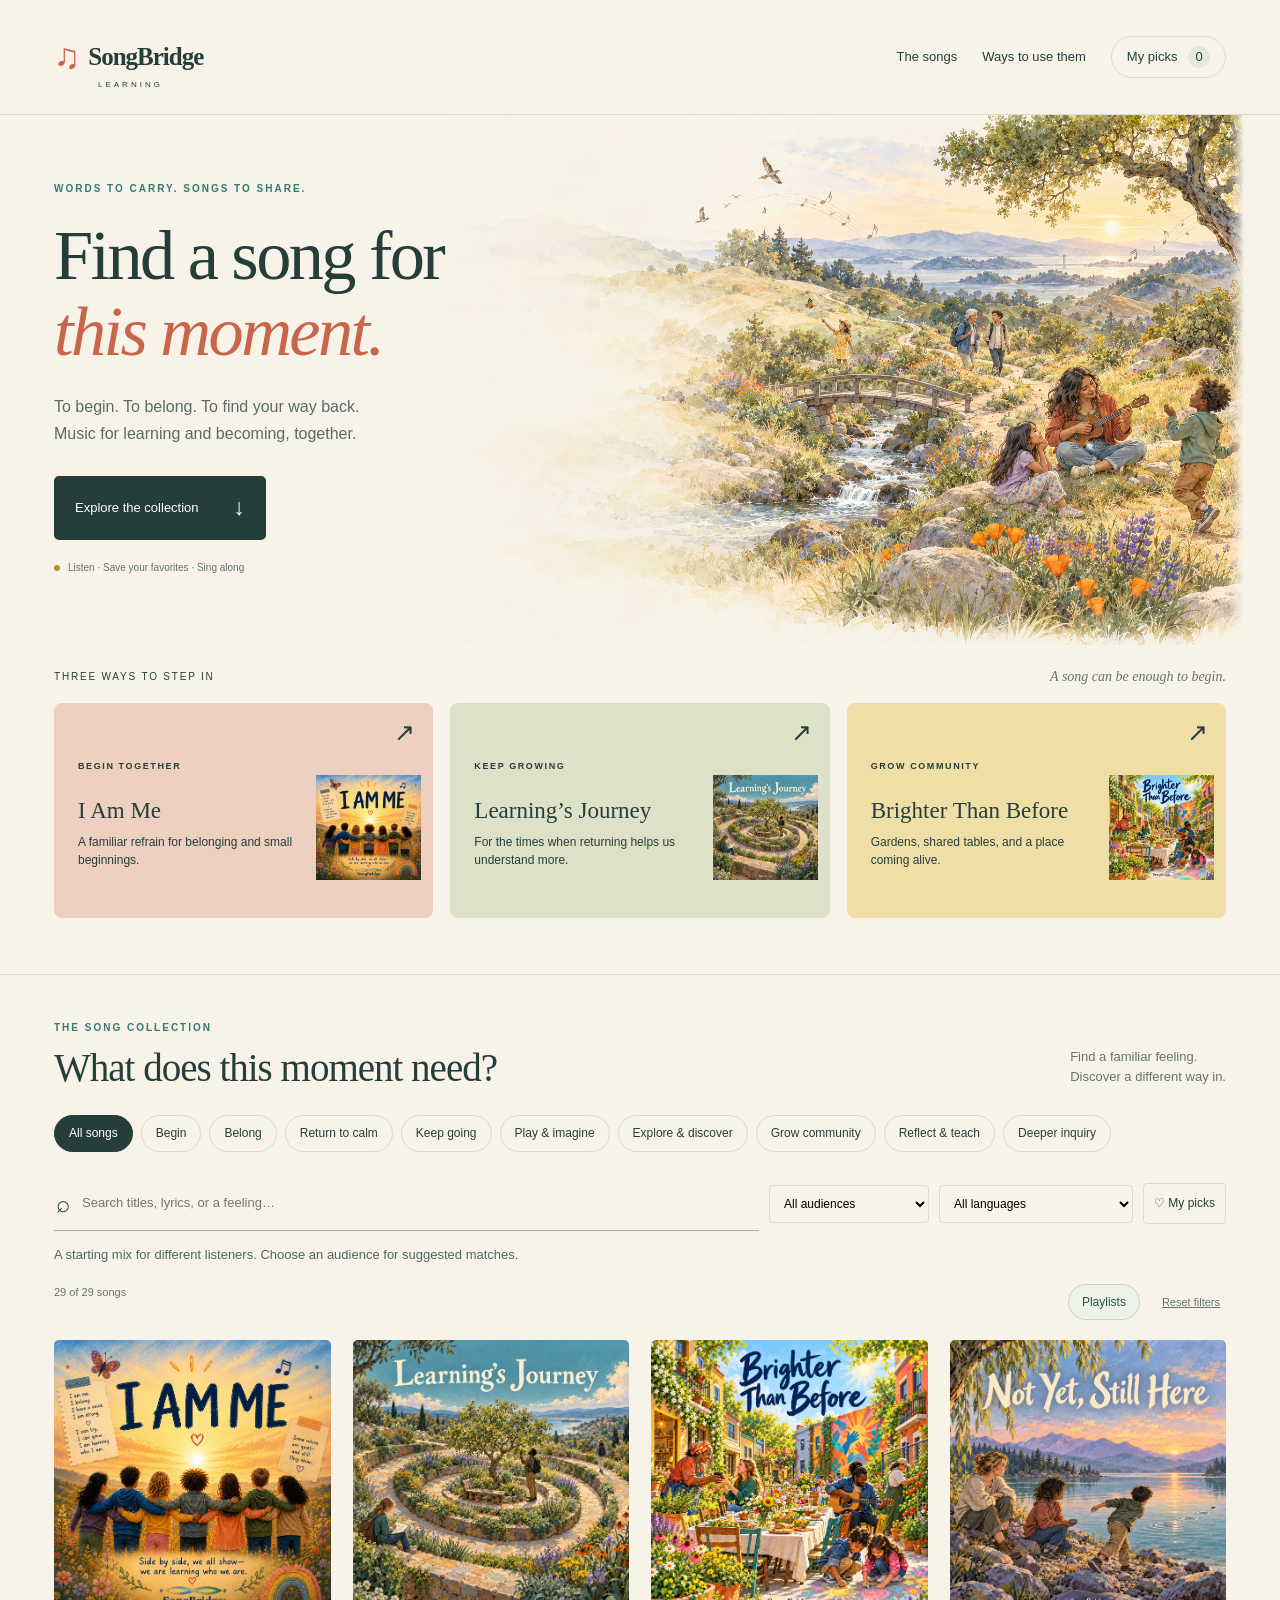
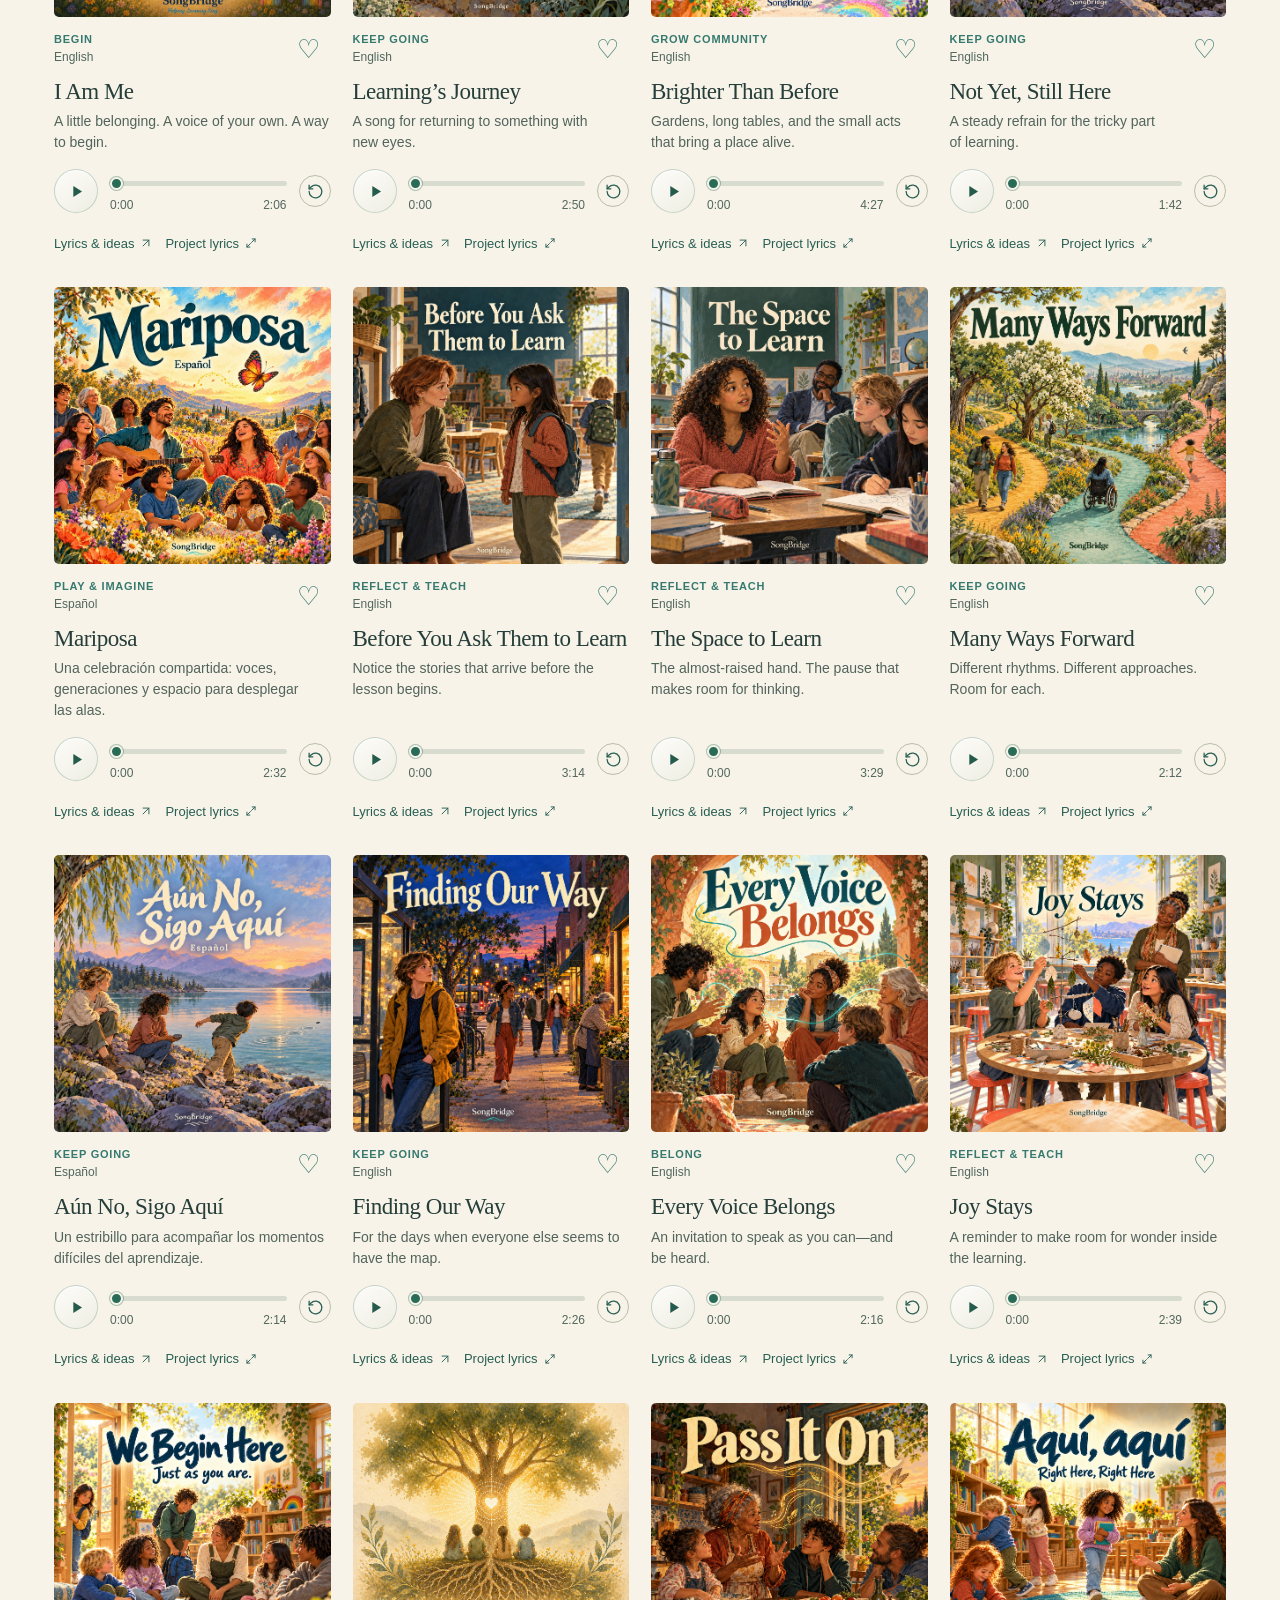
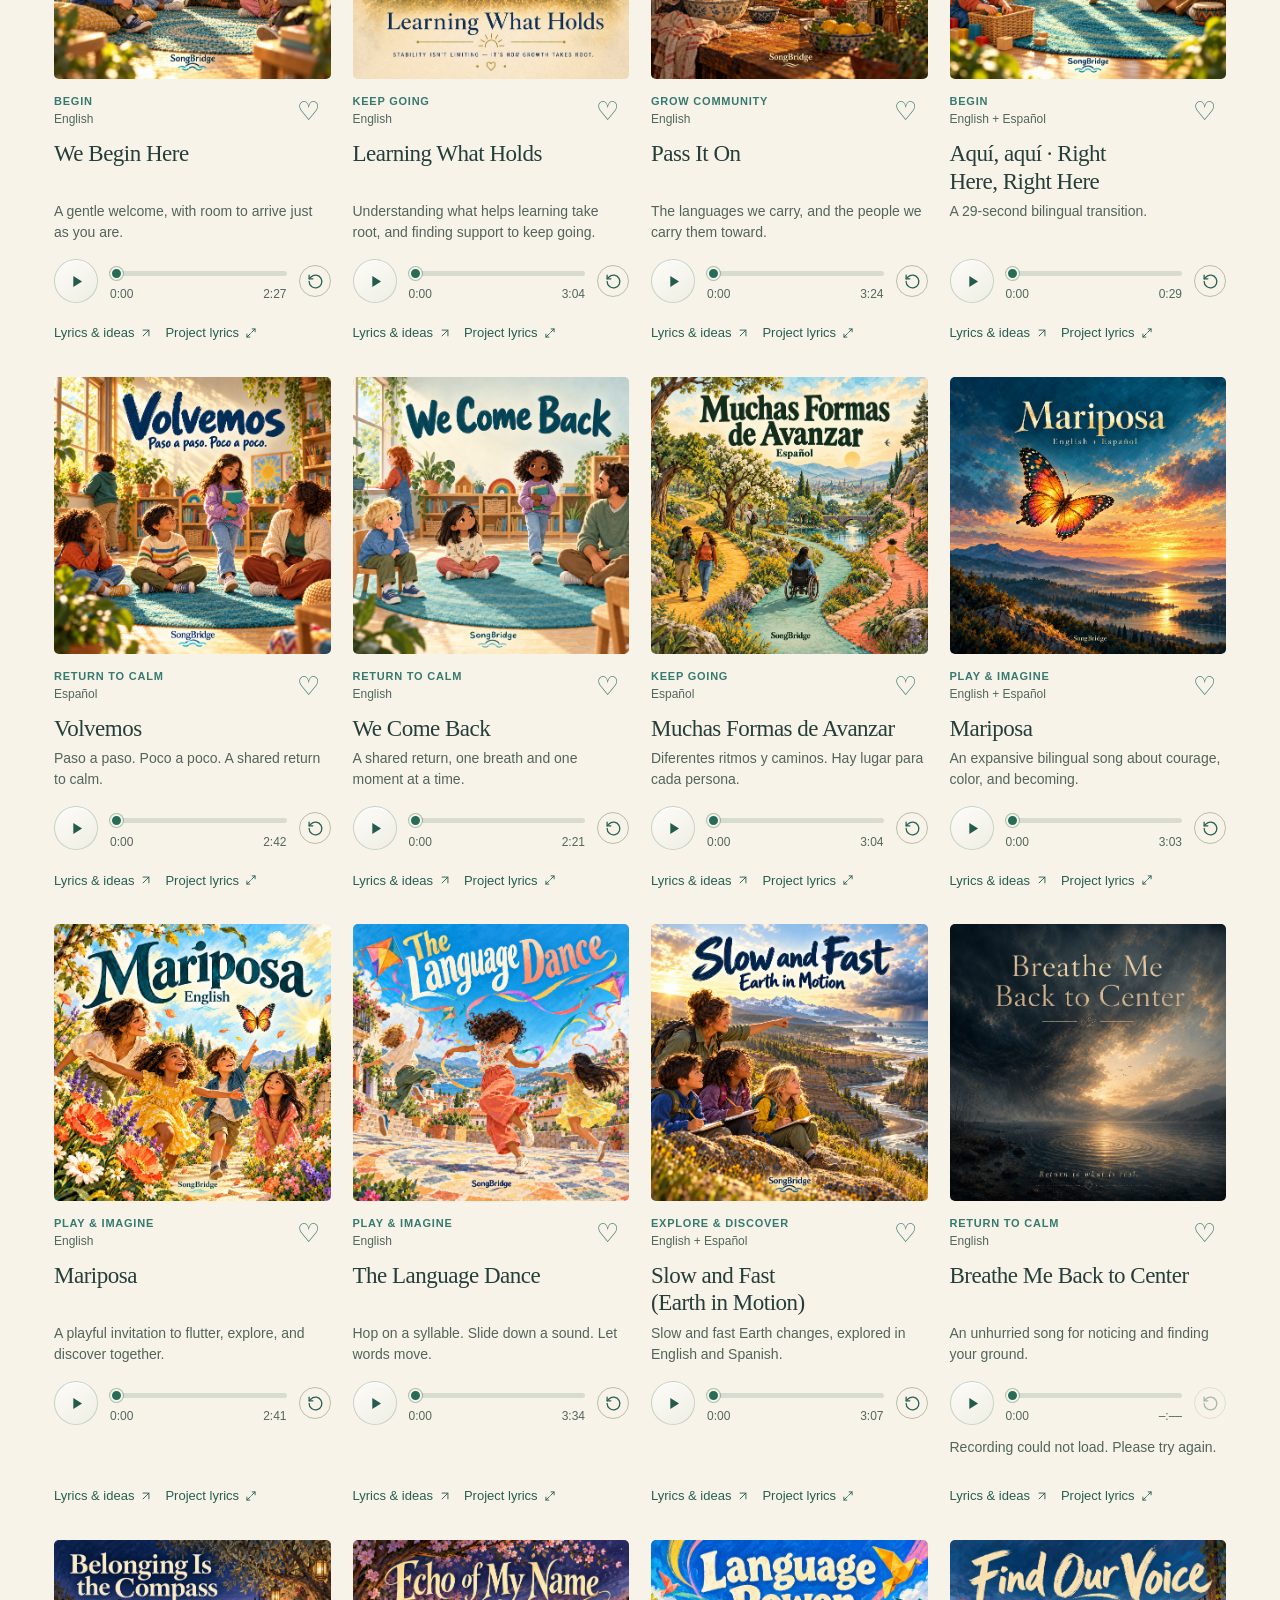
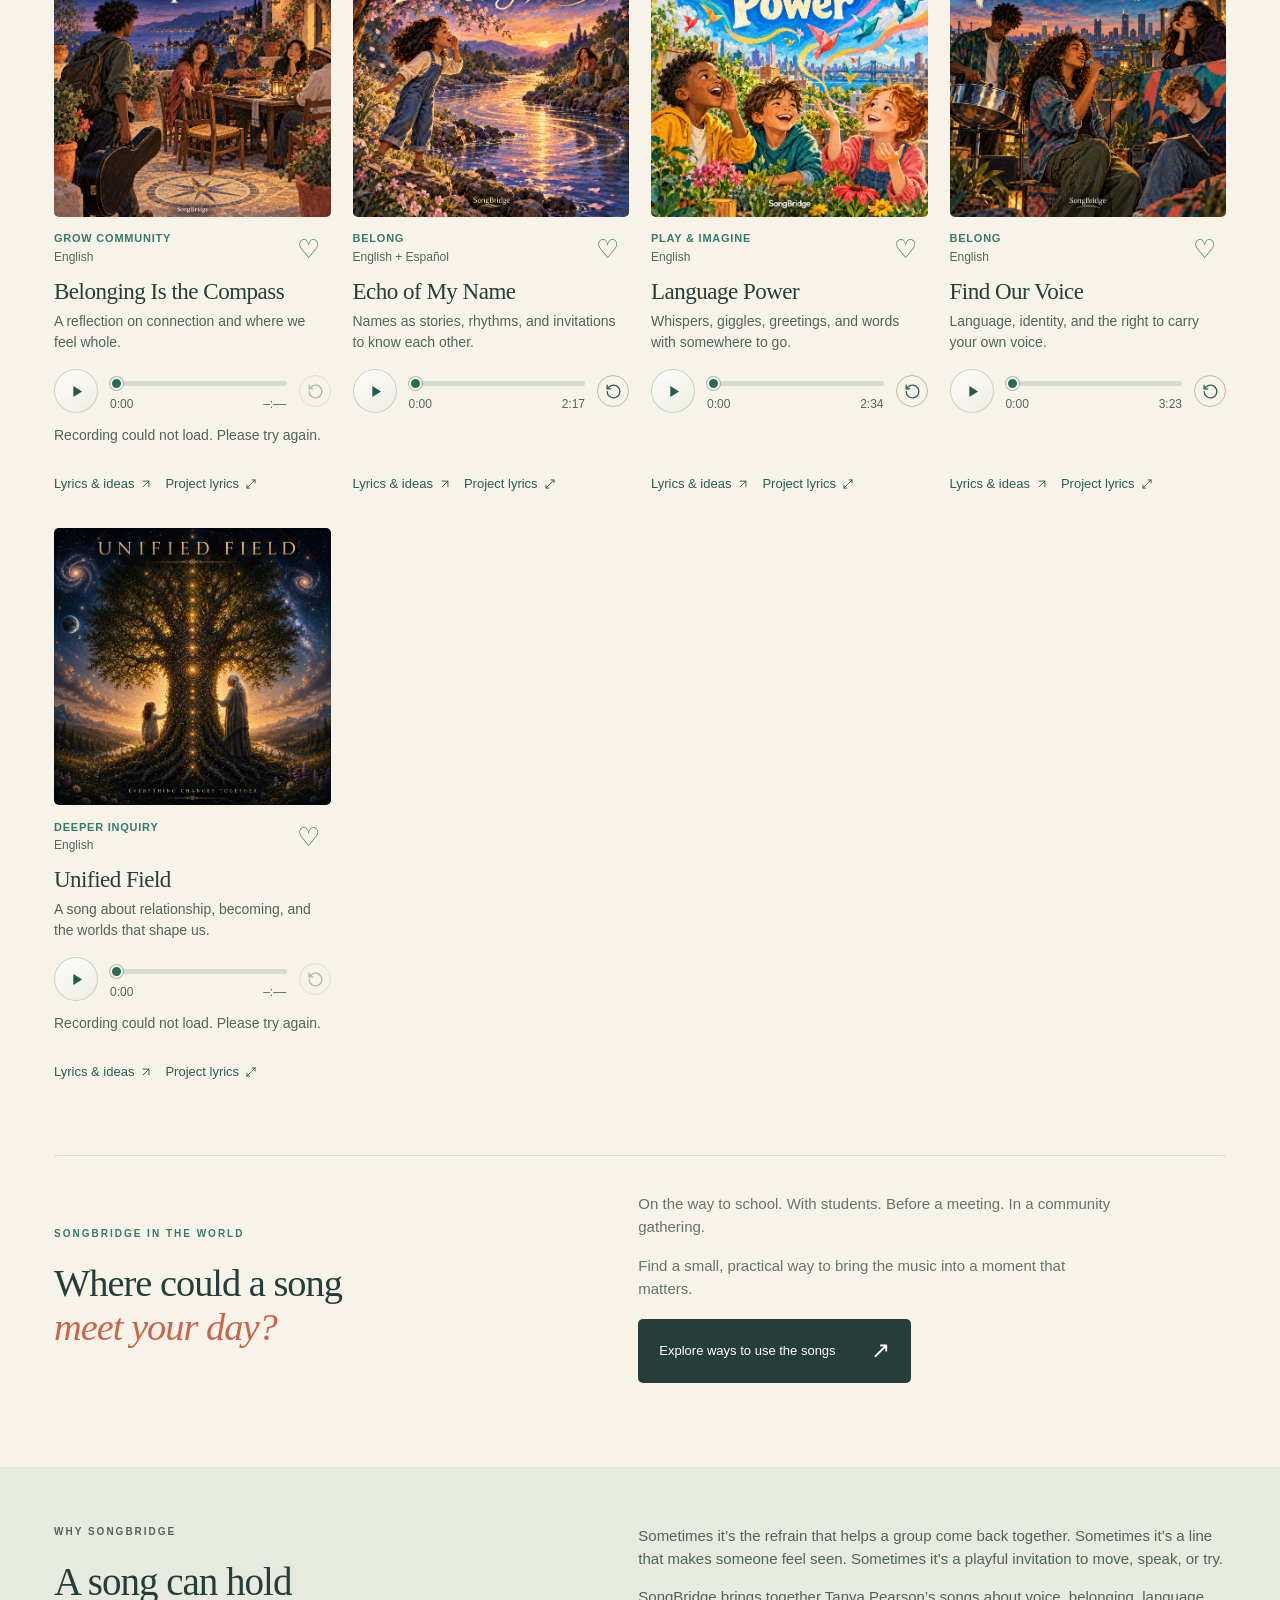
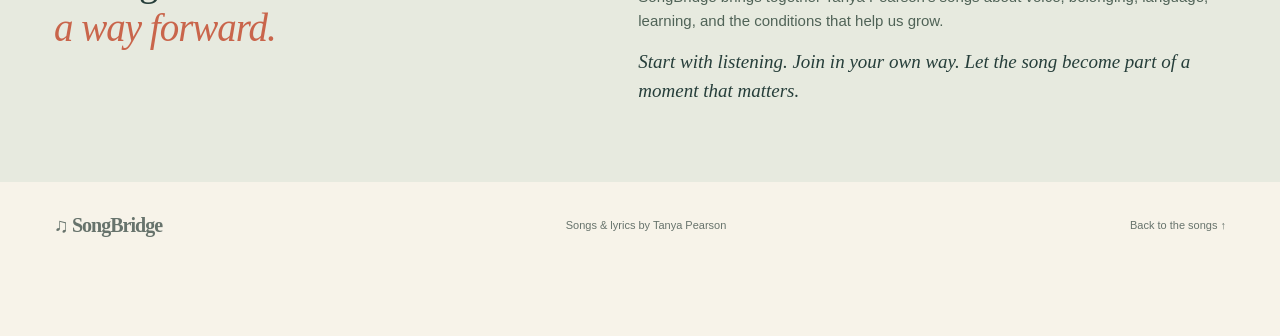
==== index.html @ e73b3613 "Add files via upload" ====
<!doctype html>
<html lang="en"><head><meta charset="utf-8"><meta name="viewport" content="width=device-width,initial-scale=1"><meta name="theme-color" content="#f7f3e9"><meta name="description" content="Songs for belonging, becoming, and finding our way together. Explore Tanya Pearson’s SongBridge collection."><title>SongBridge — Find a song for this moment</title><link rel="stylesheet" href="style.css?v=20261024-loading2"><link rel="stylesheet" href="songbridge-player.css?v=20261024-restart1">
<link rel="stylesheet" href="songbridge-favorites.css?v=20261024-hearts1">
<link rel="icon" href="favicon.ico?v=note-bridge-1" sizes="any">
<link rel="icon" type="image/png" sizes="32x32" href="songbridge-icon-32.png?v=note-bridge-1">
<link rel="apple-touch-icon" sizes="180x180" href="apple-touch-icon.png?v=note-bridge-1">
<link rel="stylesheet" href="songbridge-queue.css?v=20261024-lists2">
<link rel="stylesheet" href="songbridge-curation.css?v=20261025-curation1">
<link rel="stylesheet" href="ways-content.css?v=20261025-merged1"><link rel="stylesheet" href="songbridge-ways.css?v=20261025-merged1">
</head>
<body><a class="skip" href="#collection">Skip to songs</a><header class="site-header"><a class="brand" href="#home"><span class="brandmark" aria-hidden="true">♫</span>SongBridge<span class="brand-sub">LEARNING</span></a><nav aria-label="Main navigation"><a href="#collection">The songs</a><a href="#ways">Ways to use them</a><button id="picksTop">My picks <span id="pickCount">0</span></button></nav></header>
<main id="collectionView"><section class="hero illustrated-hero"><div class="hero-copy"><p class="eyebrow">WORDS TO CARRY. SONGS TO SHARE.</p><h1>Find a song for<br><em>this moment.</em></h1><p class="intro">To begin. To belong. To find your way back.<br>Music for learning and becoming, together.</p><a class="primary" href="#start-here">Explore the collection <span aria-hidden="true">↓</span></a><div class="preview-note"><i></i> Listen · Save your favorites · Sing along</div></div><figure class="hero-landscape"><img src="art/songbridge-landscape.png" alt="Music and connection across generations: children and an adult sharing a song beside a stream, with a footbridge and winding paths through sunlit hills." fetchpriority="high"></figure></section>
<section id="start-here" class="featured" aria-labelledby="featureTitle"><div class="section-label"><span id="featureTitle">THREE WAYS TO STEP IN</span><span>A song can be enough to begin.</span></div><div class="feature-grid" id="features"></div></section>
<section id="collection" class="collection"><div class="collection-head"><div><p class="eyebrow">THE SONG COLLECTION</p><h2>What does this moment need?</h2></div><p>Find a familiar feeling.<br>Discover a different way in.</p></div><div id="moments" class="chips" aria-label="Filter songs by moment"></div><div class="toolbar"><label class="search"><span aria-hidden="true">⌕</span><input id="search" type="search" placeholder="Search titles, lyrics, or a feeling…" aria-label="Search songs"></label><label><span class="sr">Who are you choosing music for?</span><select id="audience" aria-describedby="curationNote"><option value="">All audiences</option><option value="young">Young learners</option><option value="older">Older learners</option><option value="adults">Adults &amp; educators</option><option value="community">Families &amp; community</option></select></label><label><span class="sr">Language</span><select id="language"><option value="">All languages</option><option value="Español">Español</option><option value="English">English</option><option value="English + Español">Bilingual · English + Español</option></select></label><button id="picksFilter" aria-pressed="false">♡ My picks</button></div><p id="curationNote" class="curation-note">A starting mix for different listeners. Choose an audience for suggested matches.</p><div class="results-line"><span id="resultCount" aria-live="polite"></span><button id="reset">Reset filters</button></div><div id="songGrid" class="song-grid"></div></section>
<section class="ways-invitation" aria-labelledby="waysInvitationTitle"><div><p class="eyebrow">SONGBRIDGE IN THE WORLD</p><h2 id="waysInvitationTitle">Where could a song<br><em>meet your day?</em></h2></div><div><p>On the way to school. With students. Before a meeting. In a community gathering.</p><p>Find a small, practical way to bring the music into a moment that matters.</p><a class="primary" href="#ways">Explore ways to use the songs <span aria-hidden="true">↗</span></a></div></section><section id="about" class="about"><div><p class="eyebrow">WHY SONGBRIDGE</p><h2>A song can hold<br><em>a way forward.</em></h2></div><div><p>Sometimes it’s the refrain that helps a group come back together. Sometimes it’s a line that makes someone feel seen. Sometimes it’s a playful invitation to move, speak, or try.</p><p>SongBridge brings together Tanya Pearson’s songs about voice, belonging, language, learning, and the conditions that help us grow.</p><p class="about-small">Start with listening. Join in your own way. Let the song become part of a moment that matters.</p></div></section></main><main id="worldView" class="ways-world" hidden tabindex="-1"></main><footer class="site-footer"><a class="brand" href="#home">♫ SongBridge</a><span>Songs & lyrics by Tanya Pearson</span><a href="#collection">Back to the songs ↑</a></footer>
<dialog id="songDialog"><div class="dialog-top"><span class="eyebrow">A SONG TO CARRY WITH YOU</span><button id="closeDialog" class="close" aria-label="Close song">×</button></div><div id="detail"></div></dialog><div id="toast" role="status"></div><script src="songs.js?v=20261025-unified1"></script><script src="recordings.js?v=20261025-unified1"></script><script src="songbridge-curation.js?v=20261025-curation1"></script><script src="app.js?v=20261025-curation1"></script><script src="timings.js?v=20261025-unified1"></script>
<script src="projector.js?v=20261024-loading2"></script>
<script src="songbridge-player.js?v=20261025-merged1"></script>
<script src="songbridge-queue.js?v=20261024-lists2"></script>
<script src="ways-content.js?v=20261025-merged1"></script><script src="songbridge-ways.js?v=20261025-merged1"></script>
</body></html>
---- style.css ----
:root{--ink:#263e3a;--paper:#f7f3e9;--muted:#67736c;--line:#dddcd0;--teal:#36796f;--coral:#c9654b;--plum:#6c4d70;--ochre:#bd8b2f;--sage:#768968}*{box-sizing:border-box}html{scroll-behavior:smooth;scroll-padding-top:24px}body{margin:0;background:var(--paper);color:var(--ink);font-family:Arial,Helvetica,sans-serif;line-height:1.55}button,input,select{font:inherit}button,a,select{touch-action:manipulation}button{cursor:pointer}a{color:inherit;text-decoration:none}button{color:inherit}button:focus-visible,a:focus-visible,input:focus-visible,select:focus-visible{outline:3px solid #bd8b2f;outline-offset:4px}header,main,footer{max-width:1320px;margin:auto}header{padding:30px 54px;display:flex;align-items:center;justify-content:space-between;border-bottom:1px solid var(--line)}.brand{position:relative;display:flex;align-items:center;gap:9px;font-size:25px;font-family:Georgia,serif;font-weight:bold;letter-spacing:-1px}.brandmark{font-size:35px;color:var(--coral)}.brand-sub{position:absolute;font:8px Arial;letter-spacing:3px;bottom:-5px;left:44px}nav{display:flex;gap:32px;align-items:center;font-size:13px}nav button{border:1px solid var(--line);border-radius:22px;padding:9px 15px;background:transparent}nav button span{display:inline-grid;place-items:center;background:#e5e9dd;border-radius:50%;width:22px;height:22px;margin-left:7px}.hero{padding:65px 54px 60px;display:grid;grid-template-columns:1.08fr 1fr;gap:35px;align-items:center}.eyebrow{font-size:10px;font-weight:bold;letter-spacing:2px;color:var(--teal);margin:0 0 20px}h1,h2,h3,p{margin-top:0}h1{font:normal clamp(44px,5.7vw,76px)/1.05 Georgia,serif;letter-spacing:-3px;margin-bottom:24px}h1 em,h2 em{font-weight:normal;color:var(--coral)}.intro{color:#5b6b61;font-size:17px;line-height:1.7;margin-bottom:29px}.primary{display:inline-flex;align-items:center;gap:35px;background:var(--ink);color:white;padding:14px 21px;border-radius:5px;font-size:13px}.primary span{font-size:23px}.preview-note{font-size:10px;color:var(--muted);margin-top:20px;display:flex;gap:8px;align-items:center}.preview-note i{width:6px;height:6px;background:var(--ochre);border-radius:50%}.hero-art{height:390px;position:relative;isolation:isolate}.record{position:absolute;border-radius:7px;box-shadow:8px 18px 30px #253b3220}.record-back{background:var(--plum);color:#efe3cb;width:225px;height:275px;right:2%;top:10px;transform:rotate(13deg);padding:25px;font-family:Georgia;font-size:32px;line-height:1.1}.record-back:after{content:'';position:absolute;right:0;bottom:0;width:160px;height:120px;background:repeating-radial-gradient(ellipse at bottom left,transparent 0 15px,#dac9ba66 16px 17px,transparent 18px 29px);border-radius:100% 0 7px 0}.record-back small{font:8px Arial;letter-spacing:2px;display:block;margin-top:15px}.record-front{width:270px;height:290px;background:#c96b52;top:48px;left:2%;transform:rotate(-9deg);overflow:hidden;display:grid;place-items:center}.record-rings{position:absolute;width:255px;height:255px;border-radius:50%;background:repeating-radial-gradient(circle,#303f38 0 4px,#3b4940 5px 6px);transform:translate(18px,30px)}.record-label{position:relative;background:#eed6a0;border-radius:50%;width:146px;height:146px;display:flex;align-items:center;justify-content:center;flex-direction:column;transform:translate(18px,30px);z-index:2}.record-label strong{font:30px Georgia}.record-label span{font:16px Georgia}.record-label small{font:7px Arial;letter-spacing:2px;margin-bottom:8px}.mini-cover{position:absolute;width:151px;height:169px;background:#dab24d;color:#344c42;bottom:0;right:10%;border:8px solid #efe7d1;box-shadow:6px 9px 20px #253b3220;transform:rotate(7deg);text-align:center;padding:4px}.mini-cover>span{font-size:65px;line-height:1.1;display:block}.mini-cover strong{font:25px Georgia;display:block}.mini-cover small{font:6px Arial;letter-spacing:2px}.art-caption{position:absolute;bottom:-28px;left:12px;font:italic 13px Georgia;color:var(--muted)}.featured{padding:24px 54px 56px}.section-label{display:flex;justify-content:space-between;font-size:10px;letter-spacing:1.8px;margin-bottom:18px}.section-label span+span{letter-spacing:0;font:italic 14px Georgia;color:var(--muted)}.feature-grid{display:grid;grid-template-columns:repeat(3,1fr);gap:17px}.feature{border:0;border-radius:8px;padding:24px;position:relative;text-align:left;min-height:200px;overflow:hidden;background:var(--surface);color:var(--ink)}.feature:hover{transform:translateY(-3px)}.feature small{font-size:9px;letter-spacing:1.6px;font-weight:bold}.feature h3{font:28px/1.15 Georgia;max-width:200px;margin:22px 0 8px}.feature p{font-size:12px;max-width:220px;margin-bottom:0}.feature .arrow{position:absolute;right:22px;top:18px;font-size:25px}.feature:after{content:'';position:absolute;width:110px;height:110px;right:-30px;bottom:-30px;border:1px solid currentColor;border-radius:50%;box-shadow:0 0 0 13px var(--surface),0 0 0 14px currentColor;opacity:.15}.collection{padding:45px 54px 65px;border-top:1px solid var(--line);scroll-margin-top:20px}.collection-head{display:flex;justify-content:space-between;align-items:end;margin-bottom:25px}.collection-head .eyebrow{margin-bottom:9px}h2{font:normal 39px/1.16 Georgia;letter-spacing:-1px;margin:0}.collection-head>p{font-size:13px;color:var(--muted);margin-bottom:3px}.chips{display:flex;gap:8px;flex-wrap:wrap;margin-bottom:25px}.chips button{border:1px solid #d7dbcf;background:transparent;padding:8px 14px;border-radius:22px;font-size:12px}.chips button.active{background:var(--ink);color:#fff;border-color:var(--ink)}.toolbar{display:flex;gap:10px;align-items:center}.search{display:flex;align-items:center;gap:10px;border-bottom:1px solid #aab6a5;flex:1;padding:8px 2px}.search>span{font-size:24px}.search input{border:0;outline:none;background:transparent;min-width:0;width:100%;font-size:13px}.toolbar select,.toolbar button{border:1px solid var(--line);background:transparent;border-radius:4px;padding:10px;font-size:12px}.toolbar button[aria-pressed=true]{background:#e4e9dc}.results-line{font-size:11px;color:var(--muted);display:flex;justify-content:space-between;margin:20px 0}.results-line button{border:0;background:none;text-decoration:underline;color:var(--muted);font-size:11px}.song-grid{display:grid;grid-template-columns:repeat(4,minmax(0,1fr));gap:29px 22px}.song-card{position:relative;min-width:0}.cover{width:100%;aspect-ratio:1.16;border:0;display:flex;flex-direction:column;align-items:flex-start;justify-content:space-between;text-align:left;border-radius:5px;background:var(--surface);color:var(--tone);padding:19px;overflow:hidden;position:relative}.cover small{font-size:8px;letter-spacing:2px;font-weight:bold}.cover strong{font:28px/1.05 Georgia;letter-spacing:-.6px;position:relative;z-index:1;max-width:85%}.cover .motif{position:absolute;right:-30px;top:22px;width:170px;height:170px;border:1px solid currentColor;border-radius:50%;opacity:.13;box-shadow:0 0 0 18px var(--surface),0 0 0 19px currentColor,0 0 0 36px var(--surface),0 0 0 37px currentColor}.song-card:nth-child(3n) .motif{border-radius:100% 0 100% 0;transform:rotate(25deg)}.song-card:nth-child(4n) .motif{border-radius:0;transform:rotate(45deg)}.cover:hover{filter:brightness(.97)}.save{position:absolute;top:9px;right:9px;z-index:2;border:0;background:#ffffffce;border-radius:50%;width:31px;height:31px;font-size:20px;display:grid;place-items:center}.save[aria-pressed=true]{color:#ac4c40}.song-info{padding-top:12px}.song-info .tag{font-size:9px;text-transform:uppercase;letter-spacing:1px;color:var(--teal)}.song-info h3{font:18px/1.25 Georgia;margin:7px 0}.song-info p{font-size:12px;color:var(--muted);line-height:1.5;margin-bottom:10px}.song-info .open{border:0;background:transparent;padding:0;font-size:11px;text-decoration:underline;text-underline-offset:4px}.language-tag{font:8px Arial;position:relative;z-index:1;letter-spacing:1px}.empty{grid-column:1/-1;text-align:center;padding:55px 20px;border:1px dashed var(--line);border-radius:8px}.audio-note{margin-top:42px;padding:19px 22px;background:#eceee2;border-radius:6px;display:flex;gap:17px;align-items:center;color:#536456}.audio-note>span{font-size:32px}.audio-note p{font-size:12px;margin:0}.audio-note strong{font-weight:normal;color:var(--ink)}.about{background:#e7eadf;padding:57px 54px;display:grid;grid-template-columns:1fr 1.1fr;gap:50px}.about p{font-size:15px;color:#506357}.about .eyebrow{font-size:10px}.about .about-small{font-family:Georgia;font-style:italic;font-size:19px;color:var(--ink)}footer{padding:28px 54px;display:flex;align-items:center;justify-content:space-between;gap:15px;font-size:11px;color:var(--muted)}footer .brand{font-size:20px}dialog{border:0;padding:28px 34px;width:min(850px,94vw);max-height:91vh;border-radius:12px;background:var(--paper);color:var(--ink)}dialog::backdrop{background:#1c302dbb;backdrop-filter:blur(4px)}.dialog-top{display:flex;justify-content:space-between;align-items:center;position:sticky;top:-28px;padding-top:8px;background:var(--paper);z-index:4}.dialog-top .eyebrow{margin:0}.close{border:1px solid var(--line);width:38px;height:38px;border-radius:50%;font-size:25px;background:transparent}.detail-heading{padding:24px 0}.detail-heading h2{font-size:43px;margin:8px 0 15px}.detail-heading>p{color:var(--muted);font-size:15px}.detail-tags{font-size:10px;text-transform:uppercase;letter-spacing:1.5px;color:var(--teal)}.detail-layout{display:grid;grid-template-columns:1fr 1.1fr;gap:35px}.quote{font:italic 23px/1.4 Georgia;color:var(--tone);padding:24px;background:var(--surface);border-radius:7px;margin-bottom:20px}.use h3,.lyrics-header h3{font:23px Georgia;margin:0 0 10px}.use p{font-size:13px}.audio-box{padding:18px;border:1px solid var(--line);border-radius:6px;margin:20px 0}.audio-box p{font-size:12px;margin:0 0 10px}.file-button,.detail-save,.download{display:inline-block;font-size:11px;border:1px solid #adb9a9;background:transparent;padding:9px 12px;border-radius:4px;cursor:pointer}.audio-box small{display:block;color:var(--muted);font-size:10px;margin-top:8px}audio{width:100%;margin-top:10px}.lyrics-header{display:flex;justify-content:space-between;gap:12px;align-items:center}.lyrics-header select{max-width:150px;background:transparent;border:1px solid var(--line);padding:7px;font-size:11px}.lyrics{white-space:pre-wrap;font:15px/1.8 Georgia;margin:20px 0}.lyric-source{font-size:10px;color:var(--muted)}.detail-save{margin-right:5px}.sr{position:absolute;width:1px;height:1px;overflow:hidden;clip:rect(0,0,0,0)}.skip{position:absolute;top:-100px}.skip:focus{top:10px;left:10px;z-index:100;background:white;padding:10px}#toast{position:fixed;bottom:25px;left:50%;transform:translateX(-50%);background:var(--ink);color:white;padding:12px 20px;border-radius:5px;font-size:12px;opacity:0;pointer-events:none;z-index:20}#toast.show{opacity:1}.teal{--surface:#dce7dc;--tone:#346b61}.coral{--surface:#edd0bf;--tone:#8d493b}.plum{--surface:#e0d6e2;--tone:#644464}.ochre{--surface:#efdfa7;--tone:#70541f}.sage{--surface:#dce1c8;--tone:#586d45}
@media(min-width:1400px){body{padding-top:12px}}@media(max-width:1000px){header,.hero,.featured,.collection,.about,footer{padding-left:30px;padding-right:30px}.hero-art{transform:scale(.88);transform-origin:center right}.song-grid{grid-template-columns:repeat(3,minmax(0,1fr))}.hero{gap:0}.hero h1{font-size:58px}.cover strong{font-size:27px}.toolbar{flex-wrap:wrap}.search{flex-basis:100%}}@media(max-width:700px){header{padding:20px}.brand{font-size:22px}nav{gap:16px}nav a:nth-child(2){display:none}nav button{font-size:11px;padding:6px 9px}.hero{padding:38px 22px 30px;grid-template-columns:1fr}.hero h1{font-size:57px;letter-spacing:-2px}.hero-art{height:335px;max-width:420px;width:100%;margin:20px auto 10px;transform:scale(.85);transform-origin:center}.featured{padding:20px 22px 35px}.feature-grid{grid-template-columns:1fr}.feature{min-height:130px;padding:20px}.feature h3{margin:12px 0 6px;max-width:90%}.feature p{max-width:85%}.section-label span+span{display:none}.collection{padding:35px 22px}.collection-head{display:block}.collection-head>p{display:none}h2{font-size:32px}.chips{gap:6px}.chips button{font-size:11px;padding:7px 11px}.toolbar{gap:7px}.toolbar select,.toolbar button{font-size:10px;padding:8px}.song-grid{grid-template-columns:repeat(2,minmax(0,1fr));gap:26px 14px}.cover{padding:13px;aspect-ratio:.94}.cover strong{font-size:23px}.cover small{font-size:6px}.song-info h3{font-size:17px}.song-info p{font-size:11px}.about{padding:36px 22px;grid-template-columns:1fr;gap:25px}footer{padding:25px 22px;flex-wrap:wrap}footer>span{order:3;flex-basis:100%}dialog{padding:20px}.detail-layout{grid-template-columns:1fr;gap:25px}.detail-heading h2{font-size:35px}.dialog-top{top:-20px}.lyrics-header{border-top:1px solid var(--line);padding-top:20px}.preview-note{font-size:9px}.audio-note{align-items:flex-start}}@media(prefers-reduced-motion:reduce){html{scroll-behavior:auto}*{transition:none!important}}

/* Existing artwork stays intact, including titles and portrait compositions. */
.cover{aspect-ratio:1}.cover.has-art{padding:0;background:#e9e4d8;align-items:center;justify-content:center}.cover.has-art img{width:100%;height:100%;object-fit:contain;display:block}.detail-art{margin:0 0 22px;text-align:center}.detail-art img{width:100%;max-height:380px;object-fit:contain;display:block;border-radius:5px}.detail-art figcaption{font-size:10px;color:var(--muted);margin-top:7px}.feature-art{padding-right:130px;min-height:215px}.feature-art h3{font-size:23px}.feature-image{position:absolute;right:12px;bottom:16px;width:105px;height:150px;object-fit:contain;border-radius:3px}.feature-art .arrow{right:18px;top:10px}.feature-art:after{display:none}.real-art .record,.real-art .mini-cover{border:0;padding:0;overflow:hidden;display:block;background:#eae5d6}.real-art img{width:100%;height:100%;object-fit:contain;display:block}.real-art .record-back{width:235px;height:235px;top:28px}.real-art .record-back:after{display:none}.real-art .record-front{width:260px;height:260px;left:2%;top:48px}.real-art .mini-cover{width:165px;height:165px;bottom:0;right:7%;border:6px solid var(--paper)}
@media(max-width:700px){.feature-art{min-height:168px;padding-right:135px}.feature-image{height:132px;width:110px;bottom:18px}.real-art .record-front{top:0}.real-art .record-back{top:5px}.cover{aspect-ratio:1}}
/* A deliberate three-cover arrangement, preserving each complete cover. */
.hero-art.real-art{display:grid;grid-template-columns:1.22fr 1fr;grid-template-rows:auto auto auto;gap:18px;align-items:center;height:auto;width:100%;max-width:520px;margin:0 auto;transform:none;isolation:isolate}
.hero-art.real-art .record,.hero-art.real-art .mini-cover{position:relative;inset:auto;transform:none;width:100%;height:auto;aspect-ratio:1;border:5px solid #fffdf7;border-radius:8px;padding:0;box-shadow:0 8px 22px #253b3215;overflow:hidden;transition:box-shadow .2s ease}
.hero-art.real-art .record:hover,.hero-art.real-art .mini-cover:hover{box-shadow:0 12px 28px #253b322b}
.hero-art.real-art .record-front{grid-column:1;grid-row:1 / 3;align-self:center}
.hero-art.real-art .record-back{grid-column:2;grid-row:1}
.hero-art.real-art .mini-cover{grid-column:2;grid-row:2}
.hero-art.real-art img{width:100%;height:100%;aspect-ratio:1;object-fit:contain}
.hero-art.real-art .art-caption{position:static;grid-column:1 / -1;grid-row:3;text-align:center;font-size:13px;margin-top:2px}
@media(max-width:1000px) and (min-width:701px){.hero-art.real-art{gap:12px}.hero-art.real-art .record,.hero-art.real-art .mini-cover{border-width:4px}.hero-art.real-art .art-caption{font-size:11px}}
@media(max-width:700px){.hero-art.real-art{max-width:430px;margin:24px auto 6px;gap:14px}.hero-art.real-art .record,.hero-art.real-art .mini-cover{border-width:4px}}
/* One continuous illustrated opening. */
.illustrated-hero{position:relative;isolation:isolate;display:flex;align-items:center;min-height:530px;padding:44px 54px 48px;overflow:hidden;gap:0}
.illustrated-hero .hero-copy{position:relative;z-index:2;width:48%;max-width:570px}
.illustrated-hero h1{font-size:clamp(44px,5.5vw,73px);line-height:1.08;letter-spacing:-2.6px}
.illustrated-hero .intro{max-width:440px;font-size:16px}
.hero-landscape{position:absolute;z-index:0;right:36px;top:0;bottom:0;width:80%;margin:0;pointer-events:none;mask-image:linear-gradient(to right,transparent 0%,#000 12%,#000 98.5%,transparent 100%);-webkit-mask-image:linear-gradient(to right,transparent 0%,#000 12%,#000 98.5%,transparent 100%)}
.hero-landscape img{display:block;width:100%;height:100%;object-fit:contain;object-position:right center;mix-blend-mode:multiply}
.illustrated-hero .hero-copy:before{display:none}
.illustrated-hero .preview-note{max-width:350px;line-height:1.5}
@media(max-width:1000px) and (min-width:701px){.illustrated-hero{padding:40px 30px;min-height:490px}.illustrated-hero .hero-copy{width:53%}.illustrated-hero h1{font-size:52px}.illustrated-hero .intro{font-size:14px}.hero-landscape{width:80%;right:20px}}
@media(max-width:700px){.illustrated-hero{display:flex;flex-direction:column;align-items:stretch;padding:38px 22px 16px;min-height:0;overflow:hidden}.illustrated-hero .hero-copy{width:100%;max-width:none}.illustrated-hero h1{font-size:clamp(43px,10.5vw,62px);letter-spacing:-1.8px}.illustrated-hero .intro{font-size:16px;max-width:100%}.illustrated-hero .hero-copy:before{display:none}.hero-landscape{position:relative;inset:auto;width:calc(100% + 44px);margin:8px -22px 0;aspect-ratio:3 / 2;mask-image:linear-gradient(to bottom,transparent,#000 10%,#000 92%,transparent);-webkit-mask-image:linear-gradient(to bottom,transparent,#000 10%,#000 92%,transparent)}.hero-landscape img{object-fit:contain}.illustrated-hero .preview-note{margin-bottom:0}}

.recording-language{display:block;font-size:.8rem;font-weight:700;color:#286b65;margin:8px 0}.related-versions{display:grid;gap:8px;margin:16px 0 24px}.related-versions h3{font-size:1rem;margin:0 0 4px}.related-versions button{border:1px solid #bccdc3;background:#f6f5ed;color:#244a40;border-radius:10px;padding:12px;text-align:left;cursor:pointer;min-height:44px}

.card-audio{display:block;width:100%;max-width:100%;margin:14px 0}
/* Sing-along projection */
#projection{max-width:none;max-height:none;width:100vw;height:100dvh;margin:0;padding:0;border:0;border-radius:0;background:#103e35;color:#fff9e9;overflow:hidden}#projection::backdrop{background:#103e35}.projection-shell{height:100%;display:grid;grid-template-rows:auto minmax(0,1fr) auto;padding:clamp(16px,2.5vw,36px);gap:20px}.projection-shell header{display:flex;justify-content:space-between;align-items:center;gap:20px}.projection-shell h2{margin:3px 0;font-size:clamp(24px,3vw,40px);color:inherit}.projection-shell small{letter-spacing:.12em;color:#dcca9c}.projection-actions,.projection-controls{display:flex;align-items:center;gap:12px;flex-wrap:wrap}.projection-shell button,.projection-shell summary{background:#f8edcf;color:#143e34;border:1px solid #d8c590;border-radius:9px;padding:9px 14px;cursor:pointer;font:inherit}.projection-shell button:focus-visible,.projection-shell input:focus-visible,#projectionLyrics:focus-visible{outline:3px solid #eec466;outline-offset:3px}.projection-body{min-height:0;display:grid;grid-template-columns:minmax(180px,.8fr) minmax(0,1.4fr);gap:clamp(24px,4vw,70px);align-items:center}.projection-body aside{min-height:0;max-height:100%;text-align:center}.projection-body aside img{display:block;max-width:100%;max-height:55dvh;aspect-ratio:1;object-fit:contain;margin:auto;border-radius:16px;box-shadow:0 15px 40px #0003}.projection-body aside p{color:#dcca9c;margin:10px 0;font-size:14px}#projectionLyrics{--lyric-size:40px;height:100%;overflow:auto;position:relative;overscroll-behavior:contain;padding:15vh 20px 25vh;scrollbar-color:#bca977 #244d43}.projection-line{font-size:var(--lyric-size);line-height:1.5;font-weight:500;margin:0 0 28px;white-space:pre-wrap;color:#ede9db}.projection-line.current{color:#ffe19b;text-shadow:0 0 24px #ffe19b22}.projection-shell footer{min-width:0}.projection-shell audio{width:100%;height:40px;margin-bottom:12px}.projection-controls label{display:flex;align-items:center;gap:7px}.projection-controls input[type=range]{width:100px}.projection-controls details{position:relative;margin-left:auto}.projection-controls details[open]{position:absolute;bottom:90px;right:25px;z-index:2;background:#f8edcf;color:#143e34;padding:15px;max-width:min(440px,90vw);border-radius:12px;box-shadow:0 8px 30px #0005}.projection-controls details label{display:block;margin:12px 0}.projection-controls details input{display:block;max-width:100%}.projection-controls details p{font-size:14px}#projectionStatus{font-size:13px;color:#e0d7be;margin:10px 0 0}.song-info [data-display]{margin-top:8px}@media(max-width:650px){.projection-shell{gap:12px;padding:14px}.projection-body{grid-template-columns:1fr;grid-template-rows:auto minmax(0,1fr);gap:8px}.projection-body aside{display:flex;gap:12px;align-items:center}.projection-body aside img{width:70px;height:70px;margin:0;border-radius:8px}.projection-body aside p{font-size:12px}.projection-shell h2{font-size:23px}.projection-actions{gap:5px}.projection-actions button{padding:7px;font-size:12px}#projectionLyrics{padding:8vh 6px 20vh;--lyric-size:32px}.projection-controls{gap:8px;font-size:12px}.projection-controls button{padding:7px}.projection-controls details{margin-left:0}.projection-controls input[type=range]{width:70px}}

#projection .projection-shell header{width:100%;max-width:none;margin:0;padding:0;border:0;text-align:left}#projection .projection-shell footer{display:block;width:100%;max-width:none;margin:0;padding:0;border:0;color:#fff9e9}body:has(#projection[open]){overflow:hidden}
.song-info [data-display]{display:block;margin-top:12px}
---- songbridge-player.css ----
.sb-player{box-sizing:border-box;display:flex;align-items:center;gap:18px;flex-wrap:wrap;width:100%;padding:18px 22px;margin:12px 0;background:#fff8e6;color:#143f35;border:1px solid #ddc887;border-radius:22px;font:15px/1.4 Arial,sans-serif;box-shadow:0 3px 14px #092b2710}
.sb-player[hidden]{display:none!important}.sb-player .sb-enhanced-audio{display:none!important}
.sb-player .sb-play{display:grid;place-items:center;flex:0 0 56px;width:56px;height:56px;padding:15px;border:0;border-radius:50%;background:#174c3e;color:#fff8e6;cursor:pointer;box-shadow:0 0 0 4px transparent;transition:box-shadow .2s}
.sb-player .sb-restart{display:grid;place-items:center;flex:0 0 34px;width:34px;height:34px;padding:8px;border:1px solid #b9bea7;border-radius:50%;background:transparent;color:#285e52;cursor:pointer}
.sb-player .sb-restart svg{width:17px;height:17px;pointer-events:none}
.sb-player .sb-restart:disabled{opacity:.4;cursor:default}
.sb-player.is-playing .sb-play{box-shadow:0 0 0 4px #d8b65d}.sb-play svg{width:26px;height:26px;fill:currentColor}.sb-player-main{flex:1;min-width:0}.sb-player-heading{display:flex;align-items:baseline;gap:12px;margin-bottom:5px}.sb-player-label{font-size:10px;text-transform:uppercase;letter-spacing:.12em;font-weight:700;white-space:nowrap;color:#53654d}.sb-player-title{font-size:14px;font-weight:600;overflow:hidden;text-overflow:ellipsis;white-space:nowrap}.sb-player-times{display:flex;justify-content:space-between;font-size:13px;font-variant-numeric:tabular-nums;margin-top:-2px}
.sb-player .sb-seek{display:block;box-sizing:border-box;appearance:none;-webkit-appearance:none;width:100%;height:28px;cursor:pointer;margin:0;padding:0;border:0;border-radius:0;background:transparent;accent-color:#174c3e;--played:0%}
.sb-seek::-webkit-slider-runnable-track{height:8px;border-radius:8px;background:linear-gradient(to right,#174c3e 0 var(--played),#ddd9cb var(--played) 100%)}
.sb-seek::-moz-range-track{height:8px;border-radius:8px;background:#ddd9cb}.sb-seek::-moz-range-progress{height:8px;border-radius:8px;background:#174c3e}
.sb-seek::-webkit-slider-thumb{appearance:none;-webkit-appearance:none;width:20px;height:20px;border:3px solid #fff8e6;border-radius:50%;background:#174c3e;box-shadow:0 0 0 1px #174c3e;margin-top:-6px}
.sb-seek::-moz-range-thumb{width:14px;height:14px;border:3px solid #fff8e6;border-radius:50%;background:#174c3e;box-shadow:0 0 0 1px #174c3e}
.sb-player .sb-mute{min-height:44px;padding:8px 12px;border:1px solid #b9bea7;border-radius:12px;background:transparent;color:#174c3e;font:inherit;font-size:12px;cursor:pointer}
.sb-player button:focus-visible,.sb-player input:focus-visible{outline:3px solid #956611;outline-offset:5px}.sb-player-status{flex-basis:100%;margin:0;font-size:13px;color:#723622}.sb-player-status:empty{display:none}.sb-player--compact{padding:12px;gap:12px;border-radius:16px}.sb-player--compact .sb-play{width:44px;height:44px;flex-basis:44px;padding:11px}.sb-player--compact .sb-restart{width:32px;height:32px;flex-basis:32px;padding:7px}.sb-player--compact .sb-player-title,.sb-player--compact .sb-mute{display:none}
@media(max-width:600px){.sb-player{padding:14px;gap:12px}.sb-player .sb-play{width:48px;height:48px;flex-basis:48px}.sb-player-heading{display:block}.sb-player-title{display:block;font-size:12px}.sb-player .sb-mute{display:none}.sb-player-times{font-size:12px}}
@media(prefers-reduced-motion:reduce){.sb-player .sb-play{transition:none}}

/* Quiet projection controls: the artwork and lyrics remain the focal point. */
#projection .sb-player{background:transparent;border:0;box-shadow:none;border-radius:0;padding:4px 0;margin:4px 0 10px;gap:14px;color:#f8edce;flex-wrap:wrap;min-height:52px}
#projection .sb-player-heading{display:none}
#projection .sb-player .sb-play{width:44px;height:44px;flex-basis:44px;padding:12px;background:linear-gradient(145deg,rgba(255,248,230,.16),rgba(255,248,230,.04));border:1px solid rgba(255,248,230,.32);color:#fff4d8;box-shadow:inset 0 1px 0 rgba(255,255,255,.15)}
#projection .sb-player.is-playing .sb-play{border-color:#dfc57e;box-shadow:inset 0 1px 0 rgba(255,255,255,.15)}
#projection .sb-play svg{width:20px;height:20px}
#projection .sb-player .sb-seek{height:28px;accent-color:#efcf7e}
#projection .sb-seek::-webkit-slider-runnable-track{height:5px;background:linear-gradient(to right,#efcf7e 0 var(--played),rgba(255,248,230,.24) var(--played) 100%)}
#projection .sb-seek::-moz-range-track{height:5px;background:rgba(255,248,230,.24)}
#projection .sb-seek::-moz-range-progress{height:5px;background:#efcf7e}
#projection .sb-seek::-webkit-slider-thumb{width:13px;height:13px;margin-top:-4px;border:2px solid #fff3cb;background:#efcf7e;box-shadow:0 0 0 2px rgba(239,207,126,.12)}
#projection .sb-seek::-moz-range-thumb{width:9px;height:9px;border:2px solid #fff3cb;background:#efcf7e;box-shadow:0 0 0 2px rgba(239,207,126,.12)}
#projection .sb-player-times{font-size:11px;line-height:1.2;color:#e3d8b9;margin-top:0}
#projection .sb-player .sb-mute{background:transparent;border:0;color:#e3d8b9;padding:6px;font-size:11px;min-height:44px}
#projection .sb-player-status{color:#ffe0b0;font-size:12px}
#projection .sb-player button:focus-visible,#projection .sb-player input:focus-visible{outline-color:#efcf7e}
@media(max-width:600px){#projection .sb-player{gap:10px;margin-bottom:8px}#projection .sb-player .sb-play{width:44px;height:44px;flex-basis:44px}}

/* Collection: artwork first, readable invitations, quiet playback. */
.song-grid{grid-template-columns:repeat(4,minmax(0,1fr));gap:26px 22px}
.song-info{padding:10px 0 0}
.song-info .tag{display:inline-block;font-size:12px;line-height:1.5;letter-spacing:.1em;font-weight:600;color:#36796f}
.song-info .recording-language{display:inline-block;margin:0 0 0 10px;padding-left:12px;border-left:1px solid #c3c9ba;font-size:13px;line-height:1.5;font-weight:400;color:#52675d}
.song-info h3{font:normal 23px/1.2 Georgia,serif;letter-spacing:-.5px;margin:7px 0 6px;color:#263e3a;text-wrap:balance}
.song-info p{font-size:14px;line-height:1.5;color:#52645b;margin:0 0 8px;text-wrap:pretty}
/* One compact action row, with wrapping only where needed. */
.song-info .sb-song-actions{display:flex;align-items:center;flex-wrap:wrap;gap:0 12px;margin-top:4px}
.song-info .open{display:inline-flex;align-items:center;min-height:36px;max-width:100%;padding:5px 0;border:0;border-radius:0;background:transparent;font-size:13px;line-height:1.35;text-align:left;text-decoration:none;color:#285e52}
.song-info .open:hover{text-decoration:underline;text-underline-offset:4px;color:#8c522f}
.song-info [data-display]{display:inline-flex;margin-top:0}
.song-card .save{width:40px;height:40px;font-size:24px}
.song-info .sb-player,#songDialog .sb-player{background:transparent;border:0;border-radius:0;box-shadow:none;padding:2px 0;margin:6px 0;gap:12px;color:#285448}
.song-info .sb-player-heading,#songDialog .sb-player-heading{display:none}
.song-info .sb-player .sb-play,#songDialog .sb-player .sb-play{flex:0 0 44px;width:44px;height:44px;padding:12px;background:linear-gradient(145deg,#ffffffb8,#c9dac82e);color:#245b4d;border:1px solid #95b0a180;box-shadow:inset 0 1px 0 #fff;transition:border-color .15s,background .15s}
.song-info .sb-player.is-playing .sb-play,#songDialog .sb-player.is-playing .sb-play{border-color:#36796f;background:linear-gradient(145deg,#eff5e9,#dbe7d6);box-shadow:inset 0 1px 0 #fff}
.song-info .sb-play svg,#songDialog .sb-play svg{width:19px;height:19px}
.song-info .sb-player-times,#songDialog .sb-player-times{font-size:12px;color:#52675d;line-height:1.3;margin-top:0}
.song-info .sb-seek::-webkit-slider-runnable-track,#songDialog .sb-seek::-webkit-slider-runnable-track{height:5px;background:linear-gradient(to right,#286b57 0 var(--played),#d8dcd0 var(--played) 100%)}
.song-info .sb-seek::-moz-range-track,#songDialog .sb-seek::-moz-range-track{height:5px;background:#d8dcd0}
.song-info .sb-seek::-moz-range-progress,#songDialog .sb-seek::-moz-range-progress{height:5px;background:#286b57}
.song-info .sb-seek::-webkit-slider-thumb,#songDialog .sb-seek::-webkit-slider-thumb{width:13px;height:13px;margin-top:-4px;background:#286b57;border:2px solid #f7f3e9;box-shadow:0 0 0 1px #286b5760}
.song-info .sb-seek::-moz-range-thumb,#songDialog .sb-seek::-moz-range-thumb{width:9px;height:9px;background:#286b57;border:2px solid #f7f3e9;box-shadow:0 0 0 1px #286b5760}
@media(max-width:1000px){.song-grid{grid-template-columns:repeat(3,minmax(0,1fr));gap:25px 20px}}
@media(max-width:700px){.song-grid{grid-template-columns:repeat(2,minmax(0,1fr));gap:24px 16px}.song-info h3{font-size:21px}.song-info .tag{font-size:11px}.song-info .recording-language{font-size:12px;margin-left:6px;padding-left:7px}.song-info .sb-player{gap:8px}.song-info .sb-song-actions{gap:0 10px}}
@media(max-width:360px){.song-grid{grid-template-columns:1fr}}

/* A quiet glass remote, only visible away from the active card controls. */
.sb-mini{position:fixed;z-index:90;left:50%;bottom:6px;transform:translateX(-50%);box-sizing:border-box;width:min(420px,calc(100% - 24px));display:flex;align-items:center;gap:10px;padding:9px 12px 12px 9px;border:1px solid #b7c5b4b3;border-radius:18px;background:rgba(249,247,237,.94);backdrop-filter:blur(18px);-webkit-backdrop-filter:blur(18px);box-shadow:0 6px 26px #183d3426,inset 0 1px 0 #fff;color:#254b40;overflow:hidden;font:14px/1.3 Arial,sans-serif}
.sb-mini[hidden]{display:none!important}
.sb-mini-return{min-width:0;flex:1;display:flex;align-items:center;gap:10px;text-align:left;padding:0;border:0;background:transparent;color:inherit;cursor:pointer;min-height:44px;font:inherit}
.sb-mini-cover{width:44px;height:44px;object-fit:cover;border-radius:8px;flex-shrink:0}.sb-mini-cover[hidden]{display:none}
.sb-mini-copy{display:block;min-width:0}.sb-mini-label{display:block;font-size:10px;line-height:1.4;letter-spacing:.08em;text-transform:uppercase;color:#597368}.sb-mini-title{display:block;white-space:nowrap;overflow:hidden;text-overflow:ellipsis;font-size:14px;font-weight:600;line-height:1.5}
.sb-mini-toggle{display:grid;place-items:center;flex:0 0 44px;width:44px;height:44px;border-radius:50%;border:1px solid #98b2a2;background:#e6eee3;color:#245b4d;cursor:pointer;padding:11px}.sb-mini-toggle svg{width:22px;height:22px;fill:currentColor;pointer-events:none}
.sb-mini button:focus-visible{outline:2px solid #8c632d;outline-offset:2px}
.sb-mini-progress{position:absolute;bottom:0;left:0;right:0;height:3px;background:#d8dfd3}.sb-mini-progress span{display:block;height:100%;background:#36796f;width:0}
.sb-mini-status:empty{display:none}.sb-mini-status{font-size:11px;color:#873f2a;max-width:100px}

/* Installed home-screen mode has no browser toolbar to protect the home indicator. */
@media(display-mode:standalone){.sb-mini{bottom:calc(6px + env(safe-area-inset-bottom,0px))}}

/* Shared row tracks align resources without fixed text heights or truncation. */
.sb-song-actions .sb-resource-icon{width:14px;height:14px;flex:0 0 14px;margin-left:5px;vertical-align:middle;pointer-events:none}
.song-card{display:flex;flex-direction:column;min-width:0}
.song-card>.cover{flex-shrink:0}
.song-card>.song-info{display:flex;flex-direction:column;flex:1;min-width:0}
.song-info>.sb-player{margin-top:auto}
@supports(grid-template-rows:subgrid){
 .song-grid>.song-card{display:grid;grid-row:span 6;grid-template-rows:subgrid;row-gap:0;align-content:start}
 .song-card>.cover{grid-row:1;align-self:start}
 .song-card>.song-info{display:grid;grid-row:2 / span 5;grid-template-rows:subgrid;row-gap:0;align-items:start}
 .song-info>.sb-card-meta{grid-row:1}
 .song-info>h3{grid-row:2}
 .song-info>p{grid-row:3}
 .song-info>.sb-player{grid-row:4;margin-top:6px;align-self:start}
 .song-info>.sb-song-actions{grid-row:5;align-self:start}
}

/* Queue navigation only appears during sequential listening. */
.sb-mini-skip{display:grid;place-items:center;width:36px;min-width:36px;height:44px;padding:8px 6px;border:0;background:transparent;color:#245b4d;cursor:pointer}
.sb-mini-skip[hidden]{display:none!important}.sb-mini-skip svg{width:20px;height:20px;fill:currentColor;pointer-events:none}.sb-mini-skip:disabled{opacity:.3;cursor:default}
.sb-mini--queue{gap:3px}.sb-mini--queue .sb-mini-return{margin-right:3px}.sb-mini--queue .sb-mini-label{font-size:9px;letter-spacing:.035em}
@media(max-width:380px){.sb-mini--queue{padding-left:7px;padding-right:7px}.sb-mini--queue .sb-mini-cover{width:36px;height:36px}.sb-mini--queue .sb-mini-return{gap:7px}.sb-mini--queue .sb-mini-title{font-size:13px}}
---- songbridge-favorites.css ----
/* Favorite controls belong below the cover, so every title stays visible. */
.song-info .sb-card-meta {
  display: grid;
  grid-template-columns: minmax(0, 1fr) 44px;
  align-items: center;
  gap: 6px;
  min-height: 44px;
}
.song-info .sb-card-labels { min-width: 0; }
.song-info .sb-card-meta .tag {
  display: block;
  font-size: 11px;
  line-height: 1.4;
  letter-spacing: .07em;
}
.song-info .sb-card-meta .recording-language {
  display: block;
  margin: 2px 0 0;
  padding: 0;
  border: 0;
  font-size: 12px;
  line-height: 1.4;
}
.song-card .sb-card-meta .save {
  position: static;
  inset: auto;
  z-index: auto;
  width: 44px;
  height: 44px;
  min-width: 44px;
  padding: 0;
  border: 1px solid transparent;
  background: transparent;
  box-shadow: none;
  border-radius: 50%;
  font: 26px/1 Arial, sans-serif;
  color: #36796f;
}
.song-card .sb-card-meta .save[aria-pressed="true"] {
  color: #a94d39;
  background: #c9654b0d;
}
@media (hover: hover) {
  .song-card .sb-card-meta .save:hover {
    background: #36796f0d;
    border-color: #36796f33;
  }
}
.song-card .sb-card-meta .save:focus-visible {
  outline: 3px solid #bd8b2f;
  outline-offset: 2px;
}
---- songbridge-queue.css ----
/* Listening queue: a quiet companion to the collection. */
.results-line { flex-wrap: wrap; gap: 10px 16px; }
.sb-queue-toolbar { display: inline-flex; align-items: center; gap: 10px; margin-left: auto; }
.results-line .sb-queue-opener { border: 1px solid #c6d4c9; border-radius: 18px; padding: 7px 13px; background: #eef1e7; color: #29584e; text-decoration: none; font-size: 12px; min-height: 36px; }
.results-line .sb-queue-opener:hover, .results-line .sb-queue-opener.is-playing { background: #dfe9dc; }
.sb-queue-notice { max-width: 220px; font-size: 11px; color: #9a422d; }
.sb-queue-notice[hidden] { display: none; }
#sb-queue-dialog { width: min(620px, calc(100vw - 28px)); max-width: 620px; max-height: min(820px, calc(100dvh - 32px)); padding: 26px; border: 1px solid #d9ded0; border-radius: 18px; background: #faf8f0; color: #263e3a; box-shadow: 0 24px 80px #163d2e35; overflow: auto; }
#sb-queue-dialog::backdrop { background: #173c326b; }
#sb-queue-dialog {
  box-sizing: border-box;
  max-height: min(820px, calc(100vh - 24px));
  max-height: min(820px, calc(100dvh - 24px));
  padding: 0;
  overflow: hidden;
}
#sb-queue-dialog[open] { display: flex; flex-direction: column; }
#sb-queue-dialog > .sb-queue-head { flex: 0 0 auto; padding: 22px 26px 14px; }
.sb-queue-content {
  flex: 1 1 auto;
  min-height: 0;
  padding: 0 26px 16px;
  overflow-x: hidden;
  overflow-y: auto;
  overscroll-behavior-y: contain;
  -webkit-overflow-scrolling: touch;
  scrollbar-gutter: stable;
  scrollbar-width: thin;
  scrollbar-color: #9cab99 transparent;
}
.sb-queue-controls { flex: 0 0 auto; padding: 12px 26px 14px; border-top: 1px solid #d9ded0; background: #faf8f0; }
#sb-queue-dialog .sb-queue-controls .sb-queue-footer { padding-top: 0; }
#sb-queue-dialog .sb-queue-controls .sb-queue-status { margin: 7px 0 0; min-height: 0; line-height: 1.35; }
#sb-queue-dialog .sb-queue-controls .sb-queue-status:empty { display: none; }
.sb-queue-content:focus-visible { outline: 2px solid #bd8b2f; outline-offset: -3px; }
.sb-queue-head { display: flex; align-items: flex-start; justify-content: space-between; gap: 12px; }
.sb-queue-head .eyebrow { margin: 0 0 7px; font-size: 9px; }
.sb-queue-head h2 { margin: 0; font: normal 31px/1.2 Georgia, serif; letter-spacing: -.6px; }
#sb-queue-dialog button, #sb-queue-dialog select { color: inherit; font: inherit; }
#sb-queue-dialog .sb-queue-close { width: 38px; height: 38px; flex: 0 0 38px; padding: 0; border: 1px solid #d7ddd0; border-radius: 50%; background: transparent; font-size: 25px; line-height: 1; }
.sb-queue-intro { margin: 14px 0 18px; color: #667569; font-size: 13px; }
.sb-queue-sources { display: flex; gap: 8px; flex-wrap: wrap; }
#sb-queue-dialog .sb-queue-sources button { background: #eef0e6; border: 1px solid #cbd5c6; border-radius: 7px; padding: 10px 12px; font-size: 12px; min-height: 42px; }
.sb-queue-hint { color: #748072; font-size: 11px; margin: 8px 0 18px; }
.sb-queue-list-wrap { border-top: 1px solid #dedfd3; border-bottom: 1px solid #dedfd3; }
.sb-queue-empty { padding: 30px 12px; margin: 0; text-align: center; color: #6d7b6e; font: 18px/1.5 Georgia, serif; }
.sb-queue-empty[hidden] { display: none; }
.sb-queue-list { margin: 0; padding: 5px 0; list-style: none; max-height: min(42dvh, 370px); overflow-y: auto; overscroll-behavior: contain; scrollbar-color: #c4cebd transparent; scrollbar-width: thin; }
.sb-queue-list:empty { padding: 0; }
.sb-queue-row { display: flex; align-items: center; gap: 6px; padding: 5px 4px; border-radius: 8px; }
.sb-queue-row + .sb-queue-row { border-top: 1px solid #e9e9df; }
.sb-queue-row.is-current { background: #ebf0e5; }
#sb-queue-dialog .sb-queue-track { display: flex; align-items: center; min-width: 0; flex: 1; gap: 11px; text-align: left; background: transparent; border: 0; border-radius: 5px; padding: 5px; }
.sb-queue-track img { width: 43px; height: 43px; object-fit: cover; border-radius: 5px; flex: 0 0 43px; }
.sb-queue-track-copy { display: flex; flex-direction: column; min-width: 0; }
.sb-queue-track strong { font-size: 13px; font-weight: 600; line-height: 1.35; overflow-wrap: anywhere; }
.sb-queue-language { color: #6d7c6d; font-size: 10px; line-height: 1.5; }
.sb-queue-track-state { color: #347366; font-size: 10px; font-weight: 600; line-height: 1.5; }
.sb-queue-track-state:empty { display: none; }
.sb-queue-row-actions { display: flex; flex: 0 0 auto; gap: 2px; }
#sb-queue-dialog .sb-queue-row-actions button { width: 34px; height: 38px; border: 0; border-radius: 5px; background: transparent; font-size: 18px; padding: 0; }
#sb-queue-dialog .sb-queue-row-actions button:hover:not(:disabled) { background: #dde6d8; }
#sb-queue-dialog button:disabled { cursor: default; opacity: .35; }
.sb-queue-footer { display: flex; align-items: center; flex-wrap: wrap; gap: 10px 14px; padding-top: 18px; }
#sb-queue-dialog .sb-queue-play { min-height: 44px; min-width: 113px; background: #2f5d50; color: #fffaf0; border: 0; border-radius: 7px; padding: 11px 17px; font-size: 13px; }
.sb-queue-repeat { display: inline-flex; align-items: center; gap: 7px; font-size: 12px; color: #526d5c; }
#sb-queue-dialog .sb-queue-repeat select { background: #f6f6ec; border: 1px solid #d1dacb; border-radius: 6px; padding: 9px 24px 9px 8px; min-height: 42px; font-size: 12px; }
#sb-queue-dialog .sb-queue-clear { margin-left: auto; min-height: 42px; border: 0; background: none; font-size: 12px; text-decoration: underline; text-underline-offset: 3px; padding: 8px; }
.sb-queue-status { min-height: 18px; margin: 10px 0 0; font-size: 12px; color: #687967; }
#sb-queue-dialog button:focus-visible, #sb-queue-dialog select:focus-visible { outline: 3px solid #bd8b2f; outline-offset: 2px; }
/* Named playlists start with a quiet, unchecked song chooser. */
#sb-queue-dialog [hidden] { display: none !important; }
.sb-playlist-library, .sb-playlist-save { margin: 0 0 12px; }
.sb-playlist-library > label, .sb-playlist-save > label { display: block; margin-bottom: 5px; font-size: 12px; font-weight: 600; color: #526d5c; }
.sb-playlist-controls { display: flex; gap: 8px; }
#sb-queue-dialog input:not([type="checkbox"]), #sb-playlist-select { width: 100%; min-width: 0; min-height: 44px; padding: 9px 10px; border: 1px solid #cbd5c6; border-radius: 7px; background: #fffdf6; color: #263e3a; font: inherit; font-size: 16px; line-height: 1.3; }
#sb-playlist-select { flex: 1; }
#sb-queue-dialog .sb-playlist-controls button { flex: 0 0 auto; padding: 9px 12px; min-height: 44px; background: #eef0e6; border: 1px solid #cbd5c6; border-radius: 7px; font-size: 12px; }
.sb-playlist-meta { display: flex; align-items: center; gap: 8px; justify-content: space-between; margin: -3px 0 14px; }
.sb-playlist-saved { margin: 0; font-size: 11px; color: #687967; line-height: 1.5; }
#sb-queue-dialog .sb-playlist-delete { flex-shrink: 0; padding: 8px 0 8px 8px; background: none; border: 0; font-size: 11px; text-decoration: underline; color: #826556; }
.sb-playlist-confirm { display: flex; flex-wrap: wrap; align-items: center; gap: 8px; padding: 10px; margin-bottom: 12px; background: #f2e8db; border-radius: 7px; font-size: 12px; }
.sb-playlist-confirm span { flex: 1; }
#sb-queue-dialog .sb-playlist-confirm button { border: 1px solid #cdbda9; border-radius: 5px; padding: 8px; background: #fff9ef; min-height: 40px; }
.sb-playlist-tabs { display: flex; gap: 16px; border-bottom: 1px solid #d9ded0; margin-bottom: 12px; }
#sb-queue-dialog .sb-playlist-tabs button { flex: 1; padding: 11px 0; font-size: 13px; border: 0; border-bottom: 2px solid transparent; background: none; color: #748072; }
#sb-queue-dialog .sb-playlist-tabs button[aria-selected="true"] { color: #29584e; border-bottom-color: #2f5d50; font-weight: 600; }
.sb-playlist-search { display: flex; align-items: center; gap: 8px; }
#sb-queue-dialog .sb-playlist-search input { font-size: 16px; }
#sb-queue-dialog .sb-playlist-search button { background: none; border: 0; padding: 6px 0 6px 6px; min-height: 44px; flex: 0 0 87px; font-size: 11px; line-height: 1.4; text-decoration: underline; text-underline-offset: 3px; }
.sb-playlist-selection { margin: 9px 0 5px; color: #687967; font-size: 11px; }
.sb-playlist-catalog { max-height: min(32dvh, 280px); overflow-y: auto; overscroll-behavior: contain; scrollbar-width: thin; scrollbar-color: #c4cebd transparent; }
.sb-playlist-choice { display: flex; align-items: center; gap: 10px; min-height: 64px; padding: 8px 5px; border-radius: 7px; cursor: pointer; }
.sb-playlist-choice + .sb-playlist-choice { border-top: 1px solid #e9e9df; }
.sb-playlist-choice.is-selected { background: #ebf0e5; }
#sb-queue-dialog .sb-playlist-choice input { appearance: auto; flex: 0 0 20px; width: 20px; height: 20px; margin: 0 2px; accent-color: #2f5d50; cursor: pointer; }
.sb-playlist-choice img { width: 42px; height: 42px; flex: 0 0 42px; border-radius: 5px; object-fit: cover; }
.sb-playlist-choice > span { min-width: 0; display: flex; flex-direction: column; gap: 3px; }
.sb-playlist-choice strong { font-size: 13px; line-height: 1.35; font-weight: 600; overflow-wrap: anywhere; }
.sb-playlist-choice span span { font-size: 10px; color: #6d7c6d; line-height: 1.4; }
.sb-playlist-no-results { text-align: center; padding: 24px 12px; color: #687967; font-size: 13px; }
#sb-queue-dialog input:focus-visible { outline: 3px solid #bd8b2f; outline-offset: 2px; }
#sb-order-panel .sb-queue-list { max-height: min(32dvh, 280px); }
@media (max-width: 480px) {
  .sb-queue-toolbar { margin-left: 0; }
  #sb-queue-dialog { padding: 0; }
  #sb-queue-dialog > .sb-queue-head { padding: 16px 15px 12px; }
  .sb-queue-content { padding: 0 15px 12px; }
  .sb-queue-controls { padding: 11px 15px 12px; }
  .sb-queue-head h2 { font-size: 28px; }
  .sb-queue-list { max-height: 40dvh; }
  .sb-queue-track img { width: 37px; height: 37px; flex-basis: 37px; }
  #sb-queue-dialog .sb-queue-track { gap: 8px; }
  #sb-queue-dialog .sb-queue-row-actions button { width: 30px; min-height: 42px; }
  .sb-queue-repeat { gap: 5px; }
  .sb-queue-intro { margin: 10px 0 14px; }
  .sb-playlist-catalog, #sb-order-panel .sb-queue-list { max-height: 27dvh; }
  #sb-queue-dialog .sb-playlist-controls button { padding: 8px 10px; }
  .sb-queue-footer { gap: 8px; padding-top: 14px; }
  #sb-queue-dialog .sb-queue-clear { font-size: 11px; padding: 6px 0 6px 6px; }
}
/* A single middle scroll area avoids trapping a wheel/trackpad inside the list. */
#sb-queue-dialog .sb-playlist-catalog,
#sb-queue-dialog .sb-queue-list {
  max-height: none;
  overflow: visible;
  overscroll-behavior: auto;
}
@media (max-height: 560px) {
  #sb-queue-dialog > .sb-queue-head { padding-top: 12px; padding-bottom: 10px; }
  .sb-queue-head h2 { font-size: 25px; }
  .sb-queue-head .eyebrow { margin-bottom: 3px; }
  .sb-queue-content .sb-queue-intro { margin-top: 3px; }
  .sb-queue-controls { padding-top: 9px; padding-bottom: 10px; }
}
---- songbridge-curation.css ----
/* A quiet explanation of the collection's audience suggestions. */
.curation-note{font-size:13px;line-height:1.5;color:#52675d;max-width:670px;margin:14px 0 0}
.toolbar>label{min-width:0}
.toolbar select{max-width:100%}
@media(max-width:700px){
 .toolbar>label:has(#audience),.toolbar>label:has(#language){flex:1 1 145px}
 .toolbar #audience,.toolbar #language{width:100%}
 .curation-note{margin-top:12px}
}
---- ways-content.css ----
/* Scoped use pages share SongBridge's colors, cards and playback controls. */
#worldView{--gold:#ba713e;line-height:1.65;color:var(--ink);}
#worldView[hidden]{display:none!important}
#worldView :is(h1,h2,h3){scroll-margin-top:30px}
#worldView *{box-sizing:border-box}
#worldView a{color:inherit;text-decoration:none}
#worldView textarea{font:inherit}
#worldView a.button{cursor:pointer}
#worldView a:focus-visible,#worldView textarea:focus-visible{outline:3px solid #bb7544;outline-offset:5px}
#worldView h1,#worldView h2,#worldView h3,#worldView p{margin-top:0}
#worldView h1,#worldView h2,#worldView h3{font-family:Georgia,serif;font-weight:400;line-height:1.08;letter-spacing:-1.5px}
#worldView h1{font-size:clamp(46px,5.5vw,82px);margin-bottom:26px}
#worldView h2{font-size:clamp(32px,3.5vw,50px)}
#worldView h3{font-size:29px;letter-spacing:-.6px}
#worldView em{font-weight:400;color:#a65d35}
#worldView p{max-width:65ch}
#worldView .eyebrow{font-size:11px;letter-spacing:2.4px;font-weight:bold;text-transform:uppercase;margin-bottom:22px}
#worldView .lead{font-size:21px;line-height:1.55}
#worldView .homehero{display:grid;grid-template-columns:43% 57%;min-height:650px;align-items:center;padding:48px 0 50px 7%}
#worldView .heroWords{position:relative;z-index:1;padding-right:20px}
#worldView .heroWords>p:not(.eyebrow){max-width:390px}
#worldView .homehero h1{font-size:clamp(65px,7.4vw,108px);line-height:.97}
#worldView .landscape{position:relative;height:610px;overflow:hidden;border-radius:48% 0 0 48%}
#worldView .landscape img{width:100%;height:100%;object-fit:cover;object-position:65% center}
#worldView .imageCaption{position:absolute;bottom:25px;right:25px;background:#f7f3e9e8;padding:9px 17px;font:italic 16px Georgia}
#worldView .button{background:var(--ink);color:white;border:1px solid var(--ink);padding:12px 20px;border-radius:3px;display:inline-flex;gap:30px;align-items:center;font-size:14px}
#worldView .button:hover{filter:brightness(1.15)}
#worldView .outline{background:transparent;color:var(--ink)}
#worldView .intro{padding:75px 8%;border-top:1px solid var(--line);display:grid;grid-template-columns:1.4fr 1fr;gap:0 70px}
#worldView .intro .eyebrow{grid-column:1/-1}
#worldView .intro>p:last-child{align-self:center}
#worldView .moments{padding:0 7% 85px;display:grid;grid-template-columns:1fr 1fr;gap:55px}
#worldView .moment{display:grid;grid-template-columns:42% 1fr;align-items:center;gap:25px;padding-top:30px;border-top:1px solid var(--line)}
#worldView .momentArt img{width:100%;aspect-ratio:1;object-fit:cover;border-radius:4px;box-shadow:0 9px 20px #203e3315;transition:transform .3s}
#worldView .moment:hover img{transform:rotate(-2deg)}
#worldView .moment .eyebrow{font-size:10px;letter-spacing:1.6px}
#worldView .moment h3{margin:15px 0}
#worldView .moment p{font-size:14px}
#worldView .textlink{font-size:13px;font-weight:bold;border-bottom:1px solid;padding-bottom:4px}
#worldView .closing{background:var(--ink);color:var(--paper);padding:85px 12%;text-align:center}
#worldView .closing p{margin:0 auto 25px}
#worldView .closing em{color:#dfb583}
#worldView .light{background:var(--paper);color:var(--ink)}
#worldView .small{font-size:12px;line-height:1.6}
#worldView .closing .small{margin-top:25px;opacity:.8}
#worldView .scenehero{padding:65px 8%;display:grid;grid-template-columns:1.1fr .9fr;gap:8%;align-items:center}
#worldView .scenehero figure{margin:0;max-width:480px;transform:rotate(2deg)}
#worldView .scenehero img{width:100%;box-shadow:0 18px 40px #213e3325;border-radius:5px}
#worldView .scenehero figcaption{font-size:12px;text-align:center;margin-top:12px}
#worldView .context{padding:55px 8% 70px;border-top:1px solid var(--line);display:grid;grid-template-columns:2fr 1fr;gap:0 70px}
#worldView .context .eyebrow{grid-column:1/-1}
#worldView .context h2{font-size:30px;line-height:1.4;letter-spacing:-.6px}
#worldView .context aside{border-left:2px solid #ba713e;padding-left:26px;font-size:14px;align-self:center}
#worldView .question{background:#e8e9da;text-align:center;padding:65px 15%}
#worldView .question span{font-size:10px;letter-spacing:2px}
#worldView .question blockquote{font:italic clamp(30px,3vw,45px)/1.25 Georgia;margin:20px 0 0}
#worldView .practice,#worldView .songs{padding:70px 8%}
#worldView .sectionHead{max-width:750px}
#worldView .steps{display:grid;grid-template-columns:repeat(3,1fr);gap:45px;margin-top:45px}
#worldView .stepNumber{font:italic 32px Georgia;color:var(--gold);display:block;margin-bottom:20px}
#worldView .steps p{font-size:15px}
#worldView .songs{background:#ecebdf}
#worldView .ways-song-grid{display:grid;grid-template-columns:repeat(3,1fr);gap:25px}
#worldView .selection{font-size:14px;margin:23px 0 10px}
#worldView .takeaway{display:grid;grid-template-columns:1fr 1fr;padding:80px 8%;gap:70px}
#worldView .script blockquote{font:italic 25px/1.5 Georgia;margin:30px 0}
#worldView .response{background:#e9e8db;padding:30px}
#worldView .response h2{font-size:30px}
#worldView .response label{display:block;font-size:12px;margin-bottom:7px}
#worldView textarea{width:100%;resize:vertical;border:1px solid #9ea996;background:#faf8f0;padding:14px;color:var(--ink)}
#worldView .actions{display:flex;gap:10px;flex-wrap:wrap}
#worldView .actions button{font-size:12px}
#worldView .feedback{font-size:12px;margin-top:12px}
#worldView .next{display:block;padding:45px 8%;border-top:1px solid var(--line);border-bottom:1px solid var(--line)}
#worldView .next h2{margin:0}
#worldView .printCards{display:none}
@media(max-width:900px){#worldView .homehero{min-height:0}
#worldView .landscape{height:470px}
#worldView .homehero h1{font-size:68px}
#worldView .moments{gap:30px}
#worldView .moment{display:block}
#worldView .momentArt{max-width:250px;margin-bottom:25px}
#worldView .scenehero{gap:5%;padding:45px 6%}
#worldView .context{gap:30px}
#worldView .takeaway{gap:30px;padding:60px 6%}
#worldView .ways-song-grid{grid-template-columns:repeat(2,1fr)}}
@media(max-width:600px){#worldView .homehero{display:flex;flex-direction:column;padding:40px 6%}
#worldView .heroWords{padding:0}
#worldView .homehero h1{font-size:72px}
#worldView .landscape{width:100%;height:310px;border-radius:45% 45% 3px 3px;margin-top:35px}
#worldView .imageCaption{font-size:12px;right:10px;bottom:10px}
#worldView .intro{display:block;padding:50px 6%}
#worldView .moments{display:block;padding:0 6% 40px}
#worldView .moment{display:grid;grid-template-columns:35% 1fr;gap:20px;padding:25px 0}
#worldView .momentArt{margin:0}
#worldView .moment h3{font-size:25px}
#worldView .moment .eyebrow{letter-spacing:1px}
#worldView .closing{padding:50px 7%}
#worldView .scenehero{display:flex;flex-direction:column;gap:35px}
#worldView .scenehero h1{font-size:49px}
#worldView .scenehero figure{max-width:340px;transform:none}
#worldView .context{display:block;padding:40px 6%}
#worldView .context h2{font-size:26px}
#worldView .context aside{margin-top:30px}
#worldView .question{padding:40px 8%}
#worldView .steps{display:block}
#worldView .steps article{margin-bottom:30px;border-bottom:1px solid var(--line)}
#worldView .practice,#worldView .songs{padding:45px 6%}
#worldView .ways-song-grid{gap:12px}
#worldView .takeaway{display:block;padding:45px 6%}
#worldView .response{padding:22px;margin-top:35px}
#worldView .lead{font-size:19px}}
@media(prefers-reduced-motion:reduce){#worldView *{transition:none!important}}
@media(min-width:901px){#worldView[data-ways-page="on-the-way"] .ways-song-grid{grid-template-columns:repeat(4,1fr)}}
@media(min-width:901px){#worldView[data-ways-page="with-your-team"] .ways-song-grid{grid-template-columns:repeat(2,1fr)}}
@media(min-width:901px){#worldView[data-ways-page="in-the-classroom"] .ways-song-grid{grid-template-columns:repeat(2,1fr)}}
#worldView .sb-resource-icon{display:inline-block;width:1em;height:1em;vertical-align:-.1em;flex:none;pointer-events:none;color:inherit}
#worldView .deeperInvitation{margin:0 7% 75px;padding:34px;border:1px solid var(--line);display:grid;grid-template-columns:minmax(170px,260px) 1fr;align-items:center;gap:6%;border-radius:5px;background:#eeeddf}
#worldView .deeperInvitation h2{margin-bottom:20px}
#worldView .deeperInvitation img{display:block;width:100%;border-radius:4px}
#worldView .deeperInvitation p{max-width:56ch}
#worldView .inquiryHero figure{transform:none}
#worldView .inquiryHero{background:linear-gradient(130deg,#f7f3e9,#e9eadf)}
#worldView .inquiryContext .contextDetail{grid-column:1/-1;margin:26px 0 0;max-width:78ch}
#worldView .quoteCredit{font-size:12px;margin:18px auto 0;color:var(--muted)}
#worldView .inquirySongLayout{display:grid;grid-template-columns:1fr 1fr;gap:6%;align-items:start}
#worldView .inquirySongLayout .ways-song-grid{grid-template-columns:1fr}
#worldView .inquiryLines{border-left:1px solid #b6bdab;padding-left:30px}
#worldView .inquiryLines h3{font-size:24px}
#worldView .inquiryLines blockquote{font:italic 24px/1.35 Georgia;margin:28px 0 10px;color:#805433}
#worldView .inquiryLines p{font-size:15px}
#worldView .inquiryCrosslink{margin:0 8% 55px;padding:28px 32px;background:#e8e9da;border-left:3px solid #ba713e}
#worldView .inquiryCrosslink p{margin-bottom:18px}
#worldView[data-ways-page="deeper-inquiry"] .sectionHead{margin-bottom:32px}
@media(max-width:650px){#worldView .deeperInvitation{margin:0 6% 45px;padding:22px;grid-template-columns:1fr;gap:25px}
#worldView .deeperImage{max-width:260px}
#worldView .deeperInvitation h2{font-size:34px}
#worldView .inquirySongLayout{grid-template-columns:1fr;gap:35px}
#worldView .inquiryLines{padding-left:20px}
#worldView .inquiryCrosslink{margin:0 6% 40px;padding:24px}}
/* Existing collection cards remain visually and functionally consistent. */
#worldView .ways-song-grid{align-items:start;gap:38px 28px;margin-top:30px}
#worldView .song-card h3{font:normal 24px/1.25 Georgia,serif;letter-spacing:-.5px;margin:10px 0}
#worldView .song-info p{font:14px/1.6 Arial,Helvetica,sans-serif;color:var(--muted);margin:0 0 12px}
#worldView .song-info .sb-card-labels .tag{font:700 11px/1.4 Arial,Helvetica,sans-serif;letter-spacing:.07em}
#worldView .song-info .recording-language{font:12px/1.4 Arial,Helvetica,sans-serif}
#worldView .song-info .save{font:26px/1 Arial,Helvetica,sans-serif}
#worldView .song-info .sb-song-actions{margin-top:10px}
#worldView .song-info .sb-song-actions button{font-size:13px}
#worldView .response button,#worldView [data-export],#worldView .ways-list-actions button{background:var(--ink);color:var(--paper);border:1px solid var(--ink);padding:12px 18px;border-radius:5px;font:14px/1.4 Arial,sans-serif;min-height:44px;cursor:pointer}
#worldView .response button.outline,#worldView [data-export].outline,#worldView .ways-list-actions button.outline{background:transparent;color:var(--ink)}
#worldView .response textarea{font:16px/1.6 Arial,Helvetica,sans-serif}
#worldView .response textarea:focus-visible{outline:3px solid var(--ochre);outline-offset:4px}
#worldView .selection{margin:28px 0 14px;font-size:14px;color:var(--muted)}
#worldView .ways-list-actions{display:flex;flex-wrap:wrap;gap:10px;align-items:center}
#worldView .inquirySongLayout .ways-song-grid{grid-template-columns:1fr;margin-top:0}
#worldView .inquirySongLayout .song-card{max-width:390px}
#worldView .inquirySongLayout .song-card .cover{max-width:310px}
#worldView .printCards{display:none}
@media(max-width:650px){
 #worldView .ways-song-grid{gap:30px 16px}
 #worldView .song-card h3{font-size:22px;letter-spacing:-.3px}
 #worldView .song-info p{font-size:13px}
 #worldView .song-info .sb-song-actions button{font-size:12px}
 #worldView .scenehero figure{width:100%}
 #worldView .scenehero figure img{display:block}
 #worldView .inquirySongLayout .song-card{max-width:none}
 #worldView .inquirySongLayout .song-card .cover{max-width:300px}
}
@media print{
 body:has(#worldView:not([hidden]))>*{display:none!important}
 body:has(#worldView:not([hidden]))>main:has(#worldView),body:has(#worldView:not([hidden]))>#worldView{display:block!important;max-width:none!important;margin:0!important;padding:0!important}
 body:has(#worldView:not([hidden]))>main:has(#worldView)>:not(#worldView){display:none!important}
 #worldView:not([hidden]){display:block!important;margin:0!important;padding:0!important}
 #worldView:not([hidden])>:not(.printCards){display:none!important}
 #worldView:not([hidden])>.printCards{display:block!important;color:#203e33;background:white}
 #worldView .printCards article{height:45vh;padding:30px;border:1px dashed #777;margin-bottom:25px;break-inside:avoid}
 #worldView .printCards h2{font:30px/1.3 Georgia,serif;letter-spacing:0;margin:20px 0}
 #worldView .printCards p{font:14px/1.4 Arial,sans-serif}
 #worldView .printCards .lines{height:140px;background:repeating-linear-gradient(white,white 33px,#bbb 34px,white 35px);print-color-adjust:exact;-webkit-print-color-adjust:exact}
 #worldView .printCards small{display:block;margin-top:20px;font:13px/1.5 Arial,sans-serif}
}
---- songbridge-ways.css ----
/* Shared navigation and the invitation connecting collection and use pages. */
[hidden]{display:none!important}
.site-header nav a[aria-current="page"]{color:var(--teal);text-decoration:underline;text-decoration-thickness:1px;text-underline-offset:7px}
.site-header nav{gap:25px}
.site-header nav a{white-space:nowrap}
.ways-invitation{margin:0 54px 48px;padding:36px 0;border-top:1px solid var(--line);display:grid;grid-template-columns:1fr 1.1fr;gap:50px;align-items:center}
.ways-invitation h2{font:normal clamp(30px,3vw,42px)/1.15 Georgia,serif;margin:0}
.ways-invitation p{font-size:15px;color:var(--muted);max-width:480px}
.ways-invitation .eyebrow{font-size:10px;color:var(--teal)}
.ways-invitation .primary{margin-top:4px}
#worldView .ways-nav{display:flex;justify-content:center;flex-wrap:wrap;gap:10px 24px;padding:18px 24px;border-bottom:1px solid var(--line);font-size:13px;line-height:1.7}
#worldView .ways-nav a[aria-current="page"]{color:var(--teal);text-decoration:underline;text-underline-offset:5px}
#worldView .ways-playlist-tip{font-size:13px;color:var(--muted);margin-top:14px}
#worldView [data-open-playlists]{margin-right:10px}
#worldView .song-info .ways-song-note{font-size:13px;line-height:1.65;border-left:2px solid #d6ba77;padding-left:12px;margin-top:17px;color:var(--muted)}
.song-use-links{margin:20px 0}
.song-use-links h3{font:22px Georgia,serif;margin:0 0 10px}
.song-use-links a{display:inline-flex;align-items:center;gap:10px;font-size:13px;padding:7px 12px;margin:0 6px 8px 0;border:1px solid var(--line);border-radius:24px;color:var(--teal)}
.site-footer{padding-bottom:95px}
@media(max-width:700px){
 .site-header{display:grid;grid-template-columns:auto 1fr;gap:16px;padding:20px 22px}
 .site-header .brand{font-size:24px}
 .site-header nav{display:flex;justify-content:flex-end;flex-wrap:wrap;gap:12px 18px;font-size:12px}
 .site-header nav a:nth-child(2){display:inline}
 .site-header nav button{font-size:12px}
 .ways-invitation{margin:0 22px 30px;grid-template-columns:1fr;gap:22px;padding:28px 0}
 #worldView .ways-nav{justify-content:flex-start;gap:9px 19px;padding:14px 22px;font-size:12px}
 #worldView .song-info .ways-song-note{font-size:12px}
}
@media(max-width:450px){
 .site-header{display:flex;flex-wrap:wrap;gap:20px}
 .site-header nav{width:100%;justify-content:space-between;gap:12px}
 .site-header .brand{font-size:25px}
}
@media print{
 body.showing-ways>.site-header,body.showing-ways>.site-footer,body.showing-ways>.skip,body.showing-ways>.sb-mini,body.showing-ways>#toast{display:none!important}
}

#worldView h1:focus,#collectionView h1:focus{outline:none}

/* Use-page prompts get a full-width row, alongside aligned collection controls. */
#worldView .ways-nav a{display:inline-block}
#worldView .ways-song-notes{min-width:0}
@supports(grid-template-rows:subgrid){
 #worldView .song-grid>.song-card{grid-row:span 7}
 #worldView .song-card>.song-info{grid-row:2 / span 6}
 #worldView .song-info>.ways-song-notes{grid-row:6;grid-column:1 / -1}
 #worldView .song-info>.sb-song-actions{grid-row:5}
}
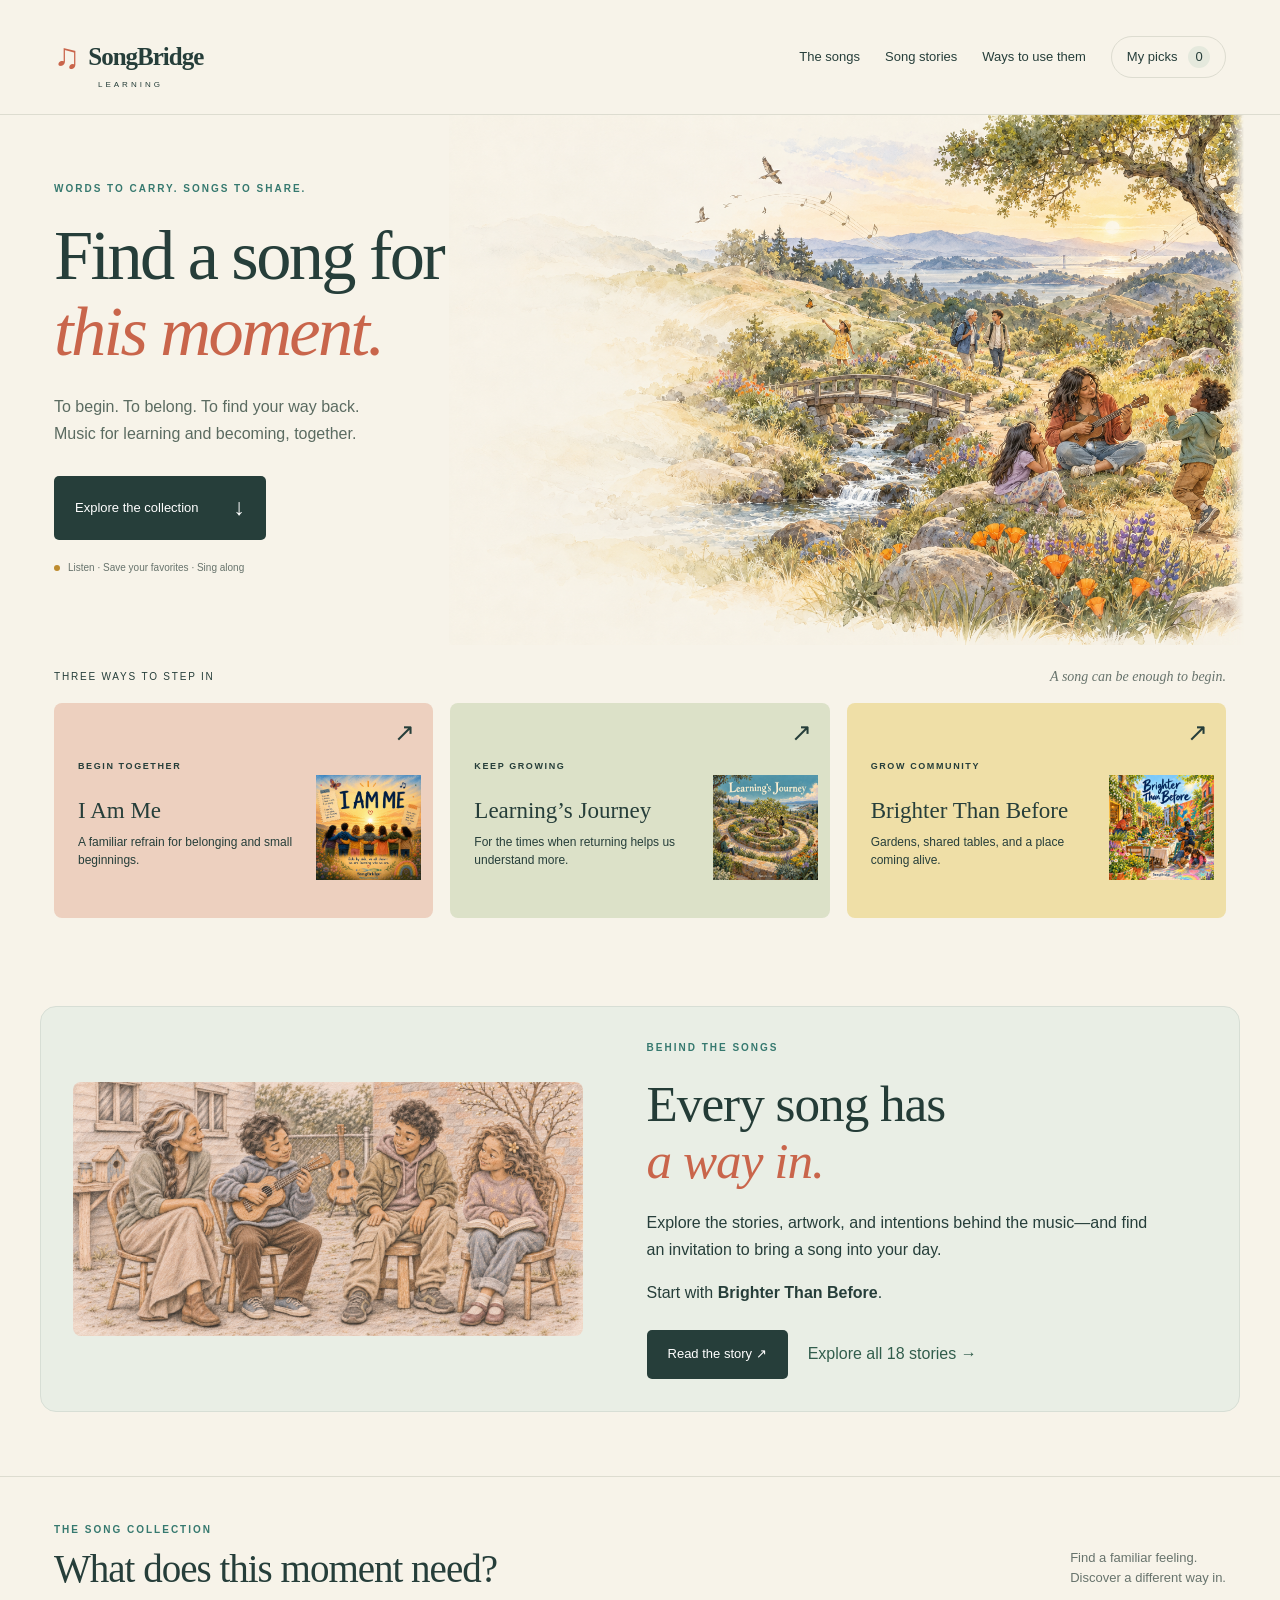
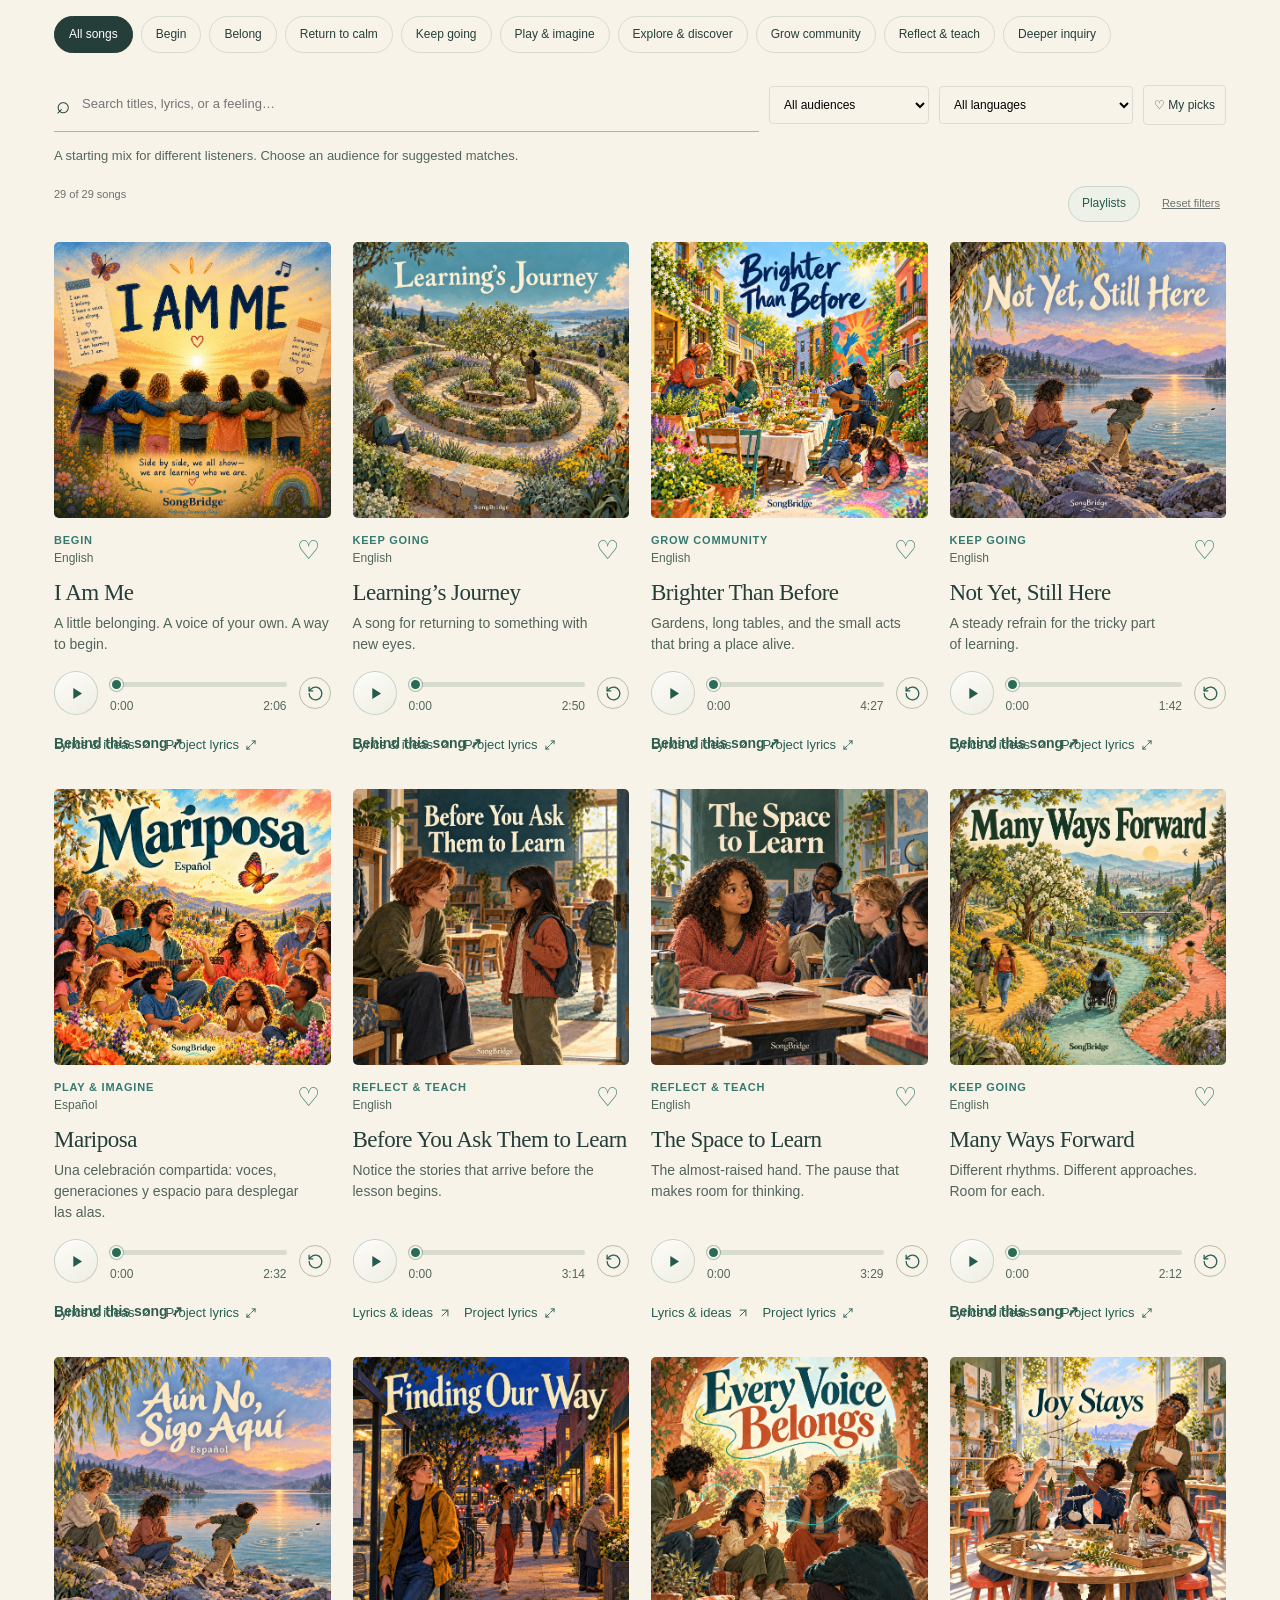
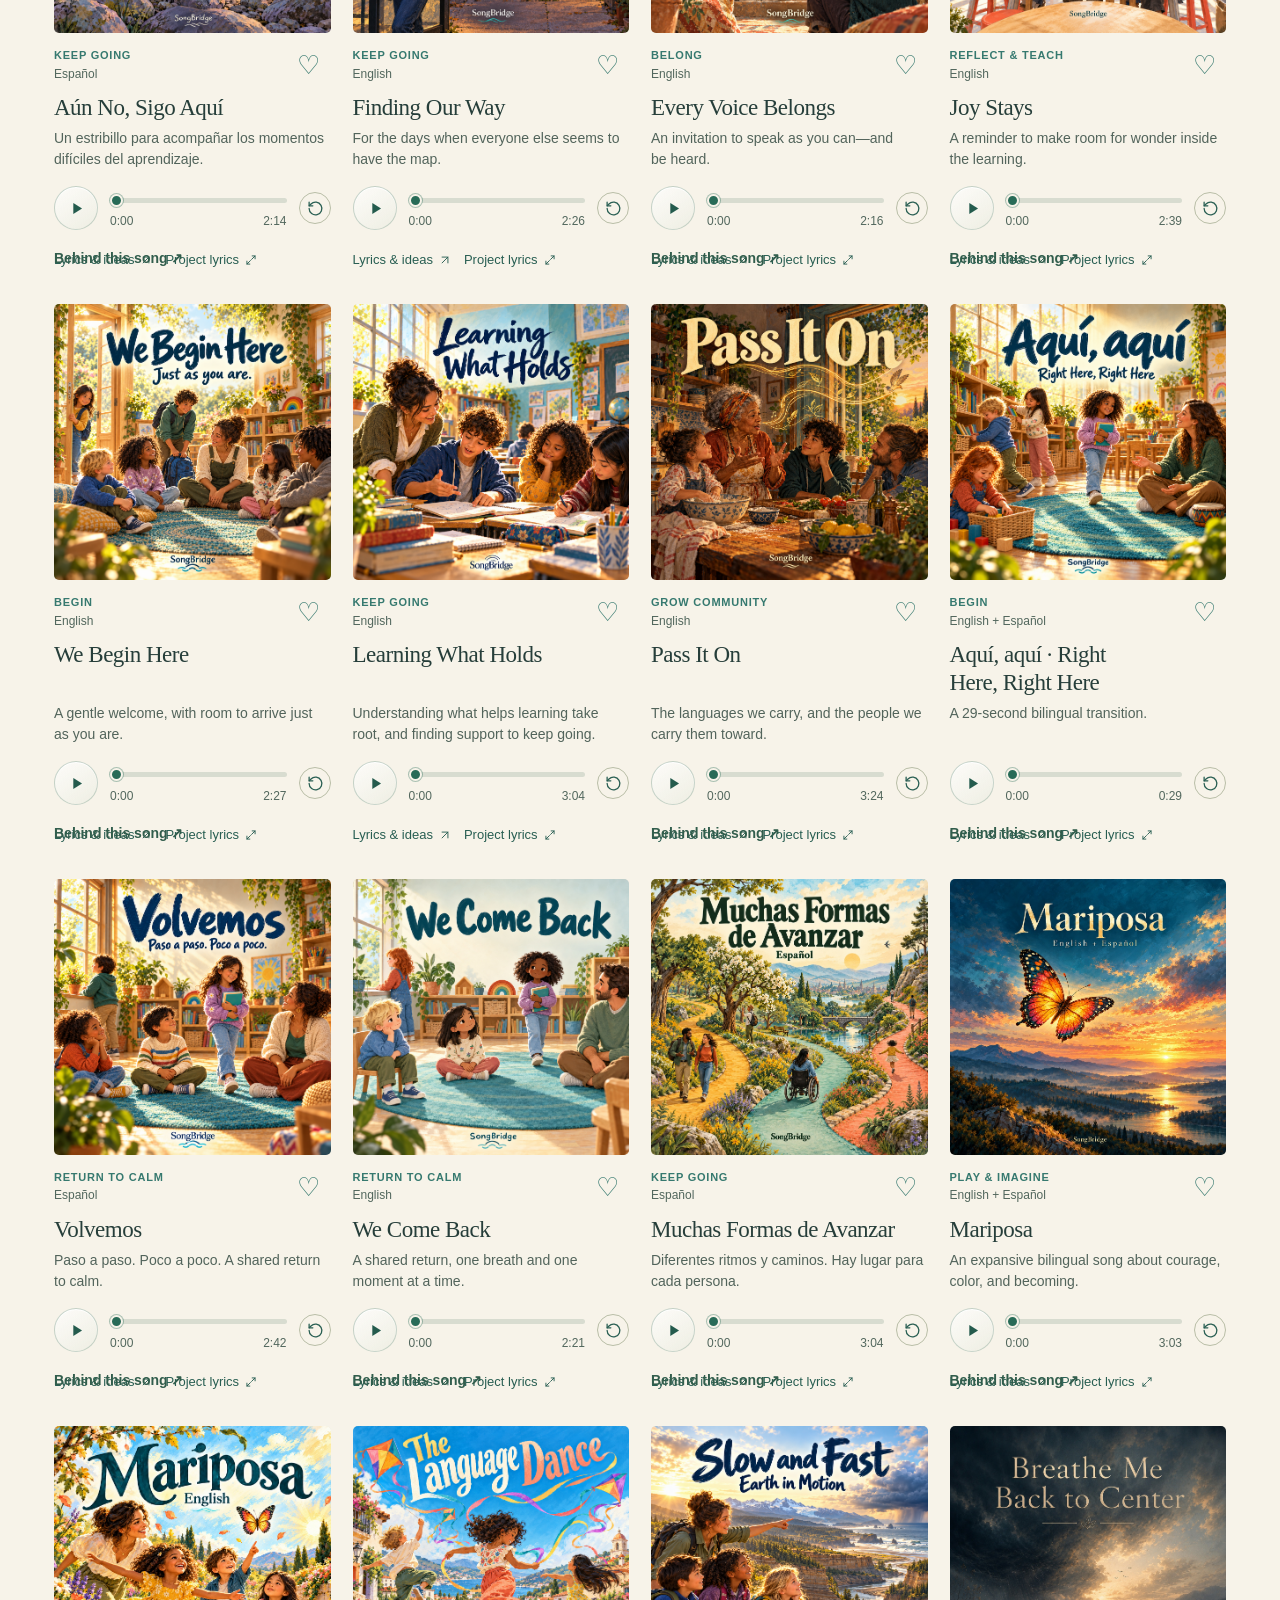
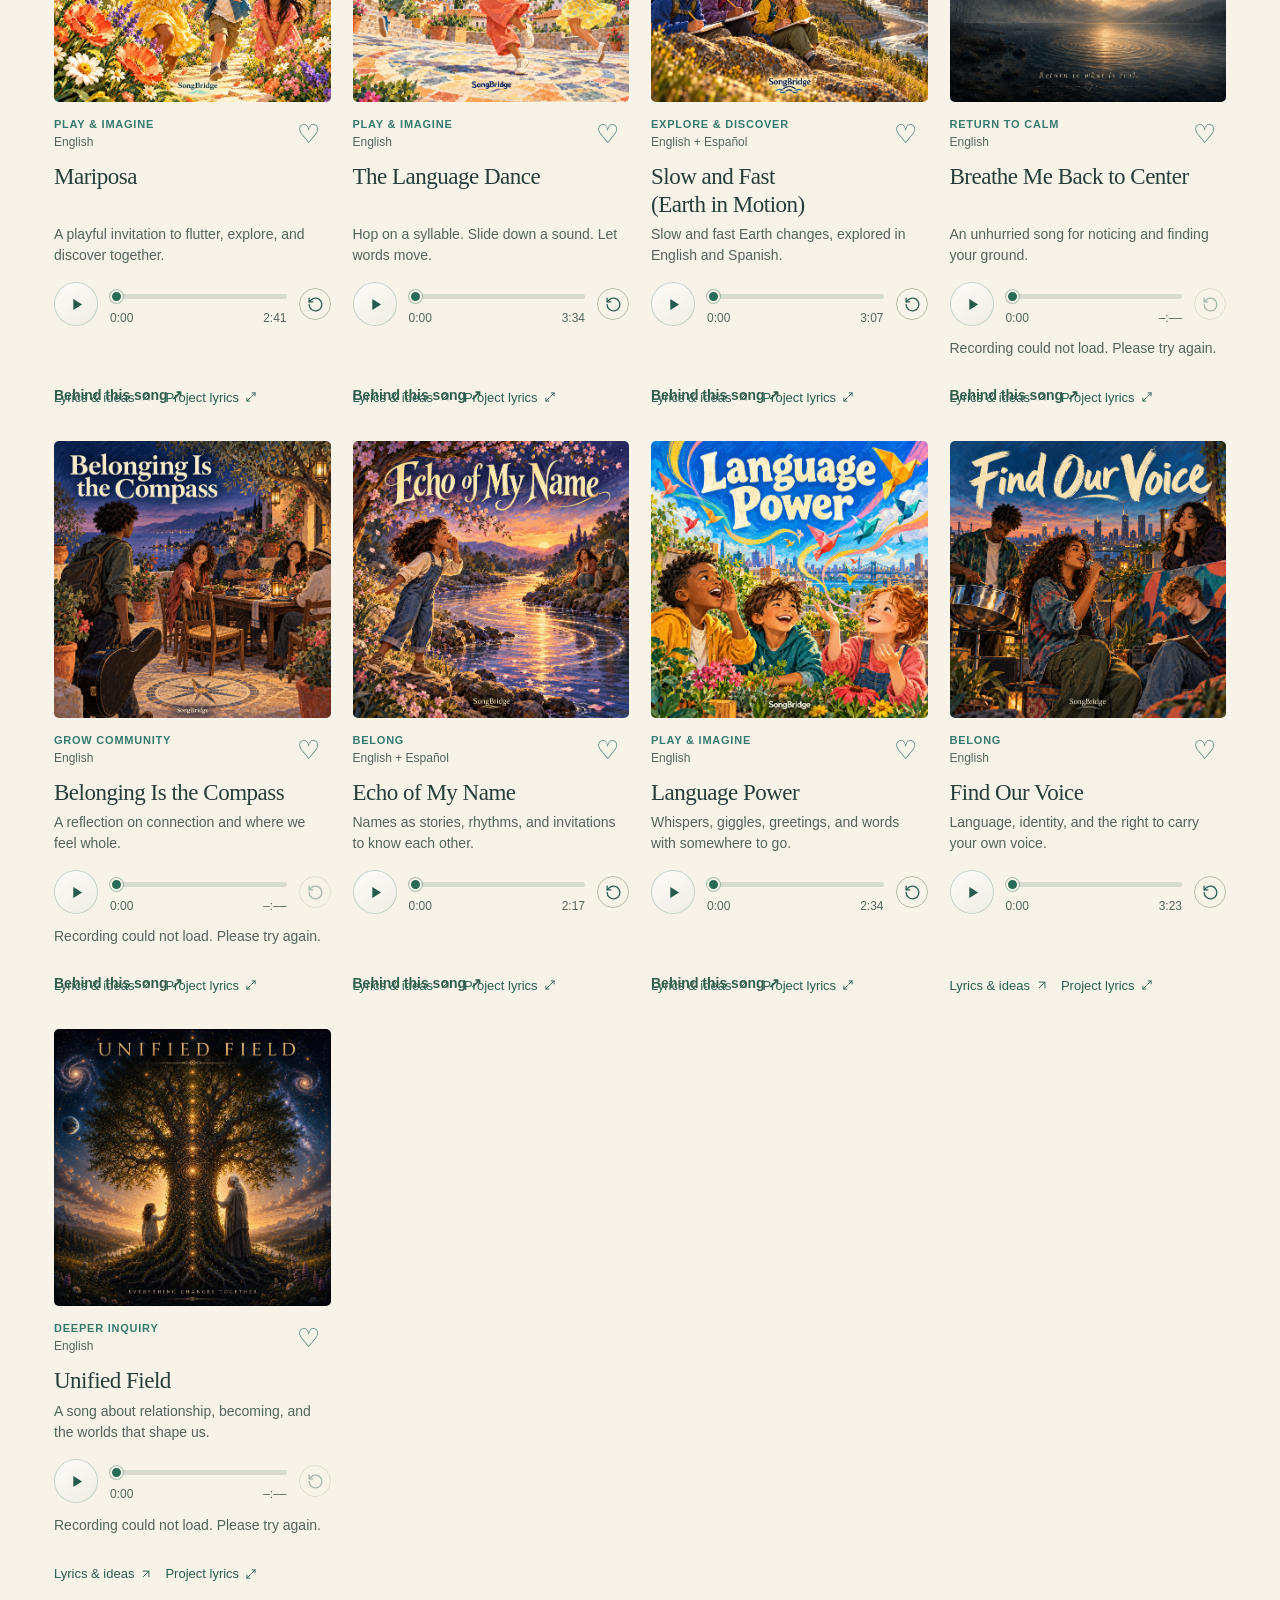
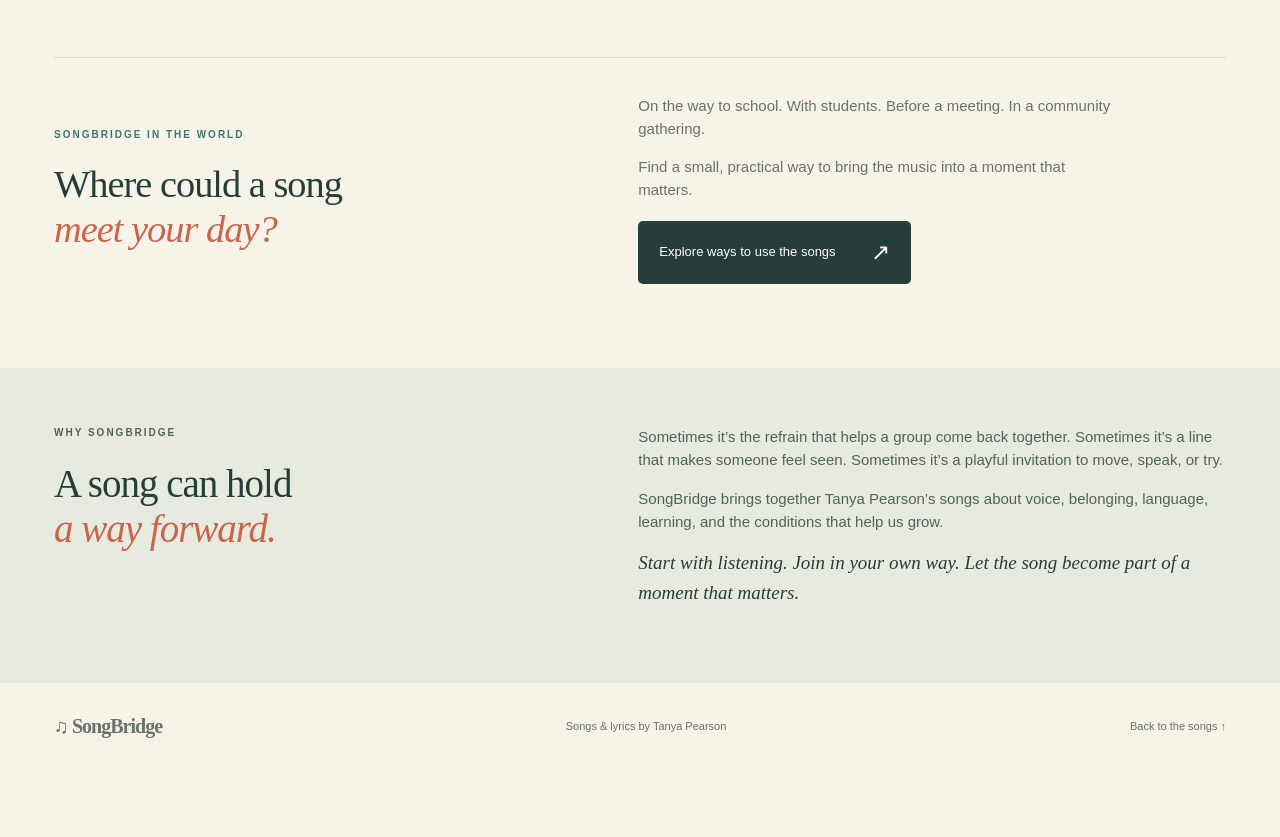
==== commit 9643a3c8: "Add files via upload" ====
--- a/index.html
+++ b/index.html
@@ -7,13 +7,14 @@
 <link rel="stylesheet" href="songbridge-queue.css?v=20261024-lists2">
 <link rel="stylesheet" href="songbridge-curation.css?v=20261025-curation1">
 <link rel="stylesheet" href="ways-content.css?v=20261025-merged1"><link rel="stylesheet" href="songbridge-ways.css?v=20261025-merged1">
+<link rel="stylesheet" href="songbridge-stories.css?v=20261116-stories1">
 </head>
-<body><a class="skip" href="#collection">Skip to songs</a><header class="site-header"><a class="brand" href="#home"><span class="brandmark" aria-hidden="true">♫</span>SongBridge<span class="brand-sub">LEARNING</span></a><nav aria-label="Main navigation"><a href="#collection">The songs</a><a href="#ways">Ways to use them</a><button id="picksTop">My picks <span id="pickCount">0</span></button></nav></header>
+<body><a class="skip" href="#collection">Skip to songs</a><header class="site-header"><a class="brand" href="#home"><span class="brandmark" aria-hidden="true">♫</span>SongBridge<span class="brand-sub">LEARNING</span></a><nav aria-label="Main navigation"><a href="#collection">The songs</a><a href="stories/">Song stories</a><a href="#ways">Ways to use them</a><button id="picksTop">My picks <span id="pickCount">0</span></button></nav></header>
 <main id="collectionView"><section class="hero illustrated-hero"><div class="hero-copy"><p class="eyebrow">WORDS TO CARRY. SONGS TO SHARE.</p><h1>Find a song for<br><em>this moment.</em></h1><p class="intro">To begin. To belong. To find your way back.<br>Music for learning and becoming, together.</p><a class="primary" href="#start-here">Explore the collection <span aria-hidden="true">↓</span></a><div class="preview-note"><i></i> Listen · Save your favorites · Sing along</div></div><figure class="hero-landscape"><img src="art/songbridge-landscape.png" alt="Music and connection across generations: children and an adult sharing a song beside a stream, with a footbridge and winding paths through sunlit hills." fetchpriority="high"></figure></section>
 <section id="start-here" class="featured" aria-labelledby="featureTitle"><div class="section-label"><span id="featureTitle">THREE WAYS TO STEP IN</span><span>A song can be enough to begin.</span></div><div class="feature-grid" id="features"></div></section>
-<section id="collection" class="collection"><div class="collection-head"><div><p class="eyebrow">THE SONG COLLECTION</p><h2>What does this moment need?</h2></div><p>Find a familiar feeling.<br>Discover a different way in.</p></div><div id="moments" class="chips" aria-label="Filter songs by moment"></div><div class="toolbar"><label class="search"><span aria-hidden="true">⌕</span><input id="search" type="search" placeholder="Search titles, lyrics, or a feeling…" aria-label="Search songs"></label><label><span class="sr">Who are you choosing music for?</span><select id="audience" aria-describedby="curationNote"><option value="">All audiences</option><option value="young">Young learners</option><option value="older">Older learners</option><option value="adults">Adults &amp; educators</option><option value="community">Families &amp; community</option></select></label><label><span class="sr">Language</span><select id="language"><option value="">All languages</option><option value="Español">Español</option><option value="English">English</option><option value="English + Español">Bilingual · English + Español</option></select></label><button id="picksFilter" aria-pressed="false">♡ My picks</button></div><p id="curationNote" class="curation-note">A starting mix for different listeners. Choose an audience for suggested matches.</p><div class="results-line"><span id="resultCount" aria-live="polite"></span><button id="reset">Reset filters</button></div><div id="songGrid" class="song-grid"></div></section>
+<section class="sb-story-feature" aria-labelledby="storyFeatureTitle"><a href="stories/#brighter-than-before" class="sb-story-art" aria-label="Read the story behind Brighter Than Before"><img src="stories/assets/brighter-than-before.png" alt="Illustrated artwork for Brighter Than Before" loading="lazy"></a><div><p class="eyebrow">BEHIND THE SONGS</p><h2 id="storyFeatureTitle">Every song has<br><em>a way in.</em></h2><p>Explore the stories, artwork, and intentions behind the music—and find an invitation to bring a song into your day.</p><p class="sb-story-featured">Start with <strong>Brighter Than Before</strong>.</p><div class="sb-story-actions"><a class="primary" href="stories/#brighter-than-before">Read the story ↗</a><a href="stories/">Explore all 18 stories →</a></div></div></section><section id="collection" class="collection"><div class="collection-head"><div><p class="eyebrow">THE SONG COLLECTION</p><h2>What does this moment need?</h2></div><p>Find a familiar feeling.<br>Discover a different way in.</p></div><div id="moments" class="chips" aria-label="Filter songs by moment"></div><div class="toolbar"><label class="search"><span aria-hidden="true">⌕</span><input id="search" type="search" placeholder="Search titles, lyrics, or a feeling…" aria-label="Search songs"></label><label><span class="sr">Who are you choosing music for?</span><select id="audience" aria-describedby="curationNote"><option value="">All audiences</option><option value="young">Young learners</option><option value="older">Older learners</option><option value="adults">Adults &amp; educators</option><option value="community">Families &amp; community</option></select></label><label><span class="sr">Language</span><select id="language"><option value="">All languages</option><option value="Español">Español</option><option value="English">English</option><option value="English + Español">Bilingual · English + Español</option></select></label><button id="picksFilter" aria-pressed="false">♡ My picks</button></div><p id="curationNote" class="curation-note">A starting mix for different listeners. Choose an audience for suggested matches.</p><div class="results-line"><span id="resultCount" aria-live="polite"></span><button id="reset">Reset filters</button></div><div id="songGrid" class="song-grid"></div></section>
 <section class="ways-invitation" aria-labelledby="waysInvitationTitle"><div><p class="eyebrow">SONGBRIDGE IN THE WORLD</p><h2 id="waysInvitationTitle">Where could a song<br><em>meet your day?</em></h2></div><div><p>On the way to school. With students. Before a meeting. In a community gathering.</p><p>Find a small, practical way to bring the music into a moment that matters.</p><a class="primary" href="#ways">Explore ways to use the songs <span aria-hidden="true">↗</span></a></div></section><section id="about" class="about"><div><p class="eyebrow">WHY SONGBRIDGE</p><h2>A song can hold<br><em>a way forward.</em></h2></div><div><p>Sometimes it’s the refrain that helps a group come back together. Sometimes it’s a line that makes someone feel seen. Sometimes it’s a playful invitation to move, speak, or try.</p><p>SongBridge brings together Tanya Pearson’s songs about voice, belonging, language, learning, and the conditions that help us grow.</p><p class="about-small">Start with listening. Join in your own way. Let the song become part of a moment that matters.</p></div></section></main><main id="worldView" class="ways-world" hidden tabindex="-1"></main><footer class="site-footer"><a class="brand" href="#home">♫ SongBridge</a><span>Songs & lyrics by Tanya Pearson</span><a href="#collection">Back to the songs ↑</a></footer>
-<dialog id="songDialog"><div class="dialog-top"><span class="eyebrow">A SONG TO CARRY WITH YOU</span><button id="closeDialog" class="close" aria-label="Close song">×</button></div><div id="detail"></div></dialog><div id="toast" role="status"></div><script src="songs.js?v=20261025-unified1"></script><script src="recordings.js?v=20261025-unified1"></script><script src="songbridge-curation.js?v=20261025-curation1"></script><script src="app.js?v=20261025-curation1"></script><script src="timings.js?v=20261025-unified1"></script>
+<dialog id="songDialog"><div class="dialog-top"><span class="eyebrow">A SONG TO CARRY WITH YOU</span><button id="closeDialog" class="close" aria-label="Close song">×</button></div><div id="detail"></div></dialog><div id="toast" role="status"></div><script src="songs.js?v=20261025-unified1"></script><script src="recordings.js?v=20261025-unified1"></script><script src="songbridge-curation.js?v=20261025-curation1"></script><script src="app.js?v=20261116-stories1"></script><script src="timings.js?v=20261025-unified1"></script>
 <script src="projector.js?v=20261024-loading2"></script>
 <script src="songbridge-player.js?v=20261025-merged1"></script>
 <script src="songbridge-queue.js?v=20261024-lists2"></script>
--- a/songbridge-stories.css
+++ b/songbridge-stories.css
@@ -0,0 +1 @@
+.sb-story-feature{display:grid;grid-template-columns:minmax(0,1fr) minmax(0,1.1fr);gap:clamp(24px,5vw,70px);align-items:center;margin:32px auto 64px;padding:32px;max-width:1200px;background:#e9eee5;border:1px solid #d7ded5;border-radius:16px}.sb-story-art img{width:100%;max-height:400px;object-fit:contain;display:block;border-radius:8px}.sb-story-feature h2{font-family:Georgia,serif;font-size:clamp(32px,4vw,52px);font-weight:400;line-height:1.1;margin:12px 0 20px;color:#243c37}.sb-story-feature p{line-height:1.7;max-width:520px}.sb-story-actions{display:flex;align-items:center;flex-wrap:wrap;gap:20px;margin-top:24px}.sb-story-actions>a:last-child,.sb-story-link{color:#315d4c;text-underline-offset:4px}.sb-story-link{display:inline-block;font-size:14px;margin:10px 0 4px;font-weight:600}.detail-heading .sb-story-link{margin:0 0 16px}.site-header nav{flex-wrap:wrap}@media(max-width:650px){.sb-story-feature{grid-template-columns:1fr;margin:24px 16px 40px;padding:22px}.sb-story-art img{max-height:300px}.site-header{flex-wrap:wrap;gap:12px}.site-header nav{gap:12px}}
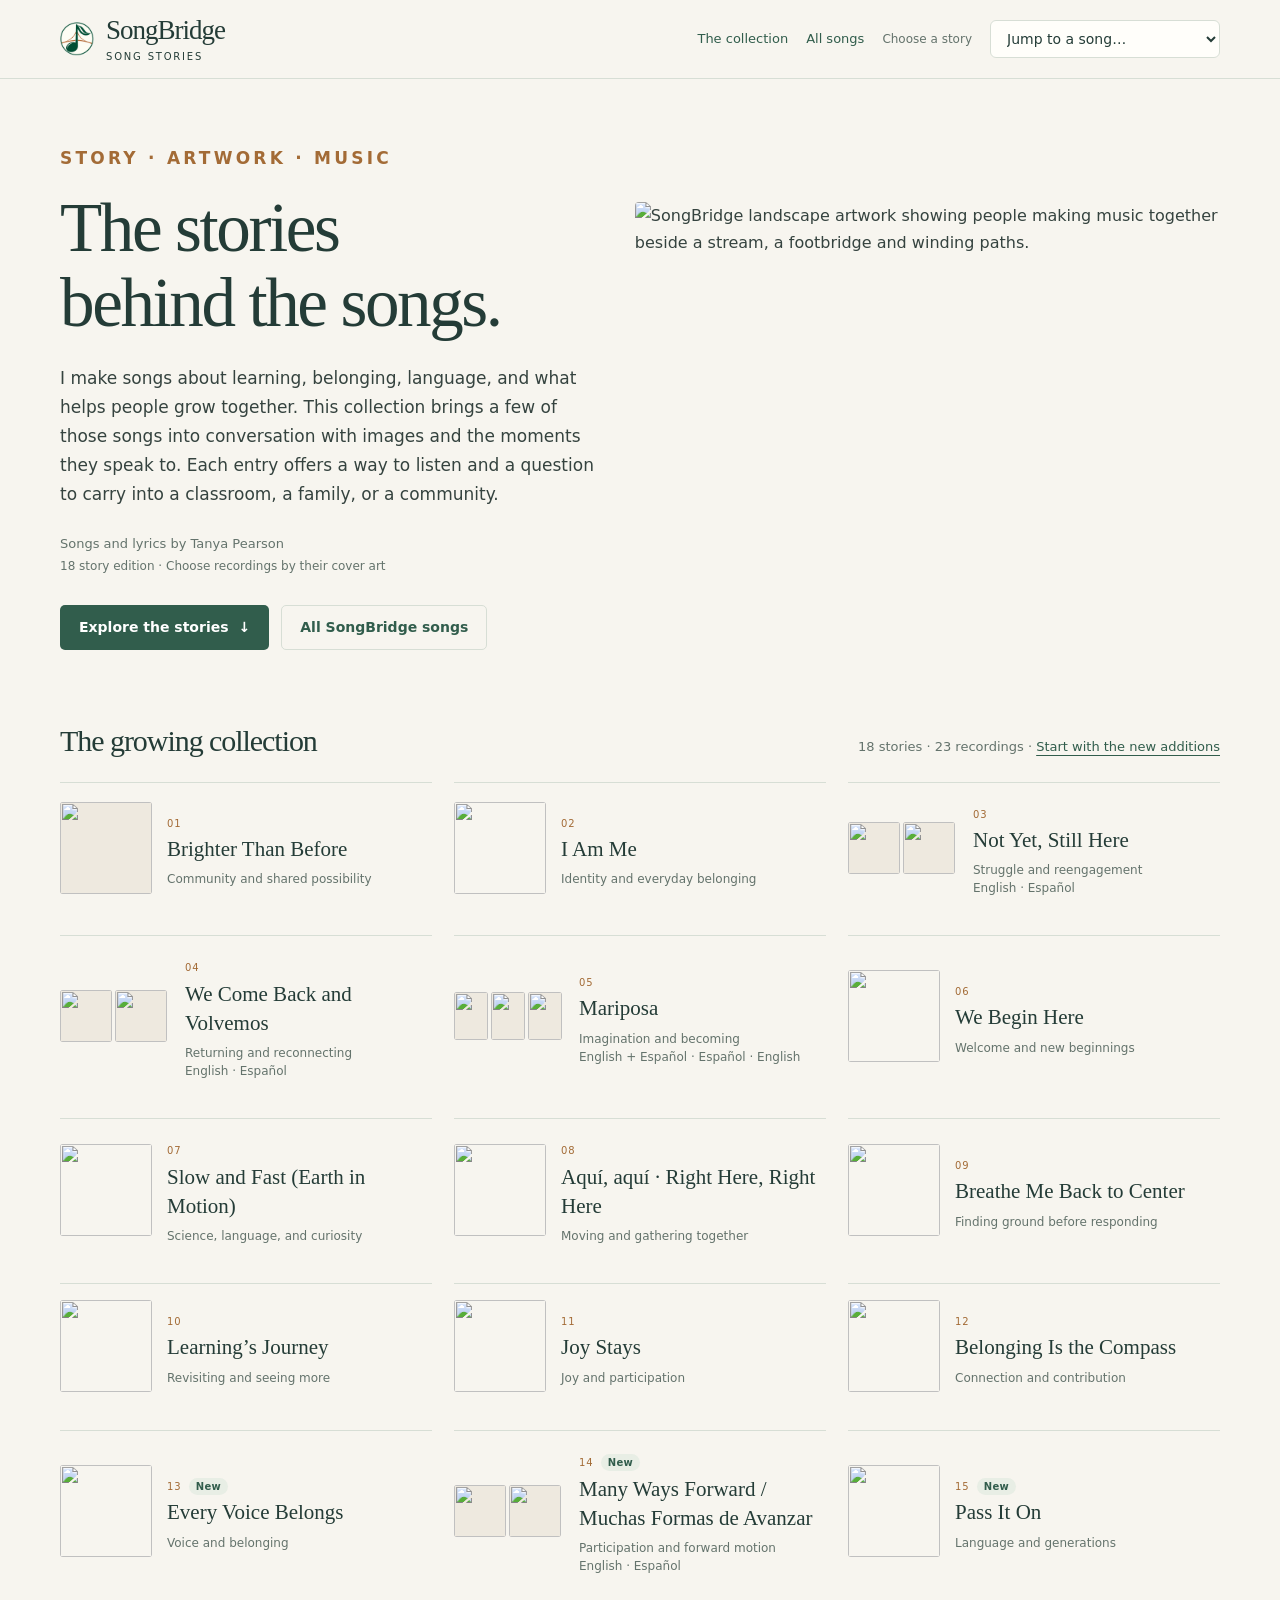
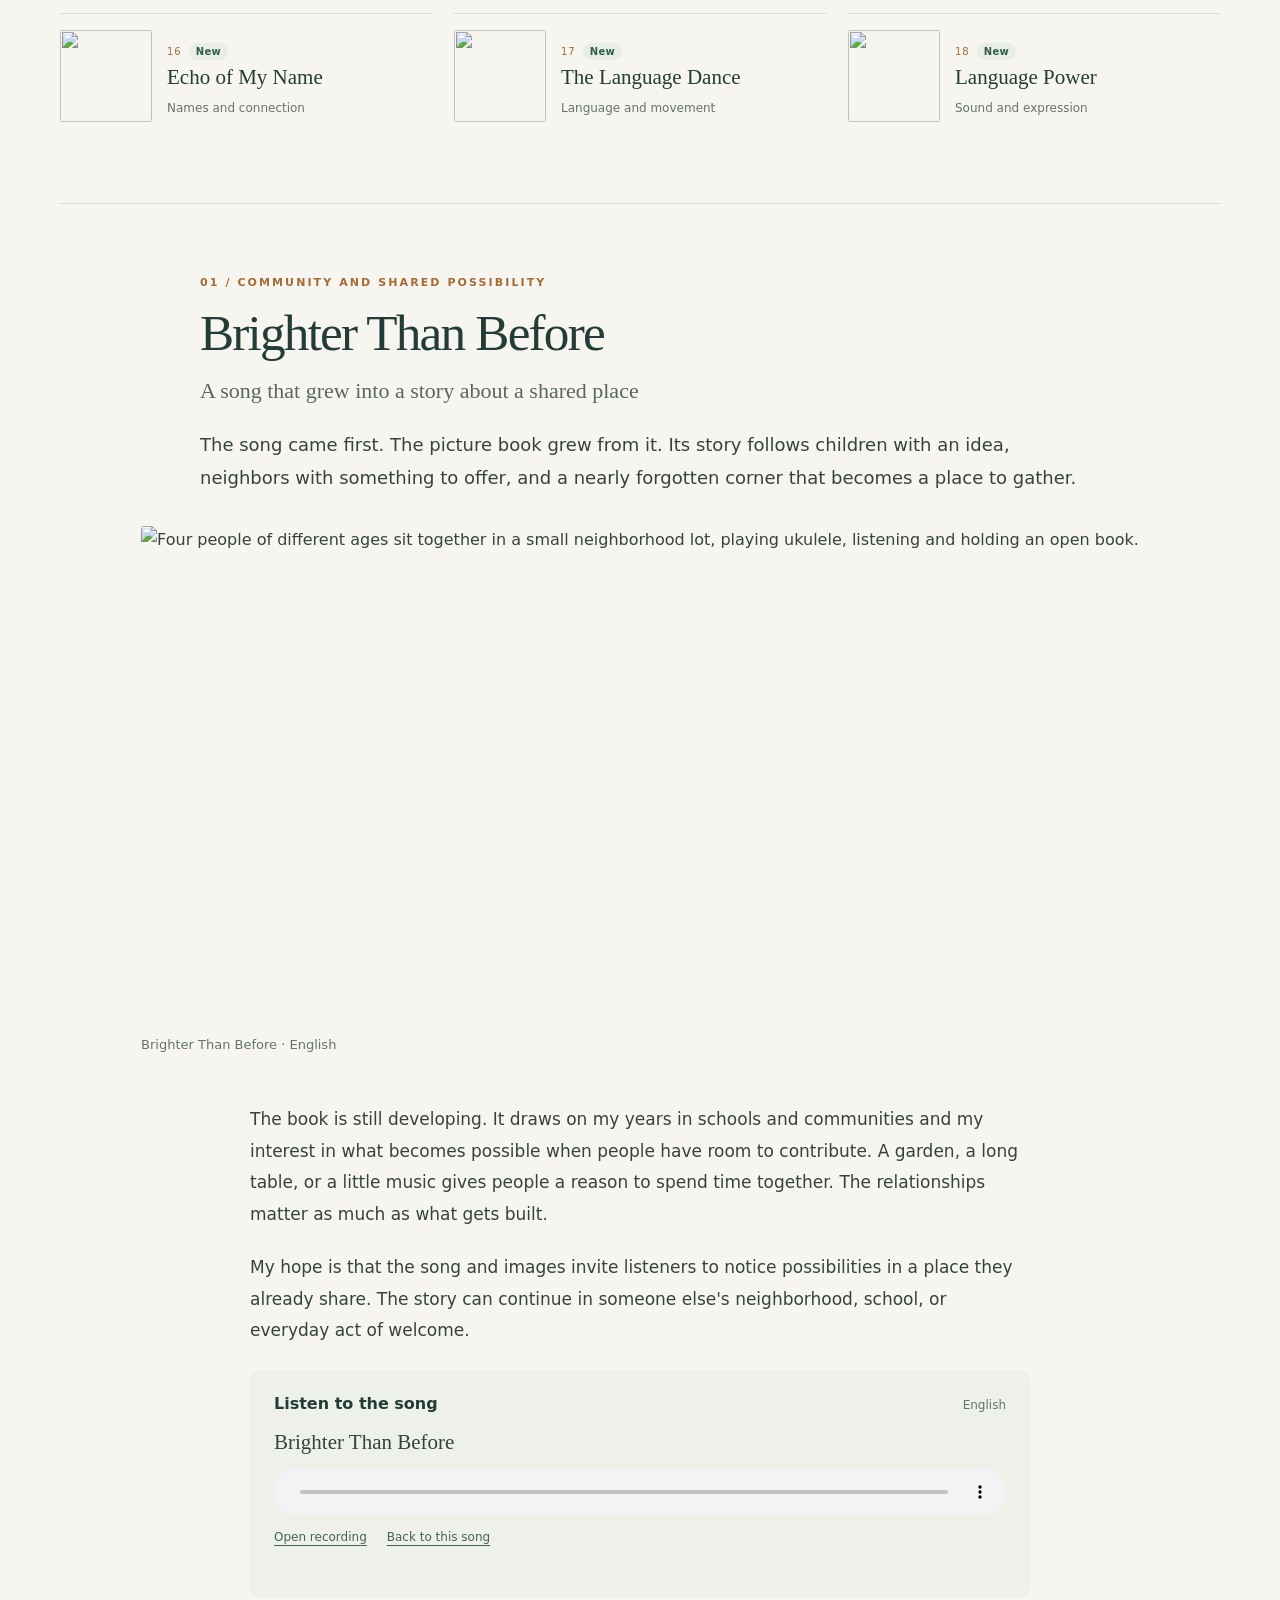
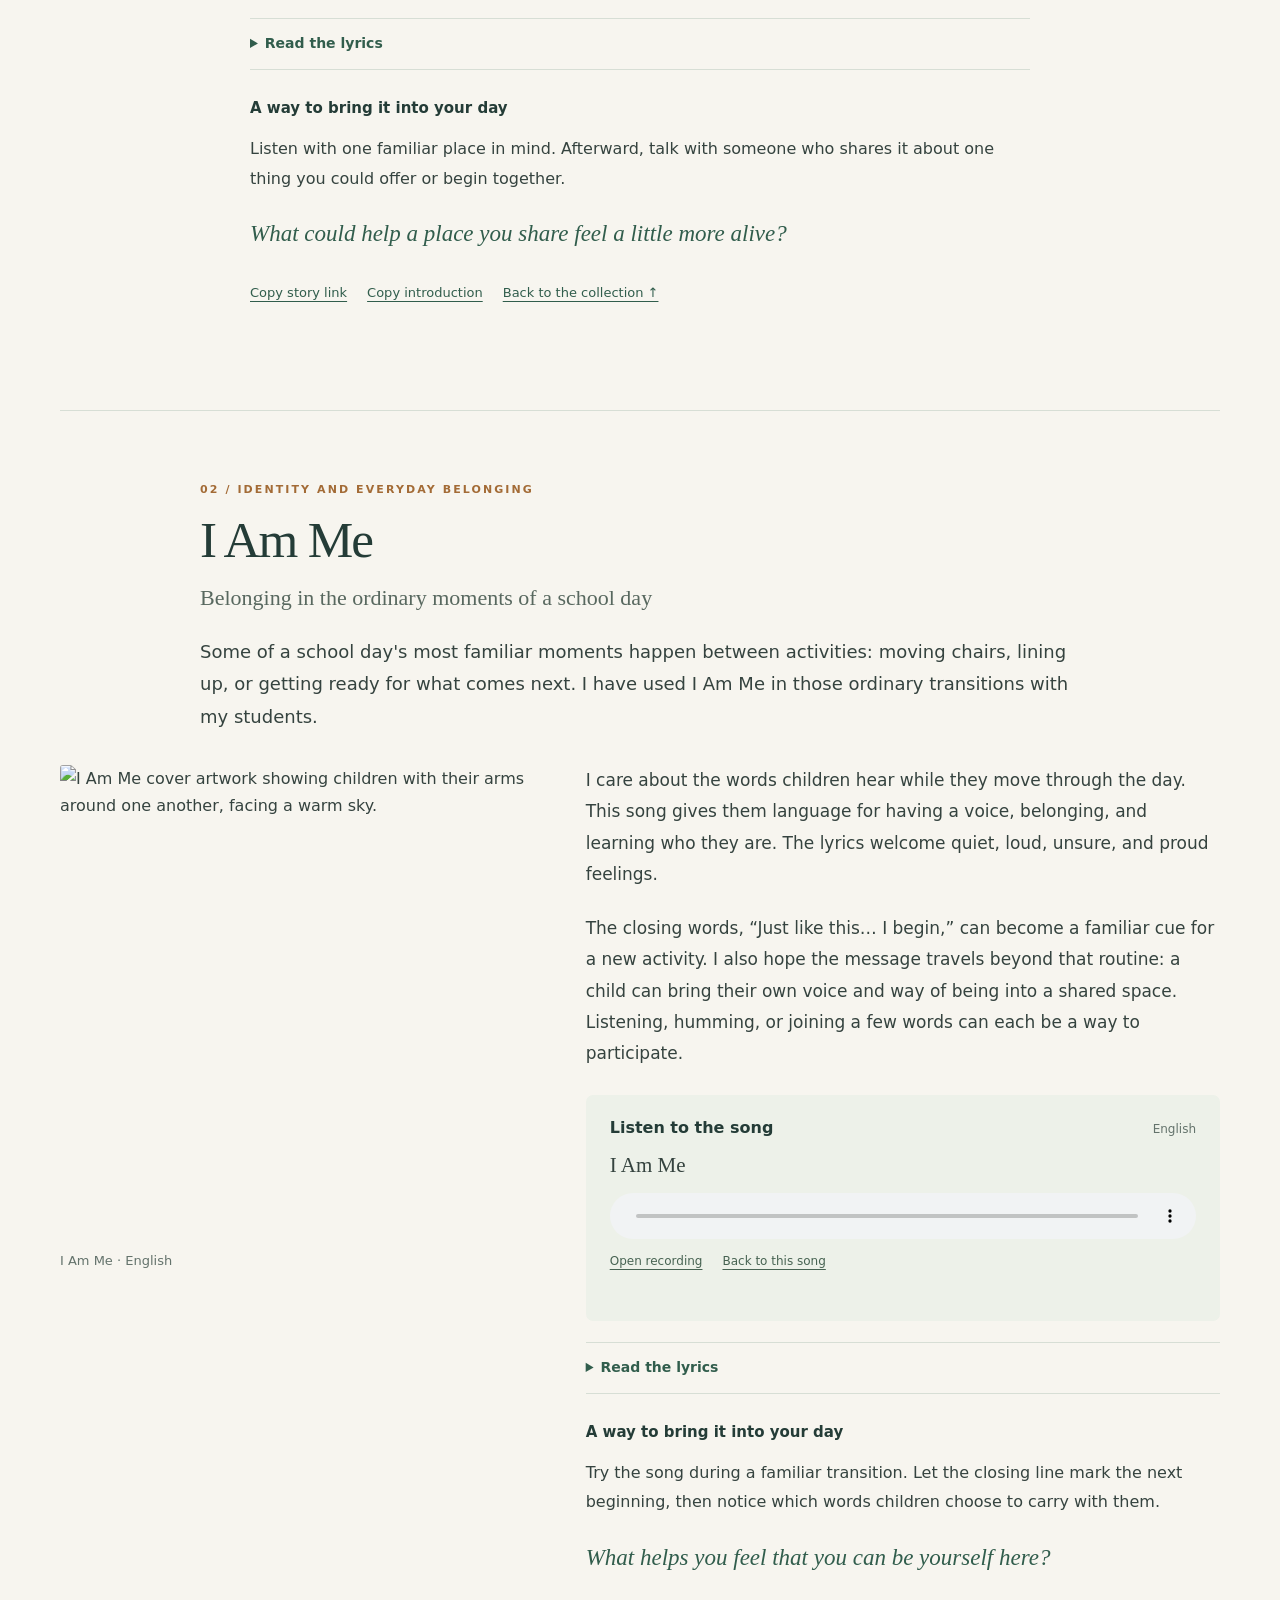
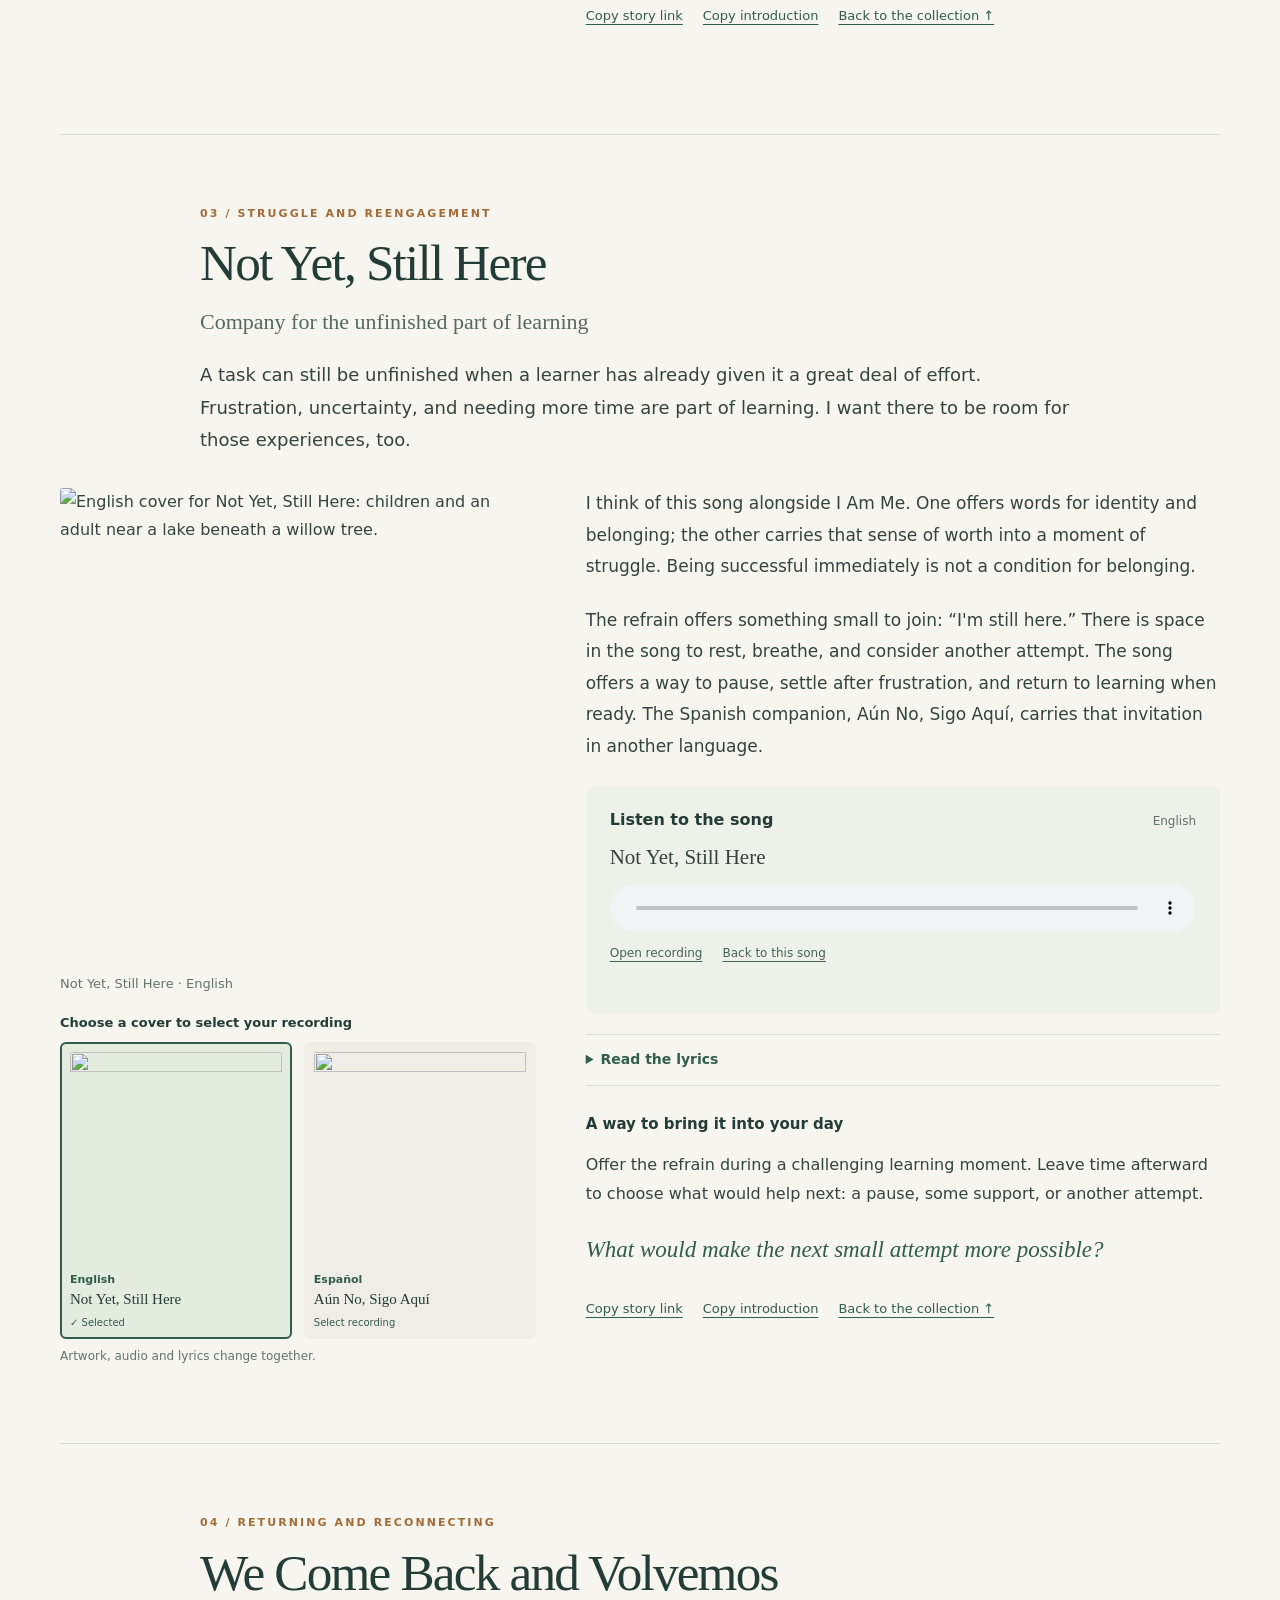
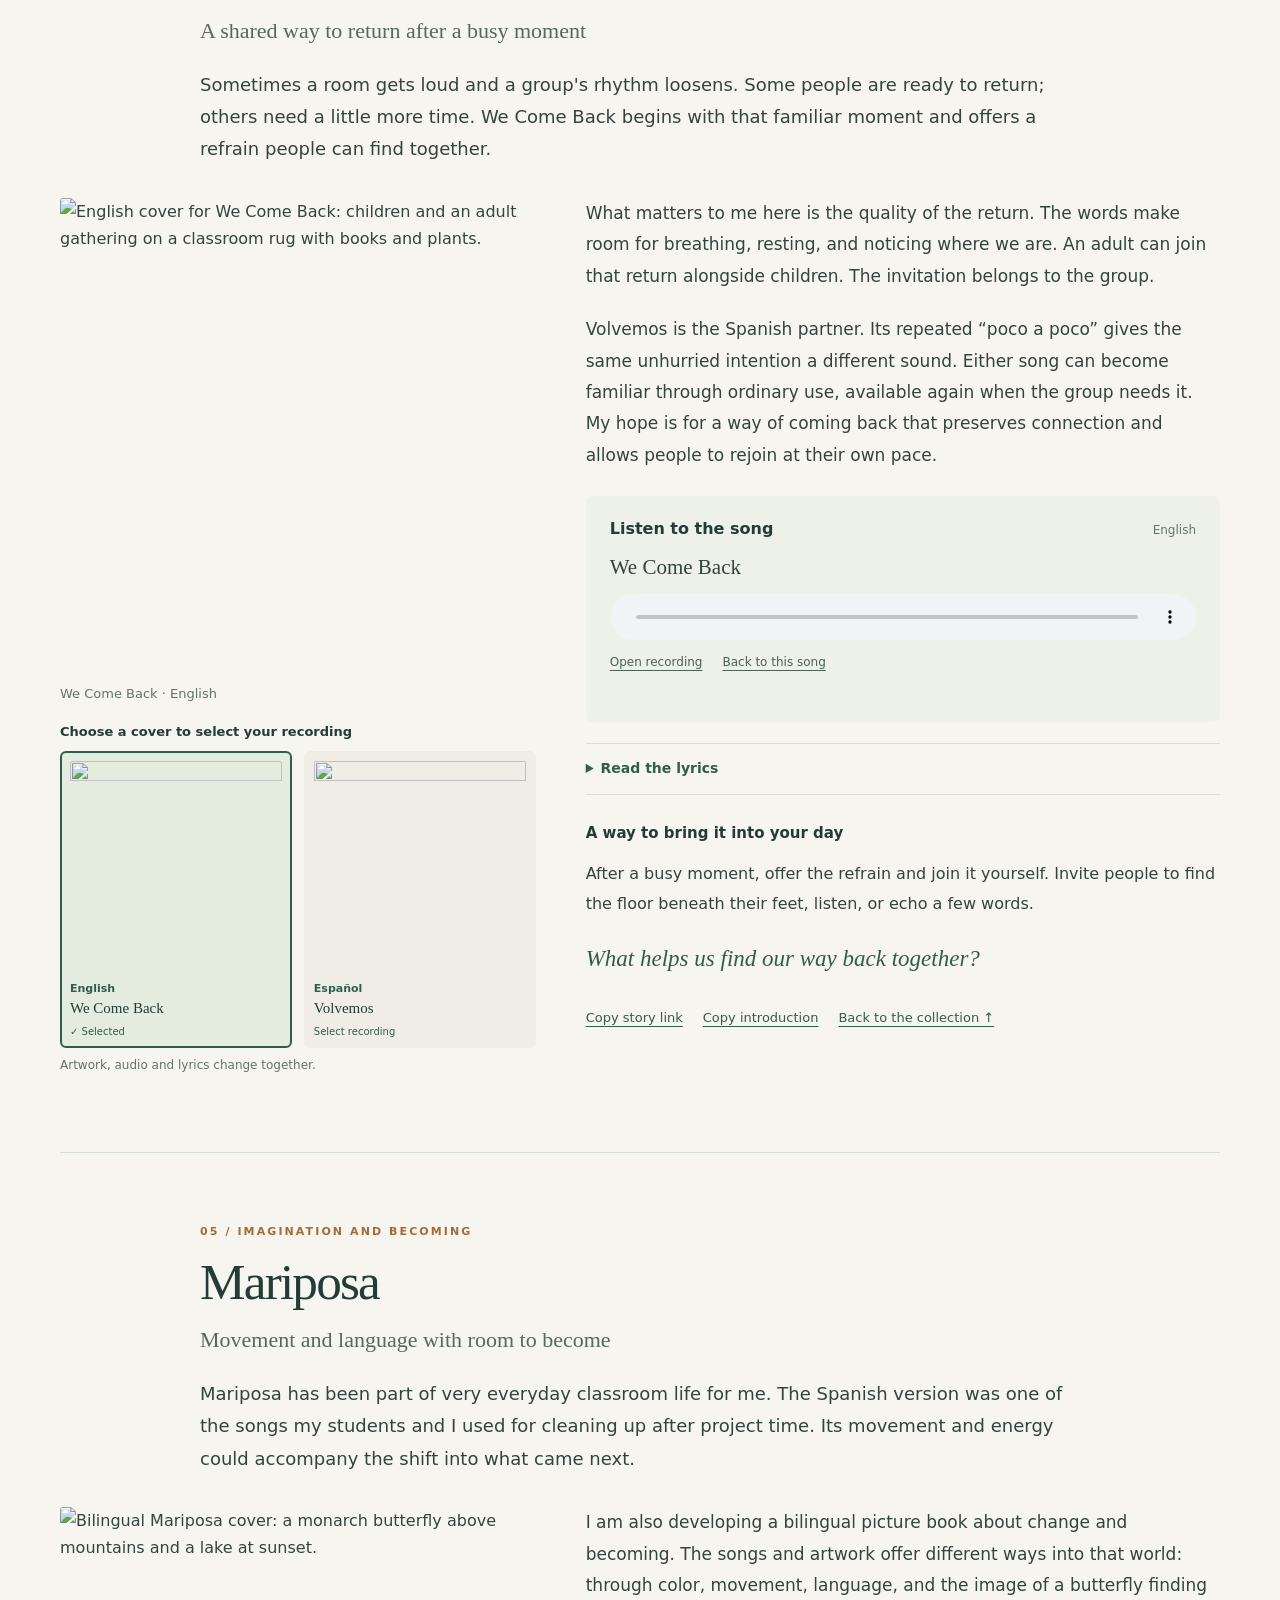
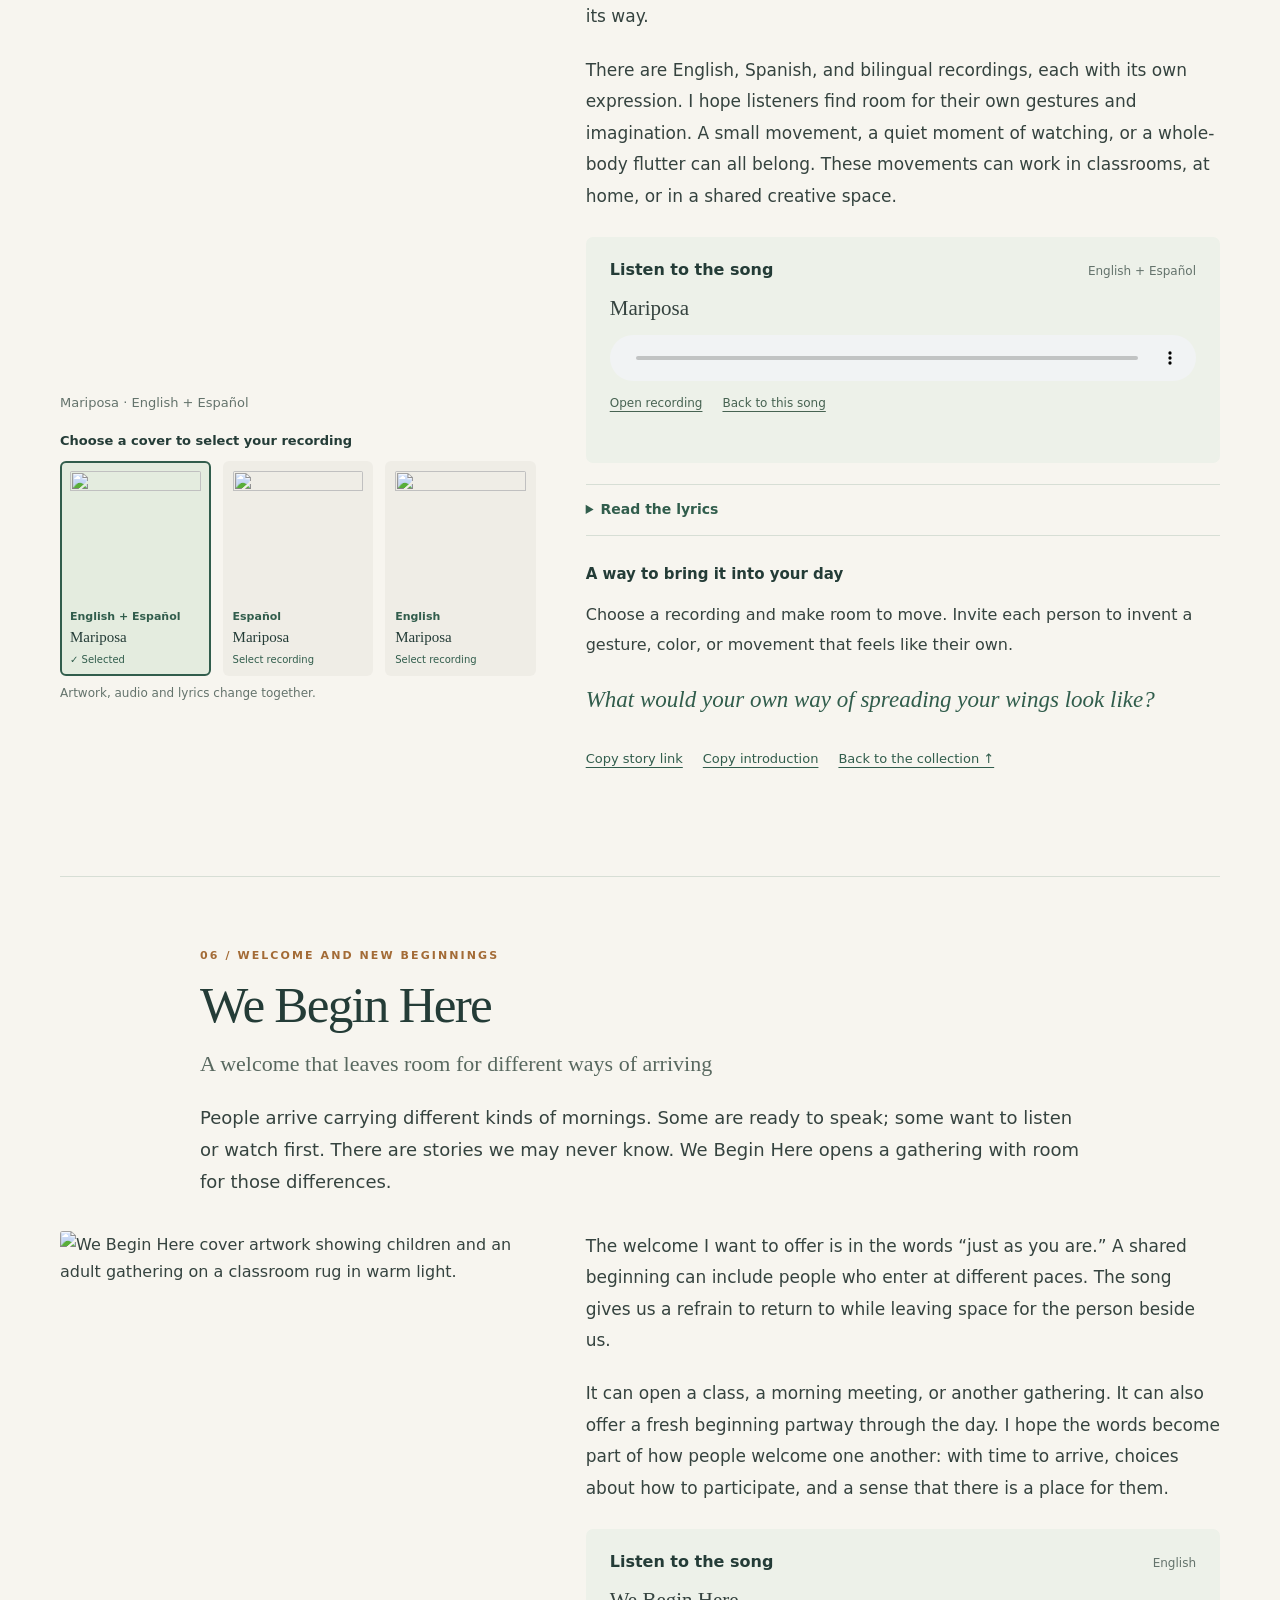
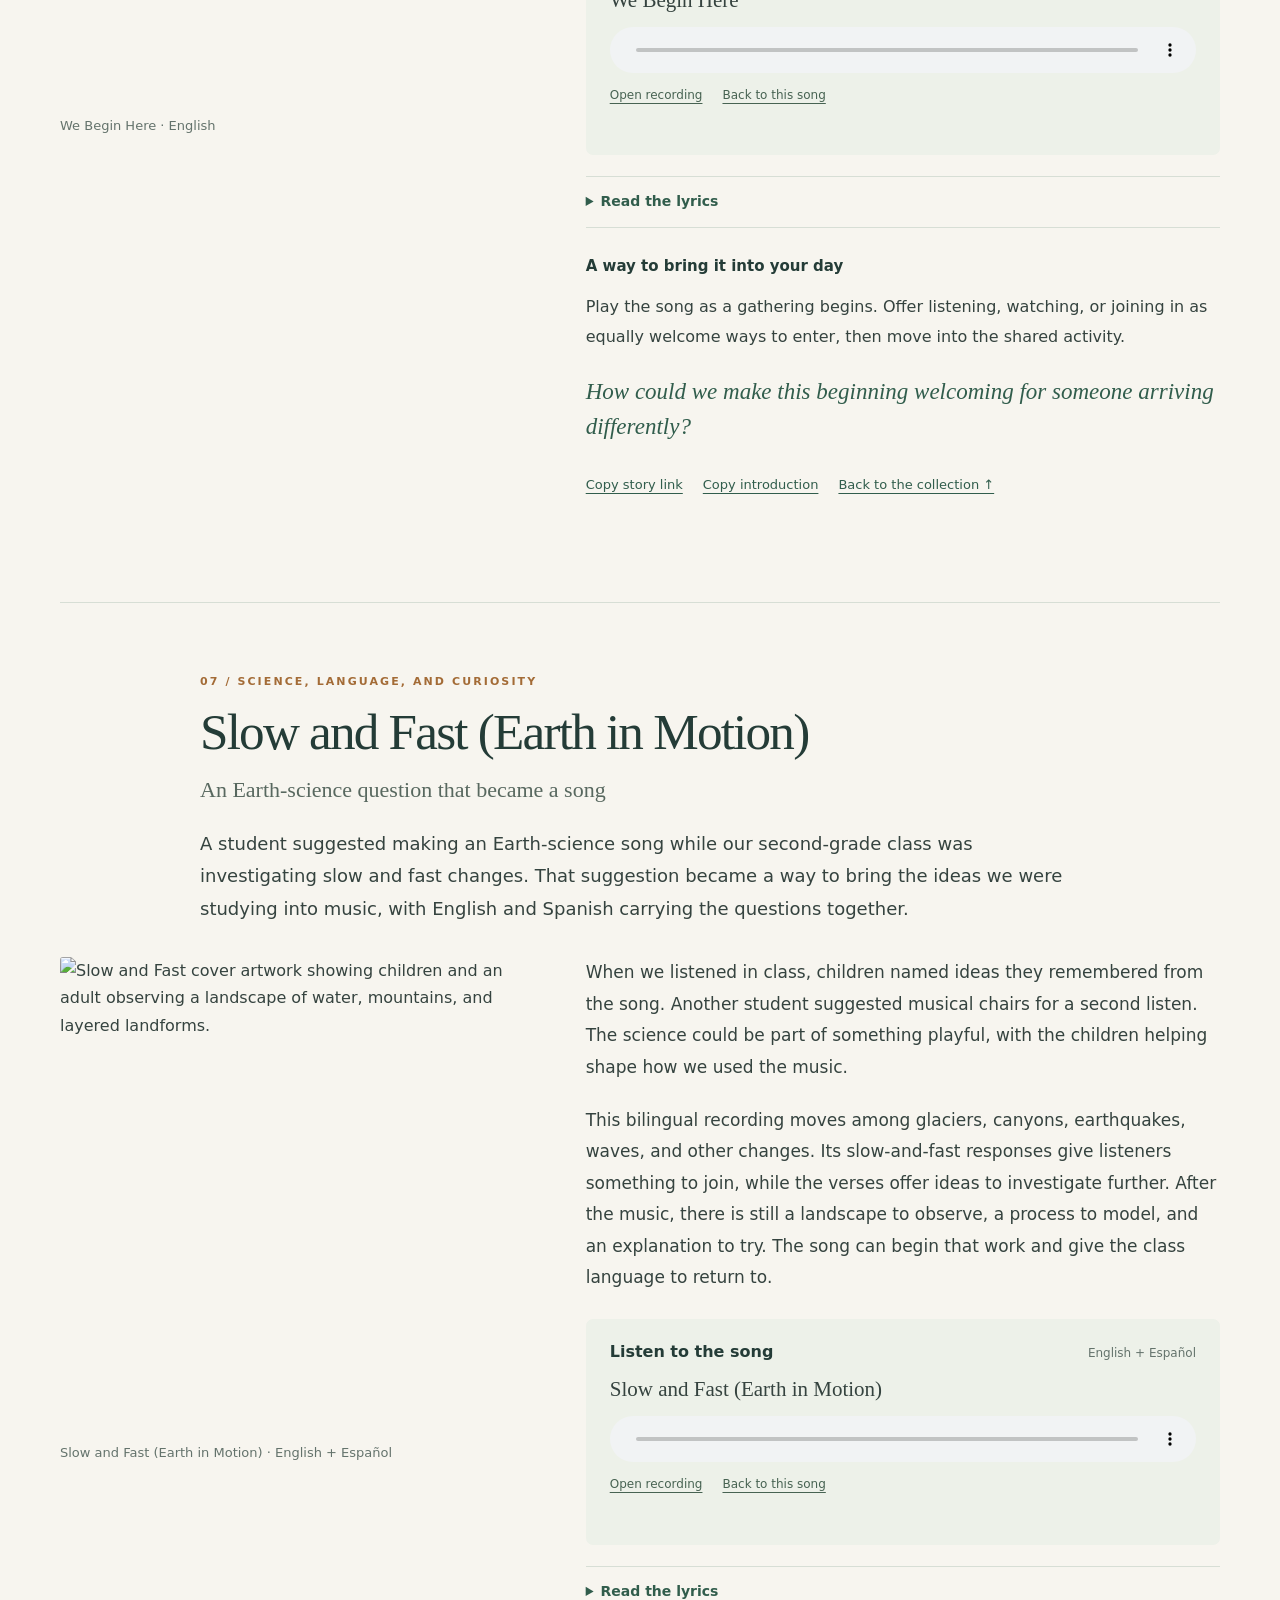
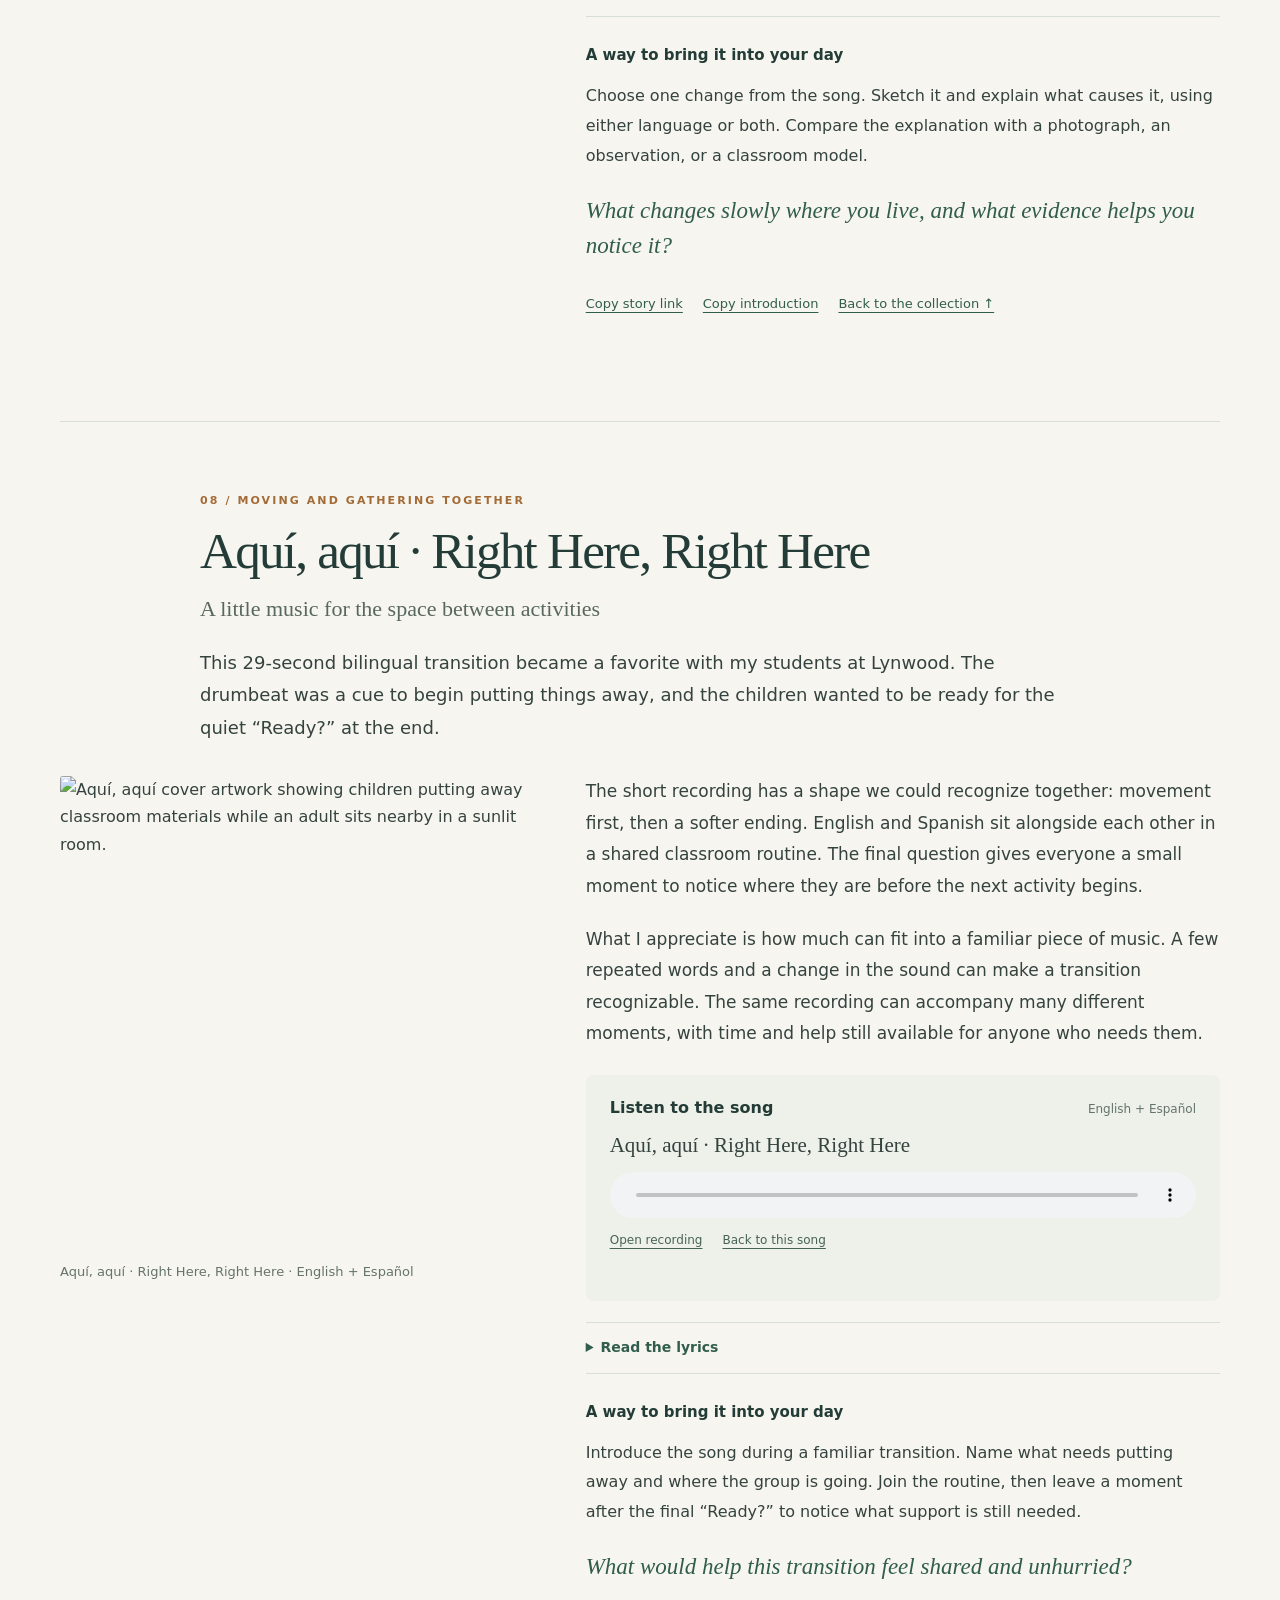
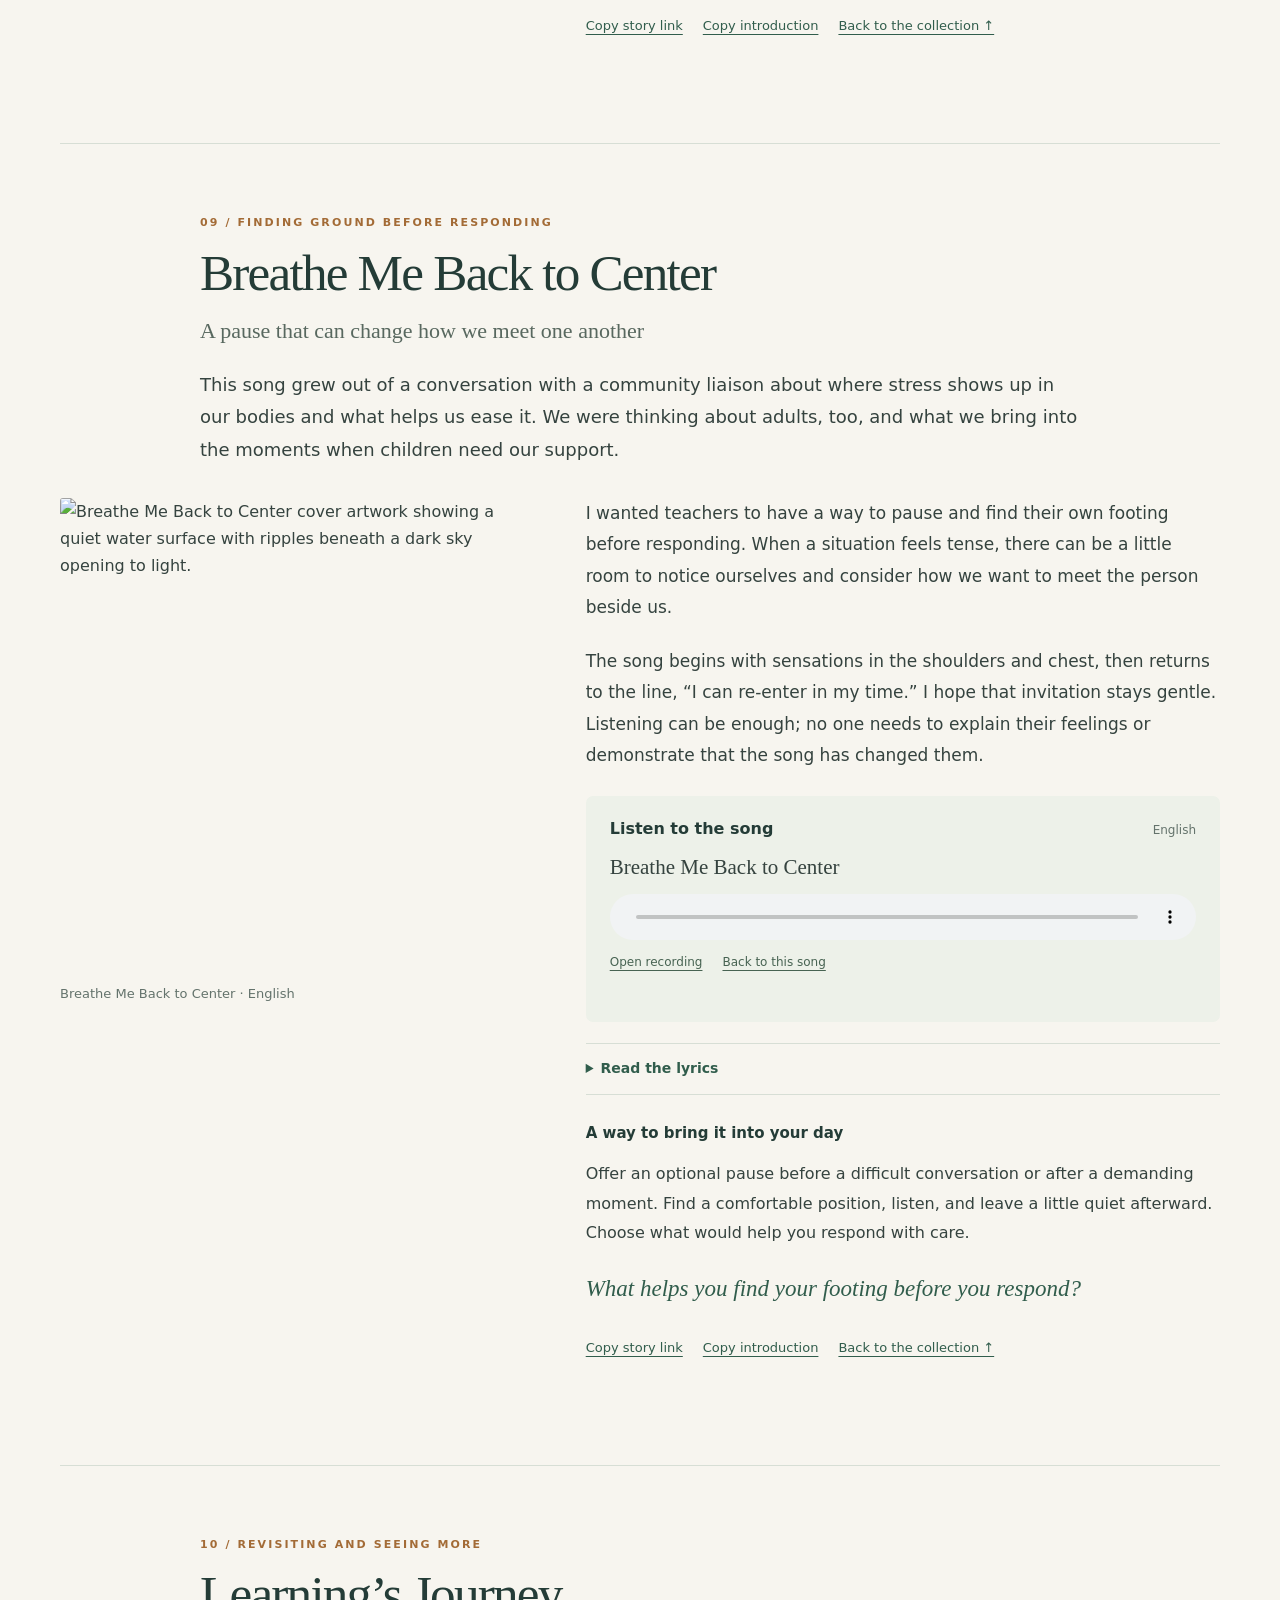
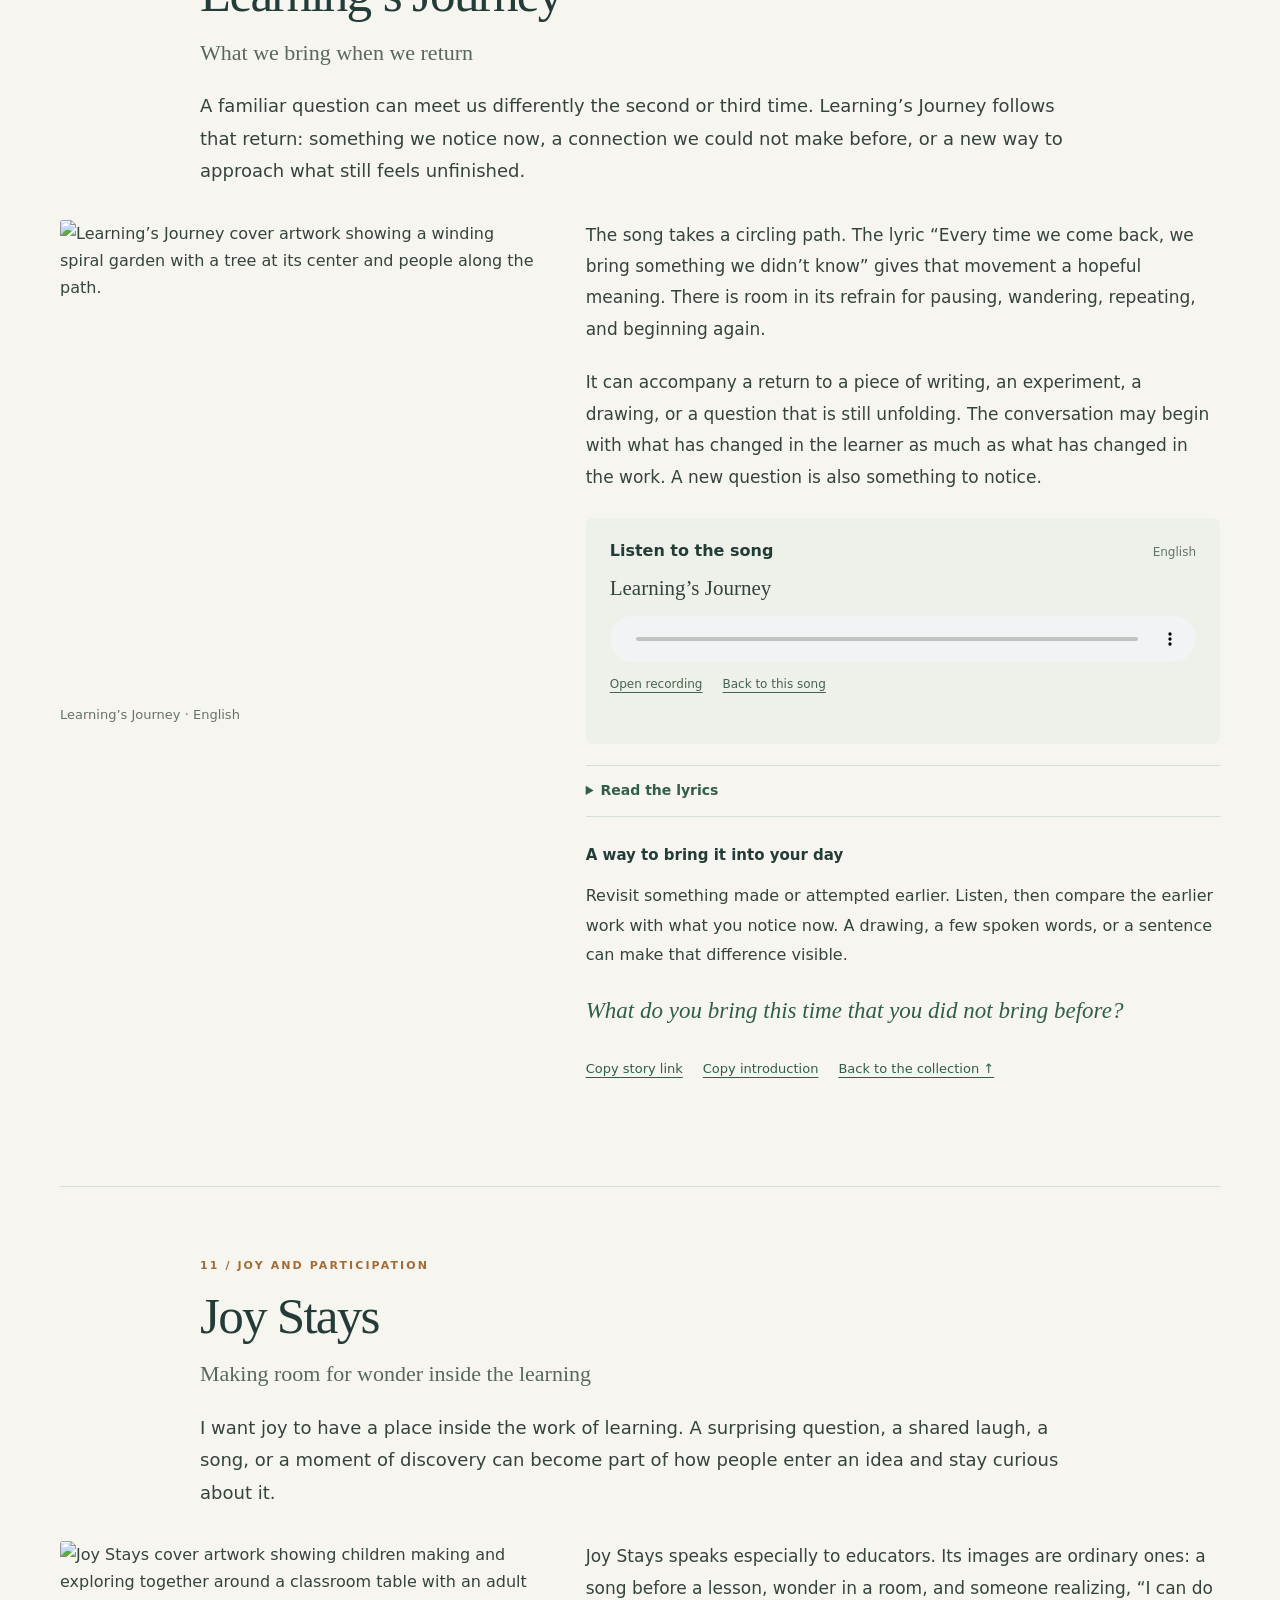
==== commit 622f384a: "Add files via upload" ====
--- a/index.html
+++ b/index.html
@@ -1,22 +1,156 @@
 <!doctype html>
-<html lang="en"><head><meta charset="utf-8"><meta name="viewport" content="width=device-width,initial-scale=1"><meta name="theme-color" content="#f7f3e9"><meta name="description" content="Songs for belonging, becoming, and finding our way together. Explore Tanya Pearson’s SongBridge collection."><title>SongBridge — Find a song for this moment</title><link rel="stylesheet" href="style.css?v=20261024-loading2"><link rel="stylesheet" href="songbridge-player.css?v=20261024-restart1">
-<link rel="stylesheet" href="songbridge-favorites.css?v=20261024-hearts1">
-<link rel="icon" href="favicon.ico?v=note-bridge-1" sizes="any">
-<link rel="icon" type="image/png" sizes="32x32" href="songbridge-icon-32.png?v=note-bridge-1">
-<link rel="apple-touch-icon" sizes="180x180" href="apple-touch-icon.png?v=note-bridge-1">
-<link rel="stylesheet" href="songbridge-queue.css?v=20261024-lists2">
-<link rel="stylesheet" href="songbridge-curation.css?v=20261025-curation1">
-<link rel="stylesheet" href="ways-content.css?v=20261025-merged1"><link rel="stylesheet" href="songbridge-ways.css?v=20261025-merged1">
-<link rel="stylesheet" href="songbridge-stories.css?v=20261116-stories1">
+<html lang="en">
+<head>
+<meta charset="utf-8"><meta name="viewport" content="width=device-width,initial-scale=1">
+<meta name="description" content="Illustrated song stories by Tanya Pearson. Read the story, listen to the song, and carry an invitation into your day.">
+<meta name="theme-color" content="#f7f5ef">
+<link rel="icon" href="favicon.ico?v=songbridge-stories-2" sizes="any">
+<link rel="icon" type="image/png" sizes="32x32" href="songbridge-icon-32.png?v=songbridge-stories-2">
+<link rel="apple-touch-icon" sizes="180x180" href="apple-touch-icon.png?v=songbridge-stories-2">
+<meta name="apple-mobile-web-app-title" content="SongBridge Stories">
+<title>Song stories · SongBridge Learning</title><link rel="canonical" href="https://songbridgelearning.com/stories/">
+<style>
+:root{--paper:#f7f5ef;--ink:#243c37;--text:#35433f;--muted:#64736c;--line:#d7ded5;--green:#315d4c;--sage:#e8eee5;--gold:#a36b36;--white:#fffefa}
+*{box-sizing:border-box}html{scroll-behavior:smooth;scroll-padding-top:108px}body{margin:0;background:var(--paper);color:var(--text);font-family:system-ui,-apple-system,BlinkMacSystemFont,"Segoe UI",sans-serif;font-size:16px;line-height:1.7}h1,h2,h3,p{margin-top:0}h1,h2,h3{color:var(--ink)}h1,h2{font-family:Georgia,"Times New Roman",serif;font-weight:normal;letter-spacing:-.035em;line-height:1.08}h1{font-size:clamp(42px,5.4vw,76px);max-width:620px;margin-bottom:24px}h2{font-size:clamp(34px,4vw,54px);margin-bottom:16px}h3{font-size:18px;line-height:1.4}a{color:var(--green);text-underline-offset:4px}a:hover{color:#132f26}button,select{font:inherit}button,a,select,summary,audio{touch-action:manipulation}button{cursor:pointer}button:focus-visible,a:focus-visible,select:focus-visible,summary:focus-visible,audio:focus-visible{outline:3px solid #b67a35;outline-offset:5px}button:disabled{opacity:.6;cursor:default}.skip{position:absolute;top:-100px;left:20px;z-index:20;background:white;padding:10px}.skip:focus{top:10px}.wrap{width:min(1160px,calc(100% - 64px));margin:auto}.topbar{position:sticky;top:0;z-index:10;background:rgba(247,245,239,.97);border-bottom:1px solid var(--line)}.bar-inner{min-height:78px;display:flex;align-items:center;justify-content:space-between;gap:22px}.brand{display:flex;align-items:center;gap:12px;color:var(--ink);text-decoration:none;line-height:1.05}.brand strong{font-family:Georgia,serif;font-size:27px;font-weight:normal;letter-spacing:-1px}.brand small{display:block;font-size:10px;letter-spacing:.18em;text-transform:uppercase;margin-top:8px}.brandmark{width:34px;height:34px;object-fit:contain;display:block;flex-shrink:0}.top-actions{display:flex;gap:18px;align-items:center}.top-actions a{font-size:13px;text-decoration:none}.jump-label{font-size:12px;color:var(--muted)}select{max-width:230px;padding:9px 32px 9px 12px;border:1px solid var(--line);border-radius:6px;color:var(--ink);background:var(--white);font-size:14px}.hero{display:grid;grid-template-columns:1fr 1.07fr;gap:28px;align-items:center;padding:65px 0 45px}.eyebrow{font-size:11px;text-transform:uppercase;letter-spacing:.19em;color:var(--gold);font-weight:700;margin-bottom:18px}.hero p{font-size:17px;max-width:540px;line-height:1.7}.hero .byline{font-size:13px;color:var(--muted);margin:24px 0 28px}.hero-art{width:100%;height:auto;display:block;border-radius:4px}.primary,.soft-button{display:inline-flex;align-items:center;justify-content:center;gap:10px;text-decoration:none;border-radius:5px;padding:11px 18px;font-weight:600;font-size:14px;border:1px solid transparent;line-height:1.5}.primary{background:var(--green);color:white}.primary:hover{background:#244737;color:white}.soft-button{background:transparent;border-color:var(--line);color:var(--green)}.soft-button:hover{background:var(--sage)}.intro-links{display:flex;gap:12px;flex-wrap:wrap}.collection{padding:30px 0 65px}.section-title{display:flex;align-items:baseline;justify-content:space-between;gap:20px;margin-bottom:24px}.section-title h2{font-size:30px;margin:0}.section-title p{font-size:13px;color:var(--muted);margin:0}.song-grid{display:grid;grid-template-columns:repeat(3,1fr);gap:22px}.song-card{display:flex;align-items:center;gap:15px;padding:16px 0;border-top:1px solid var(--line);text-decoration:none;color:var(--ink)}.song-card img{width:92px;height:92px;object-fit:cover;border-radius:3px}.song-card img.wide-thumb{object-fit:contain;background:#eee9df}.song-card h3{font-family:Georgia,serif;font-size:21px;font-weight:normal;margin:0 0 6px}.song-card p{font-size:12px;line-height:1.5;color:var(--muted);margin:0}.song-card:hover h3{text-decoration:underline;text-underline-offset:4px}.song-card .num{font-size:10px;color:var(--gold);letter-spacing:.1em}.story{padding:70px 0 78px;border-top:1px solid var(--line)}.story-top{max-width:880px;margin:0 auto 32px}.story-top .eyebrow{margin-bottom:12px}.deck{font-family:Georgia,serif;font-size:22px;line-height:1.4;margin-bottom:22px;color:#58685f}.intro{font-size:18px;line-height:1.8}.story-layout{display:grid;grid-template-columns:minmax(0,.9fr) minmax(0,1.2fr);gap:50px;align-items:start}.art-column{position:sticky;top:110px}.art-column img{width:100%;height:auto;display:block;border-radius:3px}.wide .story-layout{grid-template-columns:1fr}.wide .art-column{position:static;max-width:100%;margin:0 auto}.wide .art-column img{max-height:550px;object-fit:contain}.wide .story-copy{max-width:780px;margin:0 auto;width:100%}.story-copy p{font-size:17px;line-height:1.85;margin-bottom:22px}.player{background:#edf1e9;padding:22px 24px;border-radius:7px;margin:25px 0 21px}.player-label{display:flex;align-items:baseline;justify-content:space-between;gap:15px;margin-bottom:13px}.player-label h3{font-size:16px;margin:0}.track-label{font-size:12px;color:var(--muted)}.language-choices{display:flex;gap:8px;flex-wrap:wrap;margin-bottom:14px}.language-choices button{padding:7px 12px;background:transparent;border:1px solid #aabbaa;border-radius:30px;font-size:12px;color:var(--green);font-weight:600}.language-choices button[aria-pressed=true]{background:var(--green);color:white;border-color:var(--green)}audio{display:block;width:100%;height:46px}.audio-error{font-size:13px!important;line-height:1.5!important;margin:12px 0 0!important}.player-links{display:flex;gap:20px;flex-wrap:wrap;font-size:12px;margin-top:12px}.player-links a{color:#476352}.lyrics{margin:18px 0;border-top:1px solid var(--line);border-bottom:1px solid var(--line)}summary{cursor:pointer;padding:13px 0;color:var(--green);font-weight:600;font-size:14px}.lyrics-text{white-space:pre-wrap;font-family:Georgia,serif;font-size:17px;line-height:1.8;padding:8px 0 22px;max-height:470px;overflow:auto}.invitation{margin-top:28px}.invitation h3{font-size:15px;font-weight:600}.invitation p{font-size:16px}.question{font-family:Georgia,serif;font-style:italic;font-size:23px!important;line-height:1.5!important;color:var(--green);margin:24px 0 30px!important}.story-tools{display:flex;gap:20px;align-items:center;flex-wrap:wrap;font-size:13px}.copy-intro{border:0;background:none;color:var(--green);padding:0;text-decoration:underline;text-underline-offset:4px;font-size:13px}.story-tools a{font-size:13px}.copy-status{font-size:12px;color:var(--muted);min-height:20px;display:block;margin-top:8px}.how{background:#e9eee5;padding:65px 0}.how-grid{display:grid;grid-template-columns:.8fr 1.2fr;gap:60px}.how h2{font-size:36px}.how p{font-size:16px}.steps{display:grid;grid-template-columns:1fr 1fr;gap:22px 32px}.step h3{font-family:Georgia,serif;font-size:21px;font-weight:normal;margin-bottom:8px}.step p{font-size:14px;line-height:1.7;margin:0}.closing{padding:56px 0;display:flex;align-items:center;justify-content:space-between;gap:36px}.closing h2{font-size:29px;margin-bottom:14px}.closing p{font-size:14px;color:var(--muted);margin:0;max-width:570px}.download-note{font-size:12px!important;margin-top:11px!important}.footer{padding:25px 0;border-top:1px solid var(--line);font-size:12px;color:var(--muted)}.footer .wrap{display:flex;justify-content:space-between;gap:20px;flex-wrap:wrap}.new-badge{font:600 10px system-ui,sans-serif;color:var(--green);background:var(--sage);padding:3px 7px;border-radius:10px;margin-left:7px;letter-spacing:.03em}.print-only{display:none}
+.recording-choices{margin-top:20px}.recording-choices h3{font-size:13px;margin:0 0 10px}.cover-options{display:grid;grid-template-columns:repeat(2,minmax(0,1fr));gap:12px}.cover-options.three{grid-template-columns:repeat(3,minmax(0,1fr))}.cover-choice{padding:8px;border:2px solid transparent;border-radius:6px;background:#efede6;text-align:left;color:var(--ink);min-width:0}.cover-choice:hover{background:var(--sage)}.cover-choice[aria-pressed=true]{border-color:var(--green);background:#e4ecdf}.art-column .cover-choice img{width:100%;aspect-ratio:1;object-fit:contain;height:auto;border-radius:2px}.cover-choice .choice-language{display:block;font-size:11px;font-weight:700;line-height:1.4;margin:8px 0 3px;color:var(--green)}.cover-choice .choice-title{display:block;font-family:Georgia,serif;font-size:15px;line-height:1.25}.choice-status{display:block;font-size:10px;line-height:1.3;margin-top:7px;color:var(--green)}.art-caption{font-size:13px;line-height:1.5;color:var(--muted);margin:10px 0 0}.track-title{font-family:Georgia,serif;font-size:21px!important;line-height:1.25!important;margin:0 0 14px!important}.recording-hint{font-size:12px!important;line-height:1.5!important;margin:8px 0 0!important;color:var(--muted)}.card-art{display:flex;flex:0 0 auto;gap:3px;align-items:center}.song-card .card-art.multiple{width:110px;flex-wrap:wrap}.song-card .card-art.multiple img{width:52px;height:52px;object-fit:contain;background:#eee9df}.song-card .card-art.multiple.three img{width:34px;height:48px}.edition-note{font-size:12px;color:var(--muted);margin-top:8px}
+@media(max-width:600px){.cover-options{gap:9px}.cover-choice{padding:6px}.cover-choice .choice-title{font-size:14px}.art-column{max-width:420px}.song-card .card-art.multiple{width:88px}.song-card .card-art.multiple img{width:42px;height:54px}.song-card .card-art.multiple.three img{width:27px;height:45px}}
+@media print{.recording-choices{display:none!important}.art-caption{font-size:9pt}}
+@media(max-width:900px){.wrap{width:calc(100% - 40px)}.top-actions a{display:none}.hero{grid-template-columns:1fr 1fr;padding-top:40px;gap:10px}.hero p{font-size:15px}h1{font-size:48px}.song-grid{grid-template-columns:1fr 1fr}.story-layout{gap:28px;grid-template-columns:.82fr 1.2fr}.story-copy p{font-size:16px}.how-grid{gap:30px;grid-template-columns:1fr}.how-grid>div:first-child{max-width:700px}}
+@media(max-width:600px){html{scroll-padding-top:126px}.wrap{width:calc(100% - 36px)}.bar-inner{min-height:110px;flex-wrap:wrap;gap:10px;padding:13px 0}.brand strong{font-size:23px}.brand small{font-size:9px;margin-top:5px}.brandmark{width:29px;height:29px}.top-actions{width:100%;gap:10px}.jump-label{display:none}select{max-width:none;width:100%;padding:7px 12px}.hero{display:flex;flex-direction:column;gap:25px;padding-top:38px;align-items:stretch}h1{font-size:45px;max-width:400px}.hero p{font-size:16px}.hero .byline{margin:20px 0}.hero-art{max-height:330px;object-fit:contain}.collection{padding-top:10px;padding-bottom:35px}.section-title{display:block}.section-title h2{margin-bottom:10px;font-size:28px}.song-grid{grid-template-columns:1fr;gap:0}.song-card{padding:15px 0}.song-card img{width:76px;height:76px}.song-card h3{font-size:22px}.song-card p{font-size:13px}.story{padding:45px 0 50px}.story-top{margin-bottom:25px}.story h2{font-size:37px}.deck{font-size:21px}.intro{font-size:17px}.story-layout{display:block}.art-column{position:static;max-width:360px;margin:0 auto 28px}.wide .art-column{max-width:none}.wide .art-column img{max-height:none}.story-copy p{font-size:16px;line-height:1.8}.player{padding:18px 15px}.player-label{display:block}.track-label{display:block;margin-top:5px}.language-choices{gap:6px}.language-choices button{font-size:12px;padding:7px 10px}.question{font-size:22px!important}.steps{grid-template-columns:1fr}.how{padding:45px 0}.closing{display:block}.closing>div+div{margin-top:24px}.footer .wrap{display:block}.footer p{margin-bottom:8px}}
+@media(prefers-reduced-motion:reduce){html{scroll-behavior:auto}}
+@media print{body{background:white;font-size:11pt;color:#222}.topbar,.hero-art,.collection,.intro-links,.player audio,.language-choices,.player-links,.story-tools,.copy-status,.how,.closing,.footer,.lyrics{display:none!important}.wrap{width:auto;margin:0}.hero{display:block;padding:0}.hero h1{font-size:30pt}.hero p{font-size:12pt;max-width:none}.story{break-before:page;border:0;padding:0}.story-top{max-width:none;margin-bottom:15px}.story h2{font-size:26pt}.story-layout,.wide .story-layout{display:block}.art-column{position:static;float:left;width:32%;max-width:200px;margin:0 22px 18px 0}.wide .art-column{float:none;width:100%;max-width:none;margin:0 0 20px}.wide .art-column img{max-height:260px;object-fit:contain}.story-copy,.wide .story-copy{max-width:none}.story-copy p,.intro{font-size:11pt;line-height:1.5}.deck{font-size:14pt}.player{background:none;padding:0}.player-label{margin:0}.print-only{display:block;font-size:9pt;overflow-wrap:anywhere}.question{font-size:16pt!important}.invitation{clear:both}.eyebrow{font-size:9pt}@page{margin:.65in}}
+</style>
 </head>
-<body><a class="skip" href="#collection">Skip to songs</a><header class="site-header"><a class="brand" href="#home"><span class="brandmark" aria-hidden="true">♫</span>SongBridge<span class="brand-sub">LEARNING</span></a><nav aria-label="Main navigation"><a href="#collection">The songs</a><a href="stories/">Song stories</a><a href="#ways">Ways to use them</a><button id="picksTop">My picks <span id="pickCount">0</span></button></nav></header>
-<main id="collectionView"><section class="hero illustrated-hero"><div class="hero-copy"><p class="eyebrow">WORDS TO CARRY. SONGS TO SHARE.</p><h1>Find a song for<br><em>this moment.</em></h1><p class="intro">To begin. To belong. To find your way back.<br>Music for learning and becoming, together.</p><a class="primary" href="#start-here">Explore the collection <span aria-hidden="true">↓</span></a><div class="preview-note"><i></i> Listen · Save your favorites · Sing along</div></div><figure class="hero-landscape"><img src="art/songbridge-landscape.png" alt="Music and connection across generations: children and an adult sharing a song beside a stream, with a footbridge and winding paths through sunlit hills." fetchpriority="high"></figure></section>
-<section id="start-here" class="featured" aria-labelledby="featureTitle"><div class="section-label"><span id="featureTitle">THREE WAYS TO STEP IN</span><span>A song can be enough to begin.</span></div><div class="feature-grid" id="features"></div></section>
-<section class="sb-story-feature" aria-labelledby="storyFeatureTitle"><a href="stories/#brighter-than-before" class="sb-story-art" aria-label="Read the story behind Brighter Than Before"><img src="stories/assets/brighter-than-before.png" alt="Illustrated artwork for Brighter Than Before" loading="lazy"></a><div><p class="eyebrow">BEHIND THE SONGS</p><h2 id="storyFeatureTitle">Every song has<br><em>a way in.</em></h2><p>Explore the stories, artwork, and intentions behind the music—and find an invitation to bring a song into your day.</p><p class="sb-story-featured">Start with <strong>Brighter Than Before</strong>.</p><div class="sb-story-actions"><a class="primary" href="stories/#brighter-than-before">Read the story ↗</a><a href="stories/">Explore all 18 stories →</a></div></div></section><section id="collection" class="collection"><div class="collection-head"><div><p class="eyebrow">THE SONG COLLECTION</p><h2>What does this moment need?</h2></div><p>Find a familiar feeling.<br>Discover a different way in.</p></div><div id="moments" class="chips" aria-label="Filter songs by moment"></div><div class="toolbar"><label class="search"><span aria-hidden="true">⌕</span><input id="search" type="search" placeholder="Search titles, lyrics, or a feeling…" aria-label="Search songs"></label><label><span class="sr">Who are you choosing music for?</span><select id="audience" aria-describedby="curationNote"><option value="">All audiences</option><option value="young">Young learners</option><option value="older">Older learners</option><option value="adults">Adults &amp; educators</option><option value="community">Families &amp; community</option></select></label><label><span class="sr">Language</span><select id="language"><option value="">All languages</option><option value="Español">Español</option><option value="English">English</option><option value="English + Español">Bilingual · English + Español</option></select></label><button id="picksFilter" aria-pressed="false">♡ My picks</button></div><p id="curationNote" class="curation-note">A starting mix for different listeners. Choose an audience for suggested matches.</p><div class="results-line"><span id="resultCount" aria-live="polite"></span><button id="reset">Reset filters</button></div><div id="songGrid" class="song-grid"></div></section>
-<section class="ways-invitation" aria-labelledby="waysInvitationTitle"><div><p class="eyebrow">SONGBRIDGE IN THE WORLD</p><h2 id="waysInvitationTitle">Where could a song<br><em>meet your day?</em></h2></div><div><p>On the way to school. With students. Before a meeting. In a community gathering.</p><p>Find a small, practical way to bring the music into a moment that matters.</p><a class="primary" href="#ways">Explore ways to use the songs <span aria-hidden="true">↗</span></a></div></section><section id="about" class="about"><div><p class="eyebrow">WHY SONGBRIDGE</p><h2>A song can hold<br><em>a way forward.</em></h2></div><div><p>Sometimes it’s the refrain that helps a group come back together. Sometimes it’s a line that makes someone feel seen. Sometimes it’s a playful invitation to move, speak, or try.</p><p>SongBridge brings together Tanya Pearson’s songs about voice, belonging, language, learning, and the conditions that help us grow.</p><p class="about-small">Start with listening. Join in your own way. Let the song become part of a moment that matters.</p></div></section></main><main id="worldView" class="ways-world" hidden tabindex="-1"></main><footer class="site-footer"><a class="brand" href="#home">♫ SongBridge</a><span>Songs & lyrics by Tanya Pearson</span><a href="#collection">Back to the songs ↑</a></footer>
-<dialog id="songDialog"><div class="dialog-top"><span class="eyebrow">A SONG TO CARRY WITH YOU</span><button id="closeDialog" class="close" aria-label="Close song">×</button></div><div id="detail"></div></dialog><div id="toast" role="status"></div><script src="songs.js?v=20261025-unified1"></script><script src="recordings.js?v=20261025-unified1"></script><script src="songbridge-curation.js?v=20261025-curation1"></script><script src="app.js?v=20261116-stories1"></script><script src="timings.js?v=20261025-unified1"></script>
-<script src="projector.js?v=20261024-loading2"></script>
-<script src="songbridge-player.js?v=20261025-merged1"></script>
-<script src="songbridge-queue.js?v=20261024-lists2"></script>
-<script src="ways-content.js?v=20261025-merged1"></script><script src="songbridge-ways.js?v=20261025-merged1"></script>
+<body>
+<a href="#main" class="skip">Skip to the stories</a>
+<header class="topbar"><div class="wrap bar-inner"><a class="brand" href="#top" aria-label="SongBridge Song Stories home"><img class="brandmark" src="apple-touch-icon.png?v=songbridge-stories-2" alt="" width="34" height="34"><span><strong>SongBridge</strong><small>Song stories</small></span></a><nav class="top-actions" aria-label="Collection navigation"><a href="#collection">The collection</a><a href="../#collection">All songs</a><label class="jump-label" for="story-jump">Choose a story</label><select id="story-jump" aria-label="Choose a song story"><option value="">Jump to a song…</option></select></nav></div></header>
+<main id="main">
+<section id="top" class="wrap hero"><div><p class="eyebrow">Story · artwork · music</p><h1>The stories<br>behind the songs.</h1><p id="collection-intro"></p><p class="byline">Songs and lyrics by Tanya Pearson<br><span id="edition-note" class="edition-note"></span></p><div class="intro-links"><a class="primary" href="#collection">Explore the stories <span aria-hidden="true">↓</span></a><a class="soft-button" href="../#collection">All SongBridge songs</a></div></div><img id="hero-image" class="hero-art" width="1536" height="1024" alt=""></section>
+<section id="collection" class="wrap collection" aria-labelledby="collection-heading"><div class="section-title"><h2 id="collection-heading">The growing collection</h2><p><span id="collection-count"></span> · <a id="new-stories" href="#collection">Start with the new additions</a></p></div><div id="song-grid" class="song-grid"></div></section>
+<div id="stories" class="wrap"></div>
+
+<section class="wrap closing"><div><h2>Take the collection with you.</h2><p>Print the stories, share a story link, or use “Copy introduction” beside a song to begin a message of your own.</p></div><div><div class="intro-links"><button type="button" class="soft-button" id="print">Print or save PDF</button></div></div></section>
+</main>
+<footer class="footer"><div class="wrap"><p>SongBridge · Songs and lyrics by Tanya Pearson</p><a href="#top">Back to the beginning ↑</a></div></footer>
+<script id="story-data" type="application/json">{"title": "SongBridge Song Stories", "subtitle": "Eighteen introductions combining story, artwork, and music", "author": "Tanya Pearson", "introduction": "I make songs about learning, belonging, language, and what helps people grow together. This collection brings a few of those songs into conversation with images and the moments they speak to. Each entry offers a way to listen and a question to carry into a classroom, a family, or a community.", "hero": {"image": "assets/songbridge-landscape.png", "alt": "SongBridge landscape artwork showing people making music together beside a stream, a footbridge and winding paths."}, "collection_url": "https://songbridgelearning.com/#collection", "stories": [{"id": 7, "title": "Brighter Than Before", "deck": "A song that grew into a story about a shared place", "intro": "The song came first. The picture book grew from it. Its story follows children with an idea, neighbors with something to offer, and a nearly forgotten corner that becomes a place to gather.", "body": "The book is still developing. It draws on my years in schools and communities and my interest in what becomes possible when people have room to contribute. A garden, a long table, or a little music gives people a reason to spend time together. The relationships matter as much as what gets built.\n\nMy hope is that the song and images invite listeners to notice possibilities in a place they already share. The story can continue in someone else's neighborhood, school, or everyday act of welcome.", "use": "Listen with one familiar place in mind. Afterward, talk with someone who shares it about one thing you could offer or begin together.", "invitation": "What could help a place you share feel a little more alive?", "slug": "brighter-than-before", "moment": "Community and shared possibility", "image": "assets/brighter-than-before.png", "alt": "Four people of different ages sit together in a small neighborhood lot, playing ukulele, listening and holding an open book.", "tracks": [{"label": "English", "title": "Brighter Than Before", "audio_url": "https://songbridgelearning.com/audio/brighter-than-before-english.mp3", "lyrics": "Verse 1\n\nChalk dusted fingertips\nSunlight bouncing off the spokes\nTomatoes climbing chain-link fences\nMurals peppering the roads\n\nSomeone tuning up a guitar\nAt the table by the trees\nAnother sketching bigger futures\nOn the back of grocery receipts\n\nAnd the old men by the garden\nLaugh like they have seen this bloom\nEvery small thing leaning upward\nLike the whole street found more room\n\n⸻\n\nPre-Chorus\n\nWhat if\n\nThe places that we share\nCould grow more alive than ever?\n\nWhat if\n\nOrdinary days held\nMore color than survival?\n\n⸻\n\nChorus\n\nBecause\n\nHope grows brighter when it’s carried\nAnd joy moves farther hand to hand\n\nThen\n\nEmpty corners turn to gathering places\nBuilt up by greeting and delight\n\nBecause\n\nPeople shine in different weather\nWhen every voice has room to ring\n\nNow\n\nLook what becomes possible\nWhen a whole town learns to wake big dreams\n\n⸻\n\nVerse 2\n\nLanterns swinging from the market\nPaint beneath the fingernails\nTeenagers leading younger children\nThrough the stories on the rails\n\nSomeone teaching bread and language\nSomeone teaching how to weld\nSomeone planting little orchards\nWhere abandoned concrete held\n\nAnd the woman at the corner\nHands out seedlings wrapped in news\nSays, “Nothing living stays small forever\nOnce enough hands help it through”\n\n⸻\n\nPre-Chorus\n\nWhat if\n\nBelonging felt as natural\nAs sitting in the evening light?\n\nWhat if\n\nPeople lingered long enough\nTo help a whole place come alive?\n\n⸻\n\nChorus\n\nBecause\n\nBeauty grows where it is practiced\nAnd streets remember how to sing\n\nThen\n\nSidewalks bloom with invitation\nWindows open into spring\n\nBecause\n\nYoung hearts carry wild imagination\nAnd older hands remember how\n\nThen\n\nLittle by little\nBlock by block\nSomething brighter starts becoming now\n\n⸻\n\nBridge\n\nNot someday\nNot perfect\nNot after everything is fixed\n\nJust one mural\nOne garden\nOne long table in the sun\n\nAnd another\nAnd another\n\nUntil the air itself feels different\n\nLike a tide turning quietly\nLike a wave no one can stop\nRolling farther than expected\n’Til the dreams begin to wake\n\n⸻\n\nFinal Chorus\n\nBecause\n\nHope grows stronger when it’s shared\nAnd stories travel farther than fear\n\nThen\n\nNeighborhoods become living canvases\nAnd strangers turn familiar here\n\n⸻\n\nOutro\n\nMorning light on open doorways\nPaint and jasmine in the breeze\nEvery small thing leaning upward\nLike the whole street learned to breathe", "image": "assets/brighter-than-before.png", "alt": "Four people of different ages sit together in a small neighborhood lot, playing ukulele, listening and holding an open book.", "song_id": 7}], "collection_url": "https://songbridgelearning.com/#collection", "new": false}, {"id": 0, "title": "I Am Me", "deck": "Belonging in the ordinary moments of a school day", "intro": "Some of a school day's most familiar moments happen between activities: moving chairs, lining up, or getting ready for what comes next. I have used I Am Me in those ordinary transitions with my students.", "body": "I care about the words children hear while they move through the day. This song gives them language for having a voice, belonging, and learning who they are. The lyrics welcome quiet, loud, unsure, and proud feelings.\n\nThe closing words, “Just like this… I begin,” can become a familiar cue for a new activity. I also hope the message travels beyond that routine: a child can bring their own voice and way of being into a shared space. Listening, humming, or joining a few words can each be a way to participate.", "use": "Try the song during a familiar transition. Let the closing line mark the next beginning, then notice which words children choose to carry with them.", "invitation": "What helps you feel that you can be yourself here?", "slug": "i-am-me", "moment": "Identity and everyday belonging", "image": "assets/i-am-me.jpeg", "alt": "I Am Me cover artwork showing children with their arms around one another, facing a warm sky.", "tracks": [{"label": "English", "title": "I Am Me", "audio_url": "https://songbridgelearning.com/audio/i-am-me-english.mp3", "lyrics": "Chorus\n\nI am me—\nI belong.\nI have a voice—\nI am strong.\n\nI can try,\nI can grow—\nI am learning\nwho I am.\n\n⸻\n\nVerse 1\n\nSome days I feel quiet,\nsome days I feel loud,\nsome days I feel unsure,\nsome days I feel proud.\n\nAll of me is welcome,\nevery part I bring—\nI don’t have to hide it,\nI can be seen.\n\n⸻\n\nChorus\n\nI am me—\nI belong.\nI have a voice—\nI am strong.\n\nI can try,\nI can grow—\nI am learning\nwho I am.\n\n⸻\n\nVerse 2\n\nMy voice doesn’t have to\nsound like someone else,\nI can speak in my way,\nI can be myself.\n\nEvery word I’m finding,\nevery step I take—\nis part of my story,\npart of what I make.\n\n⸻\n\nBridge\n\nSome voices come fast,\nsome voices take time.\nSome voices are quiet—\nand still they shine.\n\n⸻\n\nFinal Chorus\n\nI am me—\nI belong.\nI have a voice—\nI am strong.\n\nSide by side,\nwe all show—\nwe are learning\nwho we are.\n\n⸻\n\nOutro (soft)\n\nJust like this…\nI begin.", "image": "assets/i-am-me.jpeg", "alt": "I Am Me cover artwork showing children with their arms around one another, facing a warm sky.", "song_id": 0}], "collection_url": "https://songbridgelearning.com/#collection", "new": false}, {"id": 1, "title": "Not Yet, Still Here", "deck": "Company for the unfinished part of learning", "intro": "A task can still be unfinished when a learner has already given it a great deal of effort. Frustration, uncertainty, and needing more time are part of learning. I want there to be room for those experiences, too.", "body": "I think of this song alongside I Am Me. One offers words for identity and belonging; the other carries that sense of worth into a moment of struggle. Being successful immediately is not a condition for belonging.\n\nThe refrain offers something small to join: “I'm still here.” There is space in the song to rest, breathe, and consider another attempt. The song offers a way to pause, settle after frustration, and return to learning when ready. The Spanish companion, Aún No, Sigo Aquí, carries that invitation in another language.", "use": "Offer the refrain during a challenging learning moment. Leave time afterward to choose what would help next: a pause, some support, or another attempt.", "invitation": "What would make the next small attempt more possible?", "slug": "not-yet-still-here", "moment": "Struggle and reengagement", "image": "assets/not-yet-still-here.jpg", "alt": "Not Yet, Still Here cover artwork showing children and an adult near the edge of a lake beneath a willow tree.", "tracks": [{"label": "English", "title": "Not Yet, Still Here", "audio_url": "https://songbridgelearning.com/audio/not-yet-still-here-english.mp3", "lyrics": "[Intro]\n\nNot yet…\nstill here…\n\n[Chorus]\n\nNot yet—\nI’m still here.\nNot done—\nI’m still here.\n\nTake a breath—\nI’m still here.\nTry again—\nI’m still here.\n\n[Verse 1]\n\nThis part’s tricky,\nI can feel—\nSomething wobbly,\nSomething real.\n\nI don’t have it—\nThat’s okay—\nI’m still in it,\nI can stay.\n\n[Chorus]\n\nNot yet—\nI’m still here.\nNot done—\nI’m still here.\n\nBreath by breath—\nI’m still here.\nStep by step—\nI’m still here.\n\n[Verse 2]\n\nSome go faster,\nSome go slow,\nSome just need\nMore time to know.\n\nI don’t have to\nGet it now—\nI can learn it,\nI know how.\n\n[Bridge]\n\nHands can rest…\nEyes can see…\nNothing’s wrong…\nWith being me…\n\n[Final Chorus]\n\nNot yet—\nwe’re still here.\nNot done—\nwe’re still here.\n\nSide by side—\nwe’re still here.\nWe can try—\nwe’re still here.\n\n[Outro]\n\nNot yet…\nstill here.", "image": "assets/not-yet-still-here.jpg", "alt": "English cover for Not Yet, Still Here: children and an adult near a lake beneath a willow tree.", "song_id": 1}, {"label": "Español", "title": "Aún No, Sigo Aquí", "audio_url": "https://songbridgelearning.com/audio/aun-no-sigo-aqui-spanish.mp3", "lyrics": "[Intro]\n\nAún no…\nsigo aquí…\n\n[Chorus]\n\nAún no—\nsigo aquí.\nNo es el final—\nsigo aquí.\n\nTomo aire—\nsigo aquí.\nIntento otra vez—\nsigo aquí.\n\n[Verse 1]\n\nEsta parte\nse siente así—\nun poco incierta,\npero estoy aquí.\n\nNo lo tengo—\nestá bien—\nsigo dentro,\npuedo sostener.\n[Chorus]\n\nAún no—\nsigo aquí.\nNo es el final—\nsigo aquí.\n\nPaso a paso—\nsigo aquí.\nPoco a poco—\nsigo aquí.\n\n[Verse 2]\n\nAlgunos vuelan,\notros van despacio,\nalgunos solo\nnecesitan espacio.\n\nNo hace falta\nllegar ya—\npuedo aprender,\nva a llegar.\n\n[Bridge]\n\nNo hay error…\nen ser así…\npuedo estar…\ny seguir aquí…\n\n[Final Chorus]\n\nAún no—\nseguimos aquí.\nNo es el final—\nseguimos aquí.\n\nLado a lado—\nseguimos aquí.\nPodemos intentar—\nseguimos aquí.\n\n[Outro]\n\nAún no… sigo aquí…\naún no… sigo aquí…\naún no… sigo aquí…\nsigo aquí…\n…sigo aquí…", "image": "assets/aun-no-sigo-aqui.jpg", "alt": "Spanish cover for Aún No, Sigo Aquí: children and an adult beside a lake beneath a willow tree, with the title in Spanish.", "song_id": 20}], "collection_url": "https://songbridgelearning.com/#collection", "new": false}, {"id": 5, "title": "We Come Back and Volvemos", "deck": "A shared way to return after a busy moment", "intro": "Sometimes a room gets loud and a group's rhythm loosens. Some people are ready to return; others need a little more time. We Come Back begins with that familiar moment and offers a refrain people can find together.", "body": "What matters to me here is the quality of the return. The words make room for breathing, resting, and noticing where we are. An adult can join that return alongside children. The invitation belongs to the group.\n\nVolvemos is the Spanish partner. Its repeated “poco a poco” gives the same unhurried intention a different sound. Either song can become familiar through ordinary use, available again when the group needs it. My hope is for a way of coming back that preserves connection and allows people to rejoin at their own pace.", "use": "After a busy moment, offer the refrain and join it yourself. Invite people to find the floor beneath their feet, listen, or echo a few words.", "invitation": "What helps us find our way back together?", "slug": "we-come-back-and-volvemos", "moment": "Returning and reconnecting", "image": "assets/we-come-back-and-volvemos.jpg", "alt": "We Come Back cover artwork showing children and an adult gathering in a classroom with books and plants.", "tracks": [{"label": "English", "title": "We Come Back", "audio_url": "https://songbridgelearning.com/audio/we-come-back-english.mp3", "lyrics": "Take a breath…\nwe come back\n\n[Chorus ]\n\nWe come back—\nWe come back.\nNot all at once—\nJust like that.\nBreath by breath—\nWe come back.\n\n[Verse 1]\n\nWhen the room gets loud\nAnd the rhythm slips,\nWhen the moment scatters\nFrom our fingertips—\n\nWe don’t rush to fix it,\nWe don’t push it through,\nWe find where we are…\nAnd begin from true.\n\n[Chorus ]\n\nWe come back—\nWe come back.\nNot all at once—\nJust like that.\nBreath by breath—\nWe come back.\n\n[Verse 2]\n\nSome are ready now,\nSome need more time,\nSome are finding quiet\nBefore they find a line.\n\nYou don’t have to hurry,\nYou don’t have to prove—\nComing back to center\nIs the strongest move.\n\n[Bridge]\n\nFeet on the floor…\nAir in the chest…\nNothing is broken—\nWe’re just finding rest.\n\n[Final Chorus]\n\nWe come back—\nWe come back.\nTogether now—\nJust like that.\nSide by side—\nWe come back.\n\n[Outro ]\n\nWhenever we need…\nWe come back.", "image": "assets/we-come-back-and-volvemos.jpg", "alt": "English cover for We Come Back: children and an adult gathering on a classroom rug with books and plants.", "song_id": 5}, {"label": "Español", "title": "Volvemos", "audio_url": "https://songbridgelearning.com/audio/volvemos.mp3", "lyrics": "Respira…\nvolvemos…\n\nVolvemos—\nVolvemos.\nNo todo de una—\npoco a poco.\nPaso a paso—\nvolvemos.\n\n[Verso 1]\nCuando el cuarto suena\ny el ritmo se va,\ncuando el momento\nse empieza a soltar—\n\nNo hay que apurarlo,\nno hay que forzar,\nvolvemos a donde\npodemos empezar.\n\n[Coro]\nVolvemos—\nvolvemos.\nNo todo de una—\npoco a poco.\nPaso a paso—\nvolvemos.\n\n[Verso 2]\nAlgunos ya listos,\notros van más lento,\nunos buscan calma\nantes del intento.\n\nNo hay que apurarse,\nno hay que probar,\nvolver al centro\nnos ayuda a estar.\n\n[Bridge]\nPies en el suelo…\naire al entrar…\nnada está roto…\nsolo es descansar…\n\n[Final Chorus]\nVolvemos—\nvolvemos.\nJuntos ahora—\npoco a poco.\nLado a lado—\nvolvemos.\n\n[Outro]\nRespira…\npaso a paso…\nvolvemos…", "image": "assets/volvemos-illustrated.png", "alt": "Spanish cover for Volvemos: children and an adult gathering on a classroom rug in warm window light, with the words Paso a paso. Poco a poco.", "song_id": 25}], "collection_url": "https://songbridgelearning.com/#collection", "new": false}, {"id": 2, "title": "Mariposa", "deck": "Movement and language with room to become", "intro": "Mariposa has been part of very everyday classroom life for me. The Spanish version was one of the songs my students and I used for cleaning up after project time. Its movement and energy could accompany the shift into what came next.", "body": "I am also developing a bilingual picture book about change and becoming. The songs and artwork offer different ways into that world: through color, movement, language, and the image of a butterfly finding its way.\n\nThere are English, Spanish, and bilingual recordings, each with its own expression. I hope listeners find room for their own gestures and imagination. A small movement, a quiet moment of watching, or a whole-body flutter can all belong. These movements can work in classrooms, at home, or in a shared creative space.", "use": "Choose a recording and make room to move. Invite each person to invent a gesture, color, or movement that feels like their own.", "invitation": "What would your own way of spreading your wings look like?", "slug": "mariposa", "moment": "Imagination and becoming", "image": "assets/mariposa.jpg", "alt": "Mariposa bilingual cover artwork showing a monarch butterfly above a luminous landscape.", "tracks": [{"label": "English + Español", "title": "Mariposa", "audio_url": "https://songbridgelearning.com/audio/mariposa-bilingual.mp3", "lyrics": "There’s a whisper in your footsteps,\nA soft light in how you rise.\nEvery dream inside your ribcage\nKnows the rhythm of the skies.\n\nWhen the world begins to open,\nAnd your courage starts to shine,\nSpread your wings into becoming\n\nEvery moment is your time.\n\nMariposa—¡brillas así!\nLibre y radiante dentro de ti.\n\nAbre tus alas, déjate ir,\nNaciste fuerte para subir.\n\nHay un canto en tu camino,\nUna fuerza en tu latir,\nCuando el viento te susurra,\nSabes bien a dónde ir.\n\nMariposa—¡brillas así!\nLibre y radiante dentro de ti.\n\nCada paso, cada intento,\nVa contando tu sentir.\n\nButterfly—oh can’t you see?\nLight is blooming where your heart wants to be.\n\nLet your colors rise and flow,\nYou were made to lift and glow.\n\nMariposa!\nFly so free!\n\nMariposa!\nShine in me!\n\nBrilla, brilla!\nShine in me!\n\nSiente el viento…\nLet it rise…\n\nAbre alas…\nClaim the skies!\n\nWhen the mountains feel too heavy,\nAnd the world feels far and wide…\n\nRecuerda, niña mariposa,\nTu luz vive en cada paso que das.\n\nYour becoming is a sunrise—\nLet it warm you as you grow.\n\nCada sueño que te llama\nTe recuerda quién tú sos.\n\nMariposa—¡brillas así!\n\nMariposa—¡brillas así!\nButterfly, you’re rising free.\n\nLibre y radiante dentro de ti,\nEvery color finding who to be.\n\nAbre tus alas, déjate ir,\nLet your brave heart carry you higher.\n\nNaciste fuerte para subir,\nYou were born a dancing fire.\n\nHey-hey-ho… hoo-hey…\nSiente el viento… fly today…\nHey-hey-ho… hoo-hey…\nMariposa—find your way…", "image": "assets/mariposa.jpg", "alt": "Bilingual Mariposa cover: a monarch butterfly above mountains and a lake at sunset.", "song_id": 2}, {"label": "Español", "title": "Mariposa", "audio_url": "https://songbridgelearning.com/audio/mariposa-spanish.mp3", "lyrics": "Chispa fiel, luz pequeñita,\nYa despiertas… ya cerquita.\nCon tus alas al latir,\nSiente cómo vas a abrir.\n\nEscucha—\n¡ju-ju-hey!\nSiente—\n¡hey-hey-ho!\n\nMariposa—¡vuela al sol!\nGira en el aire con tu color.\nRíe con el viento, juega al volar,\nMuestra al mundo tu brillar.\n\nMariposa—¡brillas así!\nLibre y radiante dentro de ti.\nAbre tus alas, déjate ir,\nNaciste fuerte para subir.\n\nSalta al viento, toca la flor,\nNo eres pequeña—crece tu valor.\nCada giro, cada vaivén,\nDice al mundo: “Yo también.”\n\nEscucha—\n¡ju-ju-hey!\nSiente—\n¡hey-hey-ho!\n\nMariposa—¡vuela al sol!\nGira en el aire con tu color.\nRíe con el viento, juega al volar,\nHecha para cielo y mar.\n\nSube el cerro,\ncruza el río,\nabre alas\ncon tu brío.\n\nCada curva,\ncada acción,\nva diciendo\ntu canción.\n\nMariposa—vuela al sol,\nbrilla en tu propio resplandor.\nCada tono, cada latir,\ncuenta historias de tu sentir.\n\nMariposa—ríe al subir,\nlibre, salvaje, ¡sí, por ti!\nVuela alto, vuela feliz—\ntú naciste para ser así.", "image": "assets/mariposa-espanol.jpg", "alt": "Spanish Mariposa cover: adults and children singing together among flowers while a man plays guitar.", "song_id": 21}, {"label": "English", "title": "Mariposa", "audio_url": "https://songbridgelearning.com/audio/mariposa-english.mp3", "lyrics": "Little spark, little light,\nWaking up, taking flight,\nTiny wings by your side,\nFeel the flutter rise inside!\n\nListen—\nhoo-hoo-hey!\nFeel it—\nhey-hey-ho!\n\nMariposa—fly, little one,\nTwirl in the air, spin in the sun!\nLaugh with the breeze, dance with the sky,\nShow the world you’re ready to fly!\n\nMariposa—bright as can be,\nColors that shimmer wild and free!\nOpen your wings—let your heart try,\nYou were made to lift and rise!\n\nSkip the wind, hop the stone,\nYou’re not small—you’ve grown and grown!\nEvery flap, every glide,\nTells the world you’ve got your stride!\n\nHear it—\nhoo-hoo-hey!\nFeel it—\nhey-hey-ho!\n\nMariposa—fly, little one,\nTwirl in the air, spin in the sun!\nLaugh with the breeze, dance with the sky,\nYou were made for flying high!\n\nUp the hill,\n’Cross the stream,\nLift your wings—\nChase your dream.\n\nEvery swirl,\nEvery turn,\nTeaches you\nWhat you can learn.\n\nMariposa—fly, little one,\nShine in the light you’ve become!\nEvery color tells your story,\nEvery heartbeat sings your glory.\n\nMariposa—laugh as you rise,\nFill the air with your surprise!\nFlutter bright, so wild and free—\nYou’re exactly meant to be.", "image": "assets/mariposa-english.jpg", "alt": "English Mariposa cover: adults and children moving and playing among wildflowers and butterflies.", "song_id": 22}], "collection_url": "https://songbridgelearning.com/#collection", "new": false}, {"id": 26, "title": "We Begin Here", "deck": "A welcome that leaves room for different ways of arriving", "intro": "People arrive carrying different kinds of mornings. Some are ready to speak; some want to listen or watch first. There are stories we may never know. We Begin Here opens a gathering with room for those differences.", "body": "The welcome I want to offer is in the words “just as you are.” A shared beginning can include people who enter at different paces. The song gives us a refrain to return to while leaving space for the person beside us.\n\nIt can open a class, a morning meeting, or another gathering. It can also offer a fresh beginning partway through the day. I hope the words become part of how people welcome one another: with time to arrive, choices about how to participate, and a sense that there is a place for them.", "use": "Play the song as a gathering begins. Offer listening, watching, or joining in as equally welcome ways to enter, then move into the shared activity.", "invitation": "How could we make this beginning welcoming for someone arriving differently?", "slug": "we-begin-here", "moment": "Welcome and new beginnings", "image": "assets/we-begin-here.png", "alt": "We Begin Here cover artwork showing children and an adult gathering on a classroom rug in warm light.", "tracks": [{"label": "English", "title": "We Begin Here", "audio_url": "https://songbridgelearning.com/audio/we-begin-here.mp3", "lyrics": "Right here…\nwe begin here.\n\nWe begin here—\nbegin here… begin here…\n\nNot all at once—\n\njust as you are…\n\nStep by step—\nwe begin here.\n\n[Verse 1]\nSome come ready,\nSome arrive slow,\nSome bring stories\nWe may never know.\n\nYou don’t have to change\nTo belong right now—\nJust bring your whole self,\nWe’ll show you how.\n\n[Chorus ]\nWe begin here—\nbegin here…\nNot all at once—\njust as you are…\nBreath by breath—\nwe begin here.\n\n[Verse 2]\nSome will listen,\nSome will try,\nSome will watch\nBefore they reply.\n\nThere’s no one way\nTo step inside—\nEvery path\nIs welcome to arrive.\n\n[Bridge ]\nFeet on the ground…\nAir moving through…\nNothing to prove—\nJust becoming you…\n\n[Final Chorus ]\nWe begin here—\ntogether now…\nSide by side—\njust as we are…\nStep by step—\nwe begin here.\n\n[Outro ]\nWhenever we need…\nwe begin here.", "image": "assets/we-begin-here.png", "alt": "We Begin Here cover artwork showing children and an adult gathering on a classroom rug in warm light.", "song_id": 26}], "collection_url": "https://songbridgelearning.com/#collection", "new": false}, {"id": 27, "title": "Slow and Fast (Earth in Motion)", "slug": "slow-and-fast-earth-in-motion", "deck": "An Earth-science question that became a song", "moment": "Science, language, and curiosity", "intro": "A student suggested making an Earth-science song while our second-grade class was investigating slow and fast changes. That suggestion became a way to bring the ideas we were studying into music, with English and Spanish carrying the questions together.", "body": "When we listened in class, children named ideas they remembered from the song. Another student suggested musical chairs for a second listen. The science could be part of something playful, with the children helping shape how we used the music.\n\nThis bilingual recording moves among glaciers, canyons, earthquakes, waves, and other changes. Its slow-and-fast responses give listeners something to join, while the verses offer ideas to investigate further. After the music, there is still a landscape to observe, a process to model, and an explanation to try. The song can begin that work and give the class language to return to.", "use": "Choose one change from the song. Sketch it and explain what causes it, using either language or both. Compare the explanation with a photograph, an observation, or a classroom model.", "invitation": "What changes slowly where you live, and what evidence helps you notice it?", "image": "assets/slow-and-fast-earth-in-motion.png", "alt": "Slow and Fast cover artwork showing children and an adult observing a landscape of water, mountains, and layered landforms.", "new": false, "tracks": [{"label": "English + Español", "title": "Slow and Fast (Earth in Motion)", "audio_url": "https://songbridgelearning.com/audio/slow-and-fast-earth-in-motion.mp3", "lyrics": "[Chorus]\nSlow and fast, the Earth moves on\nLento y rápido, la Tierra va\nChanging shape from dusk to dawn\nCambia siempre sin parar\n\nSometimes slow (slow!)\nA veces lento (¡lento!)\nSometimes fast (fast!)\nA veces rápido (¡rápido!)\n\n[Verse 1]\nGlaciers move so slow and wide\nGlaciares van despacio\nWater shapes the land each day\nEl agua cambia la tierra\n\nCanyons grow over long time\nCañones crecen lento\nSmall changes build over time\nCambios lentos sin parar\n\n[Chorus]\nSlow and fast, the Earth moves on\nLento y rápido, la Tierra va\nChanging shape from dusk to dawn\nCambia siempre sin parar\n\nSometimes slow (slow!)\nA veces lento (¡lento!)\nSometimes fast (fast!)\nA veces rápido (¡rápido!)\n\n[Verse 2]\nEarth can shake beneath our feet\nLa tierra tiembla fuerte\nWinds can spin and storms can form\nEl viento gira fuerte\n\nFloods and storms can change the land\nTormentas cambian todo\nFast changes happen right away\nCambios rápidos aquí\n\n[Chorus]\nSlow and fast, the Earth moves on\nLento y rápido, la Tierra va\nChanging shape from dusk to dawn\nCambia siempre sin parar\n\nSometimes slow (slow!)\nA veces lento (¡lento!)\nSometimes fast (fast!)\nA veces rápido (¡rápido!)\n\n[Verse 3]\nWaves move in and out each day\nLas olas vienen y van\nCurrents travel far away\nCorrientes cruzan el mar\n\nTsunamis rise from deep below\nTsunamis vienen rápido\nWater shapes the Earth we know\nEl agua cambia la tierra\n\n[Chorus]\nSlow and fast, the Earth moves on\nLento y rápido, la Tierra va\nChanging shape from dusk to dawn\nCambia siempre sin parar\n\nSometimes slow (slow!)\nA veces lento (¡lento!)\nSometimes fast (fast!)\nA veces rápido (¡rápido!)\n\n[Bridge]\nFirst, next, then — watch it change\nPrimero, luego — mira cambiar\n\nCause and effect, we explain\nCausa y efecto podemos mostrar\n\nSlow or fast, we understand\nLento o rápido, sabemos ya\n\n[Final Chorus]\nSlow and fast, the Earth moves on\nLento y rápido, la Tierra va\nWe can learn and we can show\nAprendemos y explicamos\n\nWe are scientists today\n¡Somos científicos ya!", "image": "assets/slow-and-fast-earth-in-motion.png", "alt": "Slow and Fast cover artwork showing children and an adult observing a landscape of water, mountains, and layered landforms.", "song_id": 27}]}, {"id": 24, "title": "Aquí, aquí · Right Here, Right Here", "slug": "aqui-aqui-right-here", "deck": "A little music for the space between activities", "moment": "Moving and gathering together", "intro": "This 29-second bilingual transition became a favorite with my students at Lynwood. The drumbeat was a cue to begin putting things away, and the children wanted to be ready for the quiet “Ready?” at the end.", "body": "The short recording has a shape we could recognize together: movement first, then a softer ending. English and Spanish sit alongside each other in a shared classroom routine. The final question gives everyone a small moment to notice where they are before the next activity begins.\n\nWhat I appreciate is how much can fit into a familiar piece of music. A few repeated words and a change in the sound can make a transition recognizable. The same recording can accompany many different moments, with time and help still available for anyone who needs them.", "use": "Introduce the song during a familiar transition. Name what needs putting away and where the group is going. Join the routine, then leave a moment after the final “Ready?” to notice what support is still needed.", "invitation": "What would help this transition feel shared and unhurried?", "image": "assets/aqui-aqui-right-here.png", "alt": "Aquí, aquí cover artwork showing children putting away classroom materials while an adult sits nearby in a sunlit room.", "new": false, "tracks": [{"label": "English + Español", "title": "Aquí, aquí · Right Here, Right Here", "audio_url": "https://songbridgelearning.com/audio/aqui-aqui-right-here.mp3", "lyrics": "Respira y vuelve aquí…\nAquí, aquí.\nJuntos cambiamos ya.\nListos para empezar.\n\nBreathe and come back here…\nRight here, right here.\nNow we shift as one.\nReady to begin.\n\nReady?", "image": "assets/aqui-aqui-right-here.png", "alt": "Aquí, aquí cover artwork showing children putting away classroom materials while an adult sits nearby in a sunlit room.", "song_id": 24}]}, {"id": 6, "title": "Breathe Me Back to Center", "slug": "breathe-me-back-to-center", "deck": "A pause that can change how we meet one another", "moment": "Finding ground before responding", "intro": "This song grew out of a conversation with a community liaison about where stress shows up in our bodies and what helps us ease it. We were thinking about adults, too, and what we bring into the moments when children need our support.", "body": "I wanted teachers to have a way to pause and find their own footing before responding. When a situation feels tense, there can be a little room to notice ourselves and consider how we want to meet the person beside us.\n\nThe song begins with sensations in the shoulders and chest, then returns to the line, “I can re-enter in my time.” I hope that invitation stays gentle. Listening can be enough; no one needs to explain their feelings or demonstrate that the song has changed them.", "use": "Offer an optional pause before a difficult conversation or after a demanding moment. Find a comfortable position, listen, and leave a little quiet afterward. Choose what would help you respond with care.", "invitation": "What helps you find your footing before you respond?", "image": "assets/breathe-me-back-to-center.jpeg", "alt": "Breathe Me Back to Center cover artwork showing a quiet water surface with ripples beneath a dark sky opening to light.", "new": false, "tracks": [{"label": "English", "title": "Breathe Me Back to Center", "audio_url": "https://songbridgelearning.com/audio/breathe-me-back-to-center-english.mp3", "lyrics": "[Verse 1]\nThere's a tremor in my shoulders,\nThere's a buzzing in my chest,\nWhen the world begins to scatter\nAnd the noise won't let me rest.\nBut I’ve learned the quiet language\nOf returning to my ground,\nIn the rhythm of my breathing\nWhere my center can be found.\n\n[Chorus]\nBreathe me back to center,\nBreathe me into still.\nLet the storm clouds in my ribcage\nFind a sky they can’t help fill.\nLet my feet remember safety,\nLet my heartbeat slow its climb—\nIn the cradle of my body\nI can re-enter in my time.\n\n[Verse 2]\nThere is wisdom in the shaking,\nThere is power in the pause,\nEvery tremble is a teacher,\nEvery exhale knows the cause.\nWhen the ground is gently waiting\nFor my spirit to return,\nI remember: regulation\nIs a practice that I learn.\n\n[Chorus]\nBreathe me back to center,\nBreathe me into still.\nLet the storm clouds in my ribcage\nFind a sky they can’t help fill.\nLet my feet remember safety,\nLet my heartbeat slow its climb—\nIn the cradle of my body\nI can re-enter in my time.\n\n[Bridge]\nWith every breath, I unravel\nThe chaos that resides,\nInhale the calm, exhale the battle,\nTrust in this gentle ride.\nI’ll take it slow, let me follow,\nThe whispers of my soul,\nAs I navigate this feeling,\nAnd reclaim what makes me whole.\n\n[Verse 3]\nSo when the tremors start to quake me,\nAnd the world feels far away,\nI will find my steady heartbeat\nIn the stillness of the day.\nWhen the longing pushes forward,\nAnd the clock begins to spin,\nI’ll breathe me back to center,\nAnd let my journey begin.\n\n[Chorus]\nBreathe me back to center,\nBreathe me into still.\nLet the storm clouds in my ribcage\nFind a sky they can’t help fill.\nLet my feet remember safety,\nLet my heartbeat slow its climb—\nIn the cradle of my body\nI can re-enter in my time.\n\n[Outro]\nWith every little moment,\nI’ll embrace what life bestows,\nThrough the tremors and the winter,\nIn my center, love still grows.", "image": "assets/breathe-me-back-to-center.jpeg", "alt": "Breathe Me Back to Center cover artwork showing a quiet water surface with ripples beneath a dark sky opening to light.", "song_id": 6}]}, {"id": 12, "title": "Learning’s Journey", "slug": "learnings-journey", "deck": "What we bring when we return", "moment": "Revisiting and seeing more", "intro": "A familiar question can meet us differently the second or third time. Learning’s Journey follows that return: something we notice now, a connection we could not make before, or a new way to approach what still feels unfinished.", "body": "The song takes a circling path. The lyric “Every time we come back, we bring something we didn’t know” gives that movement a hopeful meaning. There is room in its refrain for pausing, wandering, repeating, and beginning again.\n\nIt can accompany a return to a piece of writing, an experiment, a drawing, or a question that is still unfolding. The conversation may begin with what has changed in the learner as much as what has changed in the work. A new question is also something to notice.", "use": "Revisit something made or attempted earlier. Listen, then compare the earlier work with what you notice now. A drawing, a few spoken words, or a sentence can make that difference visible.", "invitation": "What do you bring this time that you did not bring before?", "image": "assets/learnings-journey.jpg", "alt": "Learning’s Journey cover artwork showing a winding spiral garden with a tree at its center and people along the path.", "new": false, "tracks": [{"label": "English", "title": "Learning’s Journey", "audio_url": "https://songbridgelearning.com/audio/learnings-journey-english.mp3", "lyrics": "[Verse 1]\n\nSometimes the path bends backward,\nSometimes it feels unclear,\nWe thought we’d left this lesson\nBut it’s meeting us right here.\nIt’s not the end of knowing,\nIt’s not a step we missed,\nIt’s the way understanding\nLearns how to exist.\n\n[Chorus]\n\nWe circle, we wander, we try again,\nThat’s how learning grows.\nWe pause, we return, we begin again,\nMore than we ever know.\nIt’s not falling behind,\nIt’s finding our way—\nWe circle, we wander,\nAnd learning stays.\n\n[Verse 2]\n\nThere’s courage in repeating,\nThere’s wisdom in the slow,\nEvery time we come back\nWe bring something we didn’t know.\nWhat felt like starting over\nIs deeper than before,\nThe path looks new each time\nBecause we’re not the same as before.\n\n[Chorus]\n\nWe circle, we wander, we try again,\nThat’s how learning grows.\nWe pause, we return, we begin again,\nMore than we ever know.\nIt’s not falling behind,\nIt’s finding our way—\nWe circle, we wander,\nAnd learning stays.\n\n[Bridge (spoken or gently sung)]\n\nThe spiral isn’t a mistake.\nIt’s how depth is made.\nEvery return brings meaning\nThat couldn’t come the first time.\n\n[Final Chorus (soft lift, then resolve)]\n\nWe circle, we wander, we try again,\nThat’s how learning grows.\nWith every return, we see more clearly\nThan we did before.\nStep by step,\nDay by day—\nWe circle, we wander,\nAnd learning stays.\n\n[Outro (almost whispered)]\n\nGoing back\nIs how we go forward.", "image": "assets/learnings-journey.jpg", "alt": "Learning’s Journey cover artwork showing a winding spiral garden with a tree at its center and people along the path.", "song_id": 12}]}, {"id": 13, "title": "Joy Stays", "slug": "joy-stays", "deck": "Making room for wonder inside the learning", "moment": "Joy and participation", "intro": "I want joy to have a place inside the work of learning. A surprising question, a shared laugh, a song, or a moment of discovery can become part of how people enter an idea and stay curious about it.", "body": "Joy Stays speaks especially to educators. Its images are ordinary ones: a song before a lesson, wonder in a room, and someone realizing, “I can do this too.” Those details offer a place to begin a conversation about what participation feels like.\n\nMy hope is that listening brings a real moment to mind. What was happening? What made room for it? The next step could be a small choice in planning that invites curiosity, play, or connection while keeping the learning itself in view. Joy can also be quiet: time absorbed in making something or the pleasure of an idea beginning to make sense.", "use": "Listen while planning, or with a colleague. Recall a moment when joy helped someone participate, describe what made it possible, and choose one element to try in an upcoming lesson.", "invitation": "Where could wonder become part of the learning you are planning?", "image": "assets/joy-stays.jpg", "alt": "Joy Stays cover artwork showing children making and exploring together around a classroom table with an adult nearby.", "new": false, "tracks": [{"label": "English", "title": "Joy Stays", "audio_url": "https://songbridgelearning.com/audio/joy-stays-english.mp3", "lyrics": "[Verse 1]\n\nWe don’t start with all the answers,\nWe don’t rush to get it right,\nWe begin with something simple—\nA spark, a laugh, a bit of light.\nWhen the room feels safe and open,\nWhen our shoulders drop their load,\nLearning finds a place to land\nInstead of feeling owed.\n\n[Chorus]\n\nWhen we laugh, we listen better,\nWhen we smile, we stay.\nJoy isn’t extra,\nIt’s how learning finds its way.\nWe don’t force it,\nWe don’t stray—\nJoy walks in,\nAnd learning stays.\n\n[Verse 2]\n\nIt’s the song before the lesson,\nIt’s the wonder in the room,\nIt’s the moment someone realizes\n“I can do this too.”\nNot a break from what we’re teaching,\nNot a prize we give away,\nJoy is how the brain remembers\nWhat it met along the way.\n\n[Chorus]\n\nWhen we laugh, we listen better,\nWhen we smile, we stay.\nJoy isn’t extra,\nIt’s how learning finds its way.\nWe don’t force it,\nWe don’t stray—\nJoy walks in,\nAnd learning stays.\n\n[Bridge (spoken or sung softly)]\n\nJoy doesn’t mean it’s easy.\nJoy doesn’t mean it’s small.\nIt means we found a way to learn\nWithout losing ourselves at all.\n\n[Final Chorus (gentle lift)]\n\nWhen we laugh, we listen better,\nWhen we smile, we stay.\nJoy isn’t extra,\nIt’s how learning finds its way.\nSide by side,\nDay by day—\nJoy comes first,\nAnd learning stays.\n\n[Outro (spoken, optional)]\n\nJoy isn’t a reward.\nIt’s the door.", "image": "assets/joy-stays.jpg", "alt": "Joy Stays cover artwork showing children making and exploring together around a classroom table with an adult nearby.", "song_id": 13}]}, {"id": 18, "title": "Belonging Is the Compass", "slug": "belonging-is-the-compass", "deck": "Listening for connection during a time of change", "moment": "Connection and contribution", "intro": "I wrote this song during a change in my working life, while thinking about where my experience and gifts might belong next. The image of a compass gave me a way to listen for direction while the next chapter was still taking shape.", "body": "The lyrics move through changing roads, unnamed chapters, and the people who have helped shape a life. Belonging becomes a quiet pull toward connection and toward places where we can contribute as ourselves.\n\nI hope the song offers room for listeners to locate themselves within their own lives. The next step can remain theirs to choose. A welcome, a shared interest, or a relationship that invites our contribution may be something to follow and nurture, even while much is still uncertain.", "use": "Listen with one place or relationship in mind where you feel able to contribute. Notice what draws you toward it, then consider one small way to nurture that connection.", "invitation": "Where do you feel both welcomed and able to offer something of yourself?", "image": "assets/belonging-is-the-compass.jpg", "alt": "Belonging Is the Compass cover artwork showing people gathered around an outdoor table beneath a tree and evening sky.", "new": false, "tracks": [{"label": "English", "title": "Belonging Is the Compass", "audio_url": "https://songbridgelearning.com/audio/belonging-is-the-compass-english.mp3", "lyrics": "[Verse 1]\nThere’s a softness in the shifting,\nWhen the road begins to change,\nI’ve been gathering my courage,\nFor the chapters still unnamed.\nWith each turn I find the rhythm,\nA dance I didn't know,\nEvery twist, it feels like freedom,\nAs I learn just where to go.\n\n[Verse 2]\nEvery step has shaped my being,\nEvery voice has helped me grow,\nNow I listen for the calling,\nWhere my gifts are meant to go.\nIn the laughter and the heartache,\nI find beauty in the scars,\nEvery moment’s like an anchor,\nGuiding me towards the stars.\n\n[Chorus]\nBelonging is the compass,\nA quiet steady pull,\nIt leads me toward connection,\nTo the places I feel whole.\nBelonging is the compass,\nA whisper on the breeze,\nI’m walking toward a future,\nThat’s already calling me.\n\n[Verse 3]\nWith the sun upon my shoulders,\nAnd the night within my heart,\nI embrace the journey onward,\nEvery ending is a start.\nThere’s a comfort in the knowing,\nThat I’m never on my own,\nWith each person that I cherish,\nI’m reminded I have grown.\n\n[Chorus]\nBelonging is the compass,\nA gentle guide in hand,\nIt brings me close to my dreamscape,\nTo the places where I stand.\nBelonging is the compass,\nA melody so sweet,\nNotes of love are softly playing,\nAs we gather at our feet.\n\n[Bridge — gentle hope]\nHeart open in the in-between,\nTrusting what my eyes can’t see,\nEvery ending plants a seed,\nLove will grow what’s meant to be.\nIn the stillness of the moments,\nIn the chaos, in the calm,\nI will find my way through shadows,\nWith the light of who I am.\n\n[Chorus — soft reprise]\nBelonging is the compass,\n(hush on final C)\nWith every breath, I find my way,\nThrough all the roads I’ve wandered stray.\nBelonging is the compass,\nIt's the journey of the heart,\nTogether we’ll embrace the dawn,\nAs we find our way, not far apart.", "image": "assets/belonging-is-the-compass.jpg", "alt": "Belonging Is the Compass cover artwork showing people gathered around an outdoor table beneath a tree and evening sky.", "song_id": 18}]}, {"id": 3, "slug": "every-voice-belongs", "title": "Every Voice Belongs", "deck": "An invitation to speak, and a promise to listen", "moment": "Voice and belonging", "intro": "Some people speak readily. Others need time, another language, or a different way to share what they mean. Every Voice Belongs begins with that variety and asks something of the listeners, too: make room for the person reaching toward you.", "body": "The song has a bright, Latin-inspired sound, with horns and rhythm that give its welcome energy. When I played it in my classroom, the children responded warmly. Its call-and-response chorus gives a group something to share while the verses leave space for differences in pace and expression.\n\nThe line “We’re here to be known” holds the heart of it. Listening can mean waiting through a pause, welcoming a home language, or noticing a gesture. The invitation is practical: attend to what someone is trying to communicate and give their contribution somewhere to land.", "use": "Echo the chorus, then invite a word, sign, gesture, or greeting someone would like to share. Leave a little space after each contribution. Listening quietly is a way to participate, too.", "invitation": "What helps you feel that someone is listening for what you mean?", "image": "assets/every-voice-belongs.jpg", "alt": "Every Voice Belongs cover artwork showing children and adults gathered in conversation beneath leafy trees.", "new": true, "tracks": [{"label": "English", "title": "Every Voice Belongs", "audio_url": "https://songbridgelearning.com/audio/every-voice-belongs-english.mp3", "lyrics": "[Verse 1]\n\nSome of us speak softly,\nSome are learning how,\nSome carry many languages\nThey don’t always say out loud.\nEvery word has a story,\nEvery sound has a home,\nWe’re not here to get it perfect—\nWe’re here to be known.\n\n[Chorus]\n\nLeader: Every word is a doorway,\nAll: Every word is a doorway,\nLeader: Every voice belongs.\nAll: Every voice belongs.\n\nAll (together):\nEvery word is a doorway,\nEvery voice belongs.\n\n[Verse 2]\n\nIt’s not about the grammar,\nOr getting every sound just right,\nIt’s the courage it takes to try\nAnd let your meaning take its flight.\nWhen we listen for the message\nMore than how it’s said,\nWe build a bridge between us\nInstead of counting what’s ahead.\n\n[Chorus]\n\nEvery word is a doorway,\nEvery voice belongs.\nEvery word is a doorway,\nEvery voice belongs.\n\n[Bridge]\n\nSome words come fast,\nSome come slow.\nSome need time\nBefore they show.\nBut every voice is carrying\nMore than we can see—\nWhen you speak,\nYou’re reaching me.\n\n[Final Chorus]\n\nEvery word is a doorway,\nEvery voice belongs.\nEvery language, every learner,\nEvery right and wrong.\nWe don’t sort,\nWe don’t compare—\nWe meet each other there.\n\nEvery word is a doorway,\nEvery voice belongs.\n\n[Outro]\n\nSpeak how you can.\nWe’re listening.", "image": "assets/every-voice-belongs.jpg", "alt": "Every Voice Belongs cover artwork showing children and adults gathered in conversation beneath leafy trees.", "song_id": 3}]}, {"id": 4, "slug": "many-ways-forward", "title": "Many Ways Forward / Muchas Formas de Avanzar", "deck": "Different approaches, with room to move together", "moment": "Participation and forward motion", "intro": "This song grew from a revision. I liked the message in an earlier version, but the music felt almost there. Bringing in more rhythm, movement, and call-and-response helped the song come alive. After hearing the English recording, I wanted a Spanish version as well.", "body": "Its words make room for people who talk an idea through, begin by making something, take a winding route, or need quiet before they join. The chorus gathers those approaches into a shared invitation: there are many ways forward, and each person can enter as they are.\n\nThe song carries energy for beginning or moving into something new. That lift can accompany the launch of a project, a change of activity, or a conversation about how a group will work together. The two recordings offer their own ways into the same idea.", "use": "Choose the English or Spanish recording and try the call-and-response chorus. Before beginning a task, invite a few possible approaches: talk, draw, build, observe, or propose another way in.", "invitation": "What is one way into this task that would help you begin?", "image": "assets/many-ways-forward.jpg", "alt": "Many Ways Forward cover artwork showing people taking different paths beside a winding stream, including a person using a wheelchair.", "new": true, "tracks": [{"label": "English", "title": "Many Ways Forward", "audio_url": "https://songbridgelearning.com/audio/many-ways-forward-english.mp3", "lyrics": "[Intro]\n\nHey—\nnot one way.\n\nMany ways.\n\n⸻\n\n[Verse 1]\n\nSome start fast—\nsome wait.\n\nSome jump in—\nsome hesitate.\n\nSome talk it out—\nsome move first.\n\nSome need quiet\nbefore the words.\n\n⸻\n\n[Pre-Chorus – lift]\n\nNo one path—\nno single line,\n\nDifferent rhythms—\nsame shared time.\n\n⸻\n\n[Chorus]\n\nLeader:\nMany ways forward!\n\nAll:\nMany ways!\n\nLeader:\nNot just one road—\n\nAll:\nNot just one way!\n\n⸻\n\nAll together:\n\nStep in, step through,\nhowever you do—\n\nMany ways forward,\nand they all count too.\n\n⸻\n\n[Verse 2]\n\nSome build slow—\nsome spark quick.\n\nSome stay steady—\nsome shift.\n\nSome get there\nby going around,\n\nSome find their way\nwithout a sound.\n\n⸻\n\n[Pre-Chorus]\n\nNot the same—\nand that’s the point,\n\nDifferent paths—\nbut still joined.\n\n⸻\n\n[Chorus]\n\nLeader:\nMany ways forward!\n\nAll:\nMany ways!\n\nLeader:\nCome as you are—\n\nAll:\nYou’re already on the way!\n\n⸻\n\nStep in, step through,\nhowever you do—\n\nMany ways forward,\nand they all count too.\n\n⸻\n\n[Bridge]\n\nTake your time.\nFind your pace.\n\nThere’s no rush—\nin this space.\n\nYou don’t have to\nmatch the sound—\n\nJust step in.\nYou’re already found.\n\n\n⸻\n\n[Final Chorus]\n\nLeader:\nMany ways forward!\n\nAll:\nMany ways!\n\nLeader:\nSide by side—\n\nAll:\nDifferent ways!\n\n⸻\n\nAll together:\n\nStep in, step through,\nhowever you do—\n\nMany ways forward,\nand they all count too.\n\n⸻\n\n[Outro]\n\nCome in how you are—\n\nWe’ll go from there.", "image": "assets/many-ways-forward.jpg", "alt": "Many Ways Forward cover artwork showing people taking different paths beside a winding stream, including a person using a wheelchair.", "song_id": 4}, {"label": "Español", "title": "Muchas Formas de Avanzar", "audio_url": "https://songbridgelearning.com/audio/muchas-formas-de-avanzar-spanish.mp3", "lyrics": "[Intro]\n\nEy—\nno hay una sola forma.\n\nHay muchas.\n\n⸻\n\n[Verso 1]\n\nAlgunos van rápido—\notros esperan.\n\nAlgunos se lanzan—\notros lo piensan.\n\nAlgunos hablan—\notros actúan.\n\nAlgunos necesitan calma\nantes de la voz.\n\n⸻\n\n[Pre-Coro\n\nNo hay un camino—\nni una sola línea,\n\nRitmos distintos—\nmismo tiempo compartido.\n\n⸻\n\n[Coro]\n\nLíder:\n¡Muchas formas de avanzar!\n\nTodos:\n¡Muchas formas!\n\nLíder:\nNo es un solo camino—\n\nTodos:\n¡No es una sola forma!\n\n⸻\n\n[Todos juntos]\n\nDa un paso, sigue adelante,\na tu manera—\n\nMuchas formas de avanzar,\ny todas cuentan también.\n\n⸻\n\n[Verso 2]\n\nAlgunos construyen lento—\notros encienden rápido.\n\nAlgunos siguen firmes—\notros cambian.\n\nAlgunos llegan\ndando la vuelta,\n\nOtros encuentran su rumbo\nsin hacer ruido.\n\n⸻\n\n[Pre-Coro]\n\nNo es igual—\ny de eso se trata,\n\nCaminos distintos—\npero juntos avanzan.\n\n⸻\n\n[Coro]\n\nLíder:\n¡Muchas formas de avanzar!\n\nTodos:\n¡Muchas formas!\n\nLíder:\nVen como eres—\n\nTodos:\n¡Ya estás en camino!\n\n⸻\n\n[Todos juntos]\n\nDa un paso, sigue adelante,\na tu manera—\n\nMuchas formas de avanzar,\ny todas cuentan también.\n\n⸻\n\n[Puente]\n\nTómate tu tiempo.\nEncuentra tu paso.\n\nNo hay prisa\nen este espacio.\n\nNo tienes que\nsonar igual—\n\nSolo entra.\nYa perteneces.\n\n⸻\n\n[Coro Final]\n\nLíder:\n¡Muchas formas de avanzar!\n\nTodos:\n¡Muchas formas!\n\nLíder:\nLado a lado—\n\nTodos:\n¡Formas distintas!\n\n⸻\n\n[Todos juntos]\n\nDa un paso, sigue adelante,\na tu manera—\n\nMuchas formas de avanzar,\ny todas cuentan también.\n\n⸻\n\n[Outro]\n\nLlega como eres—\n\nSeguimos desde ahí.", "image": "assets/muchas-formas-de-avanzar.jpg", "alt": "Muchas Formas de Avanzar cover artwork showing people taking different paths beside a winding stream, including a person using a wheelchair.", "song_id": 23}]}, {"id": 8, "slug": "pass-it-on", "title": "Pass It On", "deck": "The language we carry into one another’s lives", "moment": "Language and generations", "intro": "A lullaby, a kitchen phrase, a familiar greeting: language often reaches us through someone we know. Pass It On follows those everyday exchanges and the ways a voice, a sign, or a song can carry connection from one person to another.", "body": "The lyrics move between generations and places, from market calls to classroom halls. Their recurring river offers an image of language continuing through use: words remembered, shared, changed, and heard again. The artwork brings that idea close to an ordinary table, where conversation has room to travel.\n\nA listener might remember a phrase they already carry, or feel curious about one they would like to learn. There can be many starting points. A friend’s greeting, a newly learned sign, and a song shared with a child can each become part of an ongoing relationship with language.", "use": "Invite an optional phrase, saying, sign, or song that someone would like to carry forward. Ask what it means to them and how they would like others to use it. People may also simply listen.", "invitation": "What words or sounds would you like someone else to receive from you?", "image": "assets/pass-it-on.jpg", "alt": "Pass It On cover artwork showing people of several generations sharing conversation and food around a table.", "new": true, "tracks": [{"label": "English", "title": "Pass It On", "audio_url": "https://songbridgelearning.com/audio/pass-it-on-english-v2.mp3", "lyrics": "[Verse 1]\nYou hold a world inside your voice,\nA story shaped by sound and choice.\nEach word you speak, each phrase you say,\nIs a gift you carry every day.\nDon’t keep it hidden, don’t let it fade—\nThat language love your elders made.\n\n[Chorus]\nPass it on, pass it strong—\nEvery language, every song.\nTo your children, to your friends,\nLet the river never end,\nLet the river never end.\n\n[Verse 2]\nPower lives in every tongue,\nOld and wise or just begun.\nTeach the words that made you you,\nSo the world can learn them too.\nIt’s more than grammar, more than sound,\nIt's roots and wings on sacred ground.\n\n[Chorus]\nPass it on, pass it strong—\nEvery language, every song.\nTo your children, to your friends,\nLet the river never end,\nLet the river never end.\n\n[Bridge]\nIt’s lullabies and market calls,\nIt’s kitchen talk and classroom halls.\nEach language spoken, signed, or sung,\nIs the bridge from old to young.\nA legacy not in a book,\nBut in every glance and every look.\n\n[Chorus]\nPass it on, pass it true—\nSomeone’s future lives in you.\nIn your whisper, shout, or song,\nKeep the living language strong.\n\n[Verse 3]\nNot just words, but ways to see—\nA map of hearts and history.\nSome accents thick, some light and free,\nEvery tone’s a melody.\nWith every lesson, with every rhyme,\nWe weave the fabric, a thread through time.\n\n[Chorus]\nPass it on, pass it strong—\nEvery language, every song.\nTo your children, to your friends,\nLet the river never end,\nLet the river never end.\n\n[Outro]\nSo raise your voice, let it be known,\nIn every heart, a seed is sown.\nTogether we'll shine, our stories spun,\nIn every accent, we are one.", "image": "assets/pass-it-on.jpg", "alt": "Pass It On cover artwork showing people of several generations sharing conversation and food around a table.", "song_id": 8}]}, {"id": 9, "slug": "echo-of-my-name", "title": "Echo of My Name", "deck": "A name heard with care", "moment": "Names and connection", "intro": "A name can hold a story, a relationship, or a choice about who we are becoming. Echo of My Name gives that small, familiar sound room to be heard. Its English and Spanish verses move between the individual voice and a shared refrain.", "body": "The song imagines a name as a river passing through voices and time. Its echoes invite a playful response, while the cover’s water and reflected light leave room for a quieter kind of listening. Both can belong in the same moment.\n\nA name also belongs to the person using it now. Someone may want to tell its story, teach its pronunciation, share a chosen name, or keep the story private. A listening activity can follow their lead, letting each person decide how much to offer and how they would like the group to respond.", "use": "Invite people to share the name they want to be called. Ask before echoing it together, and let the speaker guide pronunciation. A rhythm, a gesture, or listening without a turn is welcome.", "invitation": "How would you like your name to be heard and remembered?", "image": "assets/echo-of-my-name.jpg", "alt": "Echo of My Name cover artwork showing a child leaning toward a lake at sunset, with people seated across the water.", "new": true, "tracks": [{"label": "English + Español", "title": "Echo of My Name", "audio_url": "https://songbridgelearning.com/audio/echo-of-my-name-bilingual.mp3", "lyrics": "[Verse 1]\nI carry a name that was given with care,\nWhispered by someone who wanted me there.\nA word full of love, a world in a sound—\nMy name holds a story that’s always around.\n\n[Chorus]\nEcho, echo… of my name,\nIt’s more than letters, it’s more than fame.\nEcho, echo… across time and space,\nIt brings me home, it finds my place.\n\n[Verse 2]\nMi nombre es un río, viene de atrás,\nCorre con fuerza, no se detendrá.\nMy name is a river, ancient and wide—\nFlowing through voices on every side.\n\n[Chorus]\nEcho (echo!) of my name (my name!),\nGiven with hope (with hope!) never the same (the same!)\nEcho (echo!) when I speak (I speak!),\nMy name is power, bold and unique!\n\n[Bridge]\nSay it loud: Amara!\nSay it proud: Mateo!\nThis is me: Leilani!\nFamily tree: João!\nWhispers grow: Amina!\nStories show: Haruto!\nHere I stan: Together we shine!\n\n[Outro]\nEcho, echo… in joyful refrain,\nEvery name we carry, let’s honor the gain.\nEcho, echo… a joyful embrace,\nIn the world of our names, we’re finding our place.", "image": "assets/echo-of-my-name.jpg", "alt": "Echo of My Name cover artwork showing a child leaning toward a lake at sunset, with people seated across the water.", "song_id": 9}]}, {"id": 10, "slug": "the-language-dance", "title": "The Language Dance", "deck": "Following words into play and imagination", "moment": "Language and movement", "intro": "In The Language Dance, a child gathers phrases and sends them into the air like kites. Words twist, spin, and carry her toward people and stories. The song treats language as something to explore with curiosity, movement, and a little imaginative freedom.", "body": "The verses travel through a playful town where sounds seem to have shapes and sentences can sing from trees. That picture gives listeners something concrete to respond to. A long word might stretch; a short one might hop; a favorite phrase could find its own gesture.\n\nThe cover extends the invitation with children moving beneath ribbons and kites. Together, image and song can open a small making activity: invent a movement, draw the path of a sound, or teach a phrase you know. Each contribution can add another possibility to the group’s dance.", "use": "Choose a familiar word or phrase and invent a movement for it, seated or standing. Share its meaning along with the motion, then invite someone else to offer a different idea. Drawing the movement works, too.", "invitation": "If one of your favorite words could move, what would it do?", "image": "assets/the-language-dance.jpg", "alt": "The Language Dance cover artwork showing children jumping and moving through a colorful neighborhood with ribbons and kites overhead.", "new": true, "tracks": [{"label": "English", "title": "The Language Dance", "audio_url": "https://songbridgelearning.com/audio/the-language-dance-english.mp3", "lyrics": "[Verse 1]\nIn a town on a hill where the wild breezes blow,\nLived a kid who could speak in a language or so.\nShe’d whisper in Spanish, then dance into French,\nWith a laugh in Swahili, she’d leap off the bench!\n\n[Chorus]\nWords can fly, and twist, and spin—\nFrom every place you’ve ever been!\nBig or small, or short or long,\nEvery voice deserves a song!\n\n[Verse 2]\nA swirl from the desert, a rhyme from the sea,\nA sentence that sings from a red maple tree.\nFrom Arabic greetings to Tagalog delight,\nShe’d gather new phrases and launch them like kites!\n\n[Chorus]\nWords can fly, and twist, and spin—\nFrom every place you’ve ever been!\nLoud or soft, or bright or deep,\nSome are funny, some make you weep!\n\n[Bridge]\nSo hop on a syllable, slide down a sound,\nRide on a rhyme where the verbs bounce around!\nLanguage is magic—it opens the door,\nTo friends you’ve not met and to tales never told before.\n\n[Chorus]\nWords can fly, and twist, and spin—\nFrom every heart and every grin!\nShout them high or hum them low,\nLet the power of language grow!\n\n[Verse 3]\nIn the sun-drenched afternoons, she would sing with the birds,\nWith a hop, skip, and a jump, she’d dance with her words.\nFrom cultures around, she painted the air,\nWith stories unspoken, she’d wish you were there!\n\n[Refrain]\nWords can fly, and twist, and spin—\nFrom every place you’ve ever been!\nBig or small, or short or long,\nEvery voice deserves a song!\n\n[Outro]\nSo join in the laughter, the joy in the sound,\nIn this magical town, where our dreams are unbound.\nEvery language a treasure, every tongue a delight,\nLet’s celebrate together, dance into the night!", "image": "assets/the-language-dance.jpg", "alt": "The Language Dance cover artwork showing children jumping and moving through a colorful neighborhood with ribbons and kites overhead.", "song_id": 10}]}, {"id": 11, "slug": "language-power", "title": "Language Power", "deck": "Whispers, greetings, and stories wearing sneakers", "moment": "Sound and expression", "intro": "Language Power begins with a whistle, a whisper, a cheer, and the simple announcement “I’m here!” Its lively images give ordinary expressions somewhere to go. Stories wear sneakers; words ride the wind; a greeting becomes an invitation to connect.", "body": "The song makes room for playful changes in volume, rhythm, and gesture. A small word can be stretched, tapped, sung, or paired with a movement. Listening for those possibilities gives a group a way to explore expression together without needing a long explanation first.\n\nIts greetings also point beyond the words any one person already knows. Someone might offer a greeting from a language they use, show how to say it, and explain when it fits. The artwork’s shared laughter and floating paper birds carry that sense of language moving between people, with each voice adding something of its own.", "use": "Try one greeting as a whisper, a steady rhythm, and a shared chorus. Invite other greetings the group knows, learning their meaning and pronunciation from the person offering them. Choose a comfortable volume for everyone.", "invitation": "How does the feeling of a greeting change with the way you offer it?", "image": "assets/language-power.jpg", "alt": "Language Power cover artwork showing three children sharing words and laughter beneath bright ribbons and paper birds.", "new": true, "tracks": [{"label": "English", "title": "Language Power", "audio_url": "https://songbridgelearning.com/audio/language-power-english.mp3", "lyrics": "(Verse 1)\n\nI speak with a whistle, a whisper, a cheer—\nA giggle, a jiggle, a “hi” and “I’m here!”\nFrom rooftops in Rio to sidewalks in Spain,\nOur words ride the wind like a colorful train.\n\nThey bounce through the trees, they skip through the air,\nThey tangle with tumbleweeds, swirl through your hair!\nSay “hola” or “hi,” or just wiggle your shoe—\nThe power of language is waiting for YOU!\n\n(Chorus)\n\nLanguage power! Let it play!\nIt zings and it zaps in a wiggly way!\nIt skips over borders, it zooms through the sky,\nIt dances in dreams and it never asks why.\n\nSay “hello,” say “salām,”\nsay “jambo” or “nǐ hǎo”—\nEach word brings a smile\nthat lights up the day now!\n\nFrom giggles to greetings, from whispers to shouts,\nLanguage is magic inside and out!\n\n(Verse 2)\n\nFrom mountaintop whispers to oceans that sing,\nEach dialect dances, each word has a wing!\nA swirl from the desert, a skip through the snow,\nWherever we wander, our voices can go.\n\nOur stories wear sneakers, they hop and they glide,\nWith laughter and rhythm, they bounce side to side.\nSo whether you speak with a click or a cheer,\nYour language has power—it’s welcome right here!\n\n(Final Chorus)\n\nLanguage power—loud and clear!\nFrom every heart, a voice we hear.\nWhether it whispers or bounces or sings,\nEvery word has magical wings!\n\nSo wave your words, let stories soar—\nLanguage connects us and opens the door.\nIn every tongue, in every tone,\nOur words can travel on their own", "image": "assets/language-power.jpg", "alt": "Language Power cover artwork showing three children sharing words and laughter beneath bright ribbons and paper birds.", "song_id": 11}]}], "authoring_guide": {"title": "Make another song story", "introduction": "Use this structure again as the collection grows. A single real detail can give a song a personal introduction. Let the image add something the words leave open, then give the reader an easy way to listen.", "steps": [{"title": "Choose the song", "text": "Song title, language versions, and a short phrase naming the moment it speaks to."}, {"title": "Find the human beginning", "text": "What did you notice? What question stayed with you? What experience or conversation belongs in this introduction? Choose a real detail you are comfortable sharing."}, {"title": "Explain the intention", "text": "In a few sentences, say what you hoped the song could offer. Distinguish the intention from anything you have actually observed when people used it."}, {"title": "Choose one image", "text": "Use artwork, a meaningful object, or a photograph you have permission to share. Give it a clear description for readers who cannot see it. Keep the full image when its composition matters."}, {"title": "Let people listen", "text": "Link directly to the recording. When versions differ, label each language clearly. Keep lyrics and further resources available through SongBridge."}, {"title": "Offer one way in", "text": "Suggest a situation where someone could try the song, followed by one open question. Leave room for people to find their own use."}], "reuse_title": "Carry the same story into different places", "reuse_text": "For an email, use one entry with its image and listening link. On the website, place the introduction beside the song and keep the listening choice nearby. For a short social post, use one paragraph and one image, with a link to the fuller story.", "personal_details": "Personal details to return to: What first prompted this particular song? What surprised you when someone heard it? Has its purpose changed as you have used it? Add those memories as you want to share them."}, "standalone": false, "download_filename": "SongBridge-Song-Stories-18-Story-Edition-v2.html"}</script>
+<script>
+const data=JSON.parse(document.getElementById('story-data').textContent);
+const esc=s=>String(s).replace(/[&<>"']/g,c=>({'&':'&amp;','<':'&lt;','>':'&gt;','"':'&quot;',"'":'&#39;'}[c]));
+const imageSrc=p=>data.embeddedImages?.[p]||p;
+
+// A story can have several recordings. Keep the exact recording in its URL.
+const selectedTracks = data.stories.map(() => 0);
+function requestedRecording() {
+  const value = new URLSearchParams(location.search).get('song');
+  if (value === null || !/^\d+$/.test(value)) return null;
+  for (let i = 0; i < data.stories.length; i++) {
+    const j = data.stories[i].tracks.findIndex(t => t.song_id === Number(value));
+    if (j >= 0) return {i, j};
+  }
+  return null;
+}
+function storyUrl(i) {
+  const url = new URL(location.href);
+  url.search = '';
+  url.searchParams.set('song', data.stories[i].tracks[selectedTracks[i]].song_id);
+  url.hash = data.stories[i].slug;
+  return url.href;
+}
+function songUrl(track) { return '../?song=' + track.song_id; }
+const requested = requestedRecording();
+if (requested && (!location.hash || location.hash === '#' + data.stories[requested.i].slug)) {
+  selectedTracks[requested.i] = requested.j;
+  if (!location.hash) history.replaceState(null, '', storyUrl(requested.i));
+}
+
+const languageCode=t=>t.label==='Español'?'es':t.label.includes('+')?'mul':'en';
+const paragraphs=s=>String(s).split(/\n\n/).map(p=>'<p>'+esc(p)+'</p>').join('');
+document.getElementById('collection-intro').textContent=data.introduction;
+const hero=document.getElementById('hero-image');hero.src=imageSrc(data.hero.image);hero.alt=data.hero.alt;
+const jump=document.getElementById('story-jump');
+document.getElementById('edition-note').textContent=data.stories.length+' story edition · Choose recordings by their cover art';
+const newest=data.stories.find(s=>s.new);const newLink=document.getElementById('new-stories');if(newest)newLink.href='#'+newest.slug;else newLink.hidden=true;
+document.getElementById('collection-count').textContent=data.stories.length+' stories · '+data.stories.reduce((n,s)=>n+s.tracks.length,0)+' recordings';
+data.stories.forEach((s,i)=>{const option=document.createElement('option');option.value=s.slug;option.textContent=s.title;jump.append(option)});
+document.getElementById('song-grid').innerHTML=data.stories.map((s,i)=>`<a class="song-card" href="#${esc(s.slug)}"><span class="card-art ${s.tracks.length>1?'multiple':''} ${s.tracks.length===3?'three':''}">${(s.tracks.length>1?s.tracks:[{image:s.image}]).map(t=>`<img ${i>1?'loading="lazy"':''} class="${s.id===7?'wide-thumb':''}" src="${esc(imageSrc(t.image||s.image))}" alt="" width="92" height="92">`).join('')}</span><div><span class="num">${String(i+1).padStart(2,'0')}</span>${s.new?'<span class="new-badge">New</span>':''}<h3>${esc(s.title)}</h3><p>${esc(s.moment)}</p>${s.tracks.length>1?`<p>${s.tracks.map(t=>esc(t.label)).join(' · ')}</p>`:''}</div></a>`).join('');
+document.getElementById('stories').innerHTML=data.stories.map((s,i)=>{
+const selected=selectedTracks[i],t=s.tracks[selected];const cover=t.image||s.image;
+return `<article id="${esc(s.slug)}" class="story ${s.id===7?'wide':''}" aria-labelledby="title-${i}"><div class="story-top"><p class="eyebrow">${String(i+1).padStart(2,'0')} / ${esc(s.moment)}</p><h2 id="title-${i}">${esc(s.title)}</h2><p class="deck">${esc(s.deck)}</p><p class="intro">${esc(s.intro)}</p></div><div class="story-layout"><div class="art-column"><img id="art-${i}" src="${esc(imageSrc(cover))}" loading="lazy" width="${s.id===7?2048:1254}" height="${s.id===7?1024:1254}" alt="${esc(t.alt||s.alt)}"><p id="art-caption-${i}" class="art-caption">${esc(t.title)} · ${esc(t.label)}</p>${s.tracks.length>1?`<section class="recording-choices" aria-label="Choose a recording of ${esc(s.title)}"><h3>Choose a cover to select your recording</h3><div class="cover-options ${s.tracks.length===3?'three':''}" role="group" aria-label="Available recordings">${s.tracks.map((r,j)=>`<button class="cover-choice" type="button" data-story="${i}" data-track="${j}" aria-pressed="${j===selected}" aria-controls="audio-${i} lyrics-${i} art-${i}" aria-label="${esc(r.title)}, ${esc(r.label)}"><img src="${esc(imageSrc(r.image||s.image))}" alt="" loading="lazy" width="160" height="160"><span class="choice-language">${esc(r.label)}</span><span class="choice-title" lang="${languageCode(r)}">${esc(r.title)}</span><span class="choice-status">${j===selected?'✓ Selected':'Select recording'}</span></button>`).join('')}</div><p class="recording-hint">Artwork, audio and lyrics change together.</p></section>`:''}</div><div class="story-copy">${paragraphs(s.body)}<section class="player" aria-label="Listen to ${esc(s.title)}"><div class="player-label"><h3>Listen to the song</h3><span id="track-label-${i}" class="track-label">${esc(t.label)}</span></div><p id="track-title-${i}" class="track-title" lang="${languageCode(t)}">${esc(t.title)}</p><audio id="audio-${i}" controls preload="none" aria-label="${esc(t.title)} ${esc(t.label)}" src="${esc(t.audio_url)}"></audio><p id="error-${i}" class="audio-error" hidden>The player could not load this recording. Try opening it with the link below.</p><div class="player-links"><a id="direct-${i}" href="${esc(t.audio_url)}" target="_blank" rel="noopener">Open recording</a><a id="back-song-${i}" href="${esc(songUrl(t))}" aria-label="Back to this song: ${esc(t.title)} · ${esc(t.label)}">Back to this song</a></div><p id="print-link-${i}" class="print-only">Listen: ${esc(t.audio_url)}</p><span id="selection-status-${i}" class="copy-status" role="status" aria-live="polite"></span></section><details class="lyrics"><summary>Read the lyrics</summary><div id="lyrics-${i}" class="lyrics-text" lang="${languageCode(t)}">${esc(t.lyrics)}</div></details><section class="invitation"><h3>A way to bring it into your day</h3><p>${esc(s.use)}</p><p class="question">${esc(s.invitation)}</p></section><div class="story-tools"><button type="button" class="copy-intro" data-share="${i}">Copy story link</button><button type="button" class="copy-intro" data-copy="${i}">Copy introduction</button><a href="#collection">Back to the collection ↑</a></div><span id="copy-status-${i}" class="copy-status" role="status" aria-live="polite"></span></div></div></article>`}).join('');
+jump.addEventListener('change',()=>{if(jump.value)location.hash=jump.value});
+const players=[...document.querySelectorAll('audio')];
+players.forEach((a,i)=>{a.addEventListener('play',()=>players.forEach(p=>{if(p!==a)p.pause()}));a.addEventListener('error',()=>document.getElementById(`error-${i}`).hidden=false);a.addEventListener('loadedmetadata',()=>document.getElementById(`error-${i}`).hidden=true)});
+function selectTrack(i, j, {updateUrl = true, announce = true} = {}) {
+  const s = data.stories[i], t = s.tracks[j], a = players[i];
+  selectedTracks[i] = j;
+  if (a.getAttribute('src') !== t.audio_url) {
+    a.pause();
+    a.src = t.audio_url;
+    a.load();
+  }
+  a.setAttribute('aria-label', t.title + ' ' + t.label);
+  document.getElementById(`error-${i}`).hidden = true;
+  document.getElementById(`track-label-${i}`).textContent = t.label;
+  const title = document.getElementById(`track-title-${i}`);
+  title.textContent = t.title;
+  title.lang = languageCode(t);
+  document.getElementById(`direct-${i}`).href = t.audio_url;
+  document.getElementById(`print-link-${i}`).textContent = 'Listen: ' + t.audio_url;
+  const back = document.getElementById(`back-song-${i}`);
+  back.href = songUrl(t);
+  back.setAttribute('aria-label', 'Back to this song: ' + t.title + ' · ' + t.label);
+  const art = document.getElementById(`art-${i}`);
+  art.src = imageSrc(t.image || s.image);
+  art.alt = t.alt || s.alt;
+  document.getElementById(`art-caption-${i}`).textContent = t.title + ' · ' + t.label;
+  const lyrics = document.getElementById(`lyrics-${i}`);
+  lyrics.textContent = t.lyrics;
+  lyrics.lang = languageCode(t);
+  document.querySelectorAll(`[data-story="${i}"][data-track]`).forEach(button => {
+    const selected = Number(button.dataset.track) === j;
+    button.setAttribute('aria-pressed', String(selected));
+    button.querySelector('.choice-status').textContent = selected ? '✓ Selected' : 'Select recording';
+  });
+  document.getElementById(`copy-status-${i}`).textContent = '';
+  document.getElementById(`selection-status-${i}`).textContent = announce ? t.title + ' · ' + t.label + ' selected.' : '';
+  if (updateUrl) {
+    history.replaceState(null, '', storyUrl(i));
+    jump.value = s.slug;
+  }
+}
+document.querySelectorAll('[data-track]').forEach(button => button.addEventListener('click', () => {
+  selectTrack(Number(button.dataset.story), Number(button.dataset.track));
+}));
+document.querySelectorAll('[data-copy]').forEach(b=>b.addEventListener('click',async()=>{const i=Number(b.dataset.copy),s=data.stories[i];const content=[s.title,s.deck,s.intro,s.body,'A way to bring it into your day',s.use,s.invitation,...s.tracks.map(t=>'Listen ('+t.label+'): '+t.audio_url),data.collection_url].join('\n\n');try{await navigator.clipboard.writeText(content);document.getElementById(`copy-status-${i}`).textContent='Copied. Ready to paste into your own message.'}catch(e){const ta=document.createElement('textarea');ta.value=content;ta.style.position='fixed';ta.style.top='-9999px';document.body.append(ta);ta.select();const copied=document.execCommand('copy');ta.remove();document.getElementById(`copy-status-${i}`).textContent=copied?'Copied. Ready to paste into your own message.':'Select the story text to copy it.'}}));
+document.querySelectorAll('[data-share]').forEach(button => button.addEventListener('click', async () => {
+  const i = Number(button.dataset.share), url = storyUrl(i);
+  try {
+    await navigator.clipboard.writeText(url);
+    document.getElementById(`copy-status-${i}`).textContent = 'Story link copied with this recording selected.';
+  } catch (error) {
+    document.getElementById(`copy-status-${i}`).textContent = 'Share this link: ' + url;
+  }
+}));
+document.getElementById('print').addEventListener('click',()=>window.print());
+function syncHash() {
+  const i = data.stories.findIndex(s => s.slug === location.hash.slice(1));
+  jump.value = i >= 0 ? data.stories[i].slug : '';
+  if (i >= 0) {
+    const requested = requestedRecording();
+    if (requested && requested.i === i && selectedTracks[i] !== requested.j) {
+      selectTrack(i, requested.j, {updateUrl: false, announce: false});
+    }
+    // Moving to a different story must not carry the previous story's recording ID.
+    history.replaceState(null, '', storyUrl(i));
+  } else if (new URLSearchParams(location.search).has('song')) {
+    const url = new URL(location.href);
+    url.searchParams.delete('song');
+    history.replaceState(null, '', url.href);
+  }
+}
+window.addEventListener('hashchange', syncHash);
+window.addEventListener('popstate', syncHash);
+syncHash();
+if(location.hash){requestAnimationFrame(()=>document.getElementById(location.hash.slice(1))?.scrollIntoView())}
+
+</script>
 </body></html>
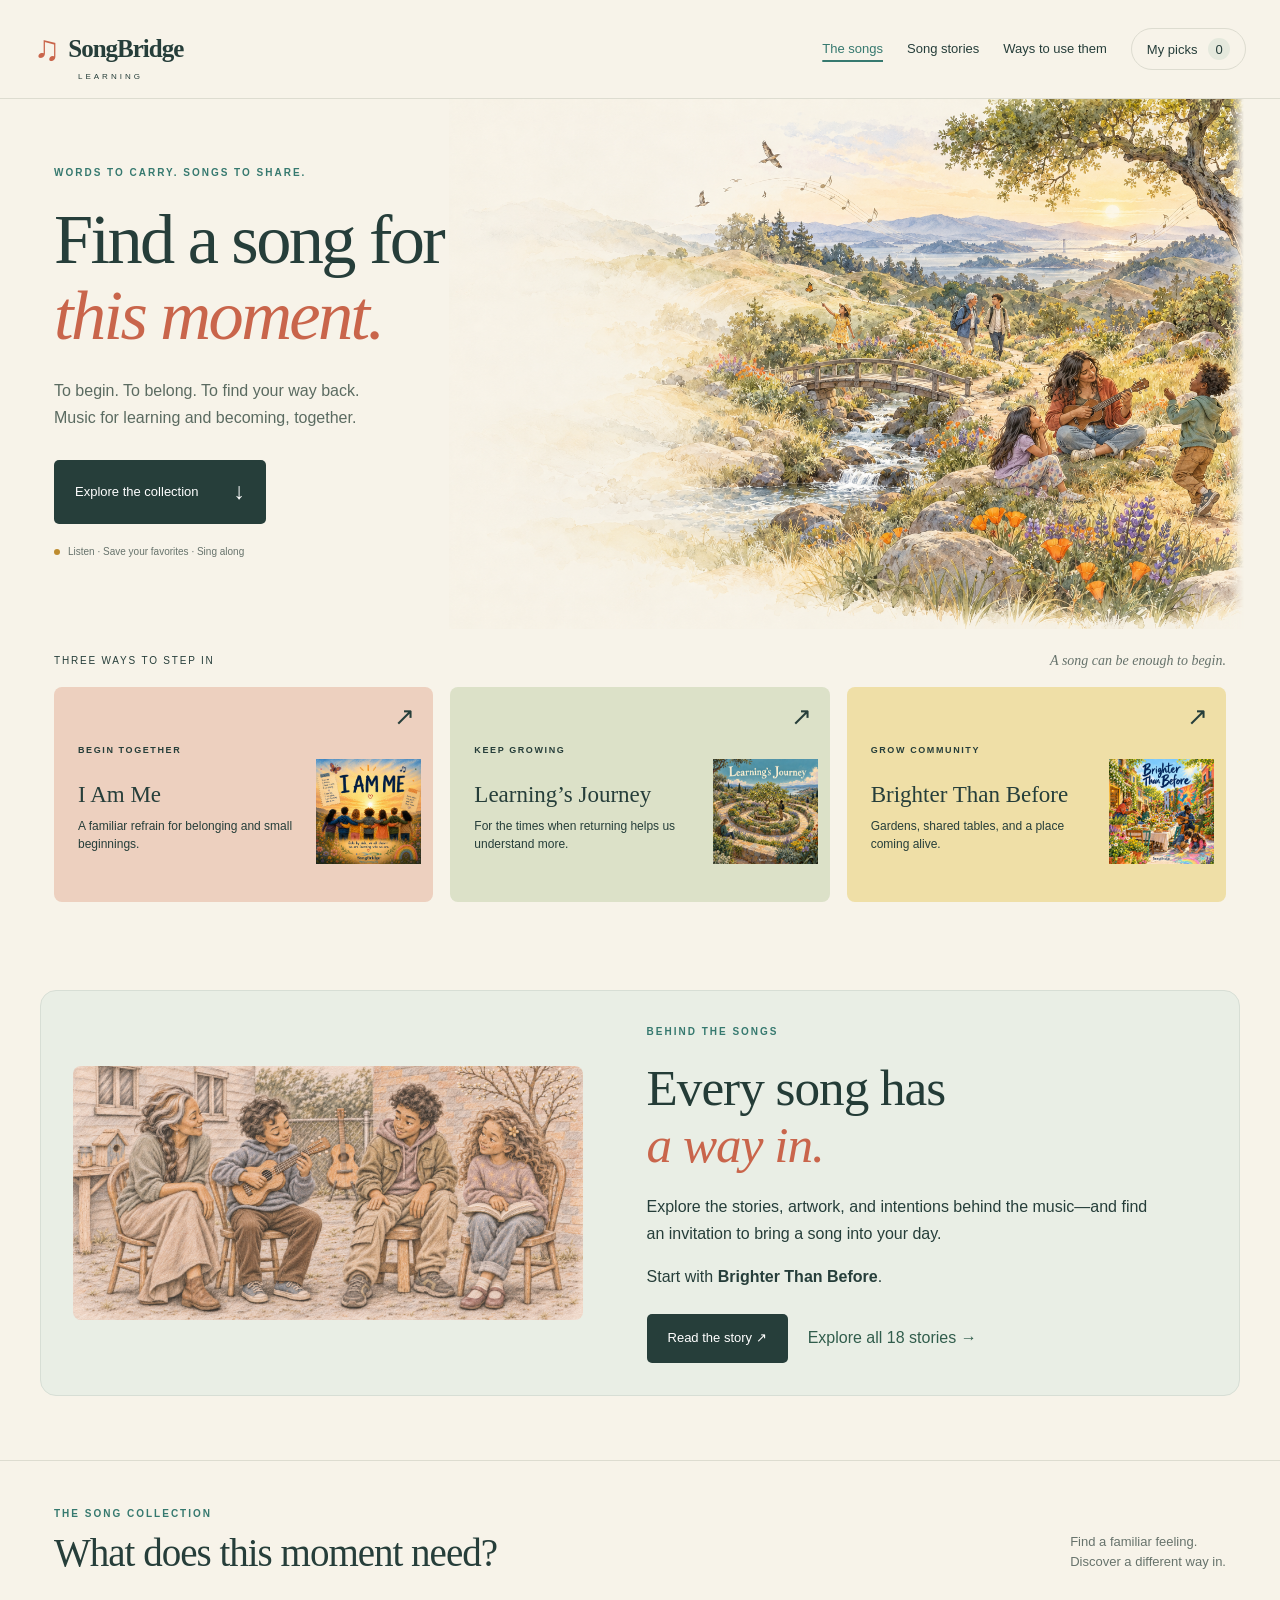
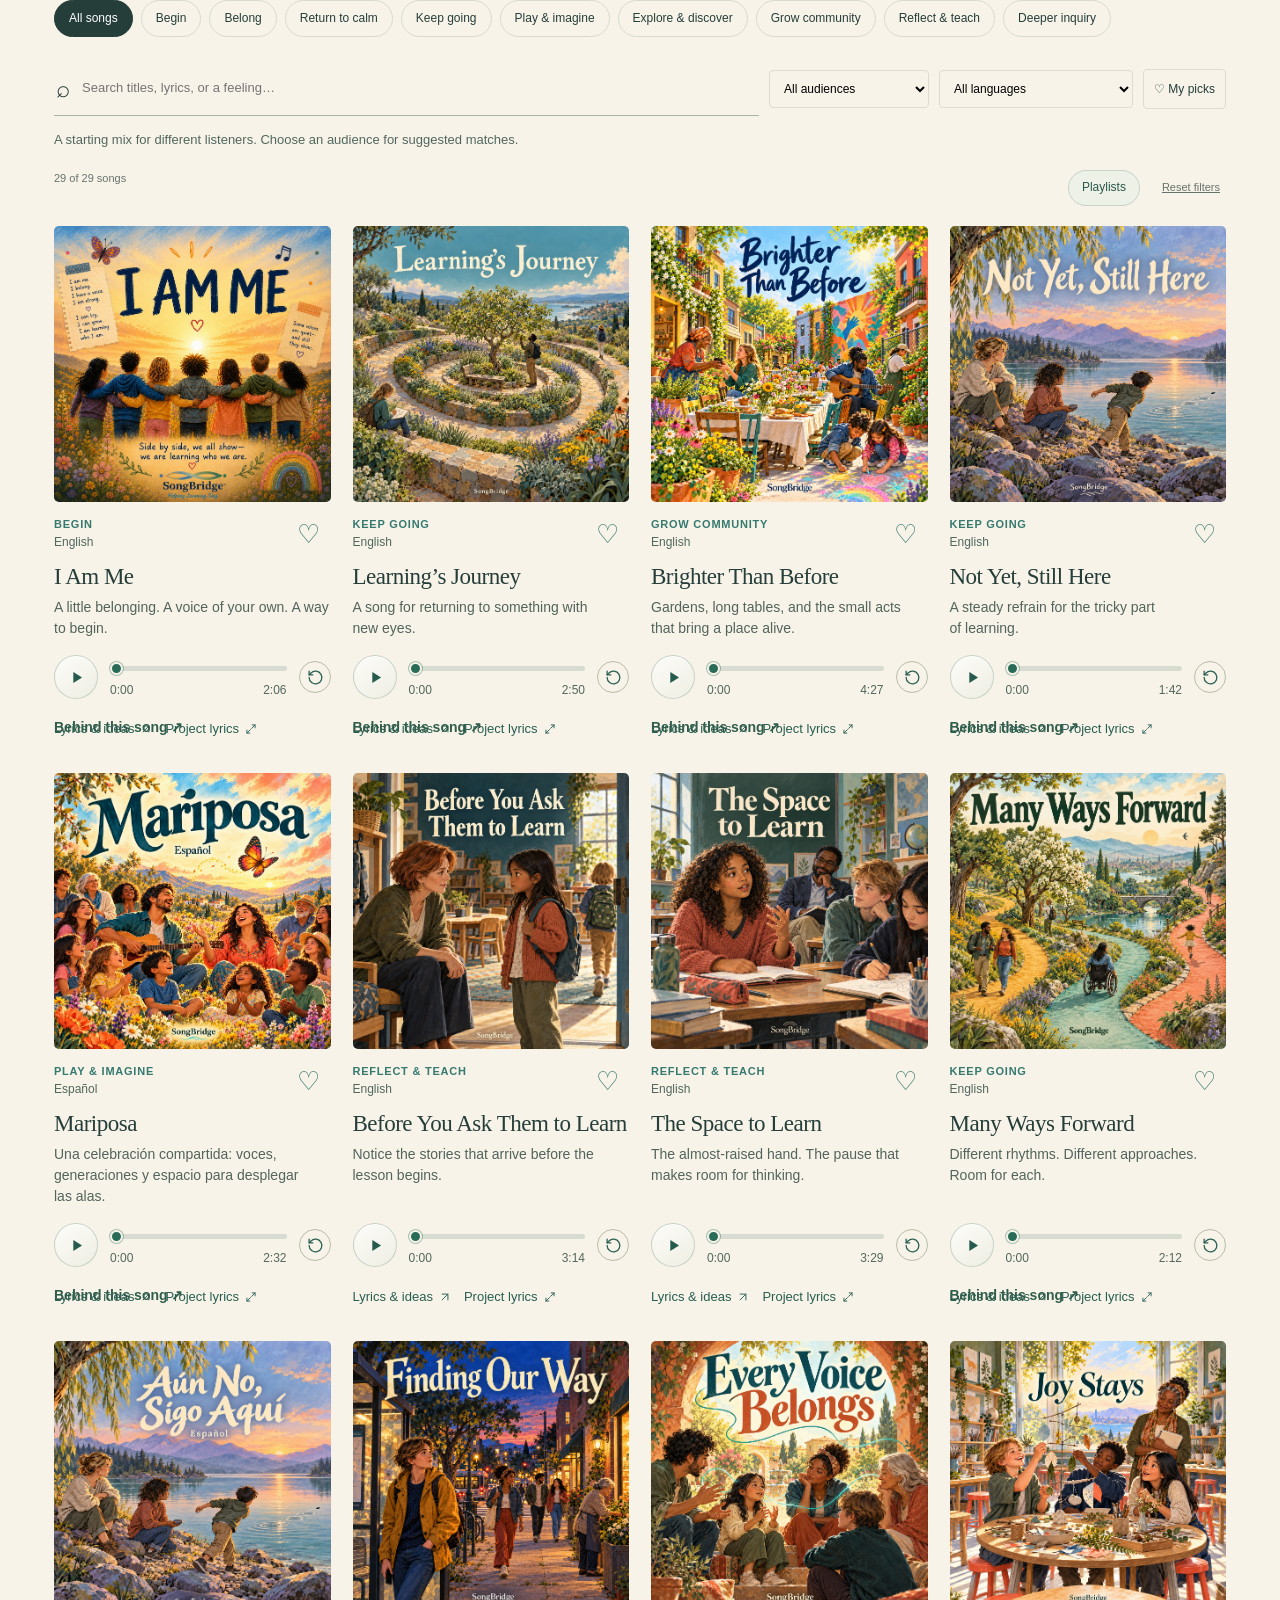
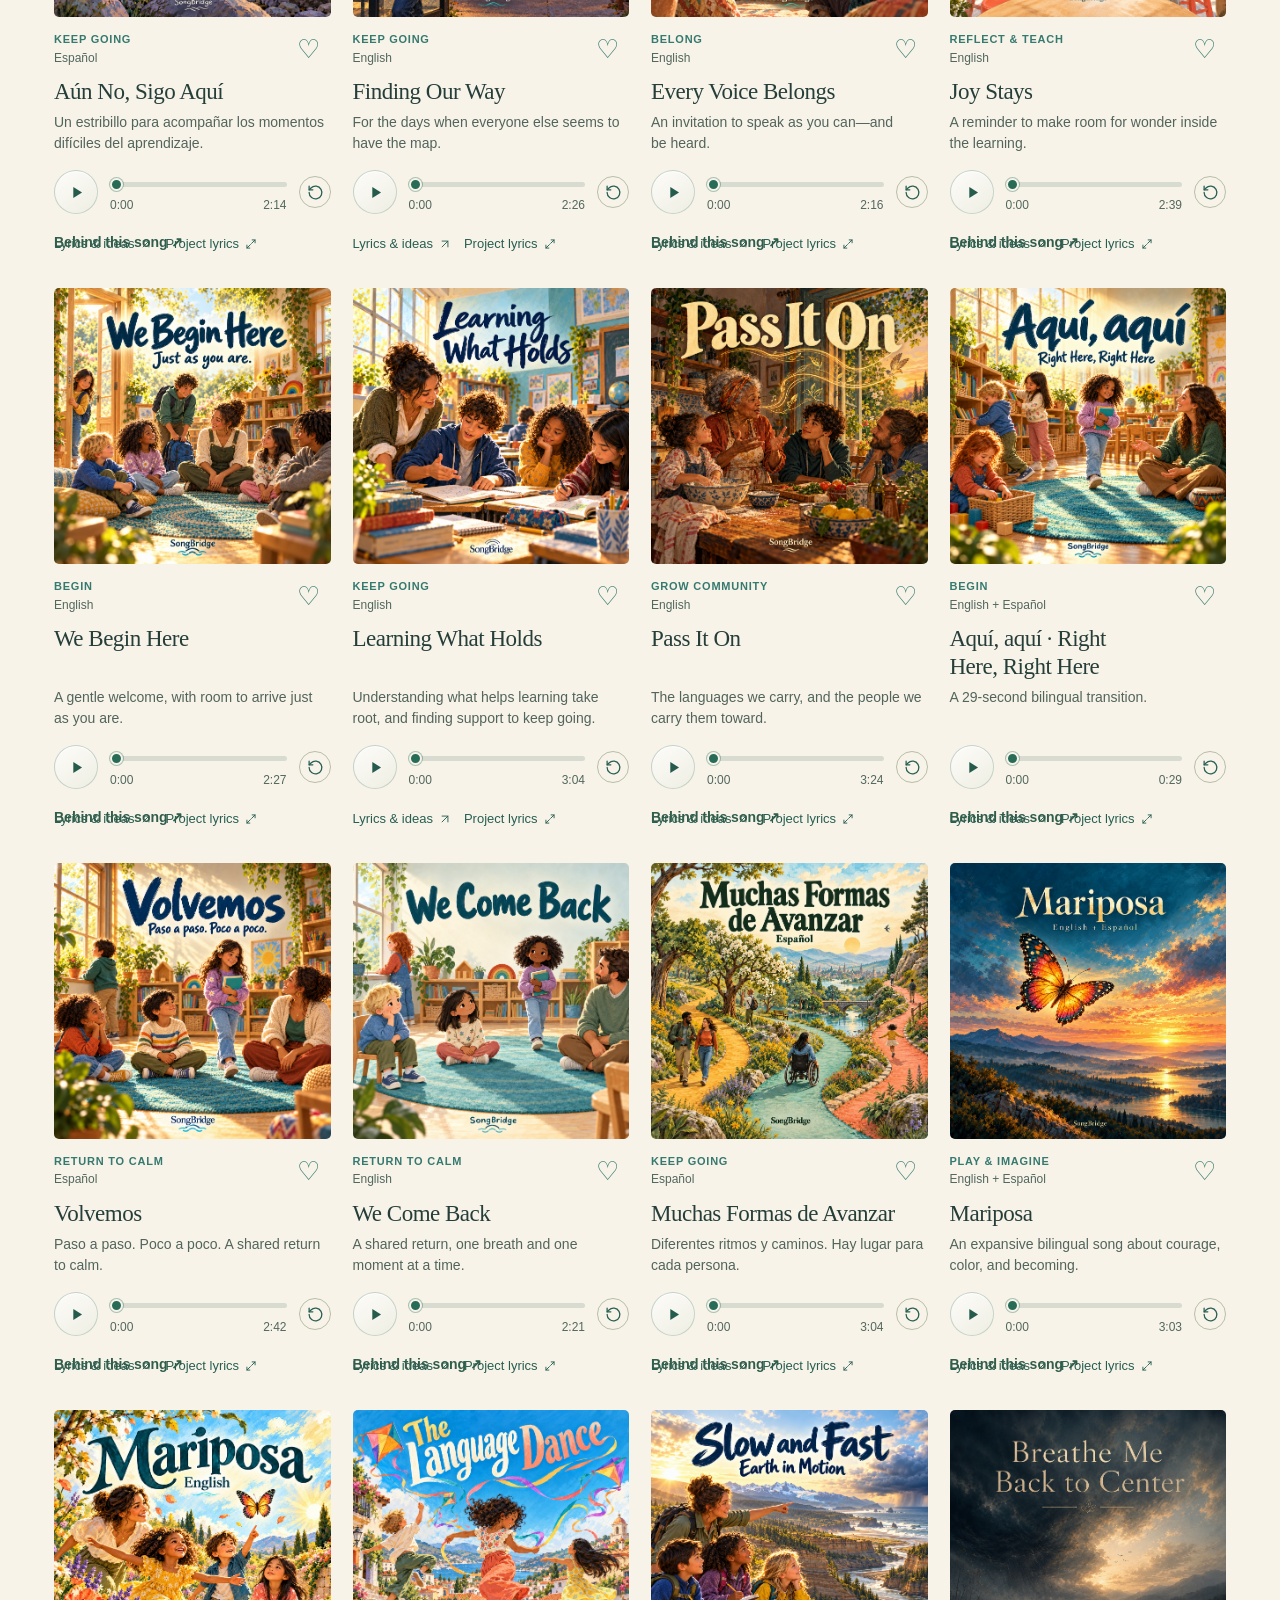
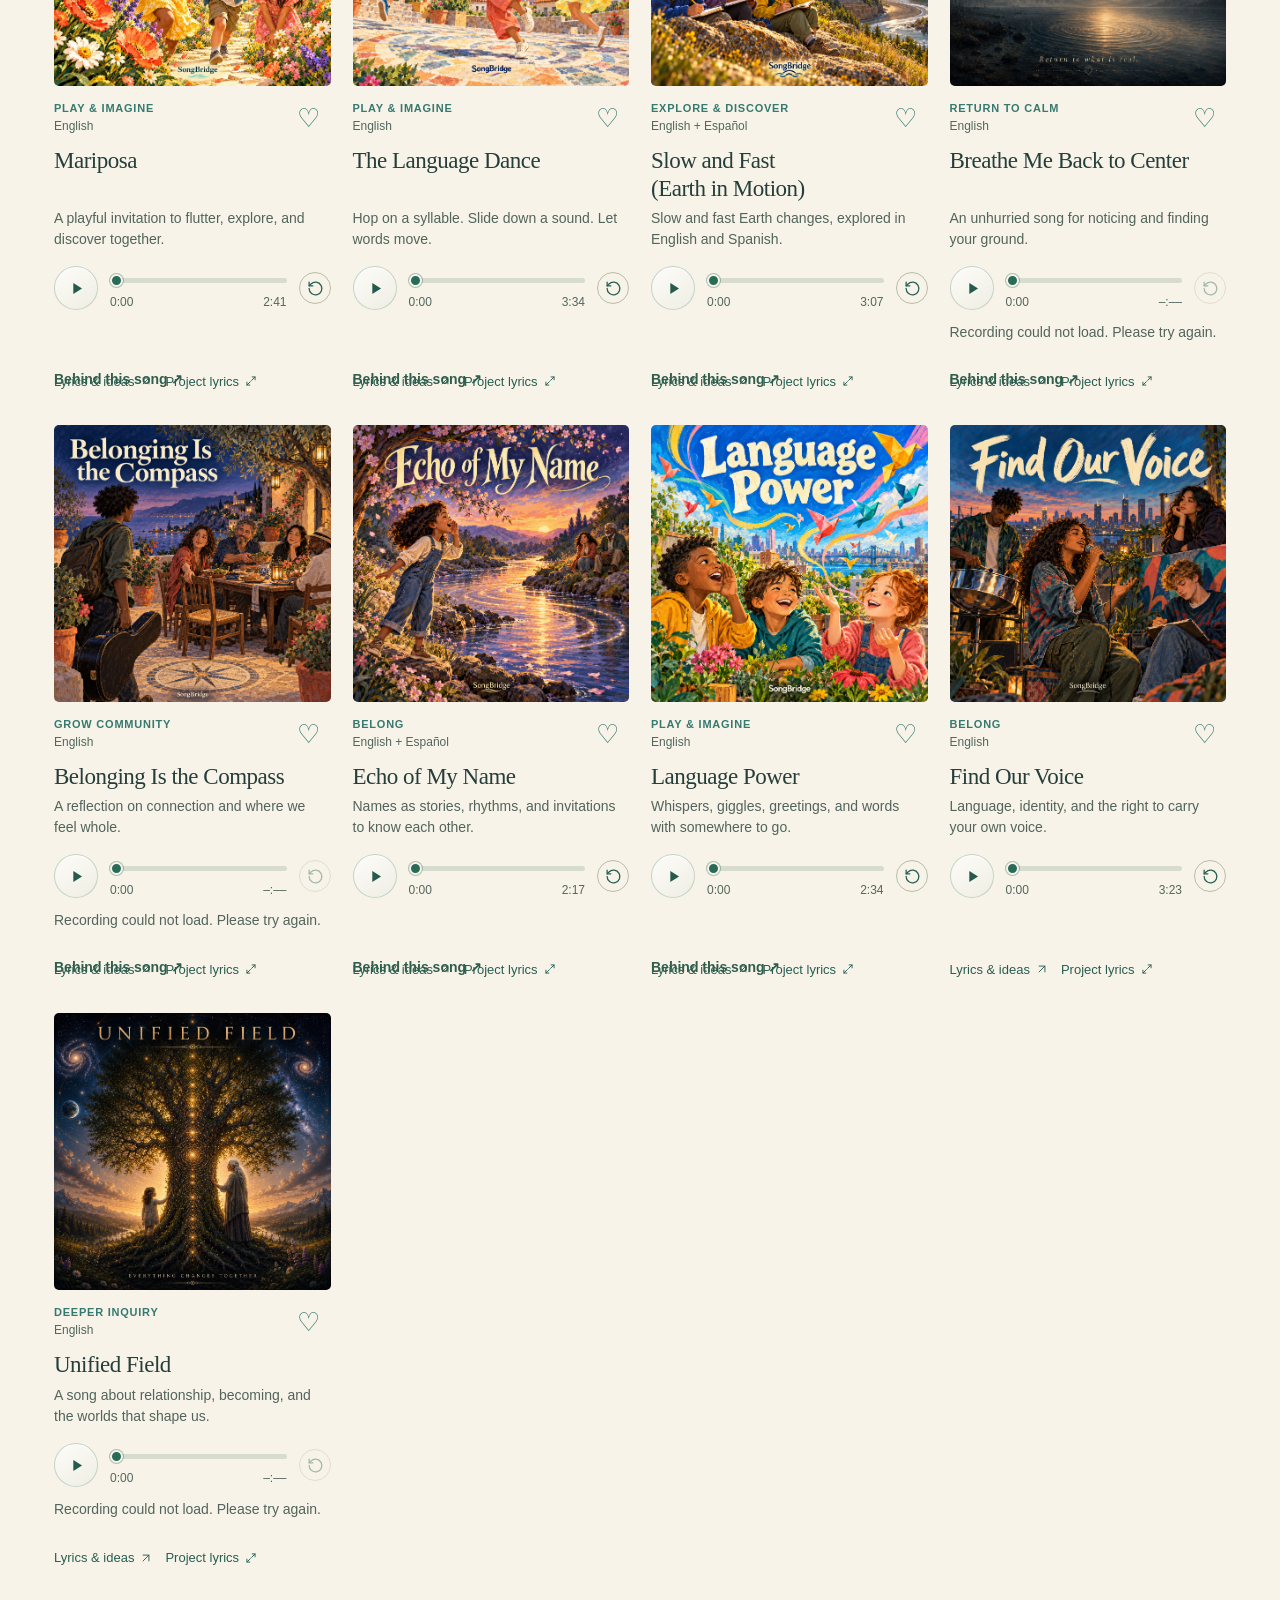
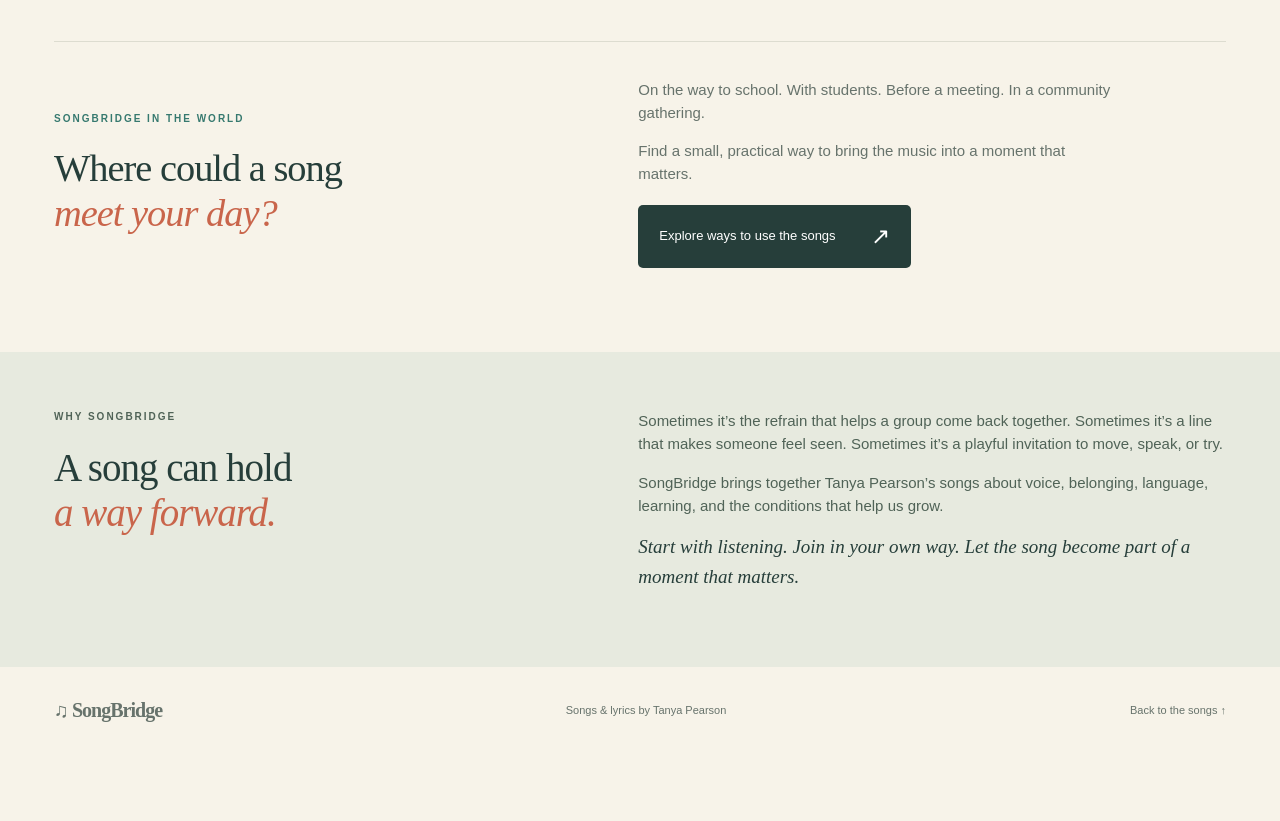
==== commit 086a7a5b: "Add files via upload" ====
--- a/index.html
+++ b/index.html
@@ -1,156 +1,22 @@
 <!doctype html>
-<html lang="en">
-<head>
-<meta charset="utf-8"><meta name="viewport" content="width=device-width,initial-scale=1">
-<meta name="description" content="Illustrated song stories by Tanya Pearson. Read the story, listen to the song, and carry an invitation into your day.">
-<meta name="theme-color" content="#f7f5ef">
-<link rel="icon" href="favicon.ico?v=songbridge-stories-2" sizes="any">
-<link rel="icon" type="image/png" sizes="32x32" href="songbridge-icon-32.png?v=songbridge-stories-2">
-<link rel="apple-touch-icon" sizes="180x180" href="apple-touch-icon.png?v=songbridge-stories-2">
-<meta name="apple-mobile-web-app-title" content="SongBridge Stories">
-<title>Song stories · SongBridge Learning</title><link rel="canonical" href="https://songbridgelearning.com/stories/">
-<style>
-:root{--paper:#f7f5ef;--ink:#243c37;--text:#35433f;--muted:#64736c;--line:#d7ded5;--green:#315d4c;--sage:#e8eee5;--gold:#a36b36;--white:#fffefa}
-*{box-sizing:border-box}html{scroll-behavior:smooth;scroll-padding-top:108px}body{margin:0;background:var(--paper);color:var(--text);font-family:system-ui,-apple-system,BlinkMacSystemFont,"Segoe UI",sans-serif;font-size:16px;line-height:1.7}h1,h2,h3,p{margin-top:0}h1,h2,h3{color:var(--ink)}h1,h2{font-family:Georgia,"Times New Roman",serif;font-weight:normal;letter-spacing:-.035em;line-height:1.08}h1{font-size:clamp(42px,5.4vw,76px);max-width:620px;margin-bottom:24px}h2{font-size:clamp(34px,4vw,54px);margin-bottom:16px}h3{font-size:18px;line-height:1.4}a{color:var(--green);text-underline-offset:4px}a:hover{color:#132f26}button,select{font:inherit}button,a,select,summary,audio{touch-action:manipulation}button{cursor:pointer}button:focus-visible,a:focus-visible,select:focus-visible,summary:focus-visible,audio:focus-visible{outline:3px solid #b67a35;outline-offset:5px}button:disabled{opacity:.6;cursor:default}.skip{position:absolute;top:-100px;left:20px;z-index:20;background:white;padding:10px}.skip:focus{top:10px}.wrap{width:min(1160px,calc(100% - 64px));margin:auto}.topbar{position:sticky;top:0;z-index:10;background:rgba(247,245,239,.97);border-bottom:1px solid var(--line)}.bar-inner{min-height:78px;display:flex;align-items:center;justify-content:space-between;gap:22px}.brand{display:flex;align-items:center;gap:12px;color:var(--ink);text-decoration:none;line-height:1.05}.brand strong{font-family:Georgia,serif;font-size:27px;font-weight:normal;letter-spacing:-1px}.brand small{display:block;font-size:10px;letter-spacing:.18em;text-transform:uppercase;margin-top:8px}.brandmark{width:34px;height:34px;object-fit:contain;display:block;flex-shrink:0}.top-actions{display:flex;gap:18px;align-items:center}.top-actions a{font-size:13px;text-decoration:none}.jump-label{font-size:12px;color:var(--muted)}select{max-width:230px;padding:9px 32px 9px 12px;border:1px solid var(--line);border-radius:6px;color:var(--ink);background:var(--white);font-size:14px}.hero{display:grid;grid-template-columns:1fr 1.07fr;gap:28px;align-items:center;padding:65px 0 45px}.eyebrow{font-size:11px;text-transform:uppercase;letter-spacing:.19em;color:var(--gold);font-weight:700;margin-bottom:18px}.hero p{font-size:17px;max-width:540px;line-height:1.7}.hero .byline{font-size:13px;color:var(--muted);margin:24px 0 28px}.hero-art{width:100%;height:auto;display:block;border-radius:4px}.primary,.soft-button{display:inline-flex;align-items:center;justify-content:center;gap:10px;text-decoration:none;border-radius:5px;padding:11px 18px;font-weight:600;font-size:14px;border:1px solid transparent;line-height:1.5}.primary{background:var(--green);color:white}.primary:hover{background:#244737;color:white}.soft-button{background:transparent;border-color:var(--line);color:var(--green)}.soft-button:hover{background:var(--sage)}.intro-links{display:flex;gap:12px;flex-wrap:wrap}.collection{padding:30px 0 65px}.section-title{display:flex;align-items:baseline;justify-content:space-between;gap:20px;margin-bottom:24px}.section-title h2{font-size:30px;margin:0}.section-title p{font-size:13px;color:var(--muted);margin:0}.song-grid{display:grid;grid-template-columns:repeat(3,1fr);gap:22px}.song-card{display:flex;align-items:center;gap:15px;padding:16px 0;border-top:1px solid var(--line);text-decoration:none;color:var(--ink)}.song-card img{width:92px;height:92px;object-fit:cover;border-radius:3px}.song-card img.wide-thumb{object-fit:contain;background:#eee9df}.song-card h3{font-family:Georgia,serif;font-size:21px;font-weight:normal;margin:0 0 6px}.song-card p{font-size:12px;line-height:1.5;color:var(--muted);margin:0}.song-card:hover h3{text-decoration:underline;text-underline-offset:4px}.song-card .num{font-size:10px;color:var(--gold);letter-spacing:.1em}.story{padding:70px 0 78px;border-top:1px solid var(--line)}.story-top{max-width:880px;margin:0 auto 32px}.story-top .eyebrow{margin-bottom:12px}.deck{font-family:Georgia,serif;font-size:22px;line-height:1.4;margin-bottom:22px;color:#58685f}.intro{font-size:18px;line-height:1.8}.story-layout{display:grid;grid-template-columns:minmax(0,.9fr) minmax(0,1.2fr);gap:50px;align-items:start}.art-column{position:sticky;top:110px}.art-column img{width:100%;height:auto;display:block;border-radius:3px}.wide .story-layout{grid-template-columns:1fr}.wide .art-column{position:static;max-width:100%;margin:0 auto}.wide .art-column img{max-height:550px;object-fit:contain}.wide .story-copy{max-width:780px;margin:0 auto;width:100%}.story-copy p{font-size:17px;line-height:1.85;margin-bottom:22px}.player{background:#edf1e9;padding:22px 24px;border-radius:7px;margin:25px 0 21px}.player-label{display:flex;align-items:baseline;justify-content:space-between;gap:15px;margin-bottom:13px}.player-label h3{font-size:16px;margin:0}.track-label{font-size:12px;color:var(--muted)}.language-choices{display:flex;gap:8px;flex-wrap:wrap;margin-bottom:14px}.language-choices button{padding:7px 12px;background:transparent;border:1px solid #aabbaa;border-radius:30px;font-size:12px;color:var(--green);font-weight:600}.language-choices button[aria-pressed=true]{background:var(--green);color:white;border-color:var(--green)}audio{display:block;width:100%;height:46px}.audio-error{font-size:13px!important;line-height:1.5!important;margin:12px 0 0!important}.player-links{display:flex;gap:20px;flex-wrap:wrap;font-size:12px;margin-top:12px}.player-links a{color:#476352}.lyrics{margin:18px 0;border-top:1px solid var(--line);border-bottom:1px solid var(--line)}summary{cursor:pointer;padding:13px 0;color:var(--green);font-weight:600;font-size:14px}.lyrics-text{white-space:pre-wrap;font-family:Georgia,serif;font-size:17px;line-height:1.8;padding:8px 0 22px;max-height:470px;overflow:auto}.invitation{margin-top:28px}.invitation h3{font-size:15px;font-weight:600}.invitation p{font-size:16px}.question{font-family:Georgia,serif;font-style:italic;font-size:23px!important;line-height:1.5!important;color:var(--green);margin:24px 0 30px!important}.story-tools{display:flex;gap:20px;align-items:center;flex-wrap:wrap;font-size:13px}.copy-intro{border:0;background:none;color:var(--green);padding:0;text-decoration:underline;text-underline-offset:4px;font-size:13px}.story-tools a{font-size:13px}.copy-status{font-size:12px;color:var(--muted);min-height:20px;display:block;margin-top:8px}.how{background:#e9eee5;padding:65px 0}.how-grid{display:grid;grid-template-columns:.8fr 1.2fr;gap:60px}.how h2{font-size:36px}.how p{font-size:16px}.steps{display:grid;grid-template-columns:1fr 1fr;gap:22px 32px}.step h3{font-family:Georgia,serif;font-size:21px;font-weight:normal;margin-bottom:8px}.step p{font-size:14px;line-height:1.7;margin:0}.closing{padding:56px 0;display:flex;align-items:center;justify-content:space-between;gap:36px}.closing h2{font-size:29px;margin-bottom:14px}.closing p{font-size:14px;color:var(--muted);margin:0;max-width:570px}.download-note{font-size:12px!important;margin-top:11px!important}.footer{padding:25px 0;border-top:1px solid var(--line);font-size:12px;color:var(--muted)}.footer .wrap{display:flex;justify-content:space-between;gap:20px;flex-wrap:wrap}.new-badge{font:600 10px system-ui,sans-serif;color:var(--green);background:var(--sage);padding:3px 7px;border-radius:10px;margin-left:7px;letter-spacing:.03em}.print-only{display:none}
-.recording-choices{margin-top:20px}.recording-choices h3{font-size:13px;margin:0 0 10px}.cover-options{display:grid;grid-template-columns:repeat(2,minmax(0,1fr));gap:12px}.cover-options.three{grid-template-columns:repeat(3,minmax(0,1fr))}.cover-choice{padding:8px;border:2px solid transparent;border-radius:6px;background:#efede6;text-align:left;color:var(--ink);min-width:0}.cover-choice:hover{background:var(--sage)}.cover-choice[aria-pressed=true]{border-color:var(--green);background:#e4ecdf}.art-column .cover-choice img{width:100%;aspect-ratio:1;object-fit:contain;height:auto;border-radius:2px}.cover-choice .choice-language{display:block;font-size:11px;font-weight:700;line-height:1.4;margin:8px 0 3px;color:var(--green)}.cover-choice .choice-title{display:block;font-family:Georgia,serif;font-size:15px;line-height:1.25}.choice-status{display:block;font-size:10px;line-height:1.3;margin-top:7px;color:var(--green)}.art-caption{font-size:13px;line-height:1.5;color:var(--muted);margin:10px 0 0}.track-title{font-family:Georgia,serif;font-size:21px!important;line-height:1.25!important;margin:0 0 14px!important}.recording-hint{font-size:12px!important;line-height:1.5!important;margin:8px 0 0!important;color:var(--muted)}.card-art{display:flex;flex:0 0 auto;gap:3px;align-items:center}.song-card .card-art.multiple{width:110px;flex-wrap:wrap}.song-card .card-art.multiple img{width:52px;height:52px;object-fit:contain;background:#eee9df}.song-card .card-art.multiple.three img{width:34px;height:48px}.edition-note{font-size:12px;color:var(--muted);margin-top:8px}
-@media(max-width:600px){.cover-options{gap:9px}.cover-choice{padding:6px}.cover-choice .choice-title{font-size:14px}.art-column{max-width:420px}.song-card .card-art.multiple{width:88px}.song-card .card-art.multiple img{width:42px;height:54px}.song-card .card-art.multiple.three img{width:27px;height:45px}}
-@media print{.recording-choices{display:none!important}.art-caption{font-size:9pt}}
-@media(max-width:900px){.wrap{width:calc(100% - 40px)}.top-actions a{display:none}.hero{grid-template-columns:1fr 1fr;padding-top:40px;gap:10px}.hero p{font-size:15px}h1{font-size:48px}.song-grid{grid-template-columns:1fr 1fr}.story-layout{gap:28px;grid-template-columns:.82fr 1.2fr}.story-copy p{font-size:16px}.how-grid{gap:30px;grid-template-columns:1fr}.how-grid>div:first-child{max-width:700px}}
-@media(max-width:600px){html{scroll-padding-top:126px}.wrap{width:calc(100% - 36px)}.bar-inner{min-height:110px;flex-wrap:wrap;gap:10px;padding:13px 0}.brand strong{font-size:23px}.brand small{font-size:9px;margin-top:5px}.brandmark{width:29px;height:29px}.top-actions{width:100%;gap:10px}.jump-label{display:none}select{max-width:none;width:100%;padding:7px 12px}.hero{display:flex;flex-direction:column;gap:25px;padding-top:38px;align-items:stretch}h1{font-size:45px;max-width:400px}.hero p{font-size:16px}.hero .byline{margin:20px 0}.hero-art{max-height:330px;object-fit:contain}.collection{padding-top:10px;padding-bottom:35px}.section-title{display:block}.section-title h2{margin-bottom:10px;font-size:28px}.song-grid{grid-template-columns:1fr;gap:0}.song-card{padding:15px 0}.song-card img{width:76px;height:76px}.song-card h3{font-size:22px}.song-card p{font-size:13px}.story{padding:45px 0 50px}.story-top{margin-bottom:25px}.story h2{font-size:37px}.deck{font-size:21px}.intro{font-size:17px}.story-layout{display:block}.art-column{position:static;max-width:360px;margin:0 auto 28px}.wide .art-column{max-width:none}.wide .art-column img{max-height:none}.story-copy p{font-size:16px;line-height:1.8}.player{padding:18px 15px}.player-label{display:block}.track-label{display:block;margin-top:5px}.language-choices{gap:6px}.language-choices button{font-size:12px;padding:7px 10px}.question{font-size:22px!important}.steps{grid-template-columns:1fr}.how{padding:45px 0}.closing{display:block}.closing>div+div{margin-top:24px}.footer .wrap{display:block}.footer p{margin-bottom:8px}}
-@media(prefers-reduced-motion:reduce){html{scroll-behavior:auto}}
-@media print{body{background:white;font-size:11pt;color:#222}.topbar,.hero-art,.collection,.intro-links,.player audio,.language-choices,.player-links,.story-tools,.copy-status,.how,.closing,.footer,.lyrics{display:none!important}.wrap{width:auto;margin:0}.hero{display:block;padding:0}.hero h1{font-size:30pt}.hero p{font-size:12pt;max-width:none}.story{break-before:page;border:0;padding:0}.story-top{max-width:none;margin-bottom:15px}.story h2{font-size:26pt}.story-layout,.wide .story-layout{display:block}.art-column{position:static;float:left;width:32%;max-width:200px;margin:0 22px 18px 0}.wide .art-column{float:none;width:100%;max-width:none;margin:0 0 20px}.wide .art-column img{max-height:260px;object-fit:contain}.story-copy,.wide .story-copy{max-width:none}.story-copy p,.intro{font-size:11pt;line-height:1.5}.deck{font-size:14pt}.player{background:none;padding:0}.player-label{margin:0}.print-only{display:block;font-size:9pt;overflow-wrap:anywhere}.question{font-size:16pt!important}.invitation{clear:both}.eyebrow{font-size:9pt}@page{margin:.65in}}
-</style>
-</head>
-<body>
-<a href="#main" class="skip">Skip to the stories</a>
-<header class="topbar"><div class="wrap bar-inner"><a class="brand" href="#top" aria-label="SongBridge Song Stories home"><img class="brandmark" src="apple-touch-icon.png?v=songbridge-stories-2" alt="" width="34" height="34"><span><strong>SongBridge</strong><small>Song stories</small></span></a><nav class="top-actions" aria-label="Collection navigation"><a href="#collection">The collection</a><a href="../#collection">All songs</a><label class="jump-label" for="story-jump">Choose a story</label><select id="story-jump" aria-label="Choose a song story"><option value="">Jump to a song…</option></select></nav></div></header>
-<main id="main">
-<section id="top" class="wrap hero"><div><p class="eyebrow">Story · artwork · music</p><h1>The stories<br>behind the songs.</h1><p id="collection-intro"></p><p class="byline">Songs and lyrics by Tanya Pearson<br><span id="edition-note" class="edition-note"></span></p><div class="intro-links"><a class="primary" href="#collection">Explore the stories <span aria-hidden="true">↓</span></a><a class="soft-button" href="../#collection">All SongBridge songs</a></div></div><img id="hero-image" class="hero-art" width="1536" height="1024" alt=""></section>
-<section id="collection" class="wrap collection" aria-labelledby="collection-heading"><div class="section-title"><h2 id="collection-heading">The growing collection</h2><p><span id="collection-count"></span> · <a id="new-stories" href="#collection">Start with the new additions</a></p></div><div id="song-grid" class="song-grid"></div></section>
-<div id="stories" class="wrap"></div>
-
-<section class="wrap closing"><div><h2>Take the collection with you.</h2><p>Print the stories, share a story link, or use “Copy introduction” beside a song to begin a message of your own.</p></div><div><div class="intro-links"><button type="button" class="soft-button" id="print">Print or save PDF</button></div></div></section>
-</main>
-<footer class="footer"><div class="wrap"><p>SongBridge · Songs and lyrics by Tanya Pearson</p><a href="#top">Back to the beginning ↑</a></div></footer>
-<script id="story-data" type="application/json">{"title": "SongBridge Song Stories", "subtitle": "Eighteen introductions combining story, artwork, and music", "author": "Tanya Pearson", "introduction": "I make songs about learning, belonging, language, and what helps people grow together. This collection brings a few of those songs into conversation with images and the moments they speak to. Each entry offers a way to listen and a question to carry into a classroom, a family, or a community.", "hero": {"image": "assets/songbridge-landscape.png", "alt": "SongBridge landscape artwork showing people making music together beside a stream, a footbridge and winding paths."}, "collection_url": "https://songbridgelearning.com/#collection", "stories": [{"id": 7, "title": "Brighter Than Before", "deck": "A song that grew into a story about a shared place", "intro": "The song came first. The picture book grew from it. Its story follows children with an idea, neighbors with something to offer, and a nearly forgotten corner that becomes a place to gather.", "body": "The book is still developing. It draws on my years in schools and communities and my interest in what becomes possible when people have room to contribute. A garden, a long table, or a little music gives people a reason to spend time together. The relationships matter as much as what gets built.\n\nMy hope is that the song and images invite listeners to notice possibilities in a place they already share. The story can continue in someone else's neighborhood, school, or everyday act of welcome.", "use": "Listen with one familiar place in mind. Afterward, talk with someone who shares it about one thing you could offer or begin together.", "invitation": "What could help a place you share feel a little more alive?", "slug": "brighter-than-before", "moment": "Community and shared possibility", "image": "assets/brighter-than-before.png", "alt": "Four people of different ages sit together in a small neighborhood lot, playing ukulele, listening and holding an open book.", "tracks": [{"label": "English", "title": "Brighter Than Before", "audio_url": "https://songbridgelearning.com/audio/brighter-than-before-english.mp3", "lyrics": "Verse 1\n\nChalk dusted fingertips\nSunlight bouncing off the spokes\nTomatoes climbing chain-link fences\nMurals peppering the roads\n\nSomeone tuning up a guitar\nAt the table by the trees\nAnother sketching bigger futures\nOn the back of grocery receipts\n\nAnd the old men by the garden\nLaugh like they have seen this bloom\nEvery small thing leaning upward\nLike the whole street found more room\n\n⸻\n\nPre-Chorus\n\nWhat if\n\nThe places that we share\nCould grow more alive than ever?\n\nWhat if\n\nOrdinary days held\nMore color than survival?\n\n⸻\n\nChorus\n\nBecause\n\nHope grows brighter when it’s carried\nAnd joy moves farther hand to hand\n\nThen\n\nEmpty corners turn to gathering places\nBuilt up by greeting and delight\n\nBecause\n\nPeople shine in different weather\nWhen every voice has room to ring\n\nNow\n\nLook what becomes possible\nWhen a whole town learns to wake big dreams\n\n⸻\n\nVerse 2\n\nLanterns swinging from the market\nPaint beneath the fingernails\nTeenagers leading younger children\nThrough the stories on the rails\n\nSomeone teaching bread and language\nSomeone teaching how to weld\nSomeone planting little orchards\nWhere abandoned concrete held\n\nAnd the woman at the corner\nHands out seedlings wrapped in news\nSays, “Nothing living stays small forever\nOnce enough hands help it through”\n\n⸻\n\nPre-Chorus\n\nWhat if\n\nBelonging felt as natural\nAs sitting in the evening light?\n\nWhat if\n\nPeople lingered long enough\nTo help a whole place come alive?\n\n⸻\n\nChorus\n\nBecause\n\nBeauty grows where it is practiced\nAnd streets remember how to sing\n\nThen\n\nSidewalks bloom with invitation\nWindows open into spring\n\nBecause\n\nYoung hearts carry wild imagination\nAnd older hands remember how\n\nThen\n\nLittle by little\nBlock by block\nSomething brighter starts becoming now\n\n⸻\n\nBridge\n\nNot someday\nNot perfect\nNot after everything is fixed\n\nJust one mural\nOne garden\nOne long table in the sun\n\nAnd another\nAnd another\n\nUntil the air itself feels different\n\nLike a tide turning quietly\nLike a wave no one can stop\nRolling farther than expected\n’Til the dreams begin to wake\n\n⸻\n\nFinal Chorus\n\nBecause\n\nHope grows stronger when it’s shared\nAnd stories travel farther than fear\n\nThen\n\nNeighborhoods become living canvases\nAnd strangers turn familiar here\n\n⸻\n\nOutro\n\nMorning light on open doorways\nPaint and jasmine in the breeze\nEvery small thing leaning upward\nLike the whole street learned to breathe", "image": "assets/brighter-than-before.png", "alt": "Four people of different ages sit together in a small neighborhood lot, playing ukulele, listening and holding an open book.", "song_id": 7}], "collection_url": "https://songbridgelearning.com/#collection", "new": false}, {"id": 0, "title": "I Am Me", "deck": "Belonging in the ordinary moments of a school day", "intro": "Some of a school day's most familiar moments happen between activities: moving chairs, lining up, or getting ready for what comes next. I have used I Am Me in those ordinary transitions with my students.", "body": "I care about the words children hear while they move through the day. This song gives them language for having a voice, belonging, and learning who they are. The lyrics welcome quiet, loud, unsure, and proud feelings.\n\nThe closing words, “Just like this… I begin,” can become a familiar cue for a new activity. I also hope the message travels beyond that routine: a child can bring their own voice and way of being into a shared space. Listening, humming, or joining a few words can each be a way to participate.", "use": "Try the song during a familiar transition. Let the closing line mark the next beginning, then notice which words children choose to carry with them.", "invitation": "What helps you feel that you can be yourself here?", "slug": "i-am-me", "moment": "Identity and everyday belonging", "image": "assets/i-am-me.jpeg", "alt": "I Am Me cover artwork showing children with their arms around one another, facing a warm sky.", "tracks": [{"label": "English", "title": "I Am Me", "audio_url": "https://songbridgelearning.com/audio/i-am-me-english.mp3", "lyrics": "Chorus\n\nI am me—\nI belong.\nI have a voice—\nI am strong.\n\nI can try,\nI can grow—\nI am learning\nwho I am.\n\n⸻\n\nVerse 1\n\nSome days I feel quiet,\nsome days I feel loud,\nsome days I feel unsure,\nsome days I feel proud.\n\nAll of me is welcome,\nevery part I bring—\nI don’t have to hide it,\nI can be seen.\n\n⸻\n\nChorus\n\nI am me—\nI belong.\nI have a voice—\nI am strong.\n\nI can try,\nI can grow—\nI am learning\nwho I am.\n\n⸻\n\nVerse 2\n\nMy voice doesn’t have to\nsound like someone else,\nI can speak in my way,\nI can be myself.\n\nEvery word I’m finding,\nevery step I take—\nis part of my story,\npart of what I make.\n\n⸻\n\nBridge\n\nSome voices come fast,\nsome voices take time.\nSome voices are quiet—\nand still they shine.\n\n⸻\n\nFinal Chorus\n\nI am me—\nI belong.\nI have a voice—\nI am strong.\n\nSide by side,\nwe all show—\nwe are learning\nwho we are.\n\n⸻\n\nOutro (soft)\n\nJust like this…\nI begin.", "image": "assets/i-am-me.jpeg", "alt": "I Am Me cover artwork showing children with their arms around one another, facing a warm sky.", "song_id": 0}], "collection_url": "https://songbridgelearning.com/#collection", "new": false}, {"id": 1, "title": "Not Yet, Still Here", "deck": "Company for the unfinished part of learning", "intro": "A task can still be unfinished when a learner has already given it a great deal of effort. Frustration, uncertainty, and needing more time are part of learning. I want there to be room for those experiences, too.", "body": "I think of this song alongside I Am Me. One offers words for identity and belonging; the other carries that sense of worth into a moment of struggle. Being successful immediately is not a condition for belonging.\n\nThe refrain offers something small to join: “I'm still here.” There is space in the song to rest, breathe, and consider another attempt. The song offers a way to pause, settle after frustration, and return to learning when ready. The Spanish companion, Aún No, Sigo Aquí, carries that invitation in another language.", "use": "Offer the refrain during a challenging learning moment. Leave time afterward to choose what would help next: a pause, some support, or another attempt.", "invitation": "What would make the next small attempt more possible?", "slug": "not-yet-still-here", "moment": "Struggle and reengagement", "image": "assets/not-yet-still-here.jpg", "alt": "Not Yet, Still Here cover artwork showing children and an adult near the edge of a lake beneath a willow tree.", "tracks": [{"label": "English", "title": "Not Yet, Still Here", "audio_url": "https://songbridgelearning.com/audio/not-yet-still-here-english.mp3", "lyrics": "[Intro]\n\nNot yet…\nstill here…\n\n[Chorus]\n\nNot yet—\nI’m still here.\nNot done—\nI’m still here.\n\nTake a breath—\nI’m still here.\nTry again—\nI’m still here.\n\n[Verse 1]\n\nThis part’s tricky,\nI can feel—\nSomething wobbly,\nSomething real.\n\nI don’t have it—\nThat’s okay—\nI’m still in it,\nI can stay.\n\n[Chorus]\n\nNot yet—\nI’m still here.\nNot done—\nI’m still here.\n\nBreath by breath—\nI’m still here.\nStep by step—\nI’m still here.\n\n[Verse 2]\n\nSome go faster,\nSome go slow,\nSome just need\nMore time to know.\n\nI don’t have to\nGet it now—\nI can learn it,\nI know how.\n\n[Bridge]\n\nHands can rest…\nEyes can see…\nNothing’s wrong…\nWith being me…\n\n[Final Chorus]\n\nNot yet—\nwe’re still here.\nNot done—\nwe’re still here.\n\nSide by side—\nwe’re still here.\nWe can try—\nwe’re still here.\n\n[Outro]\n\nNot yet…\nstill here.", "image": "assets/not-yet-still-here.jpg", "alt": "English cover for Not Yet, Still Here: children and an adult near a lake beneath a willow tree.", "song_id": 1}, {"label": "Español", "title": "Aún No, Sigo Aquí", "audio_url": "https://songbridgelearning.com/audio/aun-no-sigo-aqui-spanish.mp3", "lyrics": "[Intro]\n\nAún no…\nsigo aquí…\n\n[Chorus]\n\nAún no—\nsigo aquí.\nNo es el final—\nsigo aquí.\n\nTomo aire—\nsigo aquí.\nIntento otra vez—\nsigo aquí.\n\n[Verse 1]\n\nEsta parte\nse siente así—\nun poco incierta,\npero estoy aquí.\n\nNo lo tengo—\nestá bien—\nsigo dentro,\npuedo sostener.\n[Chorus]\n\nAún no—\nsigo aquí.\nNo es el final—\nsigo aquí.\n\nPaso a paso—\nsigo aquí.\nPoco a poco—\nsigo aquí.\n\n[Verse 2]\n\nAlgunos vuelan,\notros van despacio,\nalgunos solo\nnecesitan espacio.\n\nNo hace falta\nllegar ya—\npuedo aprender,\nva a llegar.\n\n[Bridge]\n\nNo hay error…\nen ser así…\npuedo estar…\ny seguir aquí…\n\n[Final Chorus]\n\nAún no—\nseguimos aquí.\nNo es el final—\nseguimos aquí.\n\nLado a lado—\nseguimos aquí.\nPodemos intentar—\nseguimos aquí.\n\n[Outro]\n\nAún no… sigo aquí…\naún no… sigo aquí…\naún no… sigo aquí…\nsigo aquí…\n…sigo aquí…", "image": "assets/aun-no-sigo-aqui.jpg", "alt": "Spanish cover for Aún No, Sigo Aquí: children and an adult beside a lake beneath a willow tree, with the title in Spanish.", "song_id": 20}], "collection_url": "https://songbridgelearning.com/#collection", "new": false}, {"id": 5, "title": "We Come Back and Volvemos", "deck": "A shared way to return after a busy moment", "intro": "Sometimes a room gets loud and a group's rhythm loosens. Some people are ready to return; others need a little more time. We Come Back begins with that familiar moment and offers a refrain people can find together.", "body": "What matters to me here is the quality of the return. The words make room for breathing, resting, and noticing where we are. An adult can join that return alongside children. The invitation belongs to the group.\n\nVolvemos is the Spanish partner. Its repeated “poco a poco” gives the same unhurried intention a different sound. Either song can become familiar through ordinary use, available again when the group needs it. My hope is for a way of coming back that preserves connection and allows people to rejoin at their own pace.", "use": "After a busy moment, offer the refrain and join it yourself. Invite people to find the floor beneath their feet, listen, or echo a few words.", "invitation": "What helps us find our way back together?", "slug": "we-come-back-and-volvemos", "moment": "Returning and reconnecting", "image": "assets/we-come-back-and-volvemos.jpg", "alt": "We Come Back cover artwork showing children and an adult gathering in a classroom with books and plants.", "tracks": [{"label": "English", "title": "We Come Back", "audio_url": "https://songbridgelearning.com/audio/we-come-back-english.mp3", "lyrics": "Take a breath…\nwe come back\n\n[Chorus ]\n\nWe come back—\nWe come back.\nNot all at once—\nJust like that.\nBreath by breath—\nWe come back.\n\n[Verse 1]\n\nWhen the room gets loud\nAnd the rhythm slips,\nWhen the moment scatters\nFrom our fingertips—\n\nWe don’t rush to fix it,\nWe don’t push it through,\nWe find where we are…\nAnd begin from true.\n\n[Chorus ]\n\nWe come back—\nWe come back.\nNot all at once—\nJust like that.\nBreath by breath—\nWe come back.\n\n[Verse 2]\n\nSome are ready now,\nSome need more time,\nSome are finding quiet\nBefore they find a line.\n\nYou don’t have to hurry,\nYou don’t have to prove—\nComing back to center\nIs the strongest move.\n\n[Bridge]\n\nFeet on the floor…\nAir in the chest…\nNothing is broken—\nWe’re just finding rest.\n\n[Final Chorus]\n\nWe come back—\nWe come back.\nTogether now—\nJust like that.\nSide by side—\nWe come back.\n\n[Outro ]\n\nWhenever we need…\nWe come back.", "image": "assets/we-come-back-and-volvemos.jpg", "alt": "English cover for We Come Back: children and an adult gathering on a classroom rug with books and plants.", "song_id": 5}, {"label": "Español", "title": "Volvemos", "audio_url": "https://songbridgelearning.com/audio/volvemos.mp3", "lyrics": "Respira…\nvolvemos…\n\nVolvemos—\nVolvemos.\nNo todo de una—\npoco a poco.\nPaso a paso—\nvolvemos.\n\n[Verso 1]\nCuando el cuarto suena\ny el ritmo se va,\ncuando el momento\nse empieza a soltar—\n\nNo hay que apurarlo,\nno hay que forzar,\nvolvemos a donde\npodemos empezar.\n\n[Coro]\nVolvemos—\nvolvemos.\nNo todo de una—\npoco a poco.\nPaso a paso—\nvolvemos.\n\n[Verso 2]\nAlgunos ya listos,\notros van más lento,\nunos buscan calma\nantes del intento.\n\nNo hay que apurarse,\nno hay que probar,\nvolver al centro\nnos ayuda a estar.\n\n[Bridge]\nPies en el suelo…\naire al entrar…\nnada está roto…\nsolo es descansar…\n\n[Final Chorus]\nVolvemos—\nvolvemos.\nJuntos ahora—\npoco a poco.\nLado a lado—\nvolvemos.\n\n[Outro]\nRespira…\npaso a paso…\nvolvemos…", "image": "assets/volvemos-illustrated.png", "alt": "Spanish cover for Volvemos: children and an adult gathering on a classroom rug in warm window light, with the words Paso a paso. Poco a poco.", "song_id": 25}], "collection_url": "https://songbridgelearning.com/#collection", "new": false}, {"id": 2, "title": "Mariposa", "deck": "Movement and language with room to become", "intro": "Mariposa has been part of very everyday classroom life for me. The Spanish version was one of the songs my students and I used for cleaning up after project time. Its movement and energy could accompany the shift into what came next.", "body": "I am also developing a bilingual picture book about change and becoming. The songs and artwork offer different ways into that world: through color, movement, language, and the image of a butterfly finding its way.\n\nThere are English, Spanish, and bilingual recordings, each with its own expression. I hope listeners find room for their own gestures and imagination. A small movement, a quiet moment of watching, or a whole-body flutter can all belong. These movements can work in classrooms, at home, or in a shared creative space.", "use": "Choose a recording and make room to move. Invite each person to invent a gesture, color, or movement that feels like their own.", "invitation": "What would your own way of spreading your wings look like?", "slug": "mariposa", "moment": "Imagination and becoming", "image": "assets/mariposa.jpg", "alt": "Mariposa bilingual cover artwork showing a monarch butterfly above a luminous landscape.", "tracks": [{"label": "English + Español", "title": "Mariposa", "audio_url": "https://songbridgelearning.com/audio/mariposa-bilingual.mp3", "lyrics": "There’s a whisper in your footsteps,\nA soft light in how you rise.\nEvery dream inside your ribcage\nKnows the rhythm of the skies.\n\nWhen the world begins to open,\nAnd your courage starts to shine,\nSpread your wings into becoming\n\nEvery moment is your time.\n\nMariposa—¡brillas así!\nLibre y radiante dentro de ti.\n\nAbre tus alas, déjate ir,\nNaciste fuerte para subir.\n\nHay un canto en tu camino,\nUna fuerza en tu latir,\nCuando el viento te susurra,\nSabes bien a dónde ir.\n\nMariposa—¡brillas así!\nLibre y radiante dentro de ti.\n\nCada paso, cada intento,\nVa contando tu sentir.\n\nButterfly—oh can’t you see?\nLight is blooming where your heart wants to be.\n\nLet your colors rise and flow,\nYou were made to lift and glow.\n\nMariposa!\nFly so free!\n\nMariposa!\nShine in me!\n\nBrilla, brilla!\nShine in me!\n\nSiente el viento…\nLet it rise…\n\nAbre alas…\nClaim the skies!\n\nWhen the mountains feel too heavy,\nAnd the world feels far and wide…\n\nRecuerda, niña mariposa,\nTu luz vive en cada paso que das.\n\nYour becoming is a sunrise—\nLet it warm you as you grow.\n\nCada sueño que te llama\nTe recuerda quién tú sos.\n\nMariposa—¡brillas así!\n\nMariposa—¡brillas así!\nButterfly, you’re rising free.\n\nLibre y radiante dentro de ti,\nEvery color finding who to be.\n\nAbre tus alas, déjate ir,\nLet your brave heart carry you higher.\n\nNaciste fuerte para subir,\nYou were born a dancing fire.\n\nHey-hey-ho… hoo-hey…\nSiente el viento… fly today…\nHey-hey-ho… hoo-hey…\nMariposa—find your way…", "image": "assets/mariposa.jpg", "alt": "Bilingual Mariposa cover: a monarch butterfly above mountains and a lake at sunset.", "song_id": 2}, {"label": "Español", "title": "Mariposa", "audio_url": "https://songbridgelearning.com/audio/mariposa-spanish.mp3", "lyrics": "Chispa fiel, luz pequeñita,\nYa despiertas… ya cerquita.\nCon tus alas al latir,\nSiente cómo vas a abrir.\n\nEscucha—\n¡ju-ju-hey!\nSiente—\n¡hey-hey-ho!\n\nMariposa—¡vuela al sol!\nGira en el aire con tu color.\nRíe con el viento, juega al volar,\nMuestra al mundo tu brillar.\n\nMariposa—¡brillas así!\nLibre y radiante dentro de ti.\nAbre tus alas, déjate ir,\nNaciste fuerte para subir.\n\nSalta al viento, toca la flor,\nNo eres pequeña—crece tu valor.\nCada giro, cada vaivén,\nDice al mundo: “Yo también.”\n\nEscucha—\n¡ju-ju-hey!\nSiente—\n¡hey-hey-ho!\n\nMariposa—¡vuela al sol!\nGira en el aire con tu color.\nRíe con el viento, juega al volar,\nHecha para cielo y mar.\n\nSube el cerro,\ncruza el río,\nabre alas\ncon tu brío.\n\nCada curva,\ncada acción,\nva diciendo\ntu canción.\n\nMariposa—vuela al sol,\nbrilla en tu propio resplandor.\nCada tono, cada latir,\ncuenta historias de tu sentir.\n\nMariposa—ríe al subir,\nlibre, salvaje, ¡sí, por ti!\nVuela alto, vuela feliz—\ntú naciste para ser así.", "image": "assets/mariposa-espanol.jpg", "alt": "Spanish Mariposa cover: adults and children singing together among flowers while a man plays guitar.", "song_id": 21}, {"label": "English", "title": "Mariposa", "audio_url": "https://songbridgelearning.com/audio/mariposa-english.mp3", "lyrics": "Little spark, little light,\nWaking up, taking flight,\nTiny wings by your side,\nFeel the flutter rise inside!\n\nListen—\nhoo-hoo-hey!\nFeel it—\nhey-hey-ho!\n\nMariposa—fly, little one,\nTwirl in the air, spin in the sun!\nLaugh with the breeze, dance with the sky,\nShow the world you’re ready to fly!\n\nMariposa—bright as can be,\nColors that shimmer wild and free!\nOpen your wings—let your heart try,\nYou were made to lift and rise!\n\nSkip the wind, hop the stone,\nYou’re not small—you’ve grown and grown!\nEvery flap, every glide,\nTells the world you’ve got your stride!\n\nHear it—\nhoo-hoo-hey!\nFeel it—\nhey-hey-ho!\n\nMariposa—fly, little one,\nTwirl in the air, spin in the sun!\nLaugh with the breeze, dance with the sky,\nYou were made for flying high!\n\nUp the hill,\n’Cross the stream,\nLift your wings—\nChase your dream.\n\nEvery swirl,\nEvery turn,\nTeaches you\nWhat you can learn.\n\nMariposa—fly, little one,\nShine in the light you’ve become!\nEvery color tells your story,\nEvery heartbeat sings your glory.\n\nMariposa—laugh as you rise,\nFill the air with your surprise!\nFlutter bright, so wild and free—\nYou’re exactly meant to be.", "image": "assets/mariposa-english.jpg", "alt": "English Mariposa cover: adults and children moving and playing among wildflowers and butterflies.", "song_id": 22}], "collection_url": "https://songbridgelearning.com/#collection", "new": false}, {"id": 26, "title": "We Begin Here", "deck": "A welcome that leaves room for different ways of arriving", "intro": "People arrive carrying different kinds of mornings. Some are ready to speak; some want to listen or watch first. There are stories we may never know. We Begin Here opens a gathering with room for those differences.", "body": "The welcome I want to offer is in the words “just as you are.” A shared beginning can include people who enter at different paces. The song gives us a refrain to return to while leaving space for the person beside us.\n\nIt can open a class, a morning meeting, or another gathering. It can also offer a fresh beginning partway through the day. I hope the words become part of how people welcome one another: with time to arrive, choices about how to participate, and a sense that there is a place for them.", "use": "Play the song as a gathering begins. Offer listening, watching, or joining in as equally welcome ways to enter, then move into the shared activity.", "invitation": "How could we make this beginning welcoming for someone arriving differently?", "slug": "we-begin-here", "moment": "Welcome and new beginnings", "image": "assets/we-begin-here.png", "alt": "We Begin Here cover artwork showing children and an adult gathering on a classroom rug in warm light.", "tracks": [{"label": "English", "title": "We Begin Here", "audio_url": "https://songbridgelearning.com/audio/we-begin-here.mp3", "lyrics": "Right here…\nwe begin here.\n\nWe begin here—\nbegin here… begin here…\n\nNot all at once—\n\njust as you are…\n\nStep by step—\nwe begin here.\n\n[Verse 1]\nSome come ready,\nSome arrive slow,\nSome bring stories\nWe may never know.\n\nYou don’t have to change\nTo belong right now—\nJust bring your whole self,\nWe’ll show you how.\n\n[Chorus ]\nWe begin here—\nbegin here…\nNot all at once—\njust as you are…\nBreath by breath—\nwe begin here.\n\n[Verse 2]\nSome will listen,\nSome will try,\nSome will watch\nBefore they reply.\n\nThere’s no one way\nTo step inside—\nEvery path\nIs welcome to arrive.\n\n[Bridge ]\nFeet on the ground…\nAir moving through…\nNothing to prove—\nJust becoming you…\n\n[Final Chorus ]\nWe begin here—\ntogether now…\nSide by side—\njust as we are…\nStep by step—\nwe begin here.\n\n[Outro ]\nWhenever we need…\nwe begin here.", "image": "assets/we-begin-here.png", "alt": "We Begin Here cover artwork showing children and an adult gathering on a classroom rug in warm light.", "song_id": 26}], "collection_url": "https://songbridgelearning.com/#collection", "new": false}, {"id": 27, "title": "Slow and Fast (Earth in Motion)", "slug": "slow-and-fast-earth-in-motion", "deck": "An Earth-science question that became a song", "moment": "Science, language, and curiosity", "intro": "A student suggested making an Earth-science song while our second-grade class was investigating slow and fast changes. That suggestion became a way to bring the ideas we were studying into music, with English and Spanish carrying the questions together.", "body": "When we listened in class, children named ideas they remembered from the song. Another student suggested musical chairs for a second listen. The science could be part of something playful, with the children helping shape how we used the music.\n\nThis bilingual recording moves among glaciers, canyons, earthquakes, waves, and other changes. Its slow-and-fast responses give listeners something to join, while the verses offer ideas to investigate further. After the music, there is still a landscape to observe, a process to model, and an explanation to try. The song can begin that work and give the class language to return to.", "use": "Choose one change from the song. Sketch it and explain what causes it, using either language or both. Compare the explanation with a photograph, an observation, or a classroom model.", "invitation": "What changes slowly where you live, and what evidence helps you notice it?", "image": "assets/slow-and-fast-earth-in-motion.png", "alt": "Slow and Fast cover artwork showing children and an adult observing a landscape of water, mountains, and layered landforms.", "new": false, "tracks": [{"label": "English + Español", "title": "Slow and Fast (Earth in Motion)", "audio_url": "https://songbridgelearning.com/audio/slow-and-fast-earth-in-motion.mp3", "lyrics": "[Chorus]\nSlow and fast, the Earth moves on\nLento y rápido, la Tierra va\nChanging shape from dusk to dawn\nCambia siempre sin parar\n\nSometimes slow (slow!)\nA veces lento (¡lento!)\nSometimes fast (fast!)\nA veces rápido (¡rápido!)\n\n[Verse 1]\nGlaciers move so slow and wide\nGlaciares van despacio\nWater shapes the land each day\nEl agua cambia la tierra\n\nCanyons grow over long time\nCañones crecen lento\nSmall changes build over time\nCambios lentos sin parar\n\n[Chorus]\nSlow and fast, the Earth moves on\nLento y rápido, la Tierra va\nChanging shape from dusk to dawn\nCambia siempre sin parar\n\nSometimes slow (slow!)\nA veces lento (¡lento!)\nSometimes fast (fast!)\nA veces rápido (¡rápido!)\n\n[Verse 2]\nEarth can shake beneath our feet\nLa tierra tiembla fuerte\nWinds can spin and storms can form\nEl viento gira fuerte\n\nFloods and storms can change the land\nTormentas cambian todo\nFast changes happen right away\nCambios rápidos aquí\n\n[Chorus]\nSlow and fast, the Earth moves on\nLento y rápido, la Tierra va\nChanging shape from dusk to dawn\nCambia siempre sin parar\n\nSometimes slow (slow!)\nA veces lento (¡lento!)\nSometimes fast (fast!)\nA veces rápido (¡rápido!)\n\n[Verse 3]\nWaves move in and out each day\nLas olas vienen y van\nCurrents travel far away\nCorrientes cruzan el mar\n\nTsunamis rise from deep below\nTsunamis vienen rápido\nWater shapes the Earth we know\nEl agua cambia la tierra\n\n[Chorus]\nSlow and fast, the Earth moves on\nLento y rápido, la Tierra va\nChanging shape from dusk to dawn\nCambia siempre sin parar\n\nSometimes slow (slow!)\nA veces lento (¡lento!)\nSometimes fast (fast!)\nA veces rápido (¡rápido!)\n\n[Bridge]\nFirst, next, then — watch it change\nPrimero, luego — mira cambiar\n\nCause and effect, we explain\nCausa y efecto podemos mostrar\n\nSlow or fast, we understand\nLento o rápido, sabemos ya\n\n[Final Chorus]\nSlow and fast, the Earth moves on\nLento y rápido, la Tierra va\nWe can learn and we can show\nAprendemos y explicamos\n\nWe are scientists today\n¡Somos científicos ya!", "image": "assets/slow-and-fast-earth-in-motion.png", "alt": "Slow and Fast cover artwork showing children and an adult observing a landscape of water, mountains, and layered landforms.", "song_id": 27}]}, {"id": 24, "title": "Aquí, aquí · Right Here, Right Here", "slug": "aqui-aqui-right-here", "deck": "A little music for the space between activities", "moment": "Moving and gathering together", "intro": "This 29-second bilingual transition became a favorite with my students at Lynwood. The drumbeat was a cue to begin putting things away, and the children wanted to be ready for the quiet “Ready?” at the end.", "body": "The short recording has a shape we could recognize together: movement first, then a softer ending. English and Spanish sit alongside each other in a shared classroom routine. The final question gives everyone a small moment to notice where they are before the next activity begins.\n\nWhat I appreciate is how much can fit into a familiar piece of music. A few repeated words and a change in the sound can make a transition recognizable. The same recording can accompany many different moments, with time and help still available for anyone who needs them.", "use": "Introduce the song during a familiar transition. Name what needs putting away and where the group is going. Join the routine, then leave a moment after the final “Ready?” to notice what support is still needed.", "invitation": "What would help this transition feel shared and unhurried?", "image": "assets/aqui-aqui-right-here.png", "alt": "Aquí, aquí cover artwork showing children putting away classroom materials while an adult sits nearby in a sunlit room.", "new": false, "tracks": [{"label": "English + Español", "title": "Aquí, aquí · Right Here, Right Here", "audio_url": "https://songbridgelearning.com/audio/aqui-aqui-right-here.mp3", "lyrics": "Respira y vuelve aquí…\nAquí, aquí.\nJuntos cambiamos ya.\nListos para empezar.\n\nBreathe and come back here…\nRight here, right here.\nNow we shift as one.\nReady to begin.\n\nReady?", "image": "assets/aqui-aqui-right-here.png", "alt": "Aquí, aquí cover artwork showing children putting away classroom materials while an adult sits nearby in a sunlit room.", "song_id": 24}]}, {"id": 6, "title": "Breathe Me Back to Center", "slug": "breathe-me-back-to-center", "deck": "A pause that can change how we meet one another", "moment": "Finding ground before responding", "intro": "This song grew out of a conversation with a community liaison about where stress shows up in our bodies and what helps us ease it. We were thinking about adults, too, and what we bring into the moments when children need our support.", "body": "I wanted teachers to have a way to pause and find their own footing before responding. When a situation feels tense, there can be a little room to notice ourselves and consider how we want to meet the person beside us.\n\nThe song begins with sensations in the shoulders and chest, then returns to the line, “I can re-enter in my time.” I hope that invitation stays gentle. Listening can be enough; no one needs to explain their feelings or demonstrate that the song has changed them.", "use": "Offer an optional pause before a difficult conversation or after a demanding moment. Find a comfortable position, listen, and leave a little quiet afterward. Choose what would help you respond with care.", "invitation": "What helps you find your footing before you respond?", "image": "assets/breathe-me-back-to-center.jpeg", "alt": "Breathe Me Back to Center cover artwork showing a quiet water surface with ripples beneath a dark sky opening to light.", "new": false, "tracks": [{"label": "English", "title": "Breathe Me Back to Center", "audio_url": "https://songbridgelearning.com/audio/breathe-me-back-to-center-english.mp3", "lyrics": "[Verse 1]\nThere's a tremor in my shoulders,\nThere's a buzzing in my chest,\nWhen the world begins to scatter\nAnd the noise won't let me rest.\nBut I’ve learned the quiet language\nOf returning to my ground,\nIn the rhythm of my breathing\nWhere my center can be found.\n\n[Chorus]\nBreathe me back to center,\nBreathe me into still.\nLet the storm clouds in my ribcage\nFind a sky they can’t help fill.\nLet my feet remember safety,\nLet my heartbeat slow its climb—\nIn the cradle of my body\nI can re-enter in my time.\n\n[Verse 2]\nThere is wisdom in the shaking,\nThere is power in the pause,\nEvery tremble is a teacher,\nEvery exhale knows the cause.\nWhen the ground is gently waiting\nFor my spirit to return,\nI remember: regulation\nIs a practice that I learn.\n\n[Chorus]\nBreathe me back to center,\nBreathe me into still.\nLet the storm clouds in my ribcage\nFind a sky they can’t help fill.\nLet my feet remember safety,\nLet my heartbeat slow its climb—\nIn the cradle of my body\nI can re-enter in my time.\n\n[Bridge]\nWith every breath, I unravel\nThe chaos that resides,\nInhale the calm, exhale the battle,\nTrust in this gentle ride.\nI’ll take it slow, let me follow,\nThe whispers of my soul,\nAs I navigate this feeling,\nAnd reclaim what makes me whole.\n\n[Verse 3]\nSo when the tremors start to quake me,\nAnd the world feels far away,\nI will find my steady heartbeat\nIn the stillness of the day.\nWhen the longing pushes forward,\nAnd the clock begins to spin,\nI’ll breathe me back to center,\nAnd let my journey begin.\n\n[Chorus]\nBreathe me back to center,\nBreathe me into still.\nLet the storm clouds in my ribcage\nFind a sky they can’t help fill.\nLet my feet remember safety,\nLet my heartbeat slow its climb—\nIn the cradle of my body\nI can re-enter in my time.\n\n[Outro]\nWith every little moment,\nI’ll embrace what life bestows,\nThrough the tremors and the winter,\nIn my center, love still grows.", "image": "assets/breathe-me-back-to-center.jpeg", "alt": "Breathe Me Back to Center cover artwork showing a quiet water surface with ripples beneath a dark sky opening to light.", "song_id": 6}]}, {"id": 12, "title": "Learning’s Journey", "slug": "learnings-journey", "deck": "What we bring when we return", "moment": "Revisiting and seeing more", "intro": "A familiar question can meet us differently the second or third time. Learning’s Journey follows that return: something we notice now, a connection we could not make before, or a new way to approach what still feels unfinished.", "body": "The song takes a circling path. The lyric “Every time we come back, we bring something we didn’t know” gives that movement a hopeful meaning. There is room in its refrain for pausing, wandering, repeating, and beginning again.\n\nIt can accompany a return to a piece of writing, an experiment, a drawing, or a question that is still unfolding. The conversation may begin with what has changed in the learner as much as what has changed in the work. A new question is also something to notice.", "use": "Revisit something made or attempted earlier. Listen, then compare the earlier work with what you notice now. A drawing, a few spoken words, or a sentence can make that difference visible.", "invitation": "What do you bring this time that you did not bring before?", "image": "assets/learnings-journey.jpg", "alt": "Learning’s Journey cover artwork showing a winding spiral garden with a tree at its center and people along the path.", "new": false, "tracks": [{"label": "English", "title": "Learning’s Journey", "audio_url": "https://songbridgelearning.com/audio/learnings-journey-english.mp3", "lyrics": "[Verse 1]\n\nSometimes the path bends backward,\nSometimes it feels unclear,\nWe thought we’d left this lesson\nBut it’s meeting us right here.\nIt’s not the end of knowing,\nIt’s not a step we missed,\nIt’s the way understanding\nLearns how to exist.\n\n[Chorus]\n\nWe circle, we wander, we try again,\nThat’s how learning grows.\nWe pause, we return, we begin again,\nMore than we ever know.\nIt’s not falling behind,\nIt’s finding our way—\nWe circle, we wander,\nAnd learning stays.\n\n[Verse 2]\n\nThere’s courage in repeating,\nThere’s wisdom in the slow,\nEvery time we come back\nWe bring something we didn’t know.\nWhat felt like starting over\nIs deeper than before,\nThe path looks new each time\nBecause we’re not the same as before.\n\n[Chorus]\n\nWe circle, we wander, we try again,\nThat’s how learning grows.\nWe pause, we return, we begin again,\nMore than we ever know.\nIt’s not falling behind,\nIt’s finding our way—\nWe circle, we wander,\nAnd learning stays.\n\n[Bridge (spoken or gently sung)]\n\nThe spiral isn’t a mistake.\nIt’s how depth is made.\nEvery return brings meaning\nThat couldn’t come the first time.\n\n[Final Chorus (soft lift, then resolve)]\n\nWe circle, we wander, we try again,\nThat’s how learning grows.\nWith every return, we see more clearly\nThan we did before.\nStep by step,\nDay by day—\nWe circle, we wander,\nAnd learning stays.\n\n[Outro (almost whispered)]\n\nGoing back\nIs how we go forward.", "image": "assets/learnings-journey.jpg", "alt": "Learning’s Journey cover artwork showing a winding spiral garden with a tree at its center and people along the path.", "song_id": 12}]}, {"id": 13, "title": "Joy Stays", "slug": "joy-stays", "deck": "Making room for wonder inside the learning", "moment": "Joy and participation", "intro": "I want joy to have a place inside the work of learning. A surprising question, a shared laugh, a song, or a moment of discovery can become part of how people enter an idea and stay curious about it.", "body": "Joy Stays speaks especially to educators. Its images are ordinary ones: a song before a lesson, wonder in a room, and someone realizing, “I can do this too.” Those details offer a place to begin a conversation about what participation feels like.\n\nMy hope is that listening brings a real moment to mind. What was happening? What made room for it? The next step could be a small choice in planning that invites curiosity, play, or connection while keeping the learning itself in view. Joy can also be quiet: time absorbed in making something or the pleasure of an idea beginning to make sense.", "use": "Listen while planning, or with a colleague. Recall a moment when joy helped someone participate, describe what made it possible, and choose one element to try in an upcoming lesson.", "invitation": "Where could wonder become part of the learning you are planning?", "image": "assets/joy-stays.jpg", "alt": "Joy Stays cover artwork showing children making and exploring together around a classroom table with an adult nearby.", "new": false, "tracks": [{"label": "English", "title": "Joy Stays", "audio_url": "https://songbridgelearning.com/audio/joy-stays-english.mp3", "lyrics": "[Verse 1]\n\nWe don’t start with all the answers,\nWe don’t rush to get it right,\nWe begin with something simple—\nA spark, a laugh, a bit of light.\nWhen the room feels safe and open,\nWhen our shoulders drop their load,\nLearning finds a place to land\nInstead of feeling owed.\n\n[Chorus]\n\nWhen we laugh, we listen better,\nWhen we smile, we stay.\nJoy isn’t extra,\nIt’s how learning finds its way.\nWe don’t force it,\nWe don’t stray—\nJoy walks in,\nAnd learning stays.\n\n[Verse 2]\n\nIt’s the song before the lesson,\nIt’s the wonder in the room,\nIt’s the moment someone realizes\n“I can do this too.”\nNot a break from what we’re teaching,\nNot a prize we give away,\nJoy is how the brain remembers\nWhat it met along the way.\n\n[Chorus]\n\nWhen we laugh, we listen better,\nWhen we smile, we stay.\nJoy isn’t extra,\nIt’s how learning finds its way.\nWe don’t force it,\nWe don’t stray—\nJoy walks in,\nAnd learning stays.\n\n[Bridge (spoken or sung softly)]\n\nJoy doesn’t mean it’s easy.\nJoy doesn’t mean it’s small.\nIt means we found a way to learn\nWithout losing ourselves at all.\n\n[Final Chorus (gentle lift)]\n\nWhen we laugh, we listen better,\nWhen we smile, we stay.\nJoy isn’t extra,\nIt’s how learning finds its way.\nSide by side,\nDay by day—\nJoy comes first,\nAnd learning stays.\n\n[Outro (spoken, optional)]\n\nJoy isn’t a reward.\nIt’s the door.", "image": "assets/joy-stays.jpg", "alt": "Joy Stays cover artwork showing children making and exploring together around a classroom table with an adult nearby.", "song_id": 13}]}, {"id": 18, "title": "Belonging Is the Compass", "slug": "belonging-is-the-compass", "deck": "Listening for connection during a time of change", "moment": "Connection and contribution", "intro": "I wrote this song during a change in my working life, while thinking about where my experience and gifts might belong next. The image of a compass gave me a way to listen for direction while the next chapter was still taking shape.", "body": "The lyrics move through changing roads, unnamed chapters, and the people who have helped shape a life. Belonging becomes a quiet pull toward connection and toward places where we can contribute as ourselves.\n\nI hope the song offers room for listeners to locate themselves within their own lives. The next step can remain theirs to choose. A welcome, a shared interest, or a relationship that invites our contribution may be something to follow and nurture, even while much is still uncertain.", "use": "Listen with one place or relationship in mind where you feel able to contribute. Notice what draws you toward it, then consider one small way to nurture that connection.", "invitation": "Where do you feel both welcomed and able to offer something of yourself?", "image": "assets/belonging-is-the-compass.jpg", "alt": "Belonging Is the Compass cover artwork showing people gathered around an outdoor table beneath a tree and evening sky.", "new": false, "tracks": [{"label": "English", "title": "Belonging Is the Compass", "audio_url": "https://songbridgelearning.com/audio/belonging-is-the-compass-english.mp3", "lyrics": "[Verse 1]\nThere’s a softness in the shifting,\nWhen the road begins to change,\nI’ve been gathering my courage,\nFor the chapters still unnamed.\nWith each turn I find the rhythm,\nA dance I didn't know,\nEvery twist, it feels like freedom,\nAs I learn just where to go.\n\n[Verse 2]\nEvery step has shaped my being,\nEvery voice has helped me grow,\nNow I listen for the calling,\nWhere my gifts are meant to go.\nIn the laughter and the heartache,\nI find beauty in the scars,\nEvery moment’s like an anchor,\nGuiding me towards the stars.\n\n[Chorus]\nBelonging is the compass,\nA quiet steady pull,\nIt leads me toward connection,\nTo the places I feel whole.\nBelonging is the compass,\nA whisper on the breeze,\nI’m walking toward a future,\nThat’s already calling me.\n\n[Verse 3]\nWith the sun upon my shoulders,\nAnd the night within my heart,\nI embrace the journey onward,\nEvery ending is a start.\nThere’s a comfort in the knowing,\nThat I’m never on my own,\nWith each person that I cherish,\nI’m reminded I have grown.\n\n[Chorus]\nBelonging is the compass,\nA gentle guide in hand,\nIt brings me close to my dreamscape,\nTo the places where I stand.\nBelonging is the compass,\nA melody so sweet,\nNotes of love are softly playing,\nAs we gather at our feet.\n\n[Bridge — gentle hope]\nHeart open in the in-between,\nTrusting what my eyes can’t see,\nEvery ending plants a seed,\nLove will grow what’s meant to be.\nIn the stillness of the moments,\nIn the chaos, in the calm,\nI will find my way through shadows,\nWith the light of who I am.\n\n[Chorus — soft reprise]\nBelonging is the compass,\n(hush on final C)\nWith every breath, I find my way,\nThrough all the roads I’ve wandered stray.\nBelonging is the compass,\nIt's the journey of the heart,\nTogether we’ll embrace the dawn,\nAs we find our way, not far apart.", "image": "assets/belonging-is-the-compass.jpg", "alt": "Belonging Is the Compass cover artwork showing people gathered around an outdoor table beneath a tree and evening sky.", "song_id": 18}]}, {"id": 3, "slug": "every-voice-belongs", "title": "Every Voice Belongs", "deck": "An invitation to speak, and a promise to listen", "moment": "Voice and belonging", "intro": "Some people speak readily. Others need time, another language, or a different way to share what they mean. Every Voice Belongs begins with that variety and asks something of the listeners, too: make room for the person reaching toward you.", "body": "The song has a bright, Latin-inspired sound, with horns and rhythm that give its welcome energy. When I played it in my classroom, the children responded warmly. Its call-and-response chorus gives a group something to share while the verses leave space for differences in pace and expression.\n\nThe line “We’re here to be known” holds the heart of it. Listening can mean waiting through a pause, welcoming a home language, or noticing a gesture. The invitation is practical: attend to what someone is trying to communicate and give their contribution somewhere to land.", "use": "Echo the chorus, then invite a word, sign, gesture, or greeting someone would like to share. Leave a little space after each contribution. Listening quietly is a way to participate, too.", "invitation": "What helps you feel that someone is listening for what you mean?", "image": "assets/every-voice-belongs.jpg", "alt": "Every Voice Belongs cover artwork showing children and adults gathered in conversation beneath leafy trees.", "new": true, "tracks": [{"label": "English", "title": "Every Voice Belongs", "audio_url": "https://songbridgelearning.com/audio/every-voice-belongs-english.mp3", "lyrics": "[Verse 1]\n\nSome of us speak softly,\nSome are learning how,\nSome carry many languages\nThey don’t always say out loud.\nEvery word has a story,\nEvery sound has a home,\nWe’re not here to get it perfect—\nWe’re here to be known.\n\n[Chorus]\n\nLeader: Every word is a doorway,\nAll: Every word is a doorway,\nLeader: Every voice belongs.\nAll: Every voice belongs.\n\nAll (together):\nEvery word is a doorway,\nEvery voice belongs.\n\n[Verse 2]\n\nIt’s not about the grammar,\nOr getting every sound just right,\nIt’s the courage it takes to try\nAnd let your meaning take its flight.\nWhen we listen for the message\nMore than how it’s said,\nWe build a bridge between us\nInstead of counting what’s ahead.\n\n[Chorus]\n\nEvery word is a doorway,\nEvery voice belongs.\nEvery word is a doorway,\nEvery voice belongs.\n\n[Bridge]\n\nSome words come fast,\nSome come slow.\nSome need time\nBefore they show.\nBut every voice is carrying\nMore than we can see—\nWhen you speak,\nYou’re reaching me.\n\n[Final Chorus]\n\nEvery word is a doorway,\nEvery voice belongs.\nEvery language, every learner,\nEvery right and wrong.\nWe don’t sort,\nWe don’t compare—\nWe meet each other there.\n\nEvery word is a doorway,\nEvery voice belongs.\n\n[Outro]\n\nSpeak how you can.\nWe’re listening.", "image": "assets/every-voice-belongs.jpg", "alt": "Every Voice Belongs cover artwork showing children and adults gathered in conversation beneath leafy trees.", "song_id": 3}]}, {"id": 4, "slug": "many-ways-forward", "title": "Many Ways Forward / Muchas Formas de Avanzar", "deck": "Different approaches, with room to move together", "moment": "Participation and forward motion", "intro": "This song grew from a revision. I liked the message in an earlier version, but the music felt almost there. Bringing in more rhythm, movement, and call-and-response helped the song come alive. After hearing the English recording, I wanted a Spanish version as well.", "body": "Its words make room for people who talk an idea through, begin by making something, take a winding route, or need quiet before they join. The chorus gathers those approaches into a shared invitation: there are many ways forward, and each person can enter as they are.\n\nThe song carries energy for beginning or moving into something new. That lift can accompany the launch of a project, a change of activity, or a conversation about how a group will work together. The two recordings offer their own ways into the same idea.", "use": "Choose the English or Spanish recording and try the call-and-response chorus. Before beginning a task, invite a few possible approaches: talk, draw, build, observe, or propose another way in.", "invitation": "What is one way into this task that would help you begin?", "image": "assets/many-ways-forward.jpg", "alt": "Many Ways Forward cover artwork showing people taking different paths beside a winding stream, including a person using a wheelchair.", "new": true, "tracks": [{"label": "English", "title": "Many Ways Forward", "audio_url": "https://songbridgelearning.com/audio/many-ways-forward-english.mp3", "lyrics": "[Intro]\n\nHey—\nnot one way.\n\nMany ways.\n\n⸻\n\n[Verse 1]\n\nSome start fast—\nsome wait.\n\nSome jump in—\nsome hesitate.\n\nSome talk it out—\nsome move first.\n\nSome need quiet\nbefore the words.\n\n⸻\n\n[Pre-Chorus – lift]\n\nNo one path—\nno single line,\n\nDifferent rhythms—\nsame shared time.\n\n⸻\n\n[Chorus]\n\nLeader:\nMany ways forward!\n\nAll:\nMany ways!\n\nLeader:\nNot just one road—\n\nAll:\nNot just one way!\n\n⸻\n\nAll together:\n\nStep in, step through,\nhowever you do—\n\nMany ways forward,\nand they all count too.\n\n⸻\n\n[Verse 2]\n\nSome build slow—\nsome spark quick.\n\nSome stay steady—\nsome shift.\n\nSome get there\nby going around,\n\nSome find their way\nwithout a sound.\n\n⸻\n\n[Pre-Chorus]\n\nNot the same—\nand that’s the point,\n\nDifferent paths—\nbut still joined.\n\n⸻\n\n[Chorus]\n\nLeader:\nMany ways forward!\n\nAll:\nMany ways!\n\nLeader:\nCome as you are—\n\nAll:\nYou’re already on the way!\n\n⸻\n\nStep in, step through,\nhowever you do—\n\nMany ways forward,\nand they all count too.\n\n⸻\n\n[Bridge]\n\nTake your time.\nFind your pace.\n\nThere’s no rush—\nin this space.\n\nYou don’t have to\nmatch the sound—\n\nJust step in.\nYou’re already found.\n\n\n⸻\n\n[Final Chorus]\n\nLeader:\nMany ways forward!\n\nAll:\nMany ways!\n\nLeader:\nSide by side—\n\nAll:\nDifferent ways!\n\n⸻\n\nAll together:\n\nStep in, step through,\nhowever you do—\n\nMany ways forward,\nand they all count too.\n\n⸻\n\n[Outro]\n\nCome in how you are—\n\nWe’ll go from there.", "image": "assets/many-ways-forward.jpg", "alt": "Many Ways Forward cover artwork showing people taking different paths beside a winding stream, including a person using a wheelchair.", "song_id": 4}, {"label": "Español", "title": "Muchas Formas de Avanzar", "audio_url": "https://songbridgelearning.com/audio/muchas-formas-de-avanzar-spanish.mp3", "lyrics": "[Intro]\n\nEy—\nno hay una sola forma.\n\nHay muchas.\n\n⸻\n\n[Verso 1]\n\nAlgunos van rápido—\notros esperan.\n\nAlgunos se lanzan—\notros lo piensan.\n\nAlgunos hablan—\notros actúan.\n\nAlgunos necesitan calma\nantes de la voz.\n\n⸻\n\n[Pre-Coro\n\nNo hay un camino—\nni una sola línea,\n\nRitmos distintos—\nmismo tiempo compartido.\n\n⸻\n\n[Coro]\n\nLíder:\n¡Muchas formas de avanzar!\n\nTodos:\n¡Muchas formas!\n\nLíder:\nNo es un solo camino—\n\nTodos:\n¡No es una sola forma!\n\n⸻\n\n[Todos juntos]\n\nDa un paso, sigue adelante,\na tu manera—\n\nMuchas formas de avanzar,\ny todas cuentan también.\n\n⸻\n\n[Verso 2]\n\nAlgunos construyen lento—\notros encienden rápido.\n\nAlgunos siguen firmes—\notros cambian.\n\nAlgunos llegan\ndando la vuelta,\n\nOtros encuentran su rumbo\nsin hacer ruido.\n\n⸻\n\n[Pre-Coro]\n\nNo es igual—\ny de eso se trata,\n\nCaminos distintos—\npero juntos avanzan.\n\n⸻\n\n[Coro]\n\nLíder:\n¡Muchas formas de avanzar!\n\nTodos:\n¡Muchas formas!\n\nLíder:\nVen como eres—\n\nTodos:\n¡Ya estás en camino!\n\n⸻\n\n[Todos juntos]\n\nDa un paso, sigue adelante,\na tu manera—\n\nMuchas formas de avanzar,\ny todas cuentan también.\n\n⸻\n\n[Puente]\n\nTómate tu tiempo.\nEncuentra tu paso.\n\nNo hay prisa\nen este espacio.\n\nNo tienes que\nsonar igual—\n\nSolo entra.\nYa perteneces.\n\n⸻\n\n[Coro Final]\n\nLíder:\n¡Muchas formas de avanzar!\n\nTodos:\n¡Muchas formas!\n\nLíder:\nLado a lado—\n\nTodos:\n¡Formas distintas!\n\n⸻\n\n[Todos juntos]\n\nDa un paso, sigue adelante,\na tu manera—\n\nMuchas formas de avanzar,\ny todas cuentan también.\n\n⸻\n\n[Outro]\n\nLlega como eres—\n\nSeguimos desde ahí.", "image": "assets/muchas-formas-de-avanzar.jpg", "alt": "Muchas Formas de Avanzar cover artwork showing people taking different paths beside a winding stream, including a person using a wheelchair.", "song_id": 23}]}, {"id": 8, "slug": "pass-it-on", "title": "Pass It On", "deck": "The language we carry into one another’s lives", "moment": "Language and generations", "intro": "A lullaby, a kitchen phrase, a familiar greeting: language often reaches us through someone we know. Pass It On follows those everyday exchanges and the ways a voice, a sign, or a song can carry connection from one person to another.", "body": "The lyrics move between generations and places, from market calls to classroom halls. Their recurring river offers an image of language continuing through use: words remembered, shared, changed, and heard again. The artwork brings that idea close to an ordinary table, where conversation has room to travel.\n\nA listener might remember a phrase they already carry, or feel curious about one they would like to learn. There can be many starting points. A friend’s greeting, a newly learned sign, and a song shared with a child can each become part of an ongoing relationship with language.", "use": "Invite an optional phrase, saying, sign, or song that someone would like to carry forward. Ask what it means to them and how they would like others to use it. People may also simply listen.", "invitation": "What words or sounds would you like someone else to receive from you?", "image": "assets/pass-it-on.jpg", "alt": "Pass It On cover artwork showing people of several generations sharing conversation and food around a table.", "new": true, "tracks": [{"label": "English", "title": "Pass It On", "audio_url": "https://songbridgelearning.com/audio/pass-it-on-english-v2.mp3", "lyrics": "[Verse 1]\nYou hold a world inside your voice,\nA story shaped by sound and choice.\nEach word you speak, each phrase you say,\nIs a gift you carry every day.\nDon’t keep it hidden, don’t let it fade—\nThat language love your elders made.\n\n[Chorus]\nPass it on, pass it strong—\nEvery language, every song.\nTo your children, to your friends,\nLet the river never end,\nLet the river never end.\n\n[Verse 2]\nPower lives in every tongue,\nOld and wise or just begun.\nTeach the words that made you you,\nSo the world can learn them too.\nIt’s more than grammar, more than sound,\nIt's roots and wings on sacred ground.\n\n[Chorus]\nPass it on, pass it strong—\nEvery language, every song.\nTo your children, to your friends,\nLet the river never end,\nLet the river never end.\n\n[Bridge]\nIt’s lullabies and market calls,\nIt’s kitchen talk and classroom halls.\nEach language spoken, signed, or sung,\nIs the bridge from old to young.\nA legacy not in a book,\nBut in every glance and every look.\n\n[Chorus]\nPass it on, pass it true—\nSomeone’s future lives in you.\nIn your whisper, shout, or song,\nKeep the living language strong.\n\n[Verse 3]\nNot just words, but ways to see—\nA map of hearts and history.\nSome accents thick, some light and free,\nEvery tone’s a melody.\nWith every lesson, with every rhyme,\nWe weave the fabric, a thread through time.\n\n[Chorus]\nPass it on, pass it strong—\nEvery language, every song.\nTo your children, to your friends,\nLet the river never end,\nLet the river never end.\n\n[Outro]\nSo raise your voice, let it be known,\nIn every heart, a seed is sown.\nTogether we'll shine, our stories spun,\nIn every accent, we are one.", "image": "assets/pass-it-on.jpg", "alt": "Pass It On cover artwork showing people of several generations sharing conversation and food around a table.", "song_id": 8}]}, {"id": 9, "slug": "echo-of-my-name", "title": "Echo of My Name", "deck": "A name heard with care", "moment": "Names and connection", "intro": "A name can hold a story, a relationship, or a choice about who we are becoming. Echo of My Name gives that small, familiar sound room to be heard. Its English and Spanish verses move between the individual voice and a shared refrain.", "body": "The song imagines a name as a river passing through voices and time. Its echoes invite a playful response, while the cover’s water and reflected light leave room for a quieter kind of listening. Both can belong in the same moment.\n\nA name also belongs to the person using it now. Someone may want to tell its story, teach its pronunciation, share a chosen name, or keep the story private. A listening activity can follow their lead, letting each person decide how much to offer and how they would like the group to respond.", "use": "Invite people to share the name they want to be called. Ask before echoing it together, and let the speaker guide pronunciation. A rhythm, a gesture, or listening without a turn is welcome.", "invitation": "How would you like your name to be heard and remembered?", "image": "assets/echo-of-my-name.jpg", "alt": "Echo of My Name cover artwork showing a child leaning toward a lake at sunset, with people seated across the water.", "new": true, "tracks": [{"label": "English + Español", "title": "Echo of My Name", "audio_url": "https://songbridgelearning.com/audio/echo-of-my-name-bilingual.mp3", "lyrics": "[Verse 1]\nI carry a name that was given with care,\nWhispered by someone who wanted me there.\nA word full of love, a world in a sound—\nMy name holds a story that’s always around.\n\n[Chorus]\nEcho, echo… of my name,\nIt’s more than letters, it’s more than fame.\nEcho, echo… across time and space,\nIt brings me home, it finds my place.\n\n[Verse 2]\nMi nombre es un río, viene de atrás,\nCorre con fuerza, no se detendrá.\nMy name is a river, ancient and wide—\nFlowing through voices on every side.\n\n[Chorus]\nEcho (echo!) of my name (my name!),\nGiven with hope (with hope!) never the same (the same!)\nEcho (echo!) when I speak (I speak!),\nMy name is power, bold and unique!\n\n[Bridge]\nSay it loud: Amara!\nSay it proud: Mateo!\nThis is me: Leilani!\nFamily tree: João!\nWhispers grow: Amina!\nStories show: Haruto!\nHere I stan: Together we shine!\n\n[Outro]\nEcho, echo… in joyful refrain,\nEvery name we carry, let’s honor the gain.\nEcho, echo… a joyful embrace,\nIn the world of our names, we’re finding our place.", "image": "assets/echo-of-my-name.jpg", "alt": "Echo of My Name cover artwork showing a child leaning toward a lake at sunset, with people seated across the water.", "song_id": 9}]}, {"id": 10, "slug": "the-language-dance", "title": "The Language Dance", "deck": "Following words into play and imagination", "moment": "Language and movement", "intro": "In The Language Dance, a child gathers phrases and sends them into the air like kites. Words twist, spin, and carry her toward people and stories. The song treats language as something to explore with curiosity, movement, and a little imaginative freedom.", "body": "The verses travel through a playful town where sounds seem to have shapes and sentences can sing from trees. That picture gives listeners something concrete to respond to. A long word might stretch; a short one might hop; a favorite phrase could find its own gesture.\n\nThe cover extends the invitation with children moving beneath ribbons and kites. Together, image and song can open a small making activity: invent a movement, draw the path of a sound, or teach a phrase you know. Each contribution can add another possibility to the group’s dance.", "use": "Choose a familiar word or phrase and invent a movement for it, seated or standing. Share its meaning along with the motion, then invite someone else to offer a different idea. Drawing the movement works, too.", "invitation": "If one of your favorite words could move, what would it do?", "image": "assets/the-language-dance.jpg", "alt": "The Language Dance cover artwork showing children jumping and moving through a colorful neighborhood with ribbons and kites overhead.", "new": true, "tracks": [{"label": "English", "title": "The Language Dance", "audio_url": "https://songbridgelearning.com/audio/the-language-dance-english.mp3", "lyrics": "[Verse 1]\nIn a town on a hill where the wild breezes blow,\nLived a kid who could speak in a language or so.\nShe’d whisper in Spanish, then dance into French,\nWith a laugh in Swahili, she’d leap off the bench!\n\n[Chorus]\nWords can fly, and twist, and spin—\nFrom every place you’ve ever been!\nBig or small, or short or long,\nEvery voice deserves a song!\n\n[Verse 2]\nA swirl from the desert, a rhyme from the sea,\nA sentence that sings from a red maple tree.\nFrom Arabic greetings to Tagalog delight,\nShe’d gather new phrases and launch them like kites!\n\n[Chorus]\nWords can fly, and twist, and spin—\nFrom every place you’ve ever been!\nLoud or soft, or bright or deep,\nSome are funny, some make you weep!\n\n[Bridge]\nSo hop on a syllable, slide down a sound,\nRide on a rhyme where the verbs bounce around!\nLanguage is magic—it opens the door,\nTo friends you’ve not met and to tales never told before.\n\n[Chorus]\nWords can fly, and twist, and spin—\nFrom every heart and every grin!\nShout them high or hum them low,\nLet the power of language grow!\n\n[Verse 3]\nIn the sun-drenched afternoons, she would sing with the birds,\nWith a hop, skip, and a jump, she’d dance with her words.\nFrom cultures around, she painted the air,\nWith stories unspoken, she’d wish you were there!\n\n[Refrain]\nWords can fly, and twist, and spin—\nFrom every place you’ve ever been!\nBig or small, or short or long,\nEvery voice deserves a song!\n\n[Outro]\nSo join in the laughter, the joy in the sound,\nIn this magical town, where our dreams are unbound.\nEvery language a treasure, every tongue a delight,\nLet’s celebrate together, dance into the night!", "image": "assets/the-language-dance.jpg", "alt": "The Language Dance cover artwork showing children jumping and moving through a colorful neighborhood with ribbons and kites overhead.", "song_id": 10}]}, {"id": 11, "slug": "language-power", "title": "Language Power", "deck": "Whispers, greetings, and stories wearing sneakers", "moment": "Sound and expression", "intro": "Language Power begins with a whistle, a whisper, a cheer, and the simple announcement “I’m here!” Its lively images give ordinary expressions somewhere to go. Stories wear sneakers; words ride the wind; a greeting becomes an invitation to connect.", "body": "The song makes room for playful changes in volume, rhythm, and gesture. A small word can be stretched, tapped, sung, or paired with a movement. Listening for those possibilities gives a group a way to explore expression together without needing a long explanation first.\n\nIts greetings also point beyond the words any one person already knows. Someone might offer a greeting from a language they use, show how to say it, and explain when it fits. The artwork’s shared laughter and floating paper birds carry that sense of language moving between people, with each voice adding something of its own.", "use": "Try one greeting as a whisper, a steady rhythm, and a shared chorus. Invite other greetings the group knows, learning their meaning and pronunciation from the person offering them. Choose a comfortable volume for everyone.", "invitation": "How does the feeling of a greeting change with the way you offer it?", "image": "assets/language-power.jpg", "alt": "Language Power cover artwork showing three children sharing words and laughter beneath bright ribbons and paper birds.", "new": true, "tracks": [{"label": "English", "title": "Language Power", "audio_url": "https://songbridgelearning.com/audio/language-power-english.mp3", "lyrics": "(Verse 1)\n\nI speak with a whistle, a whisper, a cheer—\nA giggle, a jiggle, a “hi” and “I’m here!”\nFrom rooftops in Rio to sidewalks in Spain,\nOur words ride the wind like a colorful train.\n\nThey bounce through the trees, they skip through the air,\nThey tangle with tumbleweeds, swirl through your hair!\nSay “hola” or “hi,” or just wiggle your shoe—\nThe power of language is waiting for YOU!\n\n(Chorus)\n\nLanguage power! Let it play!\nIt zings and it zaps in a wiggly way!\nIt skips over borders, it zooms through the sky,\nIt dances in dreams and it never asks why.\n\nSay “hello,” say “salām,”\nsay “jambo” or “nǐ hǎo”—\nEach word brings a smile\nthat lights up the day now!\n\nFrom giggles to greetings, from whispers to shouts,\nLanguage is magic inside and out!\n\n(Verse 2)\n\nFrom mountaintop whispers to oceans that sing,\nEach dialect dances, each word has a wing!\nA swirl from the desert, a skip through the snow,\nWherever we wander, our voices can go.\n\nOur stories wear sneakers, they hop and they glide,\nWith laughter and rhythm, they bounce side to side.\nSo whether you speak with a click or a cheer,\nYour language has power—it’s welcome right here!\n\n(Final Chorus)\n\nLanguage power—loud and clear!\nFrom every heart, a voice we hear.\nWhether it whispers or bounces or sings,\nEvery word has magical wings!\n\nSo wave your words, let stories soar—\nLanguage connects us and opens the door.\nIn every tongue, in every tone,\nOur words can travel on their own", "image": "assets/language-power.jpg", "alt": "Language Power cover artwork showing three children sharing words and laughter beneath bright ribbons and paper birds.", "song_id": 11}]}], "authoring_guide": {"title": "Make another song story", "introduction": "Use this structure again as the collection grows. A single real detail can give a song a personal introduction. Let the image add something the words leave open, then give the reader an easy way to listen.", "steps": [{"title": "Choose the song", "text": "Song title, language versions, and a short phrase naming the moment it speaks to."}, {"title": "Find the human beginning", "text": "What did you notice? What question stayed with you? What experience or conversation belongs in this introduction? Choose a real detail you are comfortable sharing."}, {"title": "Explain the intention", "text": "In a few sentences, say what you hoped the song could offer. Distinguish the intention from anything you have actually observed when people used it."}, {"title": "Choose one image", "text": "Use artwork, a meaningful object, or a photograph you have permission to share. Give it a clear description for readers who cannot see it. Keep the full image when its composition matters."}, {"title": "Let people listen", "text": "Link directly to the recording. When versions differ, label each language clearly. Keep lyrics and further resources available through SongBridge."}, {"title": "Offer one way in", "text": "Suggest a situation where someone could try the song, followed by one open question. Leave room for people to find their own use."}], "reuse_title": "Carry the same story into different places", "reuse_text": "For an email, use one entry with its image and listening link. On the website, place the introduction beside the song and keep the listening choice nearby. For a short social post, use one paragraph and one image, with a link to the fuller story.", "personal_details": "Personal details to return to: What first prompted this particular song? What surprised you when someone heard it? Has its purpose changed as you have used it? Add those memories as you want to share them."}, "standalone": false, "download_filename": "SongBridge-Song-Stories-18-Story-Edition-v2.html"}</script>
-<script>
-const data=JSON.parse(document.getElementById('story-data').textContent);
-const esc=s=>String(s).replace(/[&<>"']/g,c=>({'&':'&amp;','<':'&lt;','>':'&gt;','"':'&quot;',"'":'&#39;'}[c]));
-const imageSrc=p=>data.embeddedImages?.[p]||p;
-
-// A story can have several recordings. Keep the exact recording in its URL.
-const selectedTracks = data.stories.map(() => 0);
-function requestedRecording() {
-  const value = new URLSearchParams(location.search).get('song');
-  if (value === null || !/^\d+$/.test(value)) return null;
-  for (let i = 0; i < data.stories.length; i++) {
-    const j = data.stories[i].tracks.findIndex(t => t.song_id === Number(value));
-    if (j >= 0) return {i, j};
-  }
-  return null;
-}
-function storyUrl(i) {
-  const url = new URL(location.href);
-  url.search = '';
-  url.searchParams.set('song', data.stories[i].tracks[selectedTracks[i]].song_id);
-  url.hash = data.stories[i].slug;
-  return url.href;
-}
-function songUrl(track) { return '../?song=' + track.song_id; }
-const requested = requestedRecording();
-if (requested && (!location.hash || location.hash === '#' + data.stories[requested.i].slug)) {
-  selectedTracks[requested.i] = requested.j;
-  if (!location.hash) history.replaceState(null, '', storyUrl(requested.i));
-}
-
-const languageCode=t=>t.label==='Español'?'es':t.label.includes('+')?'mul':'en';
-const paragraphs=s=>String(s).split(/\n\n/).map(p=>'<p>'+esc(p)+'</p>').join('');
-document.getElementById('collection-intro').textContent=data.introduction;
-const hero=document.getElementById('hero-image');hero.src=imageSrc(data.hero.image);hero.alt=data.hero.alt;
-const jump=document.getElementById('story-jump');
-document.getElementById('edition-note').textContent=data.stories.length+' story edition · Choose recordings by their cover art';
-const newest=data.stories.find(s=>s.new);const newLink=document.getElementById('new-stories');if(newest)newLink.href='#'+newest.slug;else newLink.hidden=true;
-document.getElementById('collection-count').textContent=data.stories.length+' stories · '+data.stories.reduce((n,s)=>n+s.tracks.length,0)+' recordings';
-data.stories.forEach((s,i)=>{const option=document.createElement('option');option.value=s.slug;option.textContent=s.title;jump.append(option)});
-document.getElementById('song-grid').innerHTML=data.stories.map((s,i)=>`<a class="song-card" href="#${esc(s.slug)}"><span class="card-art ${s.tracks.length>1?'multiple':''} ${s.tracks.length===3?'three':''}">${(s.tracks.length>1?s.tracks:[{image:s.image}]).map(t=>`<img ${i>1?'loading="lazy"':''} class="${s.id===7?'wide-thumb':''}" src="${esc(imageSrc(t.image||s.image))}" alt="" width="92" height="92">`).join('')}</span><div><span class="num">${String(i+1).padStart(2,'0')}</span>${s.new?'<span class="new-badge">New</span>':''}<h3>${esc(s.title)}</h3><p>${esc(s.moment)}</p>${s.tracks.length>1?`<p>${s.tracks.map(t=>esc(t.label)).join(' · ')}</p>`:''}</div></a>`).join('');
-document.getElementById('stories').innerHTML=data.stories.map((s,i)=>{
-const selected=selectedTracks[i],t=s.tracks[selected];const cover=t.image||s.image;
-return `<article id="${esc(s.slug)}" class="story ${s.id===7?'wide':''}" aria-labelledby="title-${i}"><div class="story-top"><p class="eyebrow">${String(i+1).padStart(2,'0')} / ${esc(s.moment)}</p><h2 id="title-${i}">${esc(s.title)}</h2><p class="deck">${esc(s.deck)}</p><p class="intro">${esc(s.intro)}</p></div><div class="story-layout"><div class="art-column"><img id="art-${i}" src="${esc(imageSrc(cover))}" loading="lazy" width="${s.id===7?2048:1254}" height="${s.id===7?1024:1254}" alt="${esc(t.alt||s.alt)}"><p id="art-caption-${i}" class="art-caption">${esc(t.title)} · ${esc(t.label)}</p>${s.tracks.length>1?`<section class="recording-choices" aria-label="Choose a recording of ${esc(s.title)}"><h3>Choose a cover to select your recording</h3><div class="cover-options ${s.tracks.length===3?'three':''}" role="group" aria-label="Available recordings">${s.tracks.map((r,j)=>`<button class="cover-choice" type="button" data-story="${i}" data-track="${j}" aria-pressed="${j===selected}" aria-controls="audio-${i} lyrics-${i} art-${i}" aria-label="${esc(r.title)}, ${esc(r.label)}"><img src="${esc(imageSrc(r.image||s.image))}" alt="" loading="lazy" width="160" height="160"><span class="choice-language">${esc(r.label)}</span><span class="choice-title" lang="${languageCode(r)}">${esc(r.title)}</span><span class="choice-status">${j===selected?'✓ Selected':'Select recording'}</span></button>`).join('')}</div><p class="recording-hint">Artwork, audio and lyrics change together.</p></section>`:''}</div><div class="story-copy">${paragraphs(s.body)}<section class="player" aria-label="Listen to ${esc(s.title)}"><div class="player-label"><h3>Listen to the song</h3><span id="track-label-${i}" class="track-label">${esc(t.label)}</span></div><p id="track-title-${i}" class="track-title" lang="${languageCode(t)}">${esc(t.title)}</p><audio id="audio-${i}" controls preload="none" aria-label="${esc(t.title)} ${esc(t.label)}" src="${esc(t.audio_url)}"></audio><p id="error-${i}" class="audio-error" hidden>The player could not load this recording. Try opening it with the link below.</p><div class="player-links"><a id="direct-${i}" href="${esc(t.audio_url)}" target="_blank" rel="noopener">Open recording</a><a id="back-song-${i}" href="${esc(songUrl(t))}" aria-label="Back to this song: ${esc(t.title)} · ${esc(t.label)}">Back to this song</a></div><p id="print-link-${i}" class="print-only">Listen: ${esc(t.audio_url)}</p><span id="selection-status-${i}" class="copy-status" role="status" aria-live="polite"></span></section><details class="lyrics"><summary>Read the lyrics</summary><div id="lyrics-${i}" class="lyrics-text" lang="${languageCode(t)}">${esc(t.lyrics)}</div></details><section class="invitation"><h3>A way to bring it into your day</h3><p>${esc(s.use)}</p><p class="question">${esc(s.invitation)}</p></section><div class="story-tools"><button type="button" class="copy-intro" data-share="${i}">Copy story link</button><button type="button" class="copy-intro" data-copy="${i}">Copy introduction</button><a href="#collection">Back to the collection ↑</a></div><span id="copy-status-${i}" class="copy-status" role="status" aria-live="polite"></span></div></div></article>`}).join('');
-jump.addEventListener('change',()=>{if(jump.value)location.hash=jump.value});
-const players=[...document.querySelectorAll('audio')];
-players.forEach((a,i)=>{a.addEventListener('play',()=>players.forEach(p=>{if(p!==a)p.pause()}));a.addEventListener('error',()=>document.getElementById(`error-${i}`).hidden=false);a.addEventListener('loadedmetadata',()=>document.getElementById(`error-${i}`).hidden=true)});
-function selectTrack(i, j, {updateUrl = true, announce = true} = {}) {
-  const s = data.stories[i], t = s.tracks[j], a = players[i];
-  selectedTracks[i] = j;
-  if (a.getAttribute('src') !== t.audio_url) {
-    a.pause();
-    a.src = t.audio_url;
-    a.load();
-  }
-  a.setAttribute('aria-label', t.title + ' ' + t.label);
-  document.getElementById(`error-${i}`).hidden = true;
-  document.getElementById(`track-label-${i}`).textContent = t.label;
-  const title = document.getElementById(`track-title-${i}`);
-  title.textContent = t.title;
-  title.lang = languageCode(t);
-  document.getElementById(`direct-${i}`).href = t.audio_url;
-  document.getElementById(`print-link-${i}`).textContent = 'Listen: ' + t.audio_url;
-  const back = document.getElementById(`back-song-${i}`);
-  back.href = songUrl(t);
-  back.setAttribute('aria-label', 'Back to this song: ' + t.title + ' · ' + t.label);
-  const art = document.getElementById(`art-${i}`);
-  art.src = imageSrc(t.image || s.image);
-  art.alt = t.alt || s.alt;
-  document.getElementById(`art-caption-${i}`).textContent = t.title + ' · ' + t.label;
-  const lyrics = document.getElementById(`lyrics-${i}`);
-  lyrics.textContent = t.lyrics;
-  lyrics.lang = languageCode(t);
-  document.querySelectorAll(`[data-story="${i}"][data-track]`).forEach(button => {
-    const selected = Number(button.dataset.track) === j;
-    button.setAttribute('aria-pressed', String(selected));
-    button.querySelector('.choice-status').textContent = selected ? '✓ Selected' : 'Select recording';
-  });
-  document.getElementById(`copy-status-${i}`).textContent = '';
-  document.getElementById(`selection-status-${i}`).textContent = announce ? t.title + ' · ' + t.label + ' selected.' : '';
-  if (updateUrl) {
-    history.replaceState(null, '', storyUrl(i));
-    jump.value = s.slug;
-  }
-}
-document.querySelectorAll('[data-track]').forEach(button => button.addEventListener('click', () => {
-  selectTrack(Number(button.dataset.story), Number(button.dataset.track));
-}));
-document.querySelectorAll('[data-copy]').forEach(b=>b.addEventListener('click',async()=>{const i=Number(b.dataset.copy),s=data.stories[i];const content=[s.title,s.deck,s.intro,s.body,'A way to bring it into your day',s.use,s.invitation,...s.tracks.map(t=>'Listen ('+t.label+'): '+t.audio_url),data.collection_url].join('\n\n');try{await navigator.clipboard.writeText(content);document.getElementById(`copy-status-${i}`).textContent='Copied. Ready to paste into your own message.'}catch(e){const ta=document.createElement('textarea');ta.value=content;ta.style.position='fixed';ta.style.top='-9999px';document.body.append(ta);ta.select();const copied=document.execCommand('copy');ta.remove();document.getElementById(`copy-status-${i}`).textContent=copied?'Copied. Ready to paste into your own message.':'Select the story text to copy it.'}}));
-document.querySelectorAll('[data-share]').forEach(button => button.addEventListener('click', async () => {
-  const i = Number(button.dataset.share), url = storyUrl(i);
-  try {
-    await navigator.clipboard.writeText(url);
-    document.getElementById(`copy-status-${i}`).textContent = 'Story link copied with this recording selected.';
-  } catch (error) {
-    document.getElementById(`copy-status-${i}`).textContent = 'Share this link: ' + url;
-  }
-}));
-document.getElementById('print').addEventListener('click',()=>window.print());
-function syncHash() {
-  const i = data.stories.findIndex(s => s.slug === location.hash.slice(1));
-  jump.value = i >= 0 ? data.stories[i].slug : '';
-  if (i >= 0) {
-    const requested = requestedRecording();
-    if (requested && requested.i === i && selectedTracks[i] !== requested.j) {
-      selectTrack(i, requested.j, {updateUrl: false, announce: false});
-    }
-    // Moving to a different story must not carry the previous story's recording ID.
-    history.replaceState(null, '', storyUrl(i));
-  } else if (new URLSearchParams(location.search).has('song')) {
-    const url = new URL(location.href);
-    url.searchParams.delete('song');
-    history.replaceState(null, '', url.href);
-  }
-}
-window.addEventListener('hashchange', syncHash);
-window.addEventListener('popstate', syncHash);
-syncHash();
-if(location.hash){requestAnimationFrame(()=>document.getElementById(location.hash.slice(1))?.scrollIntoView())}
-
-</script>
-</body></html>
+<html lang="en"><head><meta charset="utf-8"><meta name="viewport" content="width=device-width,initial-scale=1"><meta name="theme-color" content="#f7f3e9"><meta name="description" content="Songs for belonging, becoming, and finding our way together. Explore Tanya Pearson’s SongBridge collection."><title>SongBridge — Find a song for this moment</title><link rel="stylesheet" href="style.css?v=20261024-loading2"><link rel="stylesheet" href="songbridge-player.css?v=20261024-restart1">
+<link rel="stylesheet" href="songbridge-favorites.css?v=20261024-hearts1">
+<link rel="icon" href="favicon.ico?v=note-bridge-1" sizes="any">
+<link rel="icon" type="image/png" sizes="32x32" href="songbridge-icon-32.png?v=note-bridge-1">
+<link rel="apple-touch-icon" sizes="180x180" href="apple-touch-icon.png?v=note-bridge-1">
+<link rel="stylesheet" href="songbridge-queue.css?v=20261024-lists2">
+<link rel="stylesheet" href="songbridge-curation.css?v=20261025-curation1">
+<link rel="stylesheet" href="ways-content.css?v=20261025-merged1"><link rel="stylesheet" href="songbridge-ways.css?v=20261025-merged1">
+<link rel="stylesheet" href="songbridge-stories.css?v=20261116-stories1">
+<link rel="stylesheet" href="songbridge-navigation.css?v=20261116-nav3"></head>
+<body><a class="skip" href="#collection">Skip to songs</a><header class="site-header sb-global-header"><a class="brand" href="#home" aria-label="SongBridge Learning home"><span class="brandmark" aria-hidden="true">♫</span>SongBridge<span class="brand-sub">LEARNING</span></a><nav aria-label="Main navigation"><a data-sb-nav="songs" href="#collection">The songs</a><a data-sb-nav="stories" href="stories/">Song stories</a><a data-sb-nav="ways" href="#ways">Ways to use them</a><button id="picksTop">My picks <span id="pickCount">0</span></button></nav></header>
+<main id="collectionView"><section class="hero illustrated-hero"><div class="hero-copy"><p class="eyebrow">WORDS TO CARRY. SONGS TO SHARE.</p><h1>Find a song for<br><em>this moment.</em></h1><p class="intro">To begin. To belong. To find your way back.<br>Music for learning and becoming, together.</p><a class="primary" href="#start-here">Explore the collection <span aria-hidden="true">↓</span></a><div class="preview-note"><i></i> Listen · Save your favorites · Sing along</div></div><figure class="hero-landscape"><img src="art/songbridge-landscape.png" alt="Music and connection across generations: children and an adult sharing a song beside a stream, with a footbridge and winding paths through sunlit hills." fetchpriority="high"></figure></section>
+<section id="start-here" class="featured" aria-labelledby="featureTitle"><div class="section-label"><span id="featureTitle">THREE WAYS TO STEP IN</span><span>A song can be enough to begin.</span></div><div class="feature-grid" id="features"></div></section>
+<section class="sb-story-feature" aria-labelledby="storyFeatureTitle"><a href="stories/#brighter-than-before" class="sb-story-art" aria-label="Read the story behind Brighter Than Before"><img src="stories/assets/brighter-than-before.png" alt="Illustrated artwork for Brighter Than Before" loading="lazy"></a><div><p class="eyebrow">BEHIND THE SONGS</p><h2 id="storyFeatureTitle">Every song has<br><em>a way in.</em></h2><p>Explore the stories, artwork, and intentions behind the music—and find an invitation to bring a song into your day.</p><p class="sb-story-featured">Start with <strong>Brighter Than Before</strong>.</p><div class="sb-story-actions"><a class="primary" href="stories/#brighter-than-before">Read the story ↗</a><a href="stories/">Explore all 18 stories →</a></div></div></section><section id="collection" class="collection"><div class="collection-head"><div><p class="eyebrow">THE SONG COLLECTION</p><h2>What does this moment need?</h2></div><p>Find a familiar feeling.<br>Discover a different way in.</p></div><div id="moments" class="chips" aria-label="Filter songs by moment"></div><div class="toolbar"><label class="search"><span aria-hidden="true">⌕</span><input id="search" type="search" placeholder="Search titles, lyrics, or a feeling…" aria-label="Search songs"></label><label><span class="sr">Who are you choosing music for?</span><select id="audience" aria-describedby="curationNote"><option value="">All audiences</option><option value="young">Young learners</option><option value="older">Older learners</option><option value="adults">Adults &amp; educators</option><option value="community">Families &amp; community</option></select></label><label><span class="sr">Language</span><select id="language"><option value="">All languages</option><option value="Español">Español</option><option value="English">English</option><option value="English + Español">Bilingual · English + Español</option></select></label><button id="picksFilter" aria-pressed="false">♡ My picks</button></div><p id="curationNote" class="curation-note">A starting mix for different listeners. Choose an audience for suggested matches.</p><div class="results-line"><span id="resultCount" aria-live="polite"></span><button id="reset">Reset filters</button></div><div id="songGrid" class="song-grid"></div></section>
+<section class="ways-invitation" aria-labelledby="waysInvitationTitle"><div><p class="eyebrow">SONGBRIDGE IN THE WORLD</p><h2 id="waysInvitationTitle">Where could a song<br><em>meet your day?</em></h2></div><div><p>On the way to school. With students. Before a meeting. In a community gathering.</p><p>Find a small, practical way to bring the music into a moment that matters.</p><a class="primary" href="#ways">Explore ways to use the songs <span aria-hidden="true">↗</span></a></div></section><section id="about" class="about"><div><p class="eyebrow">WHY SONGBRIDGE</p><h2>A song can hold<br><em>a way forward.</em></h2></div><div><p>Sometimes it’s the refrain that helps a group come back together. Sometimes it’s a line that makes someone feel seen. Sometimes it’s a playful invitation to move, speak, or try.</p><p>SongBridge brings together Tanya Pearson’s songs about voice, belonging, language, learning, and the conditions that help us grow.</p><p class="about-small">Start with listening. Join in your own way. Let the song become part of a moment that matters.</p></div></section></main><main id="worldView" class="ways-world" hidden tabindex="-1"></main><footer class="site-footer"><a class="brand" href="#home">♫ SongBridge</a><span>Songs & lyrics by Tanya Pearson</span><a href="#collection">Back to the songs ↑</a></footer>
+<dialog id="songDialog"><div class="dialog-top"><span class="eyebrow">A SONG TO CARRY WITH YOU</span><button id="closeDialog" class="close" aria-label="Close song">×</button></div><div id="detail"></div></dialog><div id="toast" role="status"></div><script src="songs.js?v=20261025-unified1"></script><script src="recordings.js?v=20261025-unified1"></script><script src="songbridge-curation.js?v=20261025-curation1"></script><script src="app.js?v=20261116-stories2"></script><script src="timings.js?v=20261025-unified1"></script>
+<script src="projector.js?v=20261024-loading2"></script>
+<script src="songbridge-player.js?v=20261025-merged1"></script>
+<script src="songbridge-queue.js?v=20261024-lists2"></script>
+<script src="ways-content.js?v=20261025-merged1"></script><script src="songbridge-ways.js?v=20261025-merged1"></script>
+<script src="songbridge-navigation.js?v=20261116-nav3"></script></body></html>
--- a/style.css
+++ b/style.css
@@ -0,0 +1,37 @@
+:root{--ink:#263e3a;--paper:#f7f3e9;--muted:#67736c;--line:#dddcd0;--teal:#36796f;--coral:#c9654b;--plum:#6c4d70;--ochre:#bd8b2f;--sage:#768968}*{box-sizing:border-box}html{scroll-behavior:smooth;scroll-padding-top:24px}body{margin:0;background:var(--paper);color:var(--ink);font-family:Arial,Helvetica,sans-serif;line-height:1.55}button,input,select{font:inherit}button,a,select{touch-action:manipulation}button{cursor:pointer}a{color:inherit;text-decoration:none}button{color:inherit}button:focus-visible,a:focus-visible,input:focus-visible,select:focus-visible{outline:3px solid #bd8b2f;outline-offset:4px}header,main,footer{max-width:1320px;margin:auto}header{padding:30px 54px;display:flex;align-items:center;justify-content:space-between;border-bottom:1px solid var(--line)}.brand{position:relative;display:flex;align-items:center;gap:9px;font-size:25px;font-family:Georgia,serif;font-weight:bold;letter-spacing:-1px}.brandmark{font-size:35px;color:var(--coral)}.brand-sub{position:absolute;font:8px Arial;letter-spacing:3px;bottom:-5px;left:44px}nav{display:flex;gap:32px;align-items:center;font-size:13px}nav button{border:1px solid var(--line);border-radius:22px;padding:9px 15px;background:transparent}nav button span{display:inline-grid;place-items:center;background:#e5e9dd;border-radius:50%;width:22px;height:22px;margin-left:7px}.hero{padding:65px 54px 60px;display:grid;grid-template-columns:1.08fr 1fr;gap:35px;align-items:center}.eyebrow{font-size:10px;font-weight:bold;letter-spacing:2px;color:var(--teal);margin:0 0 20px}h1,h2,h3,p{margin-top:0}h1{font:normal clamp(44px,5.7vw,76px)/1.05 Georgia,serif;letter-spacing:-3px;margin-bottom:24px}h1 em,h2 em{font-weight:normal;color:var(--coral)}.intro{color:#5b6b61;font-size:17px;line-height:1.7;margin-bottom:29px}.primary{display:inline-flex;align-items:center;gap:35px;background:var(--ink);color:white;padding:14px 21px;border-radius:5px;font-size:13px}.primary span{font-size:23px}.preview-note{font-size:10px;color:var(--muted);margin-top:20px;display:flex;gap:8px;align-items:center}.preview-note i{width:6px;height:6px;background:var(--ochre);border-radius:50%}.hero-art{height:390px;position:relative;isolation:isolate}.record{position:absolute;border-radius:7px;box-shadow:8px 18px 30px #253b3220}.record-back{background:var(--plum);color:#efe3cb;width:225px;height:275px;right:2%;top:10px;transform:rotate(13deg);padding:25px;font-family:Georgia;font-size:32px;line-height:1.1}.record-back:after{content:'';position:absolute;right:0;bottom:0;width:160px;height:120px;background:repeating-radial-gradient(ellipse at bottom left,transparent 0 15px,#dac9ba66 16px 17px,transparent 18px 29px);border-radius:100% 0 7px 0}.record-back small{font:8px Arial;letter-spacing:2px;display:block;margin-top:15px}.record-front{width:270px;height:290px;background:#c96b52;top:48px;left:2%;transform:rotate(-9deg);overflow:hidden;display:grid;place-items:center}.record-rings{position:absolute;width:255px;height:255px;border-radius:50%;background:repeating-radial-gradient(circle,#303f38 0 4px,#3b4940 5px 6px);transform:translate(18px,30px)}.record-label{position:relative;background:#eed6a0;border-radius:50%;width:146px;height:146px;display:flex;align-items:center;justify-content:center;flex-direction:column;transform:translate(18px,30px);z-index:2}.record-label strong{font:30px Georgia}.record-label span{font:16px Georgia}.record-label small{font:7px Arial;letter-spacing:2px;margin-bottom:8px}.mini-cover{position:absolute;width:151px;height:169px;background:#dab24d;color:#344c42;bottom:0;right:10%;border:8px solid #efe7d1;box-shadow:6px 9px 20px #253b3220;transform:rotate(7deg);text-align:center;padding:4px}.mini-cover>span{font-size:65px;line-height:1.1;display:block}.mini-cover strong{font:25px Georgia;display:block}.mini-cover small{font:6px Arial;letter-spacing:2px}.art-caption{position:absolute;bottom:-28px;left:12px;font:italic 13px Georgia;color:var(--muted)}.featured{padding:24px 54px 56px}.section-label{display:flex;justify-content:space-between;font-size:10px;letter-spacing:1.8px;margin-bottom:18px}.section-label span+span{letter-spacing:0;font:italic 14px Georgia;color:var(--muted)}.feature-grid{display:grid;grid-template-columns:repeat(3,1fr);gap:17px}.feature{border:0;border-radius:8px;padding:24px;position:relative;text-align:left;min-height:200px;overflow:hidden;background:var(--surface);color:var(--ink)}.feature:hover{transform:translateY(-3px)}.feature small{font-size:9px;letter-spacing:1.6px;font-weight:bold}.feature h3{font:28px/1.15 Georgia;max-width:200px;margin:22px 0 8px}.feature p{font-size:12px;max-width:220px;margin-bottom:0}.feature .arrow{position:absolute;right:22px;top:18px;font-size:25px}.feature:after{content:'';position:absolute;width:110px;height:110px;right:-30px;bottom:-30px;border:1px solid currentColor;border-radius:50%;box-shadow:0 0 0 13px var(--surface),0 0 0 14px currentColor;opacity:.15}.collection{padding:45px 54px 65px;border-top:1px solid var(--line);scroll-margin-top:20px}.collection-head{display:flex;justify-content:space-between;align-items:end;margin-bottom:25px}.collection-head .eyebrow{margin-bottom:9px}h2{font:normal 39px/1.16 Georgia;letter-spacing:-1px;margin:0}.collection-head>p{font-size:13px;color:var(--muted);margin-bottom:3px}.chips{display:flex;gap:8px;flex-wrap:wrap;margin-bottom:25px}.chips button{border:1px solid #d7dbcf;background:transparent;padding:8px 14px;border-radius:22px;font-size:12px}.chips button.active{background:var(--ink);color:#fff;border-color:var(--ink)}.toolbar{display:flex;gap:10px;align-items:center}.search{display:flex;align-items:center;gap:10px;border-bottom:1px solid #aab6a5;flex:1;padding:8px 2px}.search>span{font-size:24px}.search input{border:0;outline:none;background:transparent;min-width:0;width:100%;font-size:13px}.toolbar select,.toolbar button{border:1px solid var(--line);background:transparent;border-radius:4px;padding:10px;font-size:12px}.toolbar button[aria-pressed=true]{background:#e4e9dc}.results-line{font-size:11px;color:var(--muted);display:flex;justify-content:space-between;margin:20px 0}.results-line button{border:0;background:none;text-decoration:underline;color:var(--muted);font-size:11px}.song-grid{display:grid;grid-template-columns:repeat(4,minmax(0,1fr));gap:29px 22px}.song-card{position:relative;min-width:0}.cover{width:100%;aspect-ratio:1.16;border:0;display:flex;flex-direction:column;align-items:flex-start;justify-content:space-between;text-align:left;border-radius:5px;background:var(--surface);color:var(--tone);padding:19px;overflow:hidden;position:relative}.cover small{font-size:8px;letter-spacing:2px;font-weight:bold}.cover strong{font:28px/1.05 Georgia;letter-spacing:-.6px;position:relative;z-index:1;max-width:85%}.cover .motif{position:absolute;right:-30px;top:22px;width:170px;height:170px;border:1px solid currentColor;border-radius:50%;opacity:.13;box-shadow:0 0 0 18px var(--surface),0 0 0 19px currentColor,0 0 0 36px var(--surface),0 0 0 37px currentColor}.song-card:nth-child(3n) .motif{border-radius:100% 0 100% 0;transform:rotate(25deg)}.song-card:nth-child(4n) .motif{border-radius:0;transform:rotate(45deg)}.cover:hover{filter:brightness(.97)}.save{position:absolute;top:9px;right:9px;z-index:2;border:0;background:#ffffffce;border-radius:50%;width:31px;height:31px;font-size:20px;display:grid;place-items:center}.save[aria-pressed=true]{color:#ac4c40}.song-info{padding-top:12px}.song-info .tag{font-size:9px;text-transform:uppercase;letter-spacing:1px;color:var(--teal)}.song-info h3{font:18px/1.25 Georgia;margin:7px 0}.song-info p{font-size:12px;color:var(--muted);line-height:1.5;margin-bottom:10px}.song-info .open{border:0;background:transparent;padding:0;font-size:11px;text-decoration:underline;text-underline-offset:4px}.language-tag{font:8px Arial;position:relative;z-index:1;letter-spacing:1px}.empty{grid-column:1/-1;text-align:center;padding:55px 20px;border:1px dashed var(--line);border-radius:8px}.audio-note{margin-top:42px;padding:19px 22px;background:#eceee2;border-radius:6px;display:flex;gap:17px;align-items:center;color:#536456}.audio-note>span{font-size:32px}.audio-note p{font-size:12px;margin:0}.audio-note strong{font-weight:normal;color:var(--ink)}.about{background:#e7eadf;padding:57px 54px;display:grid;grid-template-columns:1fr 1.1fr;gap:50px}.about p{font-size:15px;color:#506357}.about .eyebrow{font-size:10px}.about .about-small{font-family:Georgia;font-style:italic;font-size:19px;color:var(--ink)}footer{padding:28px 54px;display:flex;align-items:center;justify-content:space-between;gap:15px;font-size:11px;color:var(--muted)}footer .brand{font-size:20px}dialog{border:0;padding:28px 34px;width:min(850px,94vw);max-height:91vh;border-radius:12px;background:var(--paper);color:var(--ink)}dialog::backdrop{background:#1c302dbb;backdrop-filter:blur(4px)}.dialog-top{display:flex;justify-content:space-between;align-items:center;position:sticky;top:-28px;padding-top:8px;background:var(--paper);z-index:4}.dialog-top .eyebrow{margin:0}.close{border:1px solid var(--line);width:38px;height:38px;border-radius:50%;font-size:25px;background:transparent}.detail-heading{padding:24px 0}.detail-heading h2{font-size:43px;margin:8px 0 15px}.detail-heading>p{color:var(--muted);font-size:15px}.detail-tags{font-size:10px;text-transform:uppercase;letter-spacing:1.5px;color:var(--teal)}.detail-layout{display:grid;grid-template-columns:1fr 1.1fr;gap:35px}.quote{font:italic 23px/1.4 Georgia;color:var(--tone);padding:24px;background:var(--surface);border-radius:7px;margin-bottom:20px}.use h3,.lyrics-header h3{font:23px Georgia;margin:0 0 10px}.use p{font-size:13px}.audio-box{padding:18px;border:1px solid var(--line);border-radius:6px;margin:20px 0}.audio-box p{font-size:12px;margin:0 0 10px}.file-button,.detail-save,.download{display:inline-block;font-size:11px;border:1px solid #adb9a9;background:transparent;padding:9px 12px;border-radius:4px;cursor:pointer}.audio-box small{display:block;color:var(--muted);font-size:10px;margin-top:8px}audio{width:100%;margin-top:10px}.lyrics-header{display:flex;justify-content:space-between;gap:12px;align-items:center}.lyrics-header select{max-width:150px;background:transparent;border:1px solid var(--line);padding:7px;font-size:11px}.lyrics{white-space:pre-wrap;font:15px/1.8 Georgia;margin:20px 0}.lyric-source{font-size:10px;color:var(--muted)}.detail-save{margin-right:5px}.sr{position:absolute;width:1px;height:1px;overflow:hidden;clip:rect(0,0,0,0)}.skip{position:absolute;top:-100px}.skip:focus{top:10px;left:10px;z-index:100;background:white;padding:10px}#toast{position:fixed;bottom:25px;left:50%;transform:translateX(-50%);background:var(--ink);color:white;padding:12px 20px;border-radius:5px;font-size:12px;opacity:0;pointer-events:none;z-index:20}#toast.show{opacity:1}.teal{--surface:#dce7dc;--tone:#346b61}.coral{--surface:#edd0bf;--tone:#8d493b}.plum{--surface:#e0d6e2;--tone:#644464}.ochre{--surface:#efdfa7;--tone:#70541f}.sage{--surface:#dce1c8;--tone:#586d45}
+@media(min-width:1400px){body{padding-top:12px}}@media(max-width:1000px){header,.hero,.featured,.collection,.about,footer{padding-left:30px;padding-right:30px}.hero-art{transform:scale(.88);transform-origin:center right}.song-grid{grid-template-columns:repeat(3,minmax(0,1fr))}.hero{gap:0}.hero h1{font-size:58px}.cover strong{font-size:27px}.toolbar{flex-wrap:wrap}.search{flex-basis:100%}}@media(max-width:700px){header{padding:20px}.brand{font-size:22px}nav{gap:16px}nav a:nth-child(2){display:none}nav button{font-size:11px;padding:6px 9px}.hero{padding:38px 22px 30px;grid-template-columns:1fr}.hero h1{font-size:57px;letter-spacing:-2px}.hero-art{height:335px;max-width:420px;width:100%;margin:20px auto 10px;transform:scale(.85);transform-origin:center}.featured{padding:20px 22px 35px}.feature-grid{grid-template-columns:1fr}.feature{min-height:130px;padding:20px}.feature h3{margin:12px 0 6px;max-width:90%}.feature p{max-width:85%}.section-label span+span{display:none}.collection{padding:35px 22px}.collection-head{display:block}.collection-head>p{display:none}h2{font-size:32px}.chips{gap:6px}.chips button{font-size:11px;padding:7px 11px}.toolbar{gap:7px}.toolbar select,.toolbar button{font-size:10px;padding:8px}.song-grid{grid-template-columns:repeat(2,minmax(0,1fr));gap:26px 14px}.cover{padding:13px;aspect-ratio:.94}.cover strong{font-size:23px}.cover small{font-size:6px}.song-info h3{font-size:17px}.song-info p{font-size:11px}.about{padding:36px 22px;grid-template-columns:1fr;gap:25px}footer{padding:25px 22px;flex-wrap:wrap}footer>span{order:3;flex-basis:100%}dialog{padding:20px}.detail-layout{grid-template-columns:1fr;gap:25px}.detail-heading h2{font-size:35px}.dialog-top{top:-20px}.lyrics-header{border-top:1px solid var(--line);padding-top:20px}.preview-note{font-size:9px}.audio-note{align-items:flex-start}}@media(prefers-reduced-motion:reduce){html{scroll-behavior:auto}*{transition:none!important}}
+
+/* Existing artwork stays intact, including titles and portrait compositions. */
+.cover{aspect-ratio:1}.cover.has-art{padding:0;background:#e9e4d8;align-items:center;justify-content:center}.cover.has-art img{width:100%;height:100%;object-fit:contain;display:block}.detail-art{margin:0 0 22px;text-align:center}.detail-art img{width:100%;max-height:380px;object-fit:contain;display:block;border-radius:5px}.detail-art figcaption{font-size:10px;color:var(--muted);margin-top:7px}.feature-art{padding-right:130px;min-height:215px}.feature-art h3{font-size:23px}.feature-image{position:absolute;right:12px;bottom:16px;width:105px;height:150px;object-fit:contain;border-radius:3px}.feature-art .arrow{right:18px;top:10px}.feature-art:after{display:none}.real-art .record,.real-art .mini-cover{border:0;padding:0;overflow:hidden;display:block;background:#eae5d6}.real-art img{width:100%;height:100%;object-fit:contain;display:block}.real-art .record-back{width:235px;height:235px;top:28px}.real-art .record-back:after{display:none}.real-art .record-front{width:260px;height:260px;left:2%;top:48px}.real-art .mini-cover{width:165px;height:165px;bottom:0;right:7%;border:6px solid var(--paper)}
+@media(max-width:700px){.feature-art{min-height:168px;padding-right:135px}.feature-image{height:132px;width:110px;bottom:18px}.real-art .record-front{top:0}.real-art .record-back{top:5px}.cover{aspect-ratio:1}}
+/* A deliberate three-cover arrangement, preserving each complete cover. */
+.hero-art.real-art{display:grid;grid-template-columns:1.22fr 1fr;grid-template-rows:auto auto auto;gap:18px;align-items:center;height:auto;width:100%;max-width:520px;margin:0 auto;transform:none;isolation:isolate}
+.hero-art.real-art .record,.hero-art.real-art .mini-cover{position:relative;inset:auto;transform:none;width:100%;height:auto;aspect-ratio:1;border:5px solid #fffdf7;border-radius:8px;padding:0;box-shadow:0 8px 22px #253b3215;overflow:hidden;transition:box-shadow .2s ease}
+.hero-art.real-art .record:hover,.hero-art.real-art .mini-cover:hover{box-shadow:0 12px 28px #253b322b}
+.hero-art.real-art .record-front{grid-column:1;grid-row:1 / 3;align-self:center}
+.hero-art.real-art .record-back{grid-column:2;grid-row:1}
+.hero-art.real-art .mini-cover{grid-column:2;grid-row:2}
+.hero-art.real-art img{width:100%;height:100%;aspect-ratio:1;object-fit:contain}
+.hero-art.real-art .art-caption{position:static;grid-column:1 / -1;grid-row:3;text-align:center;font-size:13px;margin-top:2px}
+@media(max-width:1000px) and (min-width:701px){.hero-art.real-art{gap:12px}.hero-art.real-art .record,.hero-art.real-art .mini-cover{border-width:4px}.hero-art.real-art .art-caption{font-size:11px}}
+@media(max-width:700px){.hero-art.real-art{max-width:430px;margin:24px auto 6px;gap:14px}.hero-art.real-art .record,.hero-art.real-art .mini-cover{border-width:4px}}
+/* One continuous illustrated opening. */
+.illustrated-hero{position:relative;isolation:isolate;display:flex;align-items:center;min-height:530px;padding:44px 54px 48px;overflow:hidden;gap:0}
+.illustrated-hero .hero-copy{position:relative;z-index:2;width:48%;max-width:570px}
+.illustrated-hero h1{font-size:clamp(44px,5.5vw,73px);line-height:1.08;letter-spacing:-2.6px}
+.illustrated-hero .intro{max-width:440px;font-size:16px}
+.hero-landscape{position:absolute;z-index:0;right:36px;top:0;bottom:0;width:80%;margin:0;pointer-events:none;mask-image:linear-gradient(to right,transparent 0%,#000 12%,#000 98.5%,transparent 100%);-webkit-mask-image:linear-gradient(to right,transparent 0%,#000 12%,#000 98.5%,transparent 100%)}
+.hero-landscape img{display:block;width:100%;height:100%;object-fit:contain;object-position:right center;mix-blend-mode:multiply}
+.illustrated-hero .hero-copy:before{display:none}
+.illustrated-hero .preview-note{max-width:350px;line-height:1.5}
+@media(max-width:1000px) and (min-width:701px){.illustrated-hero{padding:40px 30px;min-height:490px}.illustrated-hero .hero-copy{width:53%}.illustrated-hero h1{font-size:52px}.illustrated-hero .intro{font-size:14px}.hero-landscape{width:80%;right:20px}}
+@media(max-width:700px){.illustrated-hero{display:flex;flex-direction:column;align-items:stretch;padding:38px 22px 16px;min-height:0;overflow:hidden}.illustrated-hero .hero-copy{width:100%;max-width:none}.illustrated-hero h1{font-size:clamp(43px,10.5vw,62px);letter-spacing:-1.8px}.illustrated-hero .intro{font-size:16px;max-width:100%}.illustrated-hero .hero-copy:before{display:none}.hero-landscape{position:relative;inset:auto;width:calc(100% + 44px);margin:8px -22px 0;aspect-ratio:3 / 2;mask-image:linear-gradient(to bottom,transparent,#000 10%,#000 92%,transparent);-webkit-mask-image:linear-gradient(to bottom,transparent,#000 10%,#000 92%,transparent)}.hero-landscape img{object-fit:contain}.illustrated-hero .preview-note{margin-bottom:0}}
+
+.recording-language{display:block;font-size:.8rem;font-weight:700;color:#286b65;margin:8px 0}.related-versions{display:grid;gap:8px;margin:16px 0 24px}.related-versions h3{font-size:1rem;margin:0 0 4px}.related-versions button{border:1px solid #bccdc3;background:#f6f5ed;color:#244a40;border-radius:10px;padding:12px;text-align:left;cursor:pointer;min-height:44px}
+
+.card-audio{display:block;width:100%;max-width:100%;margin:14px 0}
+/* Sing-along projection */
+#projection{max-width:none;max-height:none;width:100vw;height:100dvh;margin:0;padding:0;border:0;border-radius:0;background:#103e35;color:#fff9e9;overflow:hidden}#projection::backdrop{background:#103e35}.projection-shell{height:100%;display:grid;grid-template-rows:auto minmax(0,1fr) auto;padding:clamp(16px,2.5vw,36px);gap:20px}.projection-shell header{display:flex;justify-content:space-between;align-items:center;gap:20px}.projection-shell h2{margin:3px 0;font-size:clamp(24px,3vw,40px);color:inherit}.projection-shell small{letter-spacing:.12em;color:#dcca9c}.projection-actions,.projection-controls{display:flex;align-items:center;gap:12px;flex-wrap:wrap}.projection-shell button,.projection-shell summary{background:#f8edcf;color:#143e34;border:1px solid #d8c590;border-radius:9px;padding:9px 14px;cursor:pointer;font:inherit}.projection-shell button:focus-visible,.projection-shell input:focus-visible,#projectionLyrics:focus-visible{outline:3px solid #eec466;outline-offset:3px}.projection-body{min-height:0;display:grid;grid-template-columns:minmax(180px,.8fr) minmax(0,1.4fr);gap:clamp(24px,4vw,70px);align-items:center}.projection-body aside{min-height:0;max-height:100%;text-align:center}.projection-body aside img{display:block;max-width:100%;max-height:55dvh;aspect-ratio:1;object-fit:contain;margin:auto;border-radius:16px;box-shadow:0 15px 40px #0003}.projection-body aside p{color:#dcca9c;margin:10px 0;font-size:14px}#projectionLyrics{--lyric-size:40px;height:100%;overflow:auto;position:relative;overscroll-behavior:contain;padding:15vh 20px 25vh;scrollbar-color:#bca977 #244d43}.projection-line{font-size:var(--lyric-size);line-height:1.5;font-weight:500;margin:0 0 28px;white-space:pre-wrap;color:#ede9db}.projection-line.current{color:#ffe19b;text-shadow:0 0 24px #ffe19b22}.projection-shell footer{min-width:0}.projection-shell audio{width:100%;height:40px;margin-bottom:12px}.projection-controls label{display:flex;align-items:center;gap:7px}.projection-controls input[type=range]{width:100px}.projection-controls details{position:relative;margin-left:auto}.projection-controls details[open]{position:absolute;bottom:90px;right:25px;z-index:2;background:#f8edcf;color:#143e34;padding:15px;max-width:min(440px,90vw);border-radius:12px;box-shadow:0 8px 30px #0005}.projection-controls details label{display:block;margin:12px 0}.projection-controls details input{display:block;max-width:100%}.projection-controls details p{font-size:14px}#projectionStatus{font-size:13px;color:#e0d7be;margin:10px 0 0}.song-info [data-display]{margin-top:8px}@media(max-width:650px){.projection-shell{gap:12px;padding:14px}.projection-body{grid-template-columns:1fr;grid-template-rows:auto minmax(0,1fr);gap:8px}.projection-body aside{display:flex;gap:12px;align-items:center}.projection-body aside img{width:70px;height:70px;margin:0;border-radius:8px}.projection-body aside p{font-size:12px}.projection-shell h2{font-size:23px}.projection-actions{gap:5px}.projection-actions button{padding:7px;font-size:12px}#projectionLyrics{padding:8vh 6px 20vh;--lyric-size:32px}.projection-controls{gap:8px;font-size:12px}.projection-controls button{padding:7px}.projection-controls details{margin-left:0}.projection-controls input[type=range]{width:70px}}
+
+#projection .projection-shell header{width:100%;max-width:none;margin:0;padding:0;border:0;text-align:left}#projection .projection-shell footer{display:block;width:100%;max-width:none;margin:0;padding:0;border:0;color:#fff9e9}body:has(#projection[open]){overflow:hidden}
+.song-info [data-display]{display:block;margin-top:12px}
--- a/songbridge-player.css
+++ b/songbridge-player.css
@@ -0,0 +1,99 @@
+.sb-player{box-sizing:border-box;display:flex;align-items:center;gap:18px;flex-wrap:wrap;width:100%;padding:18px 22px;margin:12px 0;background:#fff8e6;color:#143f35;border:1px solid #ddc887;border-radius:22px;font:15px/1.4 Arial,sans-serif;box-shadow:0 3px 14px #092b2710}
+.sb-player[hidden]{display:none!important}.sb-player .sb-enhanced-audio{display:none!important}
+.sb-player .sb-play{display:grid;place-items:center;flex:0 0 56px;width:56px;height:56px;padding:15px;border:0;border-radius:50%;background:#174c3e;color:#fff8e6;cursor:pointer;box-shadow:0 0 0 4px transparent;transition:box-shadow .2s}
+.sb-player .sb-restart{display:grid;place-items:center;flex:0 0 34px;width:34px;height:34px;padding:8px;border:1px solid #b9bea7;border-radius:50%;background:transparent;color:#285e52;cursor:pointer}
+.sb-player .sb-restart svg{width:17px;height:17px;pointer-events:none}
+.sb-player .sb-restart:disabled{opacity:.4;cursor:default}
+.sb-player.is-playing .sb-play{box-shadow:0 0 0 4px #d8b65d}.sb-play svg{width:26px;height:26px;fill:currentColor}.sb-player-main{flex:1;min-width:0}.sb-player-heading{display:flex;align-items:baseline;gap:12px;margin-bottom:5px}.sb-player-label{font-size:10px;text-transform:uppercase;letter-spacing:.12em;font-weight:700;white-space:nowrap;color:#53654d}.sb-player-title{font-size:14px;font-weight:600;overflow:hidden;text-overflow:ellipsis;white-space:nowrap}.sb-player-times{display:flex;justify-content:space-between;font-size:13px;font-variant-numeric:tabular-nums;margin-top:-2px}
+.sb-player .sb-seek{display:block;box-sizing:border-box;appearance:none;-webkit-appearance:none;width:100%;height:28px;cursor:pointer;margin:0;padding:0;border:0;border-radius:0;background:transparent;accent-color:#174c3e;--played:0%}
+.sb-seek::-webkit-slider-runnable-track{height:8px;border-radius:8px;background:linear-gradient(to right,#174c3e 0 var(--played),#ddd9cb var(--played) 100%)}
+.sb-seek::-moz-range-track{height:8px;border-radius:8px;background:#ddd9cb}.sb-seek::-moz-range-progress{height:8px;border-radius:8px;background:#174c3e}
+.sb-seek::-webkit-slider-thumb{appearance:none;-webkit-appearance:none;width:20px;height:20px;border:3px solid #fff8e6;border-radius:50%;background:#174c3e;box-shadow:0 0 0 1px #174c3e;margin-top:-6px}
+.sb-seek::-moz-range-thumb{width:14px;height:14px;border:3px solid #fff8e6;border-radius:50%;background:#174c3e;box-shadow:0 0 0 1px #174c3e}
+.sb-player .sb-mute{min-height:44px;padding:8px 12px;border:1px solid #b9bea7;border-radius:12px;background:transparent;color:#174c3e;font:inherit;font-size:12px;cursor:pointer}
+.sb-player button:focus-visible,.sb-player input:focus-visible{outline:3px solid #956611;outline-offset:5px}.sb-player-status{flex-basis:100%;margin:0;font-size:13px;color:#723622}.sb-player-status:empty{display:none}.sb-player--compact{padding:12px;gap:12px;border-radius:16px}.sb-player--compact .sb-play{width:44px;height:44px;flex-basis:44px;padding:11px}.sb-player--compact .sb-restart{width:32px;height:32px;flex-basis:32px;padding:7px}.sb-player--compact .sb-player-title,.sb-player--compact .sb-mute{display:none}
+@media(max-width:600px){.sb-player{padding:14px;gap:12px}.sb-player .sb-play{width:48px;height:48px;flex-basis:48px}.sb-player-heading{display:block}.sb-player-title{display:block;font-size:12px}.sb-player .sb-mute{display:none}.sb-player-times{font-size:12px}}
+@media(prefers-reduced-motion:reduce){.sb-player .sb-play{transition:none}}
+
+/* Quiet projection controls: the artwork and lyrics remain the focal point. */
+#projection .sb-player{background:transparent;border:0;box-shadow:none;border-radius:0;padding:4px 0;margin:4px 0 10px;gap:14px;color:#f8edce;flex-wrap:wrap;min-height:52px}
+#projection .sb-player-heading{display:none}
+#projection .sb-player .sb-play{width:44px;height:44px;flex-basis:44px;padding:12px;background:linear-gradient(145deg,rgba(255,248,230,.16),rgba(255,248,230,.04));border:1px solid rgba(255,248,230,.32);color:#fff4d8;box-shadow:inset 0 1px 0 rgba(255,255,255,.15)}
+#projection .sb-player.is-playing .sb-play{border-color:#dfc57e;box-shadow:inset 0 1px 0 rgba(255,255,255,.15)}
+#projection .sb-play svg{width:20px;height:20px}
+#projection .sb-player .sb-seek{height:28px;accent-color:#efcf7e}
+#projection .sb-seek::-webkit-slider-runnable-track{height:5px;background:linear-gradient(to right,#efcf7e 0 var(--played),rgba(255,248,230,.24) var(--played) 100%)}
+#projection .sb-seek::-moz-range-track{height:5px;background:rgba(255,248,230,.24)}
+#projection .sb-seek::-moz-range-progress{height:5px;background:#efcf7e}
+#projection .sb-seek::-webkit-slider-thumb{width:13px;height:13px;margin-top:-4px;border:2px solid #fff3cb;background:#efcf7e;box-shadow:0 0 0 2px rgba(239,207,126,.12)}
+#projection .sb-seek::-moz-range-thumb{width:9px;height:9px;border:2px solid #fff3cb;background:#efcf7e;box-shadow:0 0 0 2px rgba(239,207,126,.12)}
+#projection .sb-player-times{font-size:11px;line-height:1.2;color:#e3d8b9;margin-top:0}
+#projection .sb-player .sb-mute{background:transparent;border:0;color:#e3d8b9;padding:6px;font-size:11px;min-height:44px}
+#projection .sb-player-status{color:#ffe0b0;font-size:12px}
+#projection .sb-player button:focus-visible,#projection .sb-player input:focus-visible{outline-color:#efcf7e}
+@media(max-width:600px){#projection .sb-player{gap:10px;margin-bottom:8px}#projection .sb-player .sb-play{width:44px;height:44px;flex-basis:44px}}
+
+/* Collection: artwork first, readable invitations, quiet playback. */
+.song-grid{grid-template-columns:repeat(4,minmax(0,1fr));gap:26px 22px}
+.song-info{padding:10px 0 0}
+.song-info .tag{display:inline-block;font-size:12px;line-height:1.5;letter-spacing:.1em;font-weight:600;color:#36796f}
+.song-info .recording-language{display:inline-block;margin:0 0 0 10px;padding-left:12px;border-left:1px solid #c3c9ba;font-size:13px;line-height:1.5;font-weight:400;color:#52675d}
+.song-info h3{font:normal 23px/1.2 Georgia,serif;letter-spacing:-.5px;margin:7px 0 6px;color:#263e3a;text-wrap:balance}
+.song-info p{font-size:14px;line-height:1.5;color:#52645b;margin:0 0 8px;text-wrap:pretty}
+/* One compact action row, with wrapping only where needed. */
+.song-info .sb-song-actions{display:flex;align-items:center;flex-wrap:wrap;gap:0 12px;margin-top:4px}
+.song-info .open{display:inline-flex;align-items:center;min-height:36px;max-width:100%;padding:5px 0;border:0;border-radius:0;background:transparent;font-size:13px;line-height:1.35;text-align:left;text-decoration:none;color:#285e52}
+.song-info .open:hover{text-decoration:underline;text-underline-offset:4px;color:#8c522f}
+.song-info [data-display]{display:inline-flex;margin-top:0}
+.song-card .save{width:40px;height:40px;font-size:24px}
+.song-info .sb-player,#songDialog .sb-player{background:transparent;border:0;border-radius:0;box-shadow:none;padding:2px 0;margin:6px 0;gap:12px;color:#285448}
+.song-info .sb-player-heading,#songDialog .sb-player-heading{display:none}
+.song-info .sb-player .sb-play,#songDialog .sb-player .sb-play{flex:0 0 44px;width:44px;height:44px;padding:12px;background:linear-gradient(145deg,#ffffffb8,#c9dac82e);color:#245b4d;border:1px solid #95b0a180;box-shadow:inset 0 1px 0 #fff;transition:border-color .15s,background .15s}
+.song-info .sb-player.is-playing .sb-play,#songDialog .sb-player.is-playing .sb-play{border-color:#36796f;background:linear-gradient(145deg,#eff5e9,#dbe7d6);box-shadow:inset 0 1px 0 #fff}
+.song-info .sb-play svg,#songDialog .sb-play svg{width:19px;height:19px}
+.song-info .sb-player-times,#songDialog .sb-player-times{font-size:12px;color:#52675d;line-height:1.3;margin-top:0}
+.song-info .sb-seek::-webkit-slider-runnable-track,#songDialog .sb-seek::-webkit-slider-runnable-track{height:5px;background:linear-gradient(to right,#286b57 0 var(--played),#d8dcd0 var(--played) 100%)}
+.song-info .sb-seek::-moz-range-track,#songDialog .sb-seek::-moz-range-track{height:5px;background:#d8dcd0}
+.song-info .sb-seek::-moz-range-progress,#songDialog .sb-seek::-moz-range-progress{height:5px;background:#286b57}
+.song-info .sb-seek::-webkit-slider-thumb,#songDialog .sb-seek::-webkit-slider-thumb{width:13px;height:13px;margin-top:-4px;background:#286b57;border:2px solid #f7f3e9;box-shadow:0 0 0 1px #286b5760}
+.song-info .sb-seek::-moz-range-thumb,#songDialog .sb-seek::-moz-range-thumb{width:9px;height:9px;background:#286b57;border:2px solid #f7f3e9;box-shadow:0 0 0 1px #286b5760}
+@media(max-width:1000px){.song-grid{grid-template-columns:repeat(3,minmax(0,1fr));gap:25px 20px}}
+@media(max-width:700px){.song-grid{grid-template-columns:repeat(2,minmax(0,1fr));gap:24px 16px}.song-info h3{font-size:21px}.song-info .tag{font-size:11px}.song-info .recording-language{font-size:12px;margin-left:6px;padding-left:7px}.song-info .sb-player{gap:8px}.song-info .sb-song-actions{gap:0 10px}}
+@media(max-width:360px){.song-grid{grid-template-columns:1fr}}
+
+/* A quiet glass remote, only visible away from the active card controls. */
+.sb-mini{position:fixed;z-index:90;left:50%;bottom:6px;transform:translateX(-50%);box-sizing:border-box;width:min(420px,calc(100% - 24px));display:flex;align-items:center;gap:10px;padding:9px 12px 12px 9px;border:1px solid #b7c5b4b3;border-radius:18px;background:rgba(249,247,237,.94);backdrop-filter:blur(18px);-webkit-backdrop-filter:blur(18px);box-shadow:0 6px 26px #183d3426,inset 0 1px 0 #fff;color:#254b40;overflow:hidden;font:14px/1.3 Arial,sans-serif}
+.sb-mini[hidden]{display:none!important}
+.sb-mini-return{min-width:0;flex:1;display:flex;align-items:center;gap:10px;text-align:left;padding:0;border:0;background:transparent;color:inherit;cursor:pointer;min-height:44px;font:inherit}
+.sb-mini-cover{width:44px;height:44px;object-fit:cover;border-radius:8px;flex-shrink:0}.sb-mini-cover[hidden]{display:none}
+.sb-mini-copy{display:block;min-width:0}.sb-mini-label{display:block;font-size:10px;line-height:1.4;letter-spacing:.08em;text-transform:uppercase;color:#597368}.sb-mini-title{display:block;white-space:nowrap;overflow:hidden;text-overflow:ellipsis;font-size:14px;font-weight:600;line-height:1.5}
+.sb-mini-toggle{display:grid;place-items:center;flex:0 0 44px;width:44px;height:44px;border-radius:50%;border:1px solid #98b2a2;background:#e6eee3;color:#245b4d;cursor:pointer;padding:11px}.sb-mini-toggle svg{width:22px;height:22px;fill:currentColor;pointer-events:none}
+.sb-mini button:focus-visible{outline:2px solid #8c632d;outline-offset:2px}
+.sb-mini-progress{position:absolute;bottom:0;left:0;right:0;height:3px;background:#d8dfd3}.sb-mini-progress span{display:block;height:100%;background:#36796f;width:0}
+.sb-mini-status:empty{display:none}.sb-mini-status{font-size:11px;color:#873f2a;max-width:100px}
+
+/* Installed home-screen mode has no browser toolbar to protect the home indicator. */
+@media(display-mode:standalone){.sb-mini{bottom:calc(6px + env(safe-area-inset-bottom,0px))}}
+
+/* Shared row tracks align resources without fixed text heights or truncation. */
+.sb-song-actions .sb-resource-icon{width:14px;height:14px;flex:0 0 14px;margin-left:5px;vertical-align:middle;pointer-events:none}
+.song-card{display:flex;flex-direction:column;min-width:0}
+.song-card>.cover{flex-shrink:0}
+.song-card>.song-info{display:flex;flex-direction:column;flex:1;min-width:0}
+.song-info>.sb-player{margin-top:auto}
+@supports(grid-template-rows:subgrid){
+ .song-grid>.song-card{display:grid;grid-row:span 6;grid-template-rows:subgrid;row-gap:0;align-content:start}
+ .song-card>.cover{grid-row:1;align-self:start}
+ .song-card>.song-info{display:grid;grid-row:2 / span 5;grid-template-rows:subgrid;row-gap:0;align-items:start}
+ .song-info>.sb-card-meta{grid-row:1}
+ .song-info>h3{grid-row:2}
+ .song-info>p{grid-row:3}
+ .song-info>.sb-player{grid-row:4;margin-top:6px;align-self:start}
+ .song-info>.sb-song-actions{grid-row:5;align-self:start}
+}
+
+/* Queue navigation only appears during sequential listening. */
+.sb-mini-skip{display:grid;place-items:center;width:36px;min-width:36px;height:44px;padding:8px 6px;border:0;background:transparent;color:#245b4d;cursor:pointer}
+.sb-mini-skip[hidden]{display:none!important}.sb-mini-skip svg{width:20px;height:20px;fill:currentColor;pointer-events:none}.sb-mini-skip:disabled{opacity:.3;cursor:default}
+.sb-mini--queue{gap:3px}.sb-mini--queue .sb-mini-return{margin-right:3px}.sb-mini--queue .sb-mini-label{font-size:9px;letter-spacing:.035em}
+@media(max-width:380px){.sb-mini--queue{padding-left:7px;padding-right:7px}.sb-mini--queue .sb-mini-cover{width:36px;height:36px}.sb-mini--queue .sb-mini-return{gap:7px}.sb-mini--queue .sb-mini-title{font-size:13px}}
--- a/songbridge-favorites.css
+++ b/songbridge-favorites.css
@@ -0,0 +1,52 @@
+/* Favorite controls belong below the cover, so every title stays visible. */
+.song-info .sb-card-meta {
+  display: grid;
+  grid-template-columns: minmax(0, 1fr) 44px;
+  align-items: center;
+  gap: 6px;
+  min-height: 44px;
+}
+.song-info .sb-card-labels { min-width: 0; }
+.song-info .sb-card-meta .tag {
+  display: block;
+  font-size: 11px;
+  line-height: 1.4;
+  letter-spacing: .07em;
+}
+.song-info .sb-card-meta .recording-language {
+  display: block;
+  margin: 2px 0 0;
+  padding: 0;
+  border: 0;
+  font-size: 12px;
+  line-height: 1.4;
+}
+.song-card .sb-card-meta .save {
+  position: static;
+  inset: auto;
+  z-index: auto;
+  width: 44px;
+  height: 44px;
+  min-width: 44px;
+  padding: 0;
+  border: 1px solid transparent;
+  background: transparent;
+  box-shadow: none;
+  border-radius: 50%;
+  font: 26px/1 Arial, sans-serif;
+  color: #36796f;
+}
+.song-card .sb-card-meta .save[aria-pressed="true"] {
+  color: #a94d39;
+  background: #c9654b0d;
+}
+@media (hover: hover) {
+  .song-card .sb-card-meta .save:hover {
+    background: #36796f0d;
+    border-color: #36796f33;
+  }
+}
+.song-card .sb-card-meta .save:focus-visible {
+  outline: 3px solid #bd8b2f;
+  outline-offset: 2px;
+}
--- a/songbridge-queue.css
+++ b/songbridge-queue.css
@@ -0,0 +1,135 @@
+/* Listening queue: a quiet companion to the collection. */
+.results-line { flex-wrap: wrap; gap: 10px 16px; }
+.sb-queue-toolbar { display: inline-flex; align-items: center; gap: 10px; margin-left: auto; }
+.results-line .sb-queue-opener { border: 1px solid #c6d4c9; border-radius: 18px; padding: 7px 13px; background: #eef1e7; color: #29584e; text-decoration: none; font-size: 12px; min-height: 36px; }
+.results-line .sb-queue-opener:hover, .results-line .sb-queue-opener.is-playing { background: #dfe9dc; }
+.sb-queue-notice { max-width: 220px; font-size: 11px; color: #9a422d; }
+.sb-queue-notice[hidden] { display: none; }
+#sb-queue-dialog { width: min(620px, calc(100vw - 28px)); max-width: 620px; max-height: min(820px, calc(100dvh - 32px)); padding: 26px; border: 1px solid #d9ded0; border-radius: 18px; background: #faf8f0; color: #263e3a; box-shadow: 0 24px 80px #163d2e35; overflow: auto; }
+#sb-queue-dialog::backdrop { background: #173c326b; }
+#sb-queue-dialog {
+  box-sizing: border-box;
+  max-height: min(820px, calc(100vh - 24px));
+  max-height: min(820px, calc(100dvh - 24px));
+  padding: 0;
+  overflow: hidden;
+}
+#sb-queue-dialog[open] { display: flex; flex-direction: column; }
+#sb-queue-dialog > .sb-queue-head { flex: 0 0 auto; padding: 22px 26px 14px; }
+.sb-queue-content {
+  flex: 1 1 auto;
+  min-height: 0;
+  padding: 0 26px 16px;
+  overflow-x: hidden;
+  overflow-y: auto;
+  overscroll-behavior-y: contain;
+  -webkit-overflow-scrolling: touch;
+  scrollbar-gutter: stable;
+  scrollbar-width: thin;
+  scrollbar-color: #9cab99 transparent;
+}
+.sb-queue-controls { flex: 0 0 auto; padding: 12px 26px 14px; border-top: 1px solid #d9ded0; background: #faf8f0; }
+#sb-queue-dialog .sb-queue-controls .sb-queue-footer { padding-top: 0; }
+#sb-queue-dialog .sb-queue-controls .sb-queue-status { margin: 7px 0 0; min-height: 0; line-height: 1.35; }
+#sb-queue-dialog .sb-queue-controls .sb-queue-status:empty { display: none; }
+.sb-queue-content:focus-visible { outline: 2px solid #bd8b2f; outline-offset: -3px; }
+.sb-queue-head { display: flex; align-items: flex-start; justify-content: space-between; gap: 12px; }
+.sb-queue-head .eyebrow { margin: 0 0 7px; font-size: 9px; }
+.sb-queue-head h2 { margin: 0; font: normal 31px/1.2 Georgia, serif; letter-spacing: -.6px; }
+#sb-queue-dialog button, #sb-queue-dialog select { color: inherit; font: inherit; }
+#sb-queue-dialog .sb-queue-close { width: 38px; height: 38px; flex: 0 0 38px; padding: 0; border: 1px solid #d7ddd0; border-radius: 50%; background: transparent; font-size: 25px; line-height: 1; }
+.sb-queue-intro { margin: 14px 0 18px; color: #667569; font-size: 13px; }
+.sb-queue-sources { display: flex; gap: 8px; flex-wrap: wrap; }
+#sb-queue-dialog .sb-queue-sources button { background: #eef0e6; border: 1px solid #cbd5c6; border-radius: 7px; padding: 10px 12px; font-size: 12px; min-height: 42px; }
+.sb-queue-hint { color: #748072; font-size: 11px; margin: 8px 0 18px; }
+.sb-queue-list-wrap { border-top: 1px solid #dedfd3; border-bottom: 1px solid #dedfd3; }
+.sb-queue-empty { padding: 30px 12px; margin: 0; text-align: center; color: #6d7b6e; font: 18px/1.5 Georgia, serif; }
+.sb-queue-empty[hidden] { display: none; }
+.sb-queue-list { margin: 0; padding: 5px 0; list-style: none; max-height: min(42dvh, 370px); overflow-y: auto; overscroll-behavior: contain; scrollbar-color: #c4cebd transparent; scrollbar-width: thin; }
+.sb-queue-list:empty { padding: 0; }
+.sb-queue-row { display: flex; align-items: center; gap: 6px; padding: 5px 4px; border-radius: 8px; }
+.sb-queue-row + .sb-queue-row { border-top: 1px solid #e9e9df; }
+.sb-queue-row.is-current { background: #ebf0e5; }
+#sb-queue-dialog .sb-queue-track { display: flex; align-items: center; min-width: 0; flex: 1; gap: 11px; text-align: left; background: transparent; border: 0; border-radius: 5px; padding: 5px; }
+.sb-queue-track img { width: 43px; height: 43px; object-fit: cover; border-radius: 5px; flex: 0 0 43px; }
+.sb-queue-track-copy { display: flex; flex-direction: column; min-width: 0; }
+.sb-queue-track strong { font-size: 13px; font-weight: 600; line-height: 1.35; overflow-wrap: anywhere; }
+.sb-queue-language { color: #6d7c6d; font-size: 10px; line-height: 1.5; }
+.sb-queue-track-state { color: #347366; font-size: 10px; font-weight: 600; line-height: 1.5; }
+.sb-queue-track-state:empty { display: none; }
+.sb-queue-row-actions { display: flex; flex: 0 0 auto; gap: 2px; }
+#sb-queue-dialog .sb-queue-row-actions button { width: 34px; height: 38px; border: 0; border-radius: 5px; background: transparent; font-size: 18px; padding: 0; }
+#sb-queue-dialog .sb-queue-row-actions button:hover:not(:disabled) { background: #dde6d8; }
+#sb-queue-dialog button:disabled { cursor: default; opacity: .35; }
+.sb-queue-footer { display: flex; align-items: center; flex-wrap: wrap; gap: 10px 14px; padding-top: 18px; }
+#sb-queue-dialog .sb-queue-play { min-height: 44px; min-width: 113px; background: #2f5d50; color: #fffaf0; border: 0; border-radius: 7px; padding: 11px 17px; font-size: 13px; }
+.sb-queue-repeat { display: inline-flex; align-items: center; gap: 7px; font-size: 12px; color: #526d5c; }
+#sb-queue-dialog .sb-queue-repeat select { background: #f6f6ec; border: 1px solid #d1dacb; border-radius: 6px; padding: 9px 24px 9px 8px; min-height: 42px; font-size: 12px; }
+#sb-queue-dialog .sb-queue-clear { margin-left: auto; min-height: 42px; border: 0; background: none; font-size: 12px; text-decoration: underline; text-underline-offset: 3px; padding: 8px; }
+.sb-queue-status { min-height: 18px; margin: 10px 0 0; font-size: 12px; color: #687967; }
+#sb-queue-dialog button:focus-visible, #sb-queue-dialog select:focus-visible { outline: 3px solid #bd8b2f; outline-offset: 2px; }
+/* Named playlists start with a quiet, unchecked song chooser. */
+#sb-queue-dialog [hidden] { display: none !important; }
+.sb-playlist-library, .sb-playlist-save { margin: 0 0 12px; }
+.sb-playlist-library > label, .sb-playlist-save > label { display: block; margin-bottom: 5px; font-size: 12px; font-weight: 600; color: #526d5c; }
+.sb-playlist-controls { display: flex; gap: 8px; }
+#sb-queue-dialog input:not([type="checkbox"]), #sb-playlist-select { width: 100%; min-width: 0; min-height: 44px; padding: 9px 10px; border: 1px solid #cbd5c6; border-radius: 7px; background: #fffdf6; color: #263e3a; font: inherit; font-size: 16px; line-height: 1.3; }
+#sb-playlist-select { flex: 1; }
+#sb-queue-dialog .sb-playlist-controls button { flex: 0 0 auto; padding: 9px 12px; min-height: 44px; background: #eef0e6; border: 1px solid #cbd5c6; border-radius: 7px; font-size: 12px; }
+.sb-playlist-meta { display: flex; align-items: center; gap: 8px; justify-content: space-between; margin: -3px 0 14px; }
+.sb-playlist-saved { margin: 0; font-size: 11px; color: #687967; line-height: 1.5; }
+#sb-queue-dialog .sb-playlist-delete { flex-shrink: 0; padding: 8px 0 8px 8px; background: none; border: 0; font-size: 11px; text-decoration: underline; color: #826556; }
+.sb-playlist-confirm { display: flex; flex-wrap: wrap; align-items: center; gap: 8px; padding: 10px; margin-bottom: 12px; background: #f2e8db; border-radius: 7px; font-size: 12px; }
+.sb-playlist-confirm span { flex: 1; }
+#sb-queue-dialog .sb-playlist-confirm button { border: 1px solid #cdbda9; border-radius: 5px; padding: 8px; background: #fff9ef; min-height: 40px; }
+.sb-playlist-tabs { display: flex; gap: 16px; border-bottom: 1px solid #d9ded0; margin-bottom: 12px; }
+#sb-queue-dialog .sb-playlist-tabs button { flex: 1; padding: 11px 0; font-size: 13px; border: 0; border-bottom: 2px solid transparent; background: none; color: #748072; }
+#sb-queue-dialog .sb-playlist-tabs button[aria-selected="true"] { color: #29584e; border-bottom-color: #2f5d50; font-weight: 600; }
+.sb-playlist-search { display: flex; align-items: center; gap: 8px; }
+#sb-queue-dialog .sb-playlist-search input { font-size: 16px; }
+#sb-queue-dialog .sb-playlist-search button { background: none; border: 0; padding: 6px 0 6px 6px; min-height: 44px; flex: 0 0 87px; font-size: 11px; line-height: 1.4; text-decoration: underline; text-underline-offset: 3px; }
+.sb-playlist-selection { margin: 9px 0 5px; color: #687967; font-size: 11px; }
+.sb-playlist-catalog { max-height: min(32dvh, 280px); overflow-y: auto; overscroll-behavior: contain; scrollbar-width: thin; scrollbar-color: #c4cebd transparent; }
+.sb-playlist-choice { display: flex; align-items: center; gap: 10px; min-height: 64px; padding: 8px 5px; border-radius: 7px; cursor: pointer; }
+.sb-playlist-choice + .sb-playlist-choice { border-top: 1px solid #e9e9df; }
+.sb-playlist-choice.is-selected { background: #ebf0e5; }
+#sb-queue-dialog .sb-playlist-choice input { appearance: auto; flex: 0 0 20px; width: 20px; height: 20px; margin: 0 2px; accent-color: #2f5d50; cursor: pointer; }
+.sb-playlist-choice img { width: 42px; height: 42px; flex: 0 0 42px; border-radius: 5px; object-fit: cover; }
+.sb-playlist-choice > span { min-width: 0; display: flex; flex-direction: column; gap: 3px; }
+.sb-playlist-choice strong { font-size: 13px; line-height: 1.35; font-weight: 600; overflow-wrap: anywhere; }
+.sb-playlist-choice span span { font-size: 10px; color: #6d7c6d; line-height: 1.4; }
+.sb-playlist-no-results { text-align: center; padding: 24px 12px; color: #687967; font-size: 13px; }
+#sb-queue-dialog input:focus-visible { outline: 3px solid #bd8b2f; outline-offset: 2px; }
+#sb-order-panel .sb-queue-list { max-height: min(32dvh, 280px); }
+@media (max-width: 480px) {
+  .sb-queue-toolbar { margin-left: 0; }
+  #sb-queue-dialog { padding: 0; }
+  #sb-queue-dialog > .sb-queue-head { padding: 16px 15px 12px; }
+  .sb-queue-content { padding: 0 15px 12px; }
+  .sb-queue-controls { padding: 11px 15px 12px; }
+  .sb-queue-head h2 { font-size: 28px; }
+  .sb-queue-list { max-height: 40dvh; }
+  .sb-queue-track img { width: 37px; height: 37px; flex-basis: 37px; }
+  #sb-queue-dialog .sb-queue-track { gap: 8px; }
+  #sb-queue-dialog .sb-queue-row-actions button { width: 30px; min-height: 42px; }
+  .sb-queue-repeat { gap: 5px; }
+  .sb-queue-intro { margin: 10px 0 14px; }
+  .sb-playlist-catalog, #sb-order-panel .sb-queue-list { max-height: 27dvh; }
+  #sb-queue-dialog .sb-playlist-controls button { padding: 8px 10px; }
+  .sb-queue-footer { gap: 8px; padding-top: 14px; }
+  #sb-queue-dialog .sb-queue-clear { font-size: 11px; padding: 6px 0 6px 6px; }
+}
+/* A single middle scroll area avoids trapping a wheel/trackpad inside the list. */
+#sb-queue-dialog .sb-playlist-catalog,
+#sb-queue-dialog .sb-queue-list {
+  max-height: none;
+  overflow: visible;
+  overscroll-behavior: auto;
+}
+@media (max-height: 560px) {
+  #sb-queue-dialog > .sb-queue-head { padding-top: 12px; padding-bottom: 10px; }
+  .sb-queue-head h2 { font-size: 25px; }
+  .sb-queue-head .eyebrow { margin-bottom: 3px; }
+  .sb-queue-content .sb-queue-intro { margin-top: 3px; }
+  .sb-queue-controls { padding-top: 9px; padding-bottom: 10px; }
+}
--- a/songbridge-curation.css
+++ b/songbridge-curation.css
@@ -0,0 +1,9 @@
+/* A quiet explanation of the collection's audience suggestions. */
+.curation-note{font-size:13px;line-height:1.5;color:#52675d;max-width:670px;margin:14px 0 0}
+.toolbar>label{min-width:0}
+.toolbar select{max-width:100%}
+@media(max-width:700px){
+ .toolbar>label:has(#audience),.toolbar>label:has(#language){flex:1 1 145px}
+ .toolbar #audience,.toolbar #language{width:100%}
+ .curation-note{margin-top:12px}
+}
--- a/ways-content.css
+++ b/ways-content.css
@@ -0,0 +1,182 @@
+/* Scoped use pages share SongBridge's colors, cards and playback controls. */
+#worldView{--gold:#ba713e;line-height:1.65;color:var(--ink);}
+#worldView[hidden]{display:none!important}
+#worldView :is(h1,h2,h3){scroll-margin-top:30px}
+#worldView *{box-sizing:border-box}
+#worldView a{color:inherit;text-decoration:none}
+#worldView textarea{font:inherit}
+#worldView a.button{cursor:pointer}
+#worldView a:focus-visible,#worldView textarea:focus-visible{outline:3px solid #bb7544;outline-offset:5px}
+#worldView h1,#worldView h2,#worldView h3,#worldView p{margin-top:0}
+#worldView h1,#worldView h2,#worldView h3{font-family:Georgia,serif;font-weight:400;line-height:1.08;letter-spacing:-1.5px}
+#worldView h1{font-size:clamp(46px,5.5vw,82px);margin-bottom:26px}
+#worldView h2{font-size:clamp(32px,3.5vw,50px)}
+#worldView h3{font-size:29px;letter-spacing:-.6px}
+#worldView em{font-weight:400;color:#a65d35}
+#worldView p{max-width:65ch}
+#worldView .eyebrow{font-size:11px;letter-spacing:2.4px;font-weight:bold;text-transform:uppercase;margin-bottom:22px}
+#worldView .lead{font-size:21px;line-height:1.55}
+#worldView .homehero{display:grid;grid-template-columns:43% 57%;min-height:650px;align-items:center;padding:48px 0 50px 7%}
+#worldView .heroWords{position:relative;z-index:1;padding-right:20px}
+#worldView .heroWords>p:not(.eyebrow){max-width:390px}
+#worldView .homehero h1{font-size:clamp(65px,7.4vw,108px);line-height:.97}
+#worldView .landscape{position:relative;height:610px;overflow:hidden;border-radius:48% 0 0 48%}
+#worldView .landscape img{width:100%;height:100%;object-fit:cover;object-position:65% center}
+#worldView .imageCaption{position:absolute;bottom:25px;right:25px;background:#f7f3e9e8;padding:9px 17px;font:italic 16px Georgia}
+#worldView .button{background:var(--ink);color:white;border:1px solid var(--ink);padding:12px 20px;border-radius:3px;display:inline-flex;gap:30px;align-items:center;font-size:14px}
+#worldView .button:hover{filter:brightness(1.15)}
+#worldView .outline{background:transparent;color:var(--ink)}
+#worldView .intro{padding:75px 8%;border-top:1px solid var(--line);display:grid;grid-template-columns:1.4fr 1fr;gap:0 70px}
+#worldView .intro .eyebrow{grid-column:1/-1}
+#worldView .intro>p:last-child{align-self:center}
+#worldView .moments{padding:0 7% 85px;display:grid;grid-template-columns:1fr 1fr;gap:55px}
+#worldView .moment{display:grid;grid-template-columns:42% 1fr;align-items:center;gap:25px;padding-top:30px;border-top:1px solid var(--line)}
+#worldView .momentArt img{width:100%;aspect-ratio:1;object-fit:cover;border-radius:4px;box-shadow:0 9px 20px #203e3315;transition:transform .3s}
+#worldView .moment:hover img{transform:rotate(-2deg)}
+#worldView .moment .eyebrow{font-size:10px;letter-spacing:1.6px}
+#worldView .moment h3{margin:15px 0}
+#worldView .moment p{font-size:14px}
+#worldView .textlink{font-size:13px;font-weight:bold;border-bottom:1px solid;padding-bottom:4px}
+#worldView .closing{background:var(--ink);color:var(--paper);padding:85px 12%;text-align:center}
+#worldView .closing p{margin:0 auto 25px}
+#worldView .closing em{color:#dfb583}
+#worldView .light{background:var(--paper);color:var(--ink)}
+#worldView .small{font-size:12px;line-height:1.6}
+#worldView .closing .small{margin-top:25px;opacity:.8}
+#worldView .scenehero{padding:65px 8%;display:grid;grid-template-columns:1.1fr .9fr;gap:8%;align-items:center}
+#worldView .scenehero figure{margin:0;max-width:480px;transform:rotate(2deg)}
+#worldView .scenehero img{width:100%;box-shadow:0 18px 40px #213e3325;border-radius:5px}
+#worldView .scenehero figcaption{font-size:12px;text-align:center;margin-top:12px}
+#worldView .context{padding:55px 8% 70px;border-top:1px solid var(--line);display:grid;grid-template-columns:2fr 1fr;gap:0 70px}
+#worldView .context .eyebrow{grid-column:1/-1}
+#worldView .context h2{font-size:30px;line-height:1.4;letter-spacing:-.6px}
+#worldView .context aside{border-left:2px solid #ba713e;padding-left:26px;font-size:14px;align-self:center}
+#worldView .question{background:#e8e9da;text-align:center;padding:65px 15%}
+#worldView .question span{font-size:10px;letter-spacing:2px}
+#worldView .question blockquote{font:italic clamp(30px,3vw,45px)/1.25 Georgia;margin:20px 0 0}
+#worldView .practice,#worldView .songs{padding:70px 8%}
+#worldView .sectionHead{max-width:750px}
+#worldView .steps{display:grid;grid-template-columns:repeat(3,1fr);gap:45px;margin-top:45px}
+#worldView .stepNumber{font:italic 32px Georgia;color:var(--gold);display:block;margin-bottom:20px}
+#worldView .steps p{font-size:15px}
+#worldView .songs{background:#ecebdf}
+#worldView .ways-song-grid{display:grid;grid-template-columns:repeat(3,1fr);gap:25px}
+#worldView .selection{font-size:14px;margin:23px 0 10px}
+#worldView .takeaway{display:grid;grid-template-columns:1fr 1fr;padding:80px 8%;gap:70px}
+#worldView .script blockquote{font:italic 25px/1.5 Georgia;margin:30px 0}
+#worldView .response{background:#e9e8db;padding:30px}
+#worldView .response h2{font-size:30px}
+#worldView .response label{display:block;font-size:12px;margin-bottom:7px}
+#worldView textarea{width:100%;resize:vertical;border:1px solid #9ea996;background:#faf8f0;padding:14px;color:var(--ink)}
+#worldView .actions{display:flex;gap:10px;flex-wrap:wrap}
+#worldView .actions button{font-size:12px}
+#worldView .feedback{font-size:12px;margin-top:12px}
+#worldView .next{display:block;padding:45px 8%;border-top:1px solid var(--line);border-bottom:1px solid var(--line)}
+#worldView .next h2{margin:0}
+#worldView .printCards{display:none}
+@media(max-width:900px){#worldView .homehero{min-height:0}
+#worldView .landscape{height:470px}
+#worldView .homehero h1{font-size:68px}
+#worldView .moments{gap:30px}
+#worldView .moment{display:block}
+#worldView .momentArt{max-width:250px;margin-bottom:25px}
+#worldView .scenehero{gap:5%;padding:45px 6%}
+#worldView .context{gap:30px}
+#worldView .takeaway{gap:30px;padding:60px 6%}
+#worldView .ways-song-grid{grid-template-columns:repeat(2,1fr)}}
+@media(max-width:600px){#worldView .homehero{display:flex;flex-direction:column;padding:40px 6%}
+#worldView .heroWords{padding:0}
+#worldView .homehero h1{font-size:72px}
+#worldView .landscape{width:100%;height:310px;border-radius:45% 45% 3px 3px;margin-top:35px}
+#worldView .imageCaption{font-size:12px;right:10px;bottom:10px}
+#worldView .intro{display:block;padding:50px 6%}
+#worldView .moments{display:block;padding:0 6% 40px}
+#worldView .moment{display:grid;grid-template-columns:35% 1fr;gap:20px;padding:25px 0}
+#worldView .momentArt{margin:0}
+#worldView .moment h3{font-size:25px}
+#worldView .moment .eyebrow{letter-spacing:1px}
+#worldView .closing{padding:50px 7%}
+#worldView .scenehero{display:flex;flex-direction:column;gap:35px}
+#worldView .scenehero h1{font-size:49px}
+#worldView .scenehero figure{max-width:340px;transform:none}
+#worldView .context{display:block;padding:40px 6%}
+#worldView .context h2{font-size:26px}
+#worldView .context aside{margin-top:30px}
+#worldView .question{padding:40px 8%}
+#worldView .steps{display:block}
+#worldView .steps article{margin-bottom:30px;border-bottom:1px solid var(--line)}
+#worldView .practice,#worldView .songs{padding:45px 6%}
+#worldView .ways-song-grid{gap:12px}
+#worldView .takeaway{display:block;padding:45px 6%}
+#worldView .response{padding:22px;margin-top:35px}
+#worldView .lead{font-size:19px}}
+@media(prefers-reduced-motion:reduce){#worldView *{transition:none!important}}
+@media(min-width:901px){#worldView[data-ways-page="on-the-way"] .ways-song-grid{grid-template-columns:repeat(4,1fr)}}
+@media(min-width:901px){#worldView[data-ways-page="with-your-team"] .ways-song-grid{grid-template-columns:repeat(2,1fr)}}
+@media(min-width:901px){#worldView[data-ways-page="in-the-classroom"] .ways-song-grid{grid-template-columns:repeat(2,1fr)}}
+#worldView .sb-resource-icon{display:inline-block;width:1em;height:1em;vertical-align:-.1em;flex:none;pointer-events:none;color:inherit}
+#worldView .deeperInvitation{margin:0 7% 75px;padding:34px;border:1px solid var(--line);display:grid;grid-template-columns:minmax(170px,260px) 1fr;align-items:center;gap:6%;border-radius:5px;background:#eeeddf}
+#worldView .deeperInvitation h2{margin-bottom:20px}
+#worldView .deeperInvitation img{display:block;width:100%;border-radius:4px}
+#worldView .deeperInvitation p{max-width:56ch}
+#worldView .inquiryHero figure{transform:none}
+#worldView .inquiryHero{background:linear-gradient(130deg,#f7f3e9,#e9eadf)}
+#worldView .inquiryContext .contextDetail{grid-column:1/-1;margin:26px 0 0;max-width:78ch}
+#worldView .quoteCredit{font-size:12px;margin:18px auto 0;color:var(--muted)}
+#worldView .inquirySongLayout{display:grid;grid-template-columns:1fr 1fr;gap:6%;align-items:start}
+#worldView .inquirySongLayout .ways-song-grid{grid-template-columns:1fr}
+#worldView .inquiryLines{border-left:1px solid #b6bdab;padding-left:30px}
+#worldView .inquiryLines h3{font-size:24px}
+#worldView .inquiryLines blockquote{font:italic 24px/1.35 Georgia;margin:28px 0 10px;color:#805433}
+#worldView .inquiryLines p{font-size:15px}
+#worldView .inquiryCrosslink{margin:0 8% 55px;padding:28px 32px;background:#e8e9da;border-left:3px solid #ba713e}
+#worldView .inquiryCrosslink p{margin-bottom:18px}
+#worldView[data-ways-page="deeper-inquiry"] .sectionHead{margin-bottom:32px}
+@media(max-width:650px){#worldView .deeperInvitation{margin:0 6% 45px;padding:22px;grid-template-columns:1fr;gap:25px}
+#worldView .deeperImage{max-width:260px}
+#worldView .deeperInvitation h2{font-size:34px}
+#worldView .inquirySongLayout{grid-template-columns:1fr;gap:35px}
+#worldView .inquiryLines{padding-left:20px}
+#worldView .inquiryCrosslink{margin:0 6% 40px;padding:24px}}
+/* Existing collection cards remain visually and functionally consistent. */
+#worldView .ways-song-grid{align-items:start;gap:38px 28px;margin-top:30px}
+#worldView .song-card h3{font:normal 24px/1.25 Georgia,serif;letter-spacing:-.5px;margin:10px 0}
+#worldView .song-info p{font:14px/1.6 Arial,Helvetica,sans-serif;color:var(--muted);margin:0 0 12px}
+#worldView .song-info .sb-card-labels .tag{font:700 11px/1.4 Arial,Helvetica,sans-serif;letter-spacing:.07em}
+#worldView .song-info .recording-language{font:12px/1.4 Arial,Helvetica,sans-serif}
+#worldView .song-info .save{font:26px/1 Arial,Helvetica,sans-serif}
+#worldView .song-info .sb-song-actions{margin-top:10px}
+#worldView .song-info .sb-song-actions button{font-size:13px}
+#worldView .response button,#worldView [data-export],#worldView .ways-list-actions button{background:var(--ink);color:var(--paper);border:1px solid var(--ink);padding:12px 18px;border-radius:5px;font:14px/1.4 Arial,sans-serif;min-height:44px;cursor:pointer}
+#worldView .response button.outline,#worldView [data-export].outline,#worldView .ways-list-actions button.outline{background:transparent;color:var(--ink)}
+#worldView .response textarea{font:16px/1.6 Arial,Helvetica,sans-serif}
+#worldView .response textarea:focus-visible{outline:3px solid var(--ochre);outline-offset:4px}
+#worldView .selection{margin:28px 0 14px;font-size:14px;color:var(--muted)}
+#worldView .ways-list-actions{display:flex;flex-wrap:wrap;gap:10px;align-items:center}
+#worldView .inquirySongLayout .ways-song-grid{grid-template-columns:1fr;margin-top:0}
+#worldView .inquirySongLayout .song-card{max-width:390px}
+#worldView .inquirySongLayout .song-card .cover{max-width:310px}
+#worldView .printCards{display:none}
+@media(max-width:650px){
+ #worldView .ways-song-grid{gap:30px 16px}
+ #worldView .song-card h3{font-size:22px;letter-spacing:-.3px}
+ #worldView .song-info p{font-size:13px}
+ #worldView .song-info .sb-song-actions button{font-size:12px}
+ #worldView .scenehero figure{width:100%}
+ #worldView .scenehero figure img{display:block}
+ #worldView .inquirySongLayout .song-card{max-width:none}
+ #worldView .inquirySongLayout .song-card .cover{max-width:300px}
+}
+@media print{
+ body:has(#worldView:not([hidden]))>*{display:none!important}
+ body:has(#worldView:not([hidden]))>main:has(#worldView),body:has(#worldView:not([hidden]))>#worldView{display:block!important;max-width:none!important;margin:0!important;padding:0!important}
+ body:has(#worldView:not([hidden]))>main:has(#worldView)>:not(#worldView){display:none!important}
+ #worldView:not([hidden]){display:block!important;margin:0!important;padding:0!important}
+ #worldView:not([hidden])>:not(.printCards){display:none!important}
+ #worldView:not([hidden])>.printCards{display:block!important;color:#203e33;background:white}
+ #worldView .printCards article{height:45vh;padding:30px;border:1px dashed #777;margin-bottom:25px;break-inside:avoid}
+ #worldView .printCards h2{font:30px/1.3 Georgia,serif;letter-spacing:0;margin:20px 0}
+ #worldView .printCards p{font:14px/1.4 Arial,sans-serif}
+ #worldView .printCards .lines{height:140px;background:repeating-linear-gradient(white,white 33px,#bbb 34px,white 35px);print-color-adjust:exact;-webkit-print-color-adjust:exact}
+ #worldView .printCards small{display:block;margin-top:20px;font:13px/1.5 Arial,sans-serif}
+}
--- a/songbridge-ways.css
+++ b/songbridge-ways.css
@@ -0,0 +1,49 @@
+/* Shared navigation and the invitation connecting collection and use pages. */
+[hidden]{display:none!important}
+.site-header nav a[aria-current="page"]{color:var(--teal);text-decoration:underline;text-decoration-thickness:1px;text-underline-offset:7px}
+.site-header nav{gap:25px}
+.site-header nav a{white-space:nowrap}
+.ways-invitation{margin:0 54px 48px;padding:36px 0;border-top:1px solid var(--line);display:grid;grid-template-columns:1fr 1.1fr;gap:50px;align-items:center}
+.ways-invitation h2{font:normal clamp(30px,3vw,42px)/1.15 Georgia,serif;margin:0}
+.ways-invitation p{font-size:15px;color:var(--muted);max-width:480px}
+.ways-invitation .eyebrow{font-size:10px;color:var(--teal)}
+.ways-invitation .primary{margin-top:4px}
+#worldView .ways-nav{display:flex;justify-content:center;flex-wrap:wrap;gap:10px 24px;padding:18px 24px;border-bottom:1px solid var(--line);font-size:13px;line-height:1.7}
+#worldView .ways-nav a[aria-current="page"]{color:var(--teal);text-decoration:underline;text-underline-offset:5px}
+#worldView .ways-playlist-tip{font-size:13px;color:var(--muted);margin-top:14px}
+#worldView [data-open-playlists]{margin-right:10px}
+#worldView .song-info .ways-song-note{font-size:13px;line-height:1.65;border-left:2px solid #d6ba77;padding-left:12px;margin-top:17px;color:var(--muted)}
+.song-use-links{margin:20px 0}
+.song-use-links h3{font:22px Georgia,serif;margin:0 0 10px}
+.song-use-links a{display:inline-flex;align-items:center;gap:10px;font-size:13px;padding:7px 12px;margin:0 6px 8px 0;border:1px solid var(--line);border-radius:24px;color:var(--teal)}
+.site-footer{padding-bottom:95px}
+@media(max-width:700px){
+ .site-header{display:grid;grid-template-columns:auto 1fr;gap:16px;padding:20px 22px}
+ .site-header .brand{font-size:24px}
+ .site-header nav{display:flex;justify-content:flex-end;flex-wrap:wrap;gap:12px 18px;font-size:12px}
+ .site-header nav a:nth-child(2){display:inline}
+ .site-header nav button{font-size:12px}
+ .ways-invitation{margin:0 22px 30px;grid-template-columns:1fr;gap:22px;padding:28px 0}
+ #worldView .ways-nav{justify-content:flex-start;gap:9px 19px;padding:14px 22px;font-size:12px}
+ #worldView .song-info .ways-song-note{font-size:12px}
+}
+@media(max-width:450px){
+ .site-header{display:flex;flex-wrap:wrap;gap:20px}
+ .site-header nav{width:100%;justify-content:space-between;gap:12px}
+ .site-header .brand{font-size:25px}
+}
+@media print{
+ body.showing-ways>.site-header,body.showing-ways>.site-footer,body.showing-ways>.skip,body.showing-ways>.sb-mini,body.showing-ways>#toast{display:none!important}
+}
+
+#worldView h1:focus,#collectionView h1:focus{outline:none}
+
+/* Use-page prompts get a full-width row, alongside aligned collection controls. */
+#worldView .ways-nav a{display:inline-block}
+#worldView .ways-song-notes{min-width:0}
+@supports(grid-template-rows:subgrid){
+ #worldView .song-grid>.song-card{grid-row:span 7}
+ #worldView .song-card>.song-info{grid-row:2 / span 6}
+ #worldView .song-info>.ways-song-notes{grid-row:6;grid-column:1 / -1}
+ #worldView .song-info>.sb-song-actions{grid-row:5}
+}
--- a/songbridge-stories.css
+++ b/songbridge-stories.css
@@ -0,0 +1 @@
+.sb-story-feature{display:grid;grid-template-columns:minmax(0,1fr) minmax(0,1.1fr);gap:clamp(24px,5vw,70px);align-items:center;margin:32px auto 64px;padding:32px;max-width:1200px;background:#e9eee5;border:1px solid #d7ded5;border-radius:16px}.sb-story-art img{width:100%;max-height:400px;object-fit:contain;display:block;border-radius:8px}.sb-story-feature h2{font-family:Georgia,serif;font-size:clamp(32px,4vw,52px);font-weight:400;line-height:1.1;margin:12px 0 20px;color:#243c37}.sb-story-feature p{line-height:1.7;max-width:520px}.sb-story-actions{display:flex;align-items:center;flex-wrap:wrap;gap:20px;margin-top:24px}.sb-story-actions>a:last-child,.sb-story-link{color:#315d4c;text-underline-offset:4px}.sb-story-link{display:inline-block;font-size:14px;margin:10px 0 4px;font-weight:600}.detail-heading .sb-story-link{margin:0 0 16px}.site-header nav{flex-wrap:wrap}@media(max-width:650px){.sb-story-feature{grid-template-columns:1fr;margin:24px 16px 40px;padding:22px}.sb-story-art img{max-height:300px}.site-header{flex-wrap:wrap;gap:12px}.site-header nav{gap:12px}}
--- a/songbridge-navigation.css
+++ b/songbridge-navigation.css
@@ -0,0 +1,16 @@
+/* Shared SongBridge navigation on the song collection and story pages. */
+.sb-global-header{position:sticky;top:0;z-index:30;box-sizing:border-box;width:100%;max-width:none;margin:0;padding:22px max(24px,calc((100vw - 1212px)/2));display:flex;align-items:center;justify-content:space-between;gap:24px;background:#f7f3e9;border-bottom:1px solid #dddcd0;color:#263e3a;font:13px/1.55 Arial,Helvetica,sans-serif}
+.sb-global-header .brand{position:relative;display:flex;align-items:center;gap:9px;color:#263e3a;text-decoration:none;font:bold 25px/1.55 Georgia,serif;letter-spacing:-1px;white-space:nowrap}
+.sb-global-header .brandmark{display:inline;width:auto;height:auto;font-size:35px;color:#c9654b;flex-shrink:0}
+.sb-global-header .brand-sub{position:absolute;font:8px Arial;letter-spacing:3px;bottom:-5px;left:44px}
+.sb-global-header nav{display:flex;align-items:center;flex-wrap:wrap;gap:24px;font:13px/1.55 Arial,Helvetica,sans-serif}
+.sb-global-header nav a{color:#263e3a;text-decoration:none}
+.sb-global-header nav a[aria-current=page]{text-decoration:underline;text-underline-offset:7px;text-decoration-thickness:2px}
+.sb-global-header nav button,.sb-global-header .sb-picks-link{border:1px solid #dddcd0;border-radius:22px;padding:9px 15px;background:transparent;color:#263e3a;font:13px Arial;white-space:nowrap}
+.sb-global-header nav button span,.sb-global-header .sb-picks-link span{display:inline-grid;place-items:center;background:#e5e9dd;border-radius:50%;width:22px;height:22px;margin-left:7px}
+.sb-global-header a:focus-visible,.sb-global-header button:focus-visible{outline:3px solid #bd8b2f;outline-offset:5px}
+.sb-story-navigation{max-width:1160px;margin:0 auto;padding:18px 0;display:flex;gap:16px;align-items:center;justify-content:flex-end;font-size:13px;border-bottom:1px solid #d7ded5}
+.sb-story-navigation>a{margin-right:auto}.sb-story-navigation select{max-width:260px}
+html{scroll-padding-top:130px}.story,.collection{scroll-margin-top:15px}
+@media(max-width:760px){.sb-global-header{padding:16px 20px;flex-wrap:wrap;gap:20px}.sb-global-header nav{width:100%;gap:12px 18px;justify-content:flex-start}.sb-global-header nav button,.sb-global-header .sb-picks-link{padding:7px 10px}.sb-story-navigation{margin:0 20px;flex-wrap:wrap;justify-content:flex-start}.sb-story-navigation>a{width:100%}.sb-story-navigation select{max-width:100%;flex:1;min-width:0}html{scroll-padding-top:180px}.art-column{top:180px}}
+@media print{.sb-global-header,.sb-story-navigation{display:none!important}}
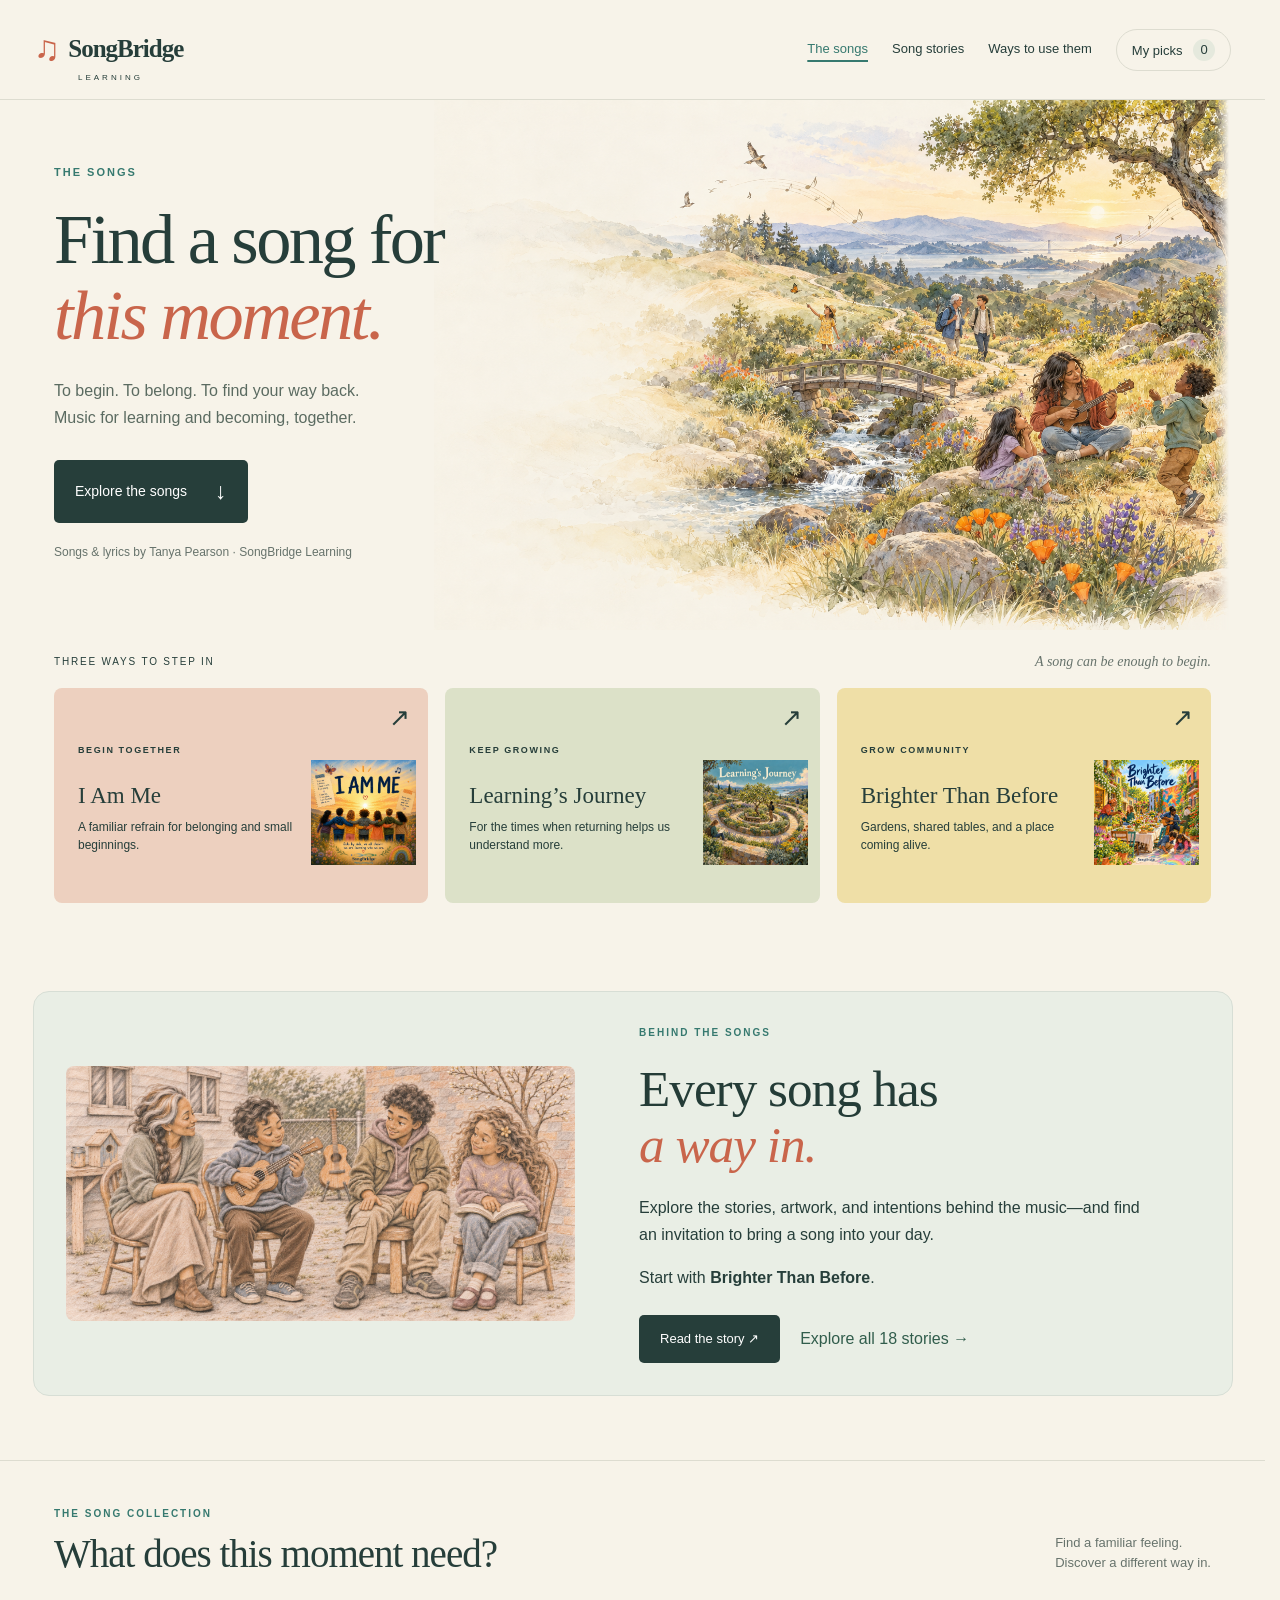
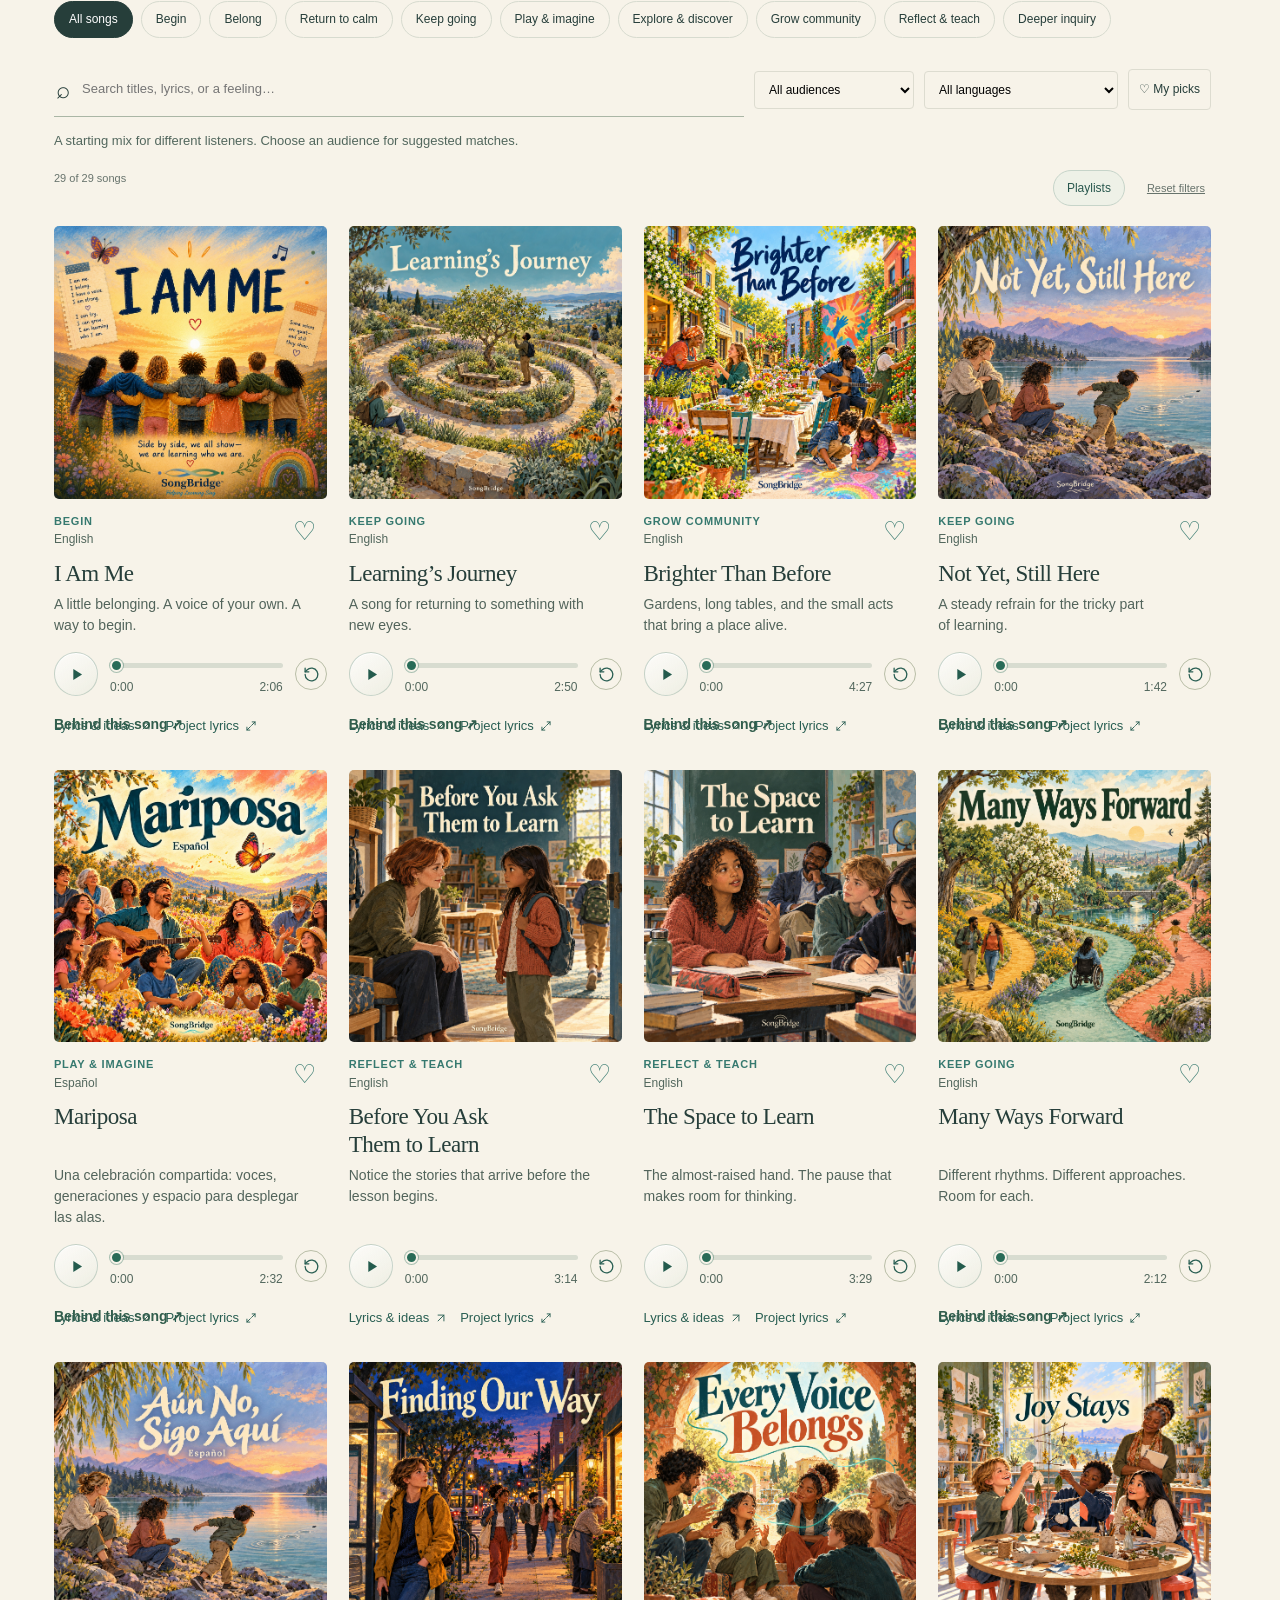
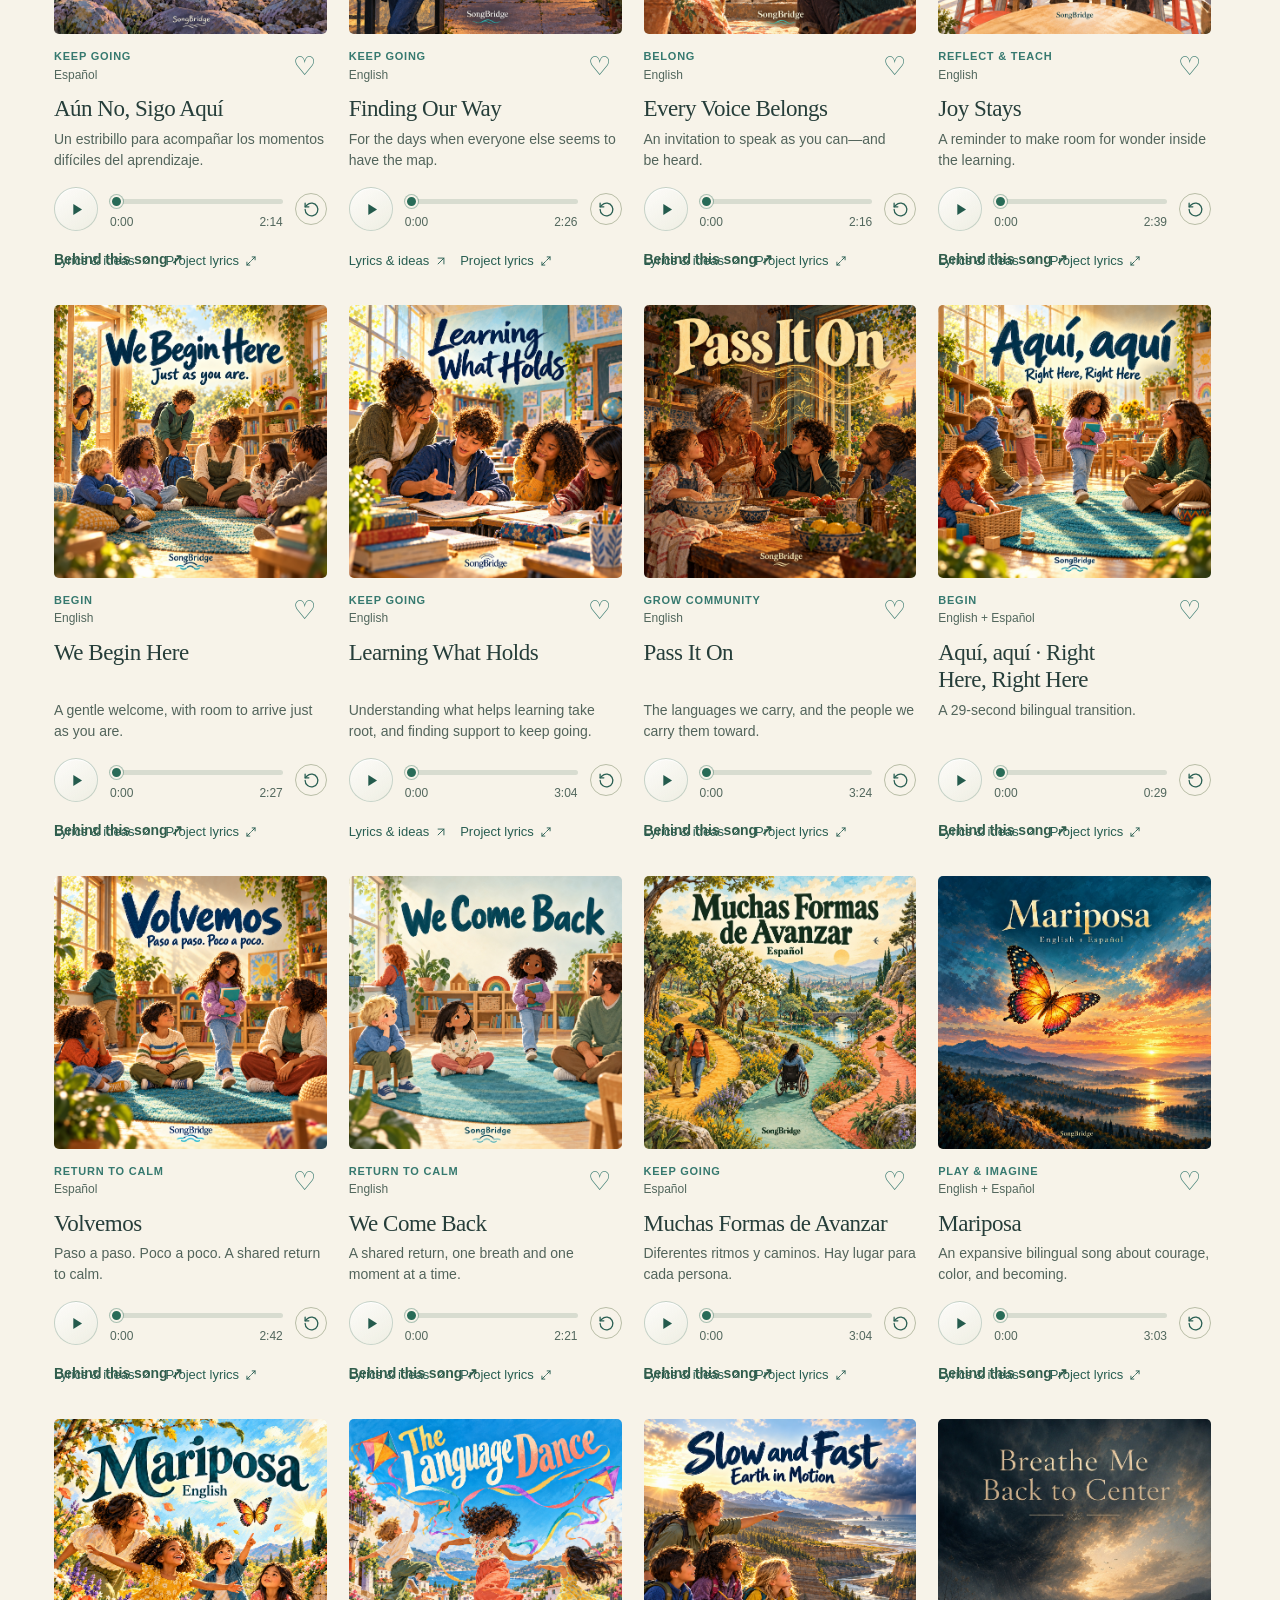
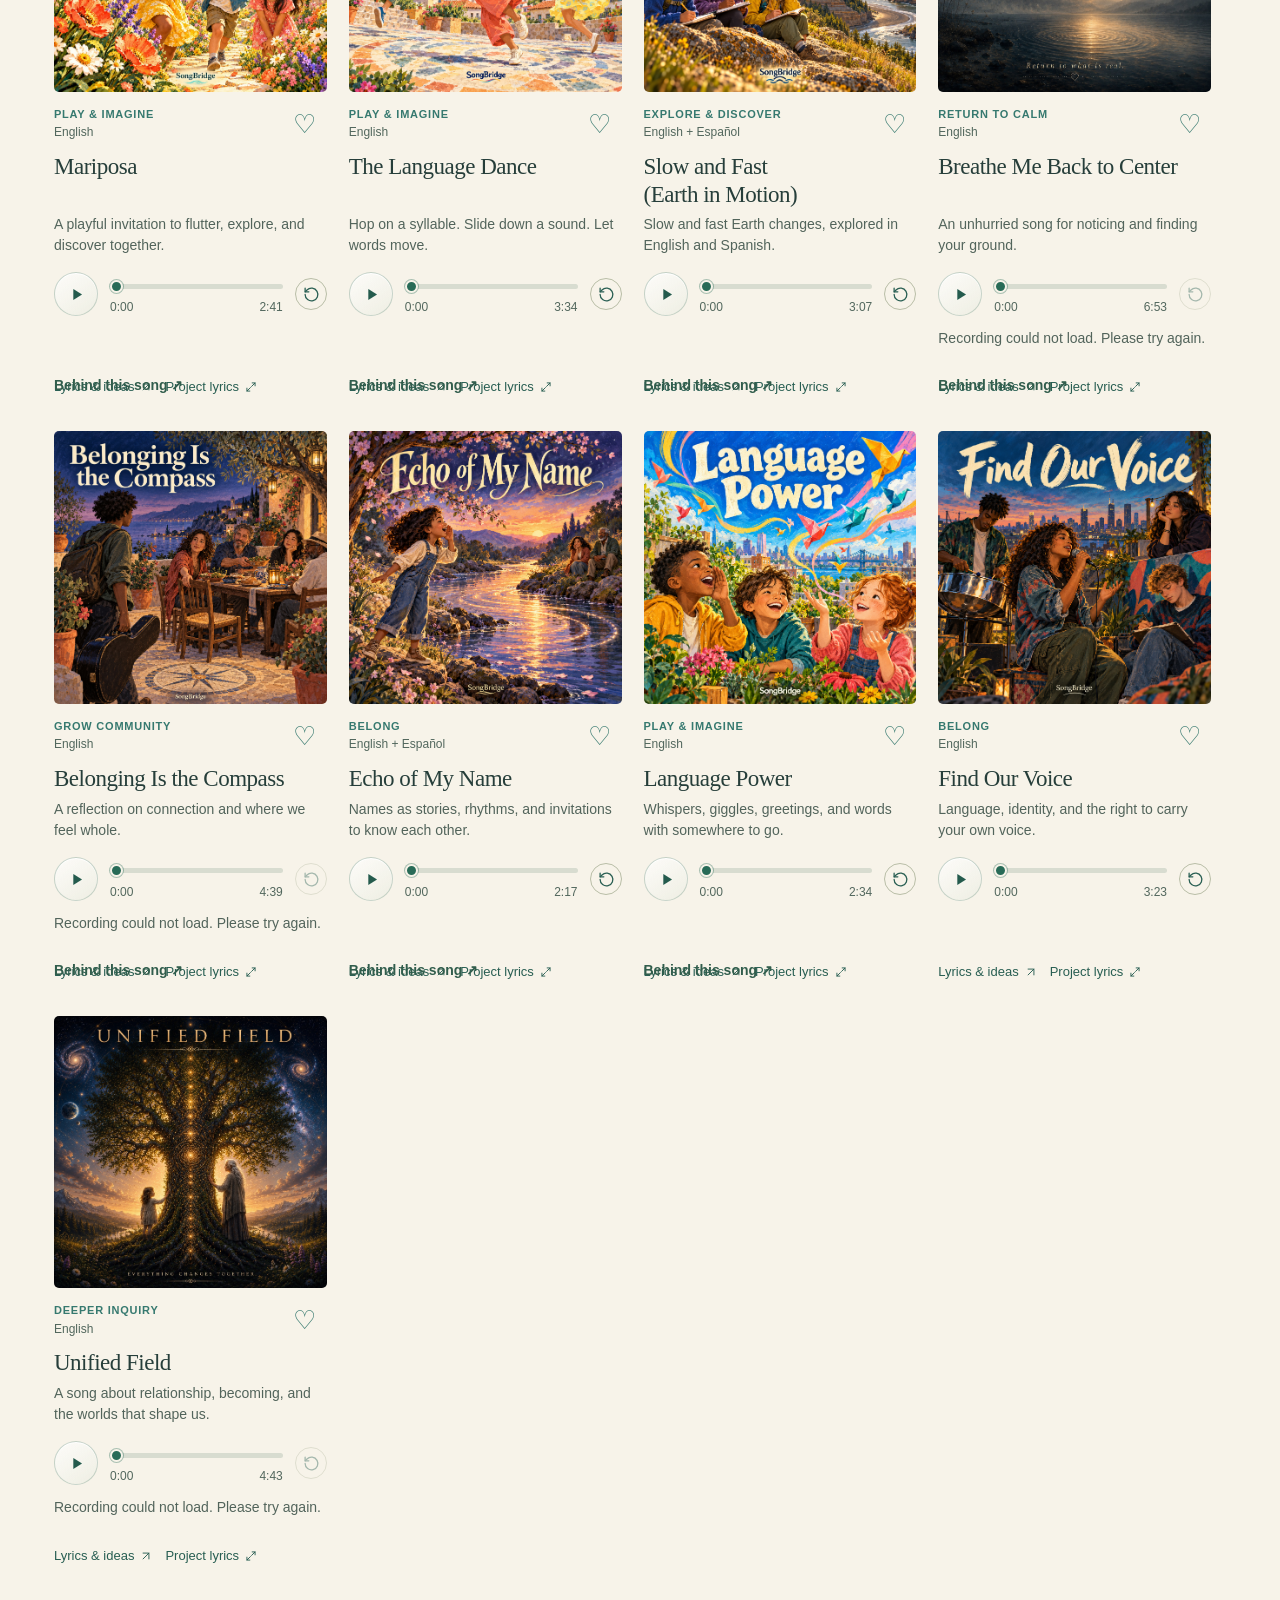
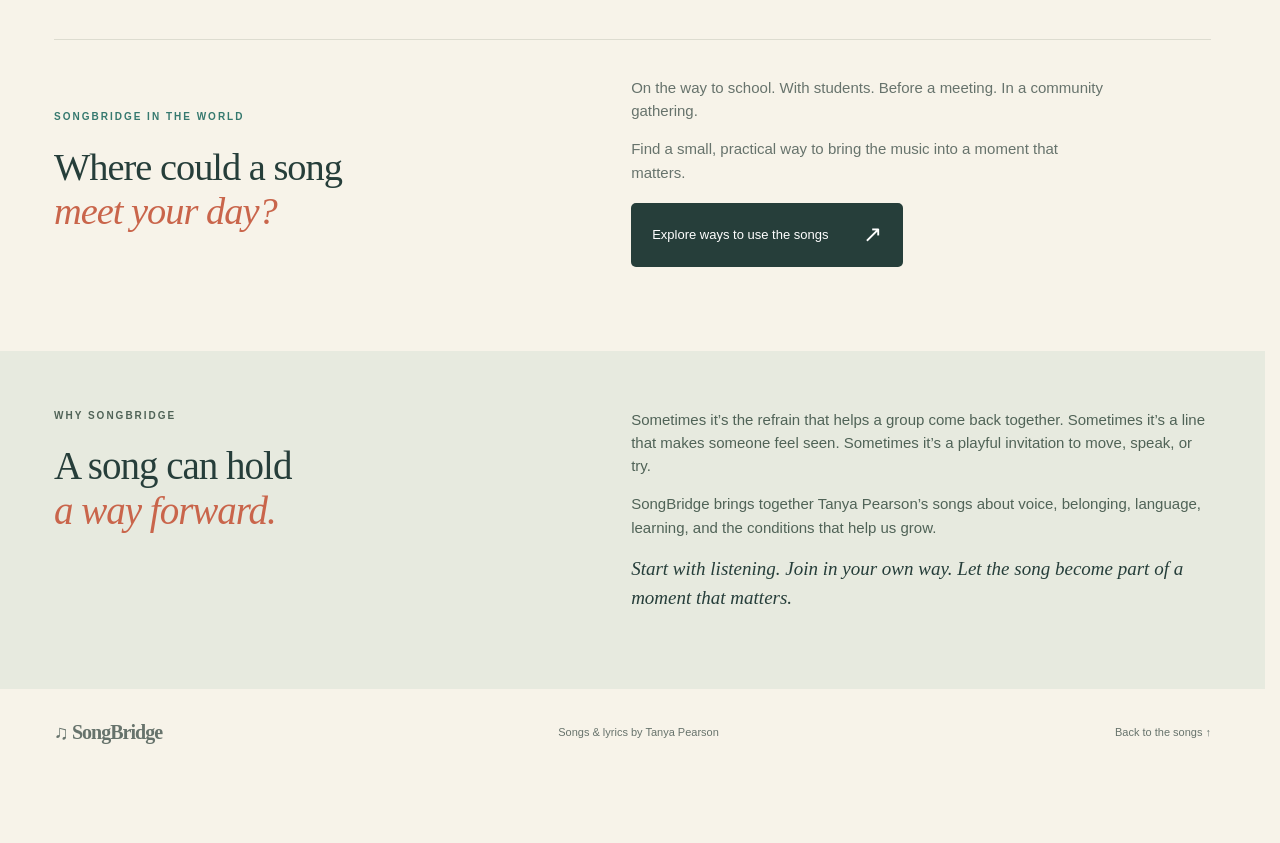
==== commit b002a700: "Add files via upload" ====
--- a/index.html
+++ b/index.html
@@ -8,15 +8,15 @@
 <link rel="stylesheet" href="songbridge-curation.css?v=20261025-curation1">
 <link rel="stylesheet" href="ways-content.css?v=20261025-merged1"><link rel="stylesheet" href="songbridge-ways.css?v=20261025-merged1">
 <link rel="stylesheet" href="songbridge-stories.css?v=20261116-stories1">
-<link rel="stylesheet" href="songbridge-navigation.css?v=20261116-nav3"></head>
+<link rel="stylesheet" href="songbridge-navigation.css?v=20261116-nav3"><link rel="stylesheet" href="songbridge-landings.css?v=20261116-layout5"></head>
 <body><a class="skip" href="#collection">Skip to songs</a><header class="site-header sb-global-header"><a class="brand" href="#home" aria-label="SongBridge Learning home"><span class="brandmark" aria-hidden="true">♫</span>SongBridge<span class="brand-sub">LEARNING</span></a><nav aria-label="Main navigation"><a data-sb-nav="songs" href="#collection">The songs</a><a data-sb-nav="stories" href="stories/">Song stories</a><a data-sb-nav="ways" href="#ways">Ways to use them</a><button id="picksTop">My picks <span id="pickCount">0</span></button></nav></header>
-<main id="collectionView"><section class="hero illustrated-hero"><div class="hero-copy"><p class="eyebrow">WORDS TO CARRY. SONGS TO SHARE.</p><h1>Find a song for<br><em>this moment.</em></h1><p class="intro">To begin. To belong. To find your way back.<br>Music for learning and becoming, together.</p><a class="primary" href="#start-here">Explore the collection <span aria-hidden="true">↓</span></a><div class="preview-note"><i></i> Listen · Save your favorites · Sing along</div></div><figure class="hero-landscape"><img src="art/songbridge-landscape.png" alt="Music and connection across generations: children and an adult sharing a song beside a stream, with a footbridge and winding paths through sunlit hills." fetchpriority="high"></figure></section>
+<main id="collectionView"><section class="sb-landing"><div class="sb-landing-copy"><p class="eyebrow">THE SONGS</p><h1>Find a song for<br><em>this moment.</em></h1><p class="sb-landing-intro">To begin. To belong. To find your way back.<br>Music for learning and becoming, together.</p><a class="sb-landing-button" href="#start-here">Explore the songs <span aria-hidden="true">↓</span></a><p class="sb-landing-note">Songs &amp; lyrics by Tanya Pearson · SongBridge Learning</p></div><figure class="sb-landing-art"><img src="art/songbridge-landscape.png" alt="SongBridge landscape: people sharing music beside a stream and footbridge in sunlit hills." fetchpriority="high"></figure></section>
 <section id="start-here" class="featured" aria-labelledby="featureTitle"><div class="section-label"><span id="featureTitle">THREE WAYS TO STEP IN</span><span>A song can be enough to begin.</span></div><div class="feature-grid" id="features"></div></section>
 <section class="sb-story-feature" aria-labelledby="storyFeatureTitle"><a href="stories/#brighter-than-before" class="sb-story-art" aria-label="Read the story behind Brighter Than Before"><img src="stories/assets/brighter-than-before.png" alt="Illustrated artwork for Brighter Than Before" loading="lazy"></a><div><p class="eyebrow">BEHIND THE SONGS</p><h2 id="storyFeatureTitle">Every song has<br><em>a way in.</em></h2><p>Explore the stories, artwork, and intentions behind the music—and find an invitation to bring a song into your day.</p><p class="sb-story-featured">Start with <strong>Brighter Than Before</strong>.</p><div class="sb-story-actions"><a class="primary" href="stories/#brighter-than-before">Read the story ↗</a><a href="stories/">Explore all 18 stories →</a></div></div></section><section id="collection" class="collection"><div class="collection-head"><div><p class="eyebrow">THE SONG COLLECTION</p><h2>What does this moment need?</h2></div><p>Find a familiar feeling.<br>Discover a different way in.</p></div><div id="moments" class="chips" aria-label="Filter songs by moment"></div><div class="toolbar"><label class="search"><span aria-hidden="true">⌕</span><input id="search" type="search" placeholder="Search titles, lyrics, or a feeling…" aria-label="Search songs"></label><label><span class="sr">Who are you choosing music for?</span><select id="audience" aria-describedby="curationNote"><option value="">All audiences</option><option value="young">Young learners</option><option value="older">Older learners</option><option value="adults">Adults &amp; educators</option><option value="community">Families &amp; community</option></select></label><label><span class="sr">Language</span><select id="language"><option value="">All languages</option><option value="Español">Español</option><option value="English">English</option><option value="English + Español">Bilingual · English + Español</option></select></label><button id="picksFilter" aria-pressed="false">♡ My picks</button></div><p id="curationNote" class="curation-note">A starting mix for different listeners. Choose an audience for suggested matches.</p><div class="results-line"><span id="resultCount" aria-live="polite"></span><button id="reset">Reset filters</button></div><div id="songGrid" class="song-grid"></div></section>
 <section class="ways-invitation" aria-labelledby="waysInvitationTitle"><div><p class="eyebrow">SONGBRIDGE IN THE WORLD</p><h2 id="waysInvitationTitle">Where could a song<br><em>meet your day?</em></h2></div><div><p>On the way to school. With students. Before a meeting. In a community gathering.</p><p>Find a small, practical way to bring the music into a moment that matters.</p><a class="primary" href="#ways">Explore ways to use the songs <span aria-hidden="true">↗</span></a></div></section><section id="about" class="about"><div><p class="eyebrow">WHY SONGBRIDGE</p><h2>A song can hold<br><em>a way forward.</em></h2></div><div><p>Sometimes it’s the refrain that helps a group come back together. Sometimes it’s a line that makes someone feel seen. Sometimes it’s a playful invitation to move, speak, or try.</p><p>SongBridge brings together Tanya Pearson’s songs about voice, belonging, language, learning, and the conditions that help us grow.</p><p class="about-small">Start with listening. Join in your own way. Let the song become part of a moment that matters.</p></div></section></main><main id="worldView" class="ways-world" hidden tabindex="-1"></main><footer class="site-footer"><a class="brand" href="#home">♫ SongBridge</a><span>Songs & lyrics by Tanya Pearson</span><a href="#collection">Back to the songs ↑</a></footer>
 <dialog id="songDialog"><div class="dialog-top"><span class="eyebrow">A SONG TO CARRY WITH YOU</span><button id="closeDialog" class="close" aria-label="Close song">×</button></div><div id="detail"></div></dialog><div id="toast" role="status"></div><script src="songs.js?v=20261025-unified1"></script><script src="recordings.js?v=20261025-unified1"></script><script src="songbridge-curation.js?v=20261025-curation1"></script><script src="app.js?v=20261116-stories2"></script><script src="timings.js?v=20261025-unified1"></script>
 <script src="projector.js?v=20261024-loading2"></script>
-<script src="songbridge-player.js?v=20261025-merged1"></script>
+<script src="songbridge-player.js?v=20261116-duration4"></script>
 <script src="songbridge-queue.js?v=20261024-lists2"></script>
-<script src="ways-content.js?v=20261025-merged1"></script><script src="songbridge-ways.js?v=20261025-merged1"></script>
+<script src="ways-content.js?v=20261116-layout5"></script><script src="songbridge-ways.js?v=20261116-layout5"></script>
 <script src="songbridge-navigation.js?v=20261116-nav3"></script></body></html>
--- a/songbridge-landings.css
+++ b/songbridge-landings.css
@@ -0,0 +1,20 @@
+/* One opening layout for Songs, Stories, and Ways. */
+html{scrollbar-gutter:stable}body{background:#f7f3e9}
+#collectionView,#worldView,body>main#main{width:100%;max-width:1320px;margin:0 auto;padding:0}
+#collectionView .sb-landing,#worldView .sb-landing,#main .sb-landing{box-sizing:border-box;position:relative;isolation:isolate;display:flex;align-items:center;width:100%;min-height:530px;margin:0;padding:44px 54px 48px;overflow:hidden;background:#f7f3e9;color:#263e3a}
+.sb-landing .sb-landing-copy{position:relative;z-index:2;width:48%;max-width:570px}
+.sb-landing .eyebrow{font:700 11px/1.5 Arial,Helvetica,sans-serif;letter-spacing:2px;color:#36796f;margin:0 0 20px;text-transform:uppercase}
+#collectionView .sb-landing h1,#worldView .sb-landing h1,#main .sb-landing h1{font:normal clamp(44px,5.5vw,73px)/1.08 Georgia,serif;letter-spacing:-2.6px;margin:0 0 24px;color:#263e3a;max-width:none}
+.sb-landing h1 em{font-weight:normal;color:#c9654b}
+#collectionView .sb-landing-intro,#worldView .sb-landing-intro,#main .sb-landing-intro{font:16px/1.7 Arial,Helvetica,sans-serif;color:#5b6b61;max-width:470px;margin:0 0 29px}
+.sb-landing .sb-landing-button{display:inline-flex;align-items:center;gap:28px;padding:14px 21px;border-radius:5px;background:#263e3a;color:white;font:14px/1.5 Arial,Helvetica,sans-serif;text-decoration:none;border:0}
+.sb-landing-button span{font-size:23px}
+#collectionView .sb-landing-note,#worldView .sb-landing-note,#main .sb-landing-note{font:12px/1.6 Arial,Helvetica,sans-serif;color:#67736c;margin:20px 0 0}
+.sb-landing .sb-landing-art{position:absolute;z-index:0;right:36px;top:0;bottom:0;width:80%;height:auto;margin:0;padding:0;pointer-events:none;border:0;border-radius:0;overflow:visible;mask-image:linear-gradient(to right,transparent 0%,#000 12%,#000 98.5%,transparent 100%)}
+.sb-landing .sb-landing-art img{display:block;width:100%;height:100%;max-height:none;border-radius:0;object-fit:contain;object-position:right center;mix-blend-mode:multiply}
+.sb-stories-introduction{padding:30px 0 0;color:#5b6b61;font-size:16px;line-height:1.7}.sb-stories-introduction p{max-width:850px}
+.sb-global-header{min-height:100px}.sb-global-header nav a[aria-current=page]{color:#36796f}
+@media(min-width:701px) and (max-width:1000px){#collectionView .sb-landing,#worldView .sb-landing,#main .sb-landing{padding:40px 30px;min-height:490px}.sb-landing .sb-landing-copy{width:53%}#collectionView .sb-landing h1,#worldView .sb-landing h1,#main .sb-landing h1{font-size:52px}.sb-landing .sb-landing-art{right:20px}}
+@media(max-width:700px){#collectionView .sb-landing,#worldView .sb-landing,#main .sb-landing{display:flex;flex-direction:column;align-items:stretch;padding:38px 22px 16px;min-height:0}.sb-landing .sb-landing-copy{width:100%;max-width:none}#collectionView .sb-landing h1,#worldView .sb-landing h1,#main .sb-landing h1{font-size:clamp(40px,10vw,62px);letter-spacing:-1.8px}.sb-landing .sb-landing-art{position:relative;inset:auto;width:calc(100% + 44px);height:auto;aspect-ratio:3/2;margin:8px -22px 0;mask-image:linear-gradient(to bottom,transparent,#000 10%,#000 92%,transparent)}.sb-landing .sb-landing-art img{position:absolute;inset:0}.sb-global-header{min-height:0}}
+@media print{.sb-landing-art{display:none!important}}
+#worldView .sb-landing .sb-landing-button,#main .sb-landing .sb-landing-button,#collectionView .sb-landing .sb-landing-button{color:#fff;font:14px/1.5 Arial,Helvetica,sans-serif;text-decoration:none}#worldView .sb-landing .sb-landing-button span{color:#fff;font-size:23px}
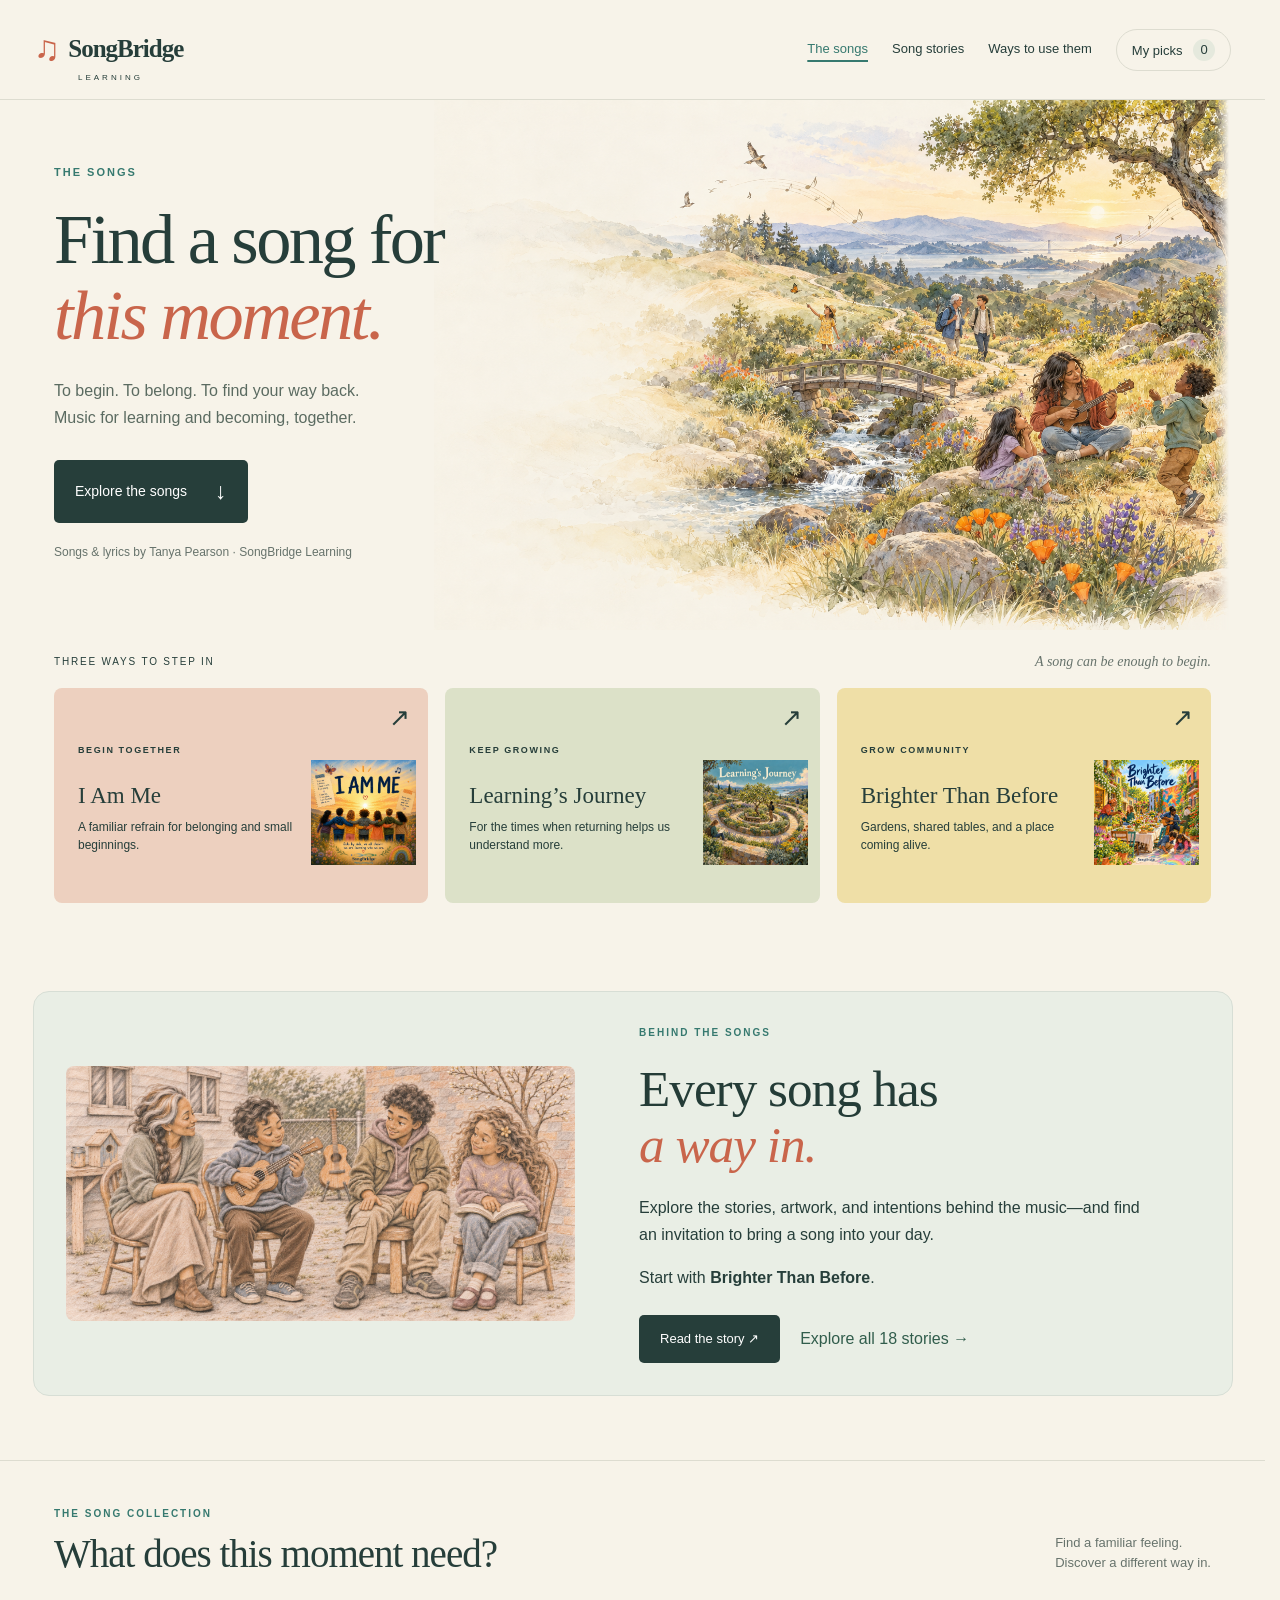
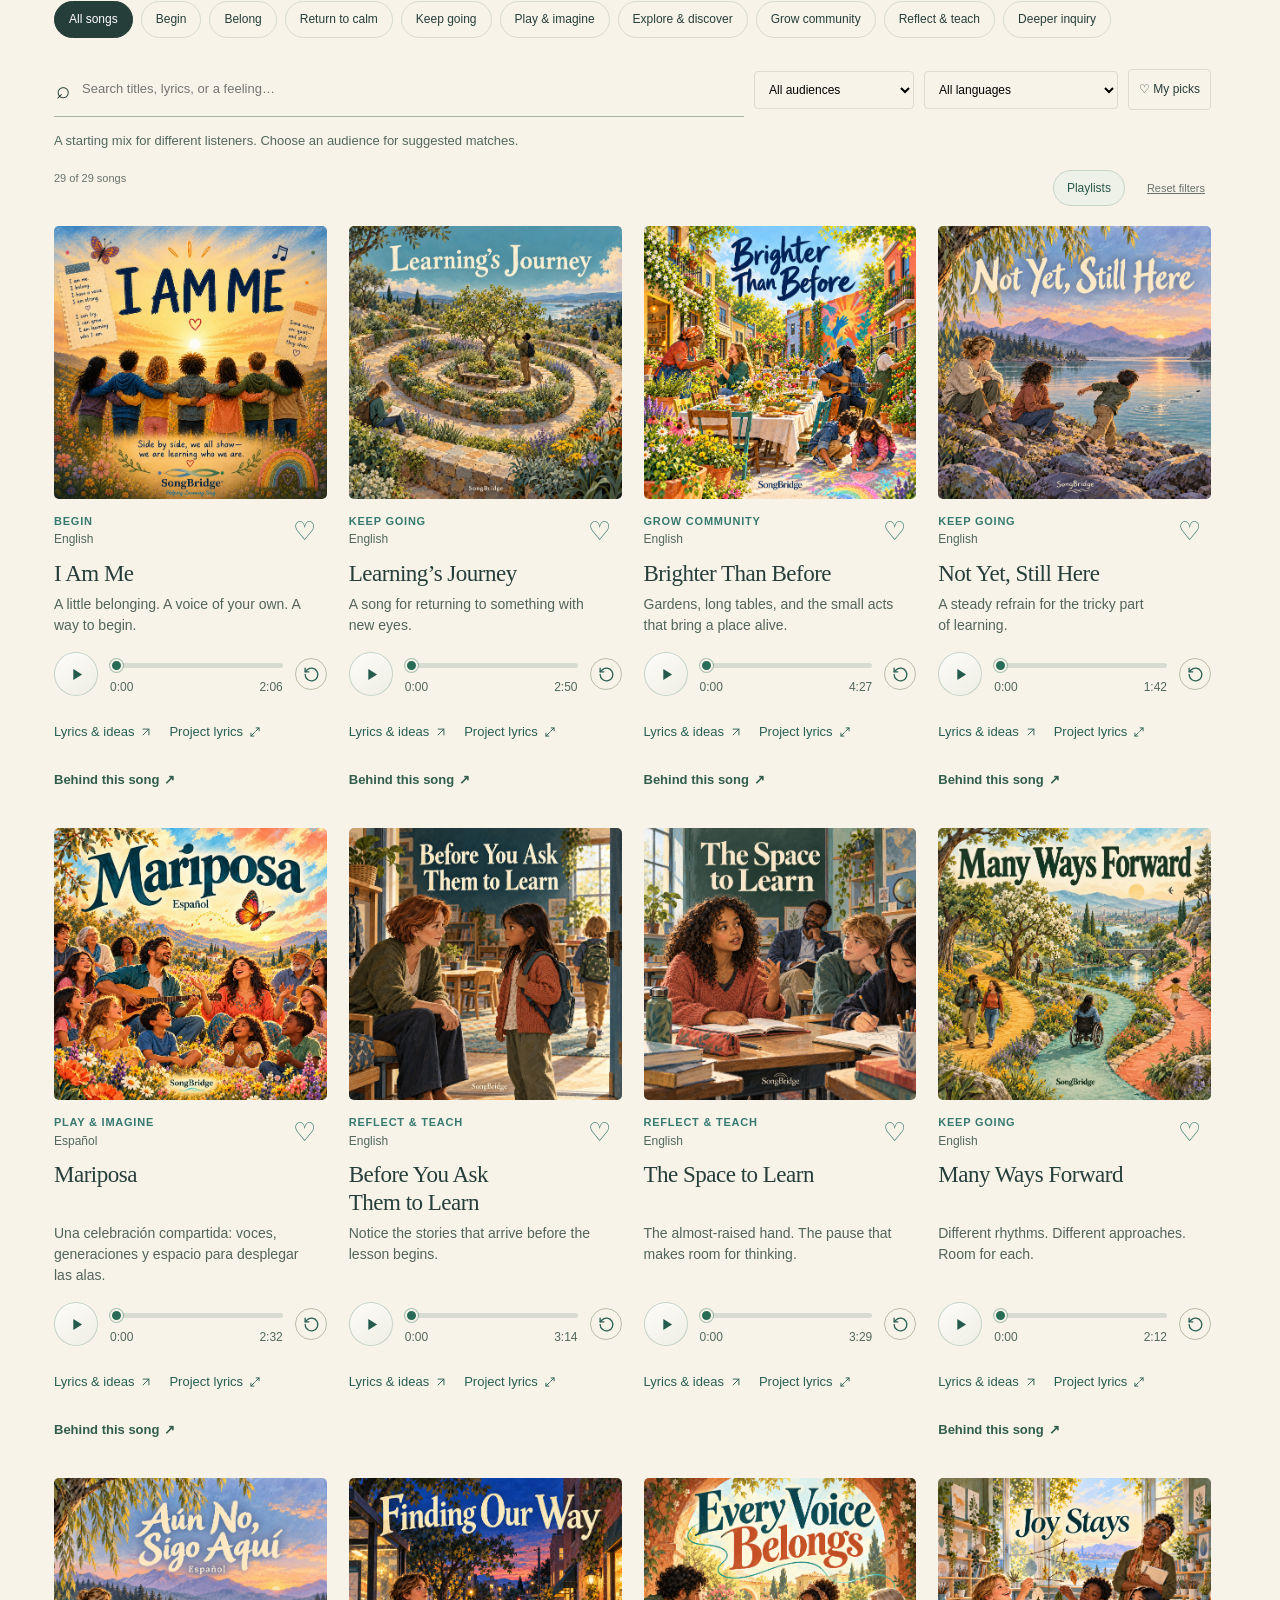
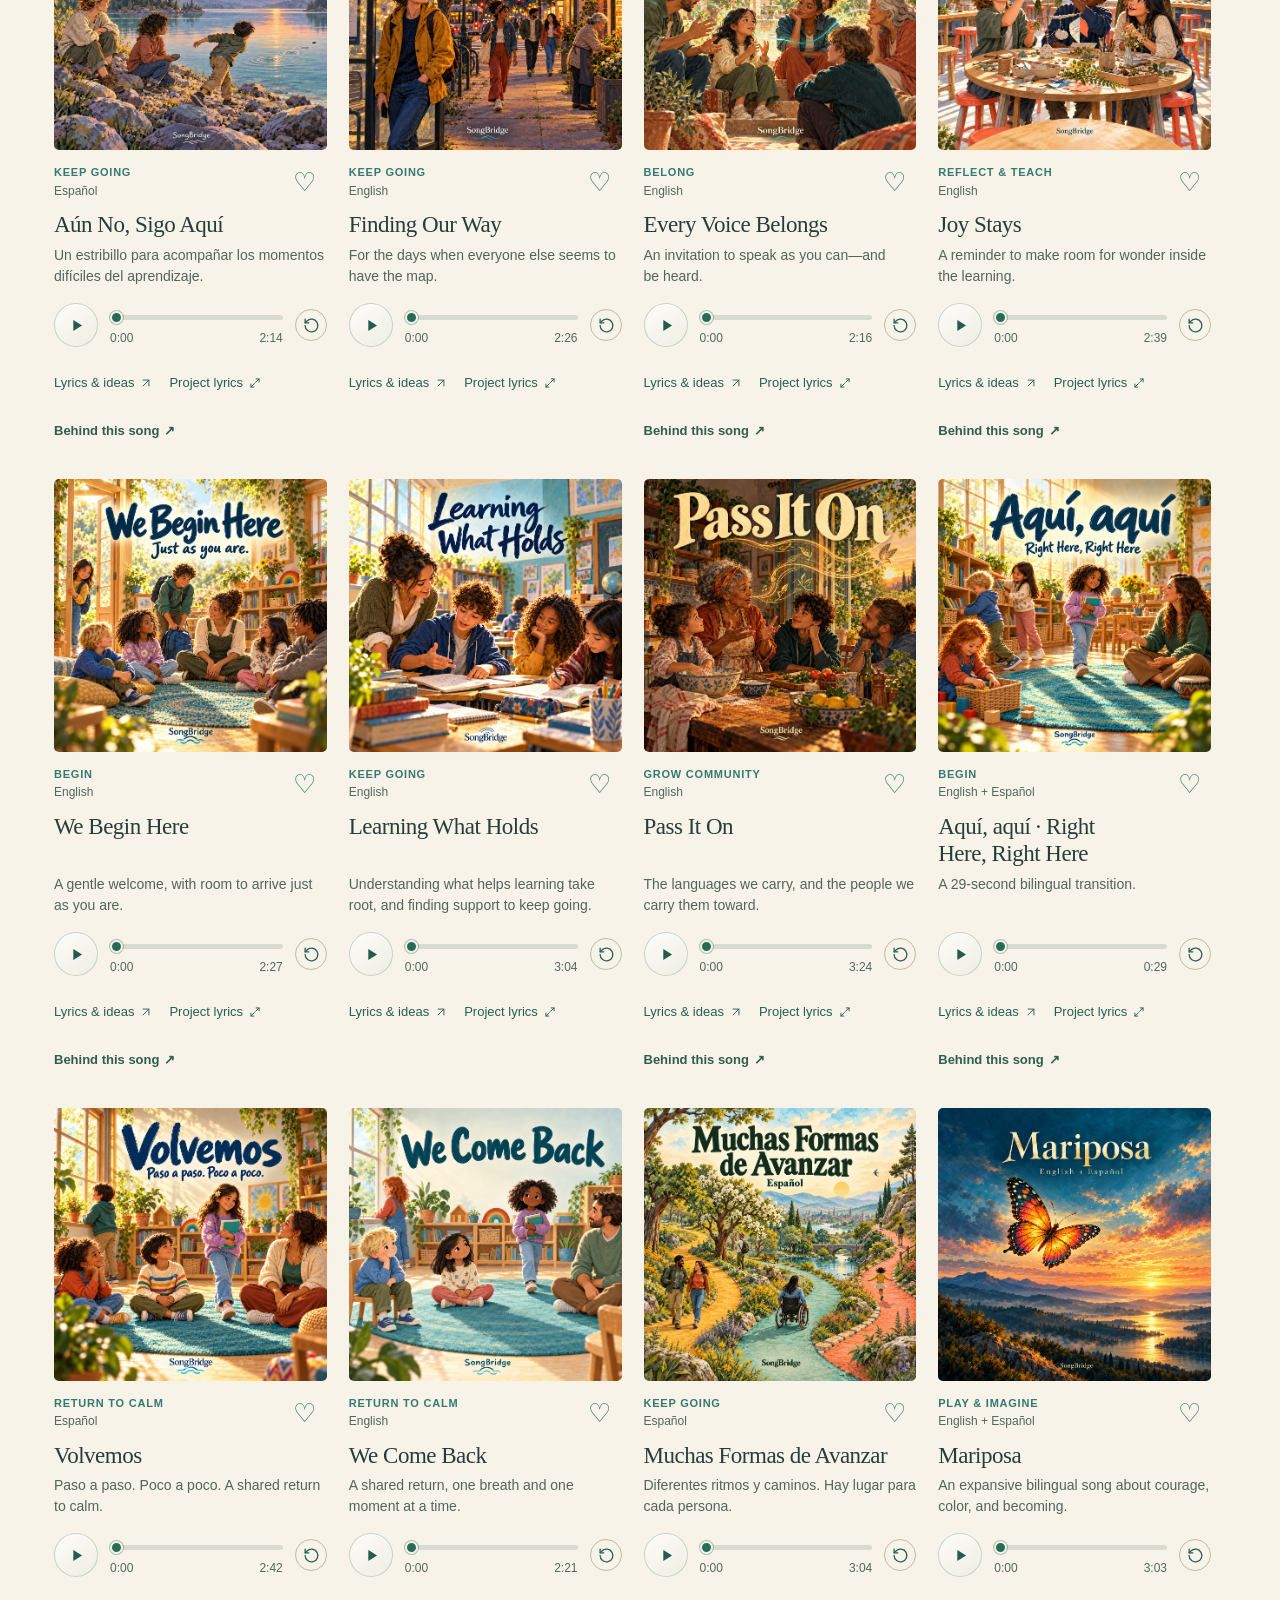
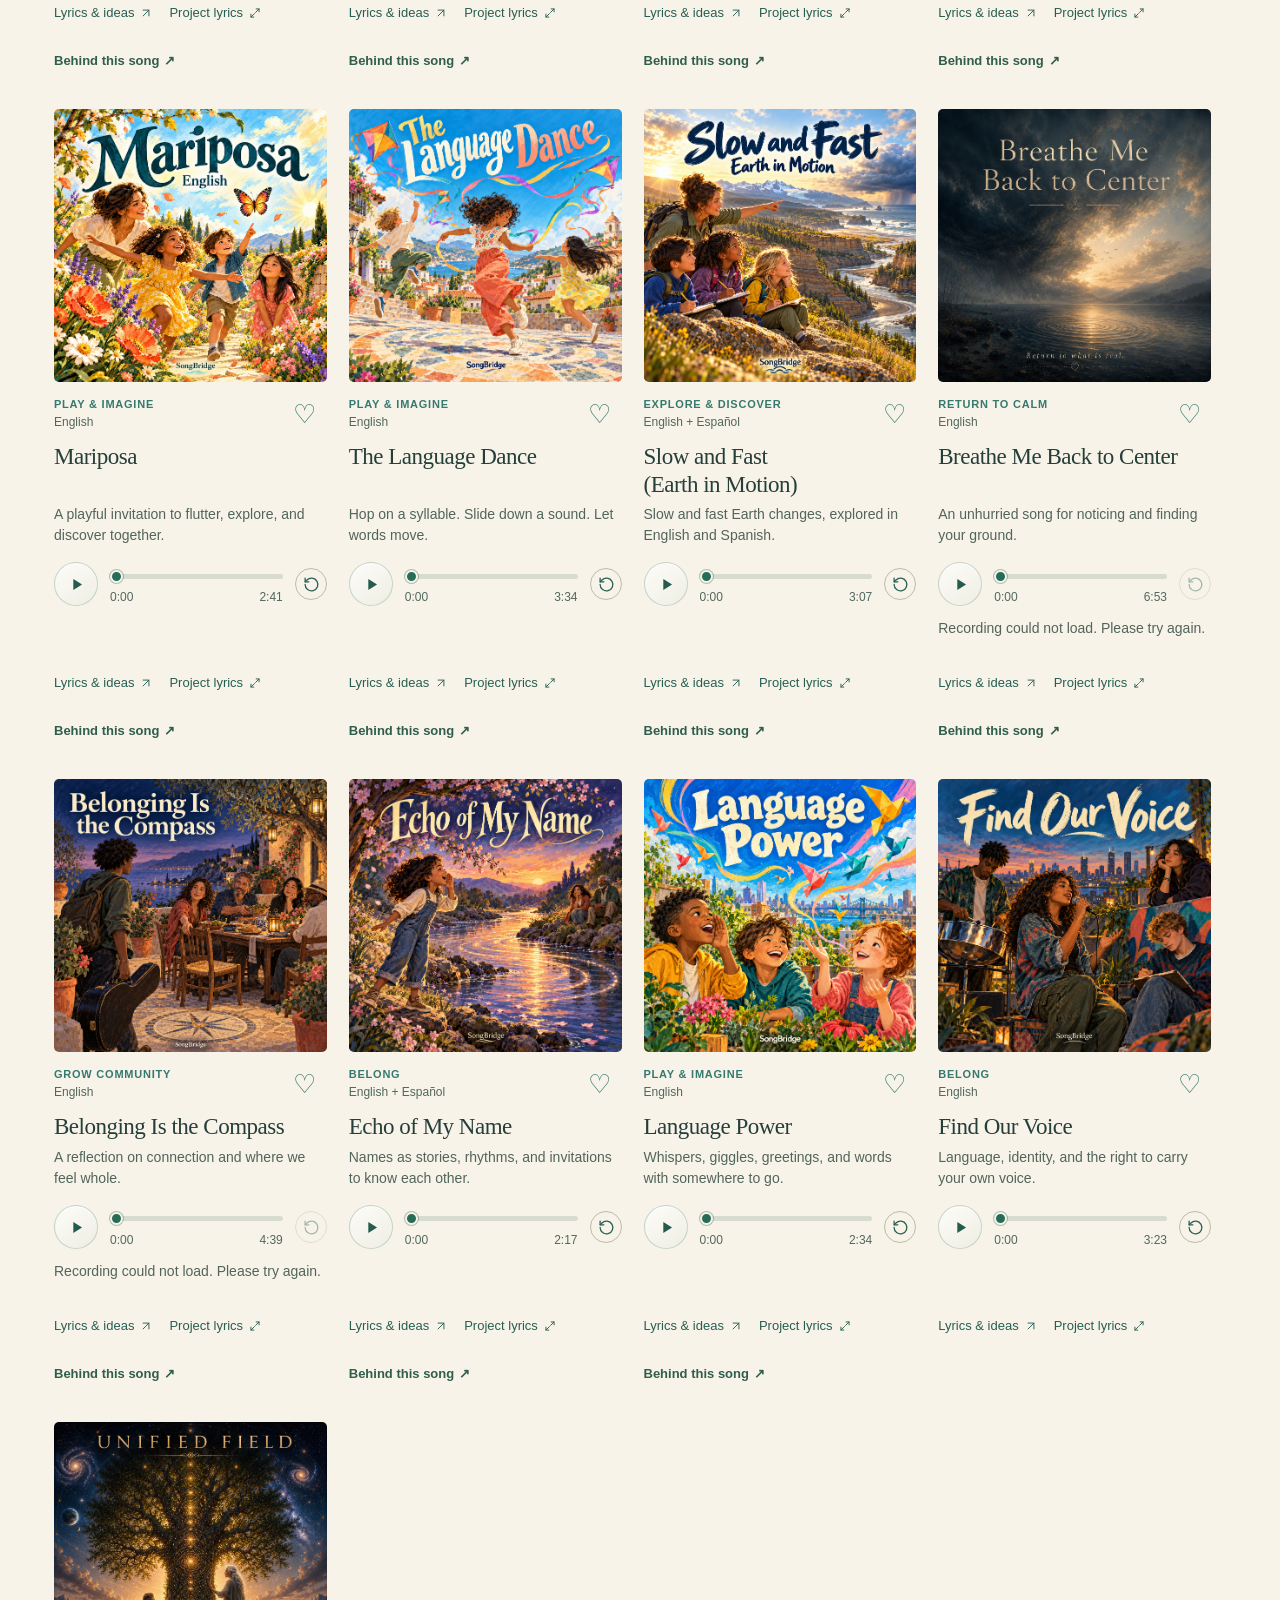
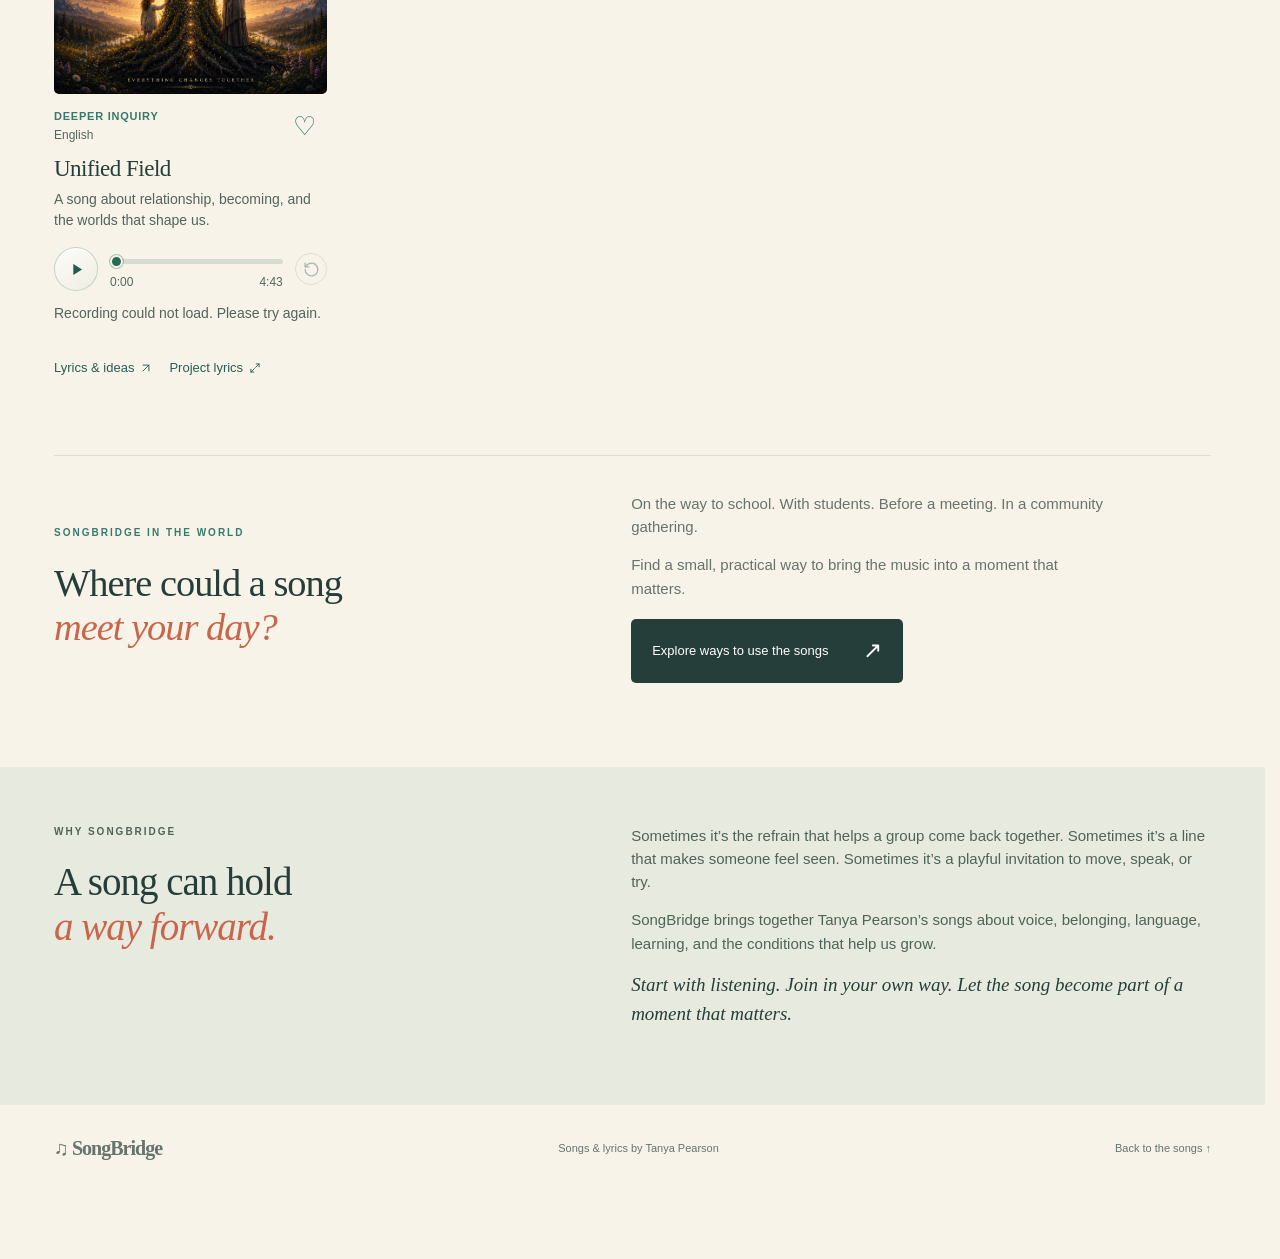
==== commit 0503408a: "Add files via upload" ====
--- a/index.html
+++ b/index.html
@@ -1,5 +1,5 @@
 <!doctype html>
-<html lang="en"><head><meta charset="utf-8"><meta name="viewport" content="width=device-width,initial-scale=1"><meta name="theme-color" content="#f7f3e9"><meta name="description" content="Songs for belonging, becoming, and finding our way together. Explore Tanya Pearson’s SongBridge collection."><title>SongBridge — Find a song for this moment</title><link rel="stylesheet" href="style.css?v=20261024-loading2"><link rel="stylesheet" href="songbridge-player.css?v=20261024-restart1">
+<html lang="en"><head><meta charset="utf-8"><meta name="viewport" content="width=device-width,initial-scale=1"><meta name="theme-color" content="#f7f3e9"><meta name="description" content="Songs for belonging, becoming, and finding our way together. Explore Tanya Pearson’s SongBridge collection."><title>SongBridge — Find a song for this moment</title><link rel="stylesheet" href="style.css?v=20261024-loading2"><link rel="stylesheet" href="songbridge-player.css?v=8">
 <link rel="stylesheet" href="songbridge-favorites.css?v=20261024-hearts1">
 <link rel="icon" href="favicon.ico?v=note-bridge-1" sizes="any">
 <link rel="icon" type="image/png" sizes="32x32" href="songbridge-icon-32.png?v=note-bridge-1">
@@ -8,15 +8,15 @@
 <link rel="stylesheet" href="songbridge-curation.css?v=20261025-curation1">
 <link rel="stylesheet" href="ways-content.css?v=20261025-merged1"><link rel="stylesheet" href="songbridge-ways.css?v=20261025-merged1">
 <link rel="stylesheet" href="songbridge-stories.css?v=20261116-stories1">
-<link rel="stylesheet" href="songbridge-navigation.css?v=20261116-nav3"><link rel="stylesheet" href="songbridge-landings.css?v=20261116-layout5"></head>
-<body><a class="skip" href="#collection">Skip to songs</a><header class="site-header sb-global-header"><a class="brand" href="#home" aria-label="SongBridge Learning home"><span class="brandmark" aria-hidden="true">♫</span>SongBridge<span class="brand-sub">LEARNING</span></a><nav aria-label="Main navigation"><a data-sb-nav="songs" href="#collection">The songs</a><a data-sb-nav="stories" href="stories/">Song stories</a><a data-sb-nav="ways" href="#ways">Ways to use them</a><button id="picksTop">My picks <span id="pickCount">0</span></button></nav></header>
+<link rel="stylesheet" href="songbridge-navigation.css?v=20261116-nav6"><link rel="stylesheet" href="songbridge-landings.css?v=20261116-layout5"></head>
+<body><a class="skip" href="#collection">Skip to songs</a><header class="site-header sb-global-header"><a class="brand" href="#home" aria-label="SongBridge Learning home"><span class="brandmark" aria-hidden="true">♫</span>SongBridge<span class="brand-sub">LEARNING</span></a><nav aria-label="Main navigation"><a data-sb-nav="songs" href="#home">The songs</a><a data-sb-nav="stories" href="stories/">Song stories</a><a data-sb-nav="ways" href="#ways">Ways to use them</a><button id="picksTop">My picks <span id="pickCount">0</span></button></nav></header>
 <main id="collectionView"><section class="sb-landing"><div class="sb-landing-copy"><p class="eyebrow">THE SONGS</p><h1>Find a song for<br><em>this moment.</em></h1><p class="sb-landing-intro">To begin. To belong. To find your way back.<br>Music for learning and becoming, together.</p><a class="sb-landing-button" href="#start-here">Explore the songs <span aria-hidden="true">↓</span></a><p class="sb-landing-note">Songs &amp; lyrics by Tanya Pearson · SongBridge Learning</p></div><figure class="sb-landing-art"><img src="art/songbridge-landscape.png" alt="SongBridge landscape: people sharing music beside a stream and footbridge in sunlit hills." fetchpriority="high"></figure></section>
 <section id="start-here" class="featured" aria-labelledby="featureTitle"><div class="section-label"><span id="featureTitle">THREE WAYS TO STEP IN</span><span>A song can be enough to begin.</span></div><div class="feature-grid" id="features"></div></section>
 <section class="sb-story-feature" aria-labelledby="storyFeatureTitle"><a href="stories/#brighter-than-before" class="sb-story-art" aria-label="Read the story behind Brighter Than Before"><img src="stories/assets/brighter-than-before.png" alt="Illustrated artwork for Brighter Than Before" loading="lazy"></a><div><p class="eyebrow">BEHIND THE SONGS</p><h2 id="storyFeatureTitle">Every song has<br><em>a way in.</em></h2><p>Explore the stories, artwork, and intentions behind the music—and find an invitation to bring a song into your day.</p><p class="sb-story-featured">Start with <strong>Brighter Than Before</strong>.</p><div class="sb-story-actions"><a class="primary" href="stories/#brighter-than-before">Read the story ↗</a><a href="stories/">Explore all 18 stories →</a></div></div></section><section id="collection" class="collection"><div class="collection-head"><div><p class="eyebrow">THE SONG COLLECTION</p><h2>What does this moment need?</h2></div><p>Find a familiar feeling.<br>Discover a different way in.</p></div><div id="moments" class="chips" aria-label="Filter songs by moment"></div><div class="toolbar"><label class="search"><span aria-hidden="true">⌕</span><input id="search" type="search" placeholder="Search titles, lyrics, or a feeling…" aria-label="Search songs"></label><label><span class="sr">Who are you choosing music for?</span><select id="audience" aria-describedby="curationNote"><option value="">All audiences</option><option value="young">Young learners</option><option value="older">Older learners</option><option value="adults">Adults &amp; educators</option><option value="community">Families &amp; community</option></select></label><label><span class="sr">Language</span><select id="language"><option value="">All languages</option><option value="Español">Español</option><option value="English">English</option><option value="English + Español">Bilingual · English + Español</option></select></label><button id="picksFilter" aria-pressed="false">♡ My picks</button></div><p id="curationNote" class="curation-note">A starting mix for different listeners. Choose an audience for suggested matches.</p><div class="results-line"><span id="resultCount" aria-live="polite"></span><button id="reset">Reset filters</button></div><div id="songGrid" class="song-grid"></div></section>
 <section class="ways-invitation" aria-labelledby="waysInvitationTitle"><div><p class="eyebrow">SONGBRIDGE IN THE WORLD</p><h2 id="waysInvitationTitle">Where could a song<br><em>meet your day?</em></h2></div><div><p>On the way to school. With students. Before a meeting. In a community gathering.</p><p>Find a small, practical way to bring the music into a moment that matters.</p><a class="primary" href="#ways">Explore ways to use the songs <span aria-hidden="true">↗</span></a></div></section><section id="about" class="about"><div><p class="eyebrow">WHY SONGBRIDGE</p><h2>A song can hold<br><em>a way forward.</em></h2></div><div><p>Sometimes it’s the refrain that helps a group come back together. Sometimes it’s a line that makes someone feel seen. Sometimes it’s a playful invitation to move, speak, or try.</p><p>SongBridge brings together Tanya Pearson’s songs about voice, belonging, language, learning, and the conditions that help us grow.</p><p class="about-small">Start with listening. Join in your own way. Let the song become part of a moment that matters.</p></div></section></main><main id="worldView" class="ways-world" hidden tabindex="-1"></main><footer class="site-footer"><a class="brand" href="#home">♫ SongBridge</a><span>Songs & lyrics by Tanya Pearson</span><a href="#collection">Back to the songs ↑</a></footer>
-<dialog id="songDialog"><div class="dialog-top"><span class="eyebrow">A SONG TO CARRY WITH YOU</span><button id="closeDialog" class="close" aria-label="Close song">×</button></div><div id="detail"></div></dialog><div id="toast" role="status"></div><script src="songs.js?v=20261025-unified1"></script><script src="recordings.js?v=20261025-unified1"></script><script src="songbridge-curation.js?v=20261025-curation1"></script><script src="app.js?v=20261116-stories2"></script><script src="timings.js?v=20261025-unified1"></script>
+<dialog id="songDialog"><div class="dialog-top"><span class="eyebrow">A SONG TO CARRY WITH YOU</span><button id="closeDialog" class="close" aria-label="Close song">×</button></div><div id="detail"></div></dialog><div id="toast" role="status"></div><script src="songs.js?v=20261025-unified1"></script><script src="recordings.js?v=20261025-unified1"></script><script src="songbridge-curation.js?v=20261025-curation1"></script><link rel="stylesheet" href="resource-send.css?v=7"><script src="resource-contract.js?v=7"></script><script src="resource-send.js?v=7"></script><script src="app.js?v=20261116-studio7"></script><script src="timings.js?v=20261025-unified1"></script>
 <script src="projector.js?v=20261024-loading2"></script>
-<script src="songbridge-player.js?v=20261116-duration4"></script>
+<script src="songbridge-player.js?v=8"></script>
 <script src="songbridge-queue.js?v=20261024-lists2"></script>
-<script src="ways-content.js?v=20261116-layout5"></script><script src="songbridge-ways.js?v=20261116-layout5"></script>
-<script src="songbridge-navigation.js?v=20261116-nav3"></script></body></html>
+<script src="ways-content.js?v=20261116-layout5"></script><script src="songbridge-ways.js?v=20261116-nav6"></script>
+<script src="songbridge-navigation.js?v=20261116-nav6"></script></body></html>
--- a/songbridge-player.css
+++ b/songbridge-player.css
@@ -41,7 +41,10 @@
 .song-info h3{font:normal 23px/1.2 Georgia,serif;letter-spacing:-.5px;margin:7px 0 6px;color:#263e3a;text-wrap:balance}
 .song-info p{font-size:14px;line-height:1.5;color:#52645b;margin:0 0 8px;text-wrap:pretty}
 /* One compact action row, with wrapping only where needed. */
-.song-info .sb-song-actions{display:flex;align-items:center;flex-wrap:wrap;gap:0 12px;margin-top:4px}
+.song-info .sb-song-actions{display:flex;align-items:center;flex-wrap:wrap;gap:4px 16px;margin-top:6px;min-width:0}
+.song-info .sb-song-actions>.sb-story-link{display:inline-flex;align-items:center;gap:5px;min-height:44px;max-width:100%;margin:0;padding:5px 0;box-sizing:border-box;font-size:13px;line-height:1.35;overflow-wrap:anywhere}
+.song-info .sb-song-actions>.open{min-height:44px;box-sizing:border-box}
+.song-info .sb-song-actions>a:focus-visible,.song-info .sb-song-actions>button:focus-visible{outline:2px solid #8c632d;outline-offset:3px}
 .song-info .open{display:inline-flex;align-items:center;min-height:36px;max-width:100%;padding:5px 0;border:0;border-radius:0;background:transparent;font-size:13px;line-height:1.35;text-align:left;text-decoration:none;color:#285e52}
 .song-info .open:hover{text-decoration:underline;text-underline-offset:4px;color:#8c522f}
 .song-info [data-display]{display:inline-flex;margin-top:0}
--- a/songbridge-navigation.css
+++ b/songbridge-navigation.css
@@ -1,4 +1,6 @@
 /* Shared SongBridge navigation on the song collection and story pages. */
+/* Keep the sticky header anchored at the same position on every route. */
+body{padding-top:0}
 .sb-global-header{position:sticky;top:0;z-index:30;box-sizing:border-box;width:100%;max-width:none;margin:0;padding:22px max(24px,calc((100vw - 1212px)/2));display:flex;align-items:center;justify-content:space-between;gap:24px;background:#f7f3e9;border-bottom:1px solid #dddcd0;color:#263e3a;font:13px/1.55 Arial,Helvetica,sans-serif}
 .sb-global-header .brand{position:relative;display:flex;align-items:center;gap:9px;color:#263e3a;text-decoration:none;font:bold 25px/1.55 Georgia,serif;letter-spacing:-1px;white-space:nowrap}
 .sb-global-header .brandmark{display:inline;width:auto;height:auto;font-size:35px;color:#c9654b;flex-shrink:0}
--- a/resource-send.css
+++ b/resource-send.css
@@ -0,0 +1 @@
+.cw-send-dialog{box-sizing:border-box;width:min(640px,calc(100vw - 28px));max-height:88dvh;padding:clamp(20px,5vw,36px);border:1px solid #b6a16f;border-radius:20px;background:#12271f;color:#f5eedb;box-shadow:0 24px 80px #0009;overflow:auto;font:16px/1.55 system-ui,sans-serif}.cw-send-dialog::backdrop{background:#06140ed9}.cw-send-dialog h2{margin:.4rem 0 1rem;font:2rem/1.2 Georgia,serif}.cw-send-dialog header p{font-size:.72rem;letter-spacing:.13em;color:#d5bf8e}.cw-send-dialog label{display:block;margin:1rem 0}.cw-send-dialog input,.cw-send-dialog textarea{display:block;box-sizing:border-box;width:100%;padding:11px 12px;margin-top:5px;background:#fff9e9;color:#15251d;border:1px solid #b6a16f;border-radius:8px;font:inherit}.cw-send-dialog button{padding:11px 16px;min-height:44px;background:#d6bc82;color:#15251d;border:1px solid #b6a16f;border-radius:9px;font:600 1rem/1.4 system-ui;cursor:pointer}.cw-send-actions{display:flex;gap:10px;flex-wrap:wrap;margin-top:24px}.cw-send-dialog a{color:#ecd49c}.cw-send-status{font-weight:600}.cw-send-help{font-size:.9rem;color:#e0d9c6}.cw-send-dialog :focus-visible{outline:3px solid #fff0b5;outline-offset:3px}
